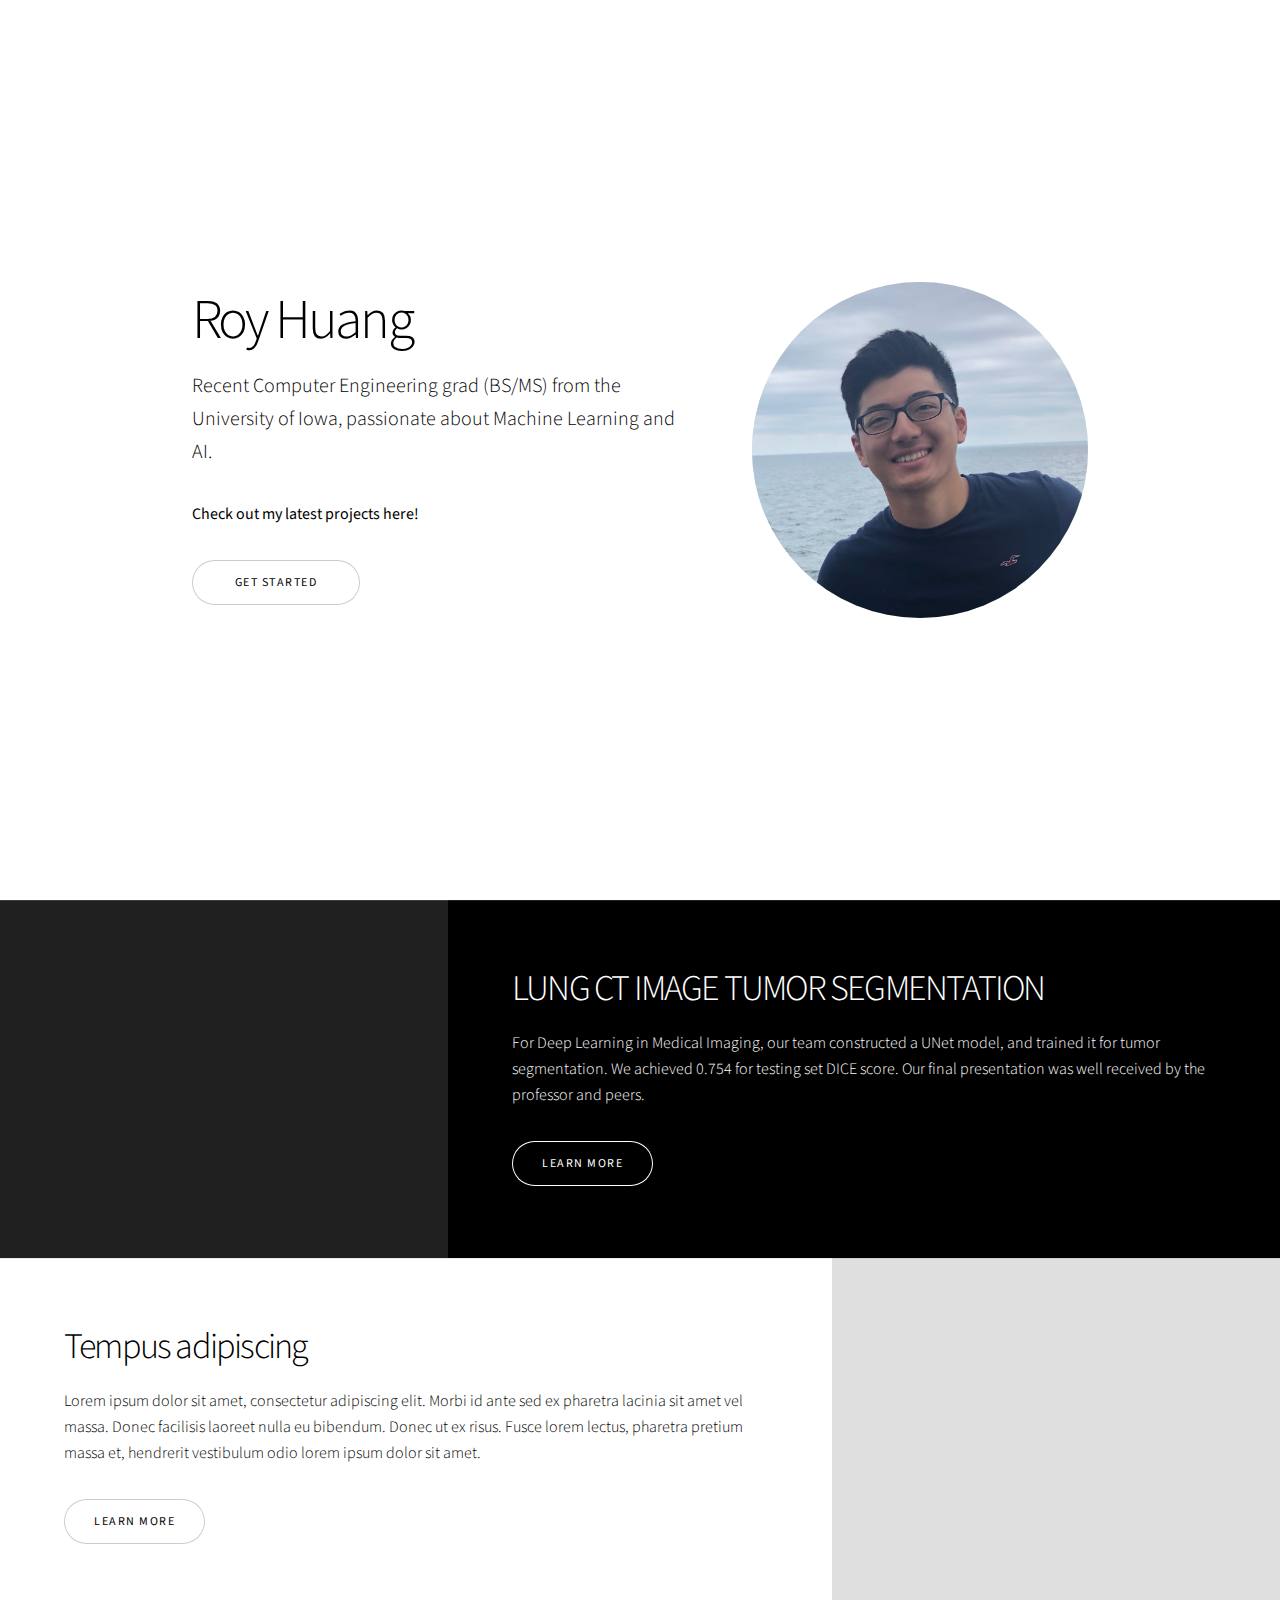
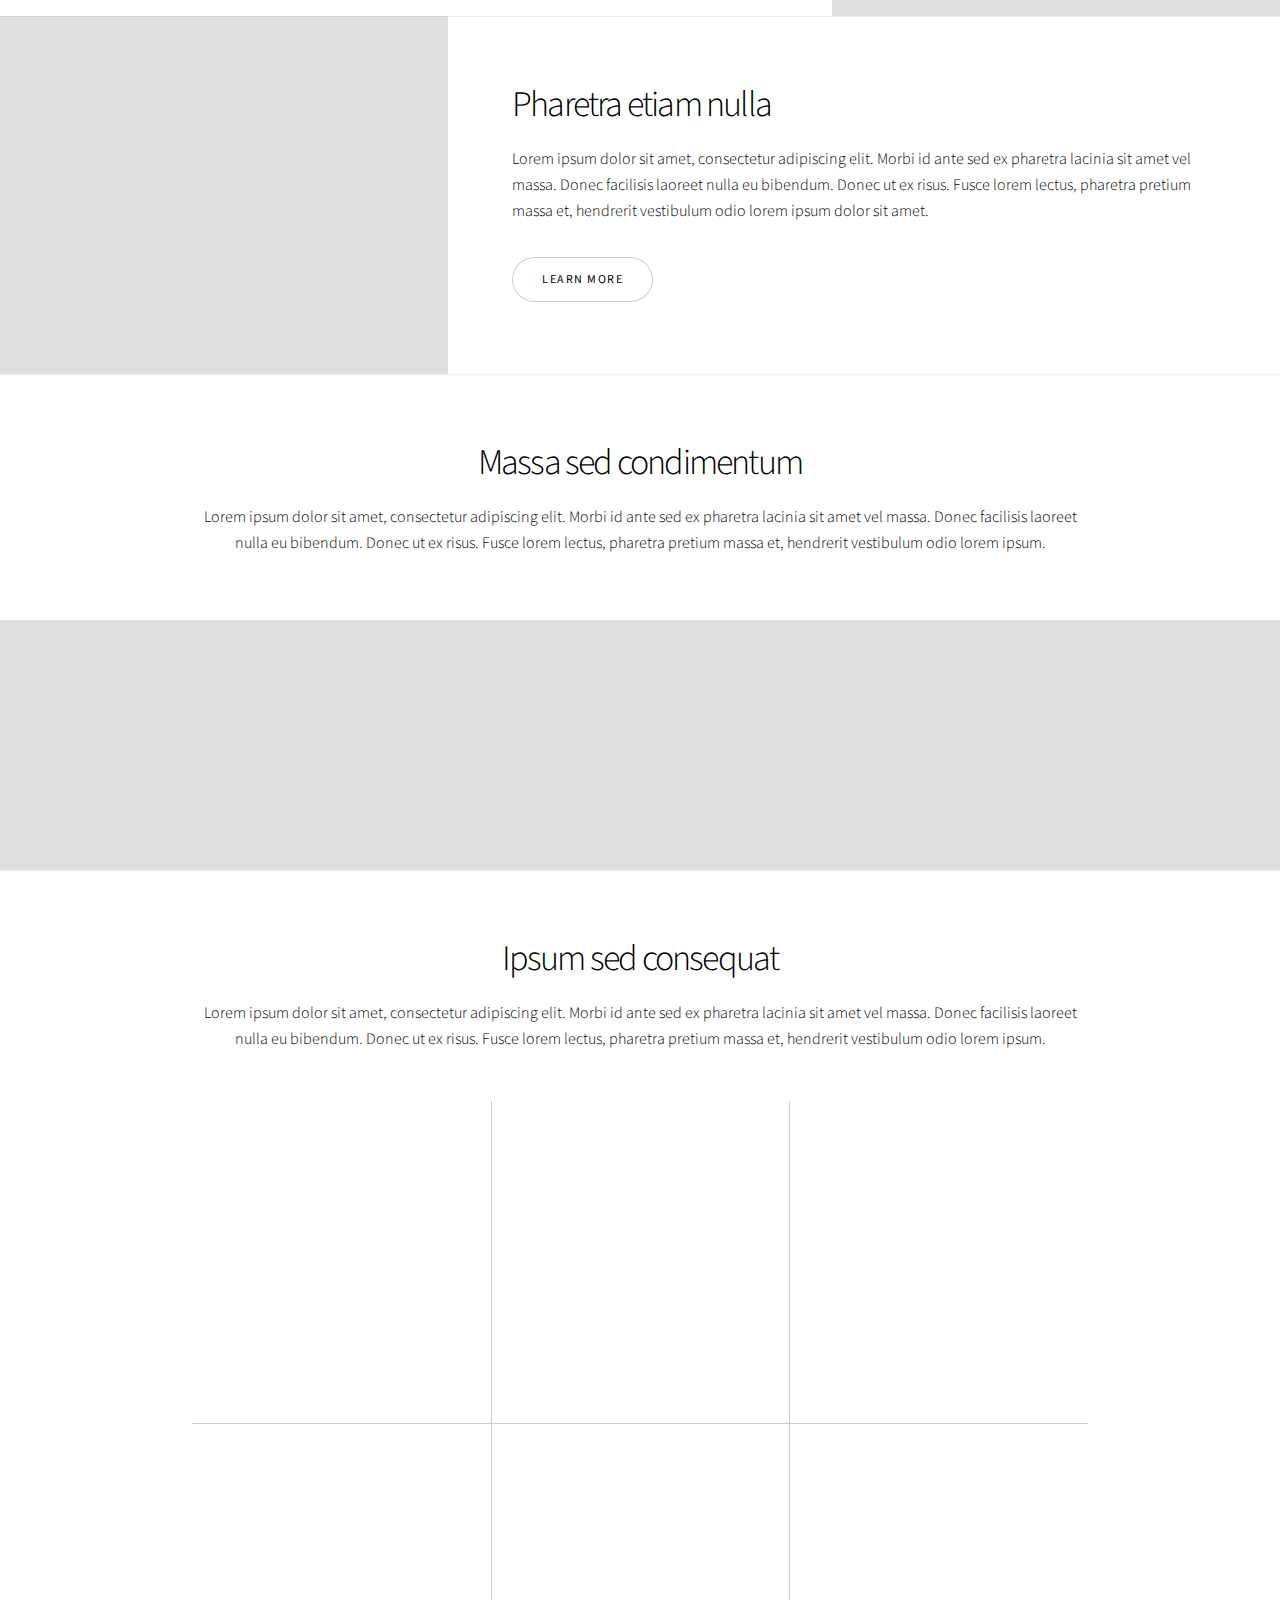
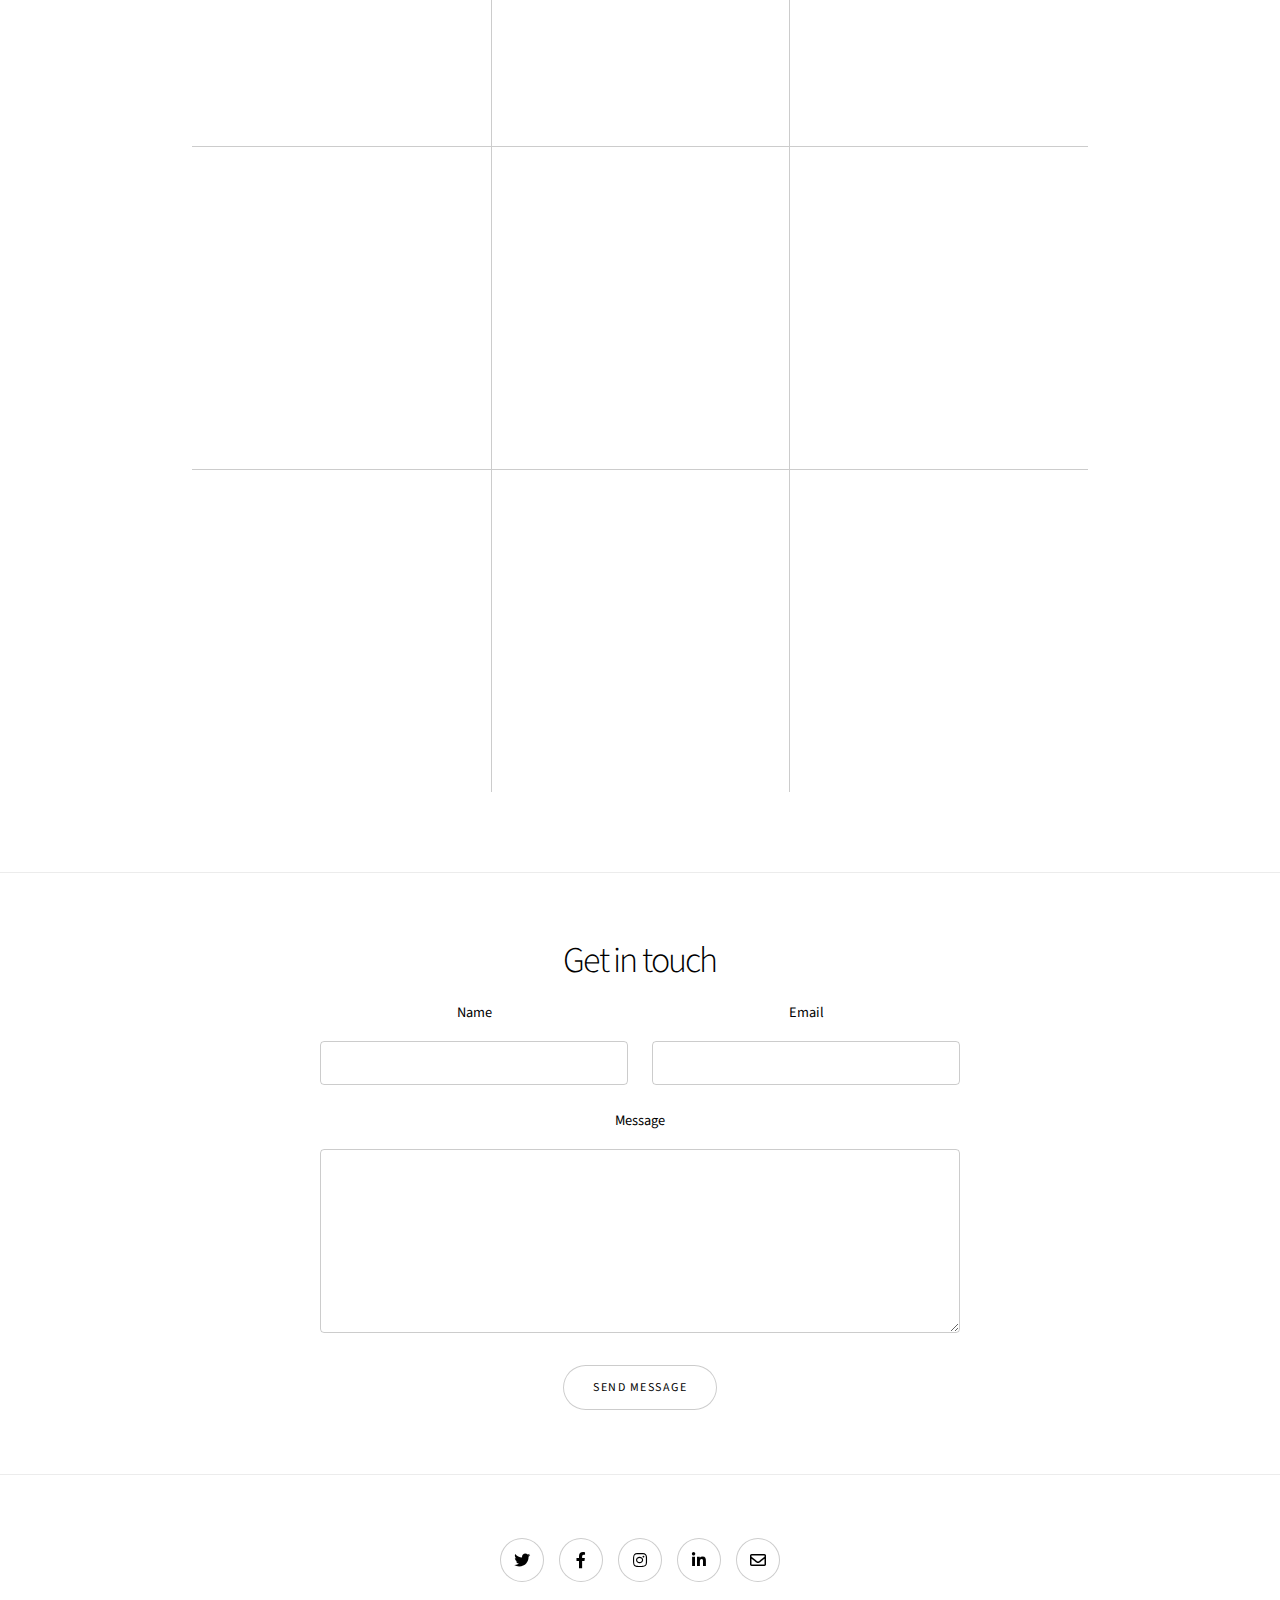
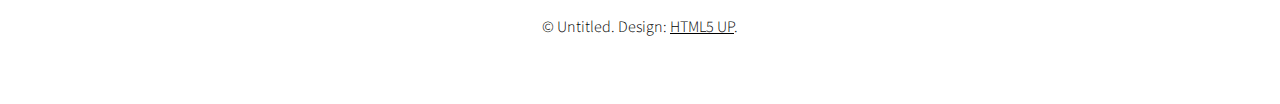
==== index.html @ 204e8900 "2025 update" ====
<!DOCTYPE HTML>
<!--
	Story by HTML5 UP
	html5up.net | @ajlkn
	Free for personal and commercial use under the CCA 3.0 license (html5up.net/license)
-->
<html>
	<head>
		<title>Roy Huang Portfolio</title>
		<meta charset="utf-8" />
		<meta name="description" content="Roy Huang - AI & Machine Learning enthusiast with a background in Computer Engineering. Explore my projects and research in deep learning and AI." />
		<meta name="viewport" content="width=device-width, initial-scale=1, user-scalable=no" />
		<link rel="stylesheet" href="assets/css/main.css" />
		<noscript><link rel="stylesheet" href="assets/css/noscript.css" /></noscript>
	</head>
	<body class="is-preload">

		<!-- Wrapper -->
			<div id="wrapper" class="divided">

				<!-- One -->
					<section class="banner style3 orient-left content-align-left image-position-left fullscreen onload-image-fade-in onload-content-fade-right ">
						<div class="content">
							<h1>Roy Huang</h1>
							<p class="major">Recent Computer Engineering grad (BS/MS) from the University of Iowa, passionate about Machine Learning and AI. </p>
							<p><strong> Check out my latest projects here!</strong></p>
							<ul class="actions stacked">
								<li><a href="#first" class="button big wide smooth-scroll-middle">Get Started</a></li>
							</ul>
						</div>
						<div class="image">
							<img src="images/banner.jpg" alt="" />
						</div>
					</section>

				<!-- Two -->
					<section class="spotlight style1 orient-right content-align-left image-position-center onscroll-image-fade-in invert" id="first">
						<div class="content">
							<h2>LUNG CT IMAGE TUMOR SEGMENTATION </h2>
							<p>For Deep Learning in Medical Imaging, our team constructed a UNet model, and trained it for tumor segmentation. We achieved 0.754 for testing set DICE score. Our final presentation was well received by the professor and peers.</p>
							<ul class="actions stacked">
								<li><a href="https://github.com/RoyH11/DLMI_Final_Project" class="button">Learn More</a></li>
							</ul>
						</div>
						<div class="image">
							<img src="images/spotlight01.jpg" alt="" />
						</div>
					</section>

				<!-- Three -->
					<section class="spotlight style1 orient-left content-align-left image-position-center onscroll-image-fade-in">
						<div class="content">
							<h2>Tempus adipiscing</h2>
							<p>Lorem ipsum dolor sit amet, consectetur adipiscing elit. Morbi id ante sed ex pharetra lacinia sit amet vel massa. Donec facilisis laoreet nulla eu bibendum. Donec ut ex risus. Fusce lorem lectus, pharetra pretium massa et, hendrerit vestibulum odio lorem ipsum dolor sit amet.</p>
							<ul class="actions stacked">
								<li><a href="#" class="button">Learn More</a></li>
							</ul>
						</div>
						<div class="image">
							<img src="images/spotlight02.jpg" alt="" />
						</div>
					</section>

				<!-- Four -->
					<section class="spotlight style1 orient-right content-align-left image-position-center onscroll-image-fade-in">
						<div class="content">
							<h2>Pharetra etiam nulla</h2>
							<p>Lorem ipsum dolor sit amet, consectetur adipiscing elit. Morbi id ante sed ex pharetra lacinia sit amet vel massa. Donec facilisis laoreet nulla eu bibendum. Donec ut ex risus. Fusce lorem lectus, pharetra pretium massa et, hendrerit vestibulum odio lorem ipsum dolor sit amet.</p>
							<ul class="actions stacked">
								<li><a href="#" class="button">Learn More</a></li>
							</ul>
						</div>
						<div class="image">
							<img src="images/spotlight03.jpg" alt="" />
						</div>
					</section>

				<!-- Five -->
					<section class="wrapper style1 align-center">
						<div class="inner">
							<h2>Massa sed condimentum</h2>
							<p>Lorem ipsum dolor sit amet, consectetur adipiscing elit. Morbi id ante sed ex pharetra lacinia sit amet vel massa. Donec facilisis laoreet nulla eu bibendum. Donec ut ex risus. Fusce lorem lectus, pharetra pretium massa et, hendrerit vestibulum odio lorem ipsum.</p>
						</div>

						<!-- Gallery -->
							<div class="gallery style2 medium lightbox onscroll-fade-in">
								<article>
									<a href="images/gallery/fulls/01.jpg" class="image">
										<img src="images/gallery/thumbs/01.jpg" alt="" />
									</a>
									<div class="caption">
										<h3>Ipsum Dolor</h3>
										<p>Lorem ipsum dolor amet, consectetur magna etiam elit. Etiam sed ultrices.</p>
										<ul class="actions fixed">
											<li><span class="button small">Details</span></li>
										</ul>
									</div>
								</article>
								<article>
									<a href="images/gallery/fulls/02.jpg" class="image">
										<img src="images/gallery/thumbs/02.jpg" alt="" />
									</a>
									<div class="caption">
										<h3>Feugiat Lorem</h3>
										<p>Lorem ipsum dolor amet, consectetur magna etiam elit. Etiam sed ultrices.</p>
										<ul class="actions fixed">
											<li><span class="button small">Details</span></li>
										</ul>
									</div>
								</article>
								<article>
									<a href="images/gallery/fulls/03.jpg" class="image">
										<img src="images/gallery/thumbs/03.jpg" alt="" />
									</a>
									<div class="caption">
										<h3>Magna Amet</h3>
										<p>Lorem ipsum dolor amet, consectetur magna etiam elit. Etiam sed ultrices.</p>
										<ul class="actions fixed">
											<li><span class="button small">Details</span></li>
										</ul>
									</div>
								</article>
								<article>
									<a href="images/gallery/fulls/04.jpg" class="image">
										<img src="images/gallery/thumbs/04.jpg" alt="" />
									</a>
									<div class="caption">
										<h3>Sed Tempus</h3>
										<p>Lorem ipsum dolor amet, consectetur magna etiam elit. Etiam sed ultrices.</p>
										<ul class="actions fixed">
											<li><span class="button small">Details</span></li>
										</ul>
									</div>
								</article>
								<article>
									<a href="images/gallery/fulls/05.jpg" class="image">
										<img src="images/gallery/thumbs/05.jpg" alt="" />
									</a>
									<div class="caption">
										<h3>Ultrices Magna</h3>
										<p>Lorem ipsum dolor amet, consectetur magna etiam elit. Etiam sed ultrices.</p>
										<ul class="actions fixed">
											<li><span class="button small">Details</span></li>
										</ul>
									</div>
								</article>
								<article>
									<a href="images/gallery/fulls/06.jpg" class="image">
										<img src="images/gallery/thumbs/06.jpg" alt="" />
									</a>
									<div class="caption">
										<h3>Sed Tempus</h3>
										<p>Lorem ipsum dolor amet, consectetur magna etiam elit. Etiam sed ultrices.</p>
										<ul class="actions fixed">
											<li><span class="button small">Details</span></li>
										</ul>
									</div>
								</article>
								<article>
									<a href="images/gallery/fulls/07.jpg" class="image">
										<img src="images/gallery/thumbs/07.jpg" alt="" />
									</a>
									<div class="caption">
										<h3>Ipsum Lorem</h3>
										<p>Lorem ipsum dolor amet, consectetur magna etiam elit. Etiam sed ultrices.</p>
										<ul class="actions fixed">
											<li><span class="button small">Details</span></li>
										</ul>
									</div>
								</article>
								<article>
									<a href="images/gallery/fulls/08.jpg" class="image">
										<img src="images/gallery/thumbs/08.jpg" alt="" />
									</a>
									<div class="caption">
										<h3>Magna Risus</h3>
										<p>Lorem ipsum dolor amet, consectetur magna etiam elit. Etiam sed ultrices.</p>
										<ul class="actions fixed">
											<li><span class="button small">Details</span></li>
										</ul>
									</div>
								</article>
								<article>
									<a href="images/gallery/fulls/09.jpg" class="image">
										<img src="images/gallery/thumbs/09.jpg" alt="" />
									</a>
									<div class="caption">
										<h3>Tempus Dolor</h3>
										<p>Lorem ipsum dolor amet, consectetur magna etiam elit. Etiam sed ultrices.</p>
										<ul class="actions fixed">
											<li><span class="button small">Details</span></li>
										</ul>
									</div>
								</article>
								<article>
									<a href="images/gallery/fulls/10.jpg" class="image">
										<img src="images/gallery/thumbs/10.jpg" alt="" />
									</a>
									<div class="caption">
										<h3>Sed Etiam</h3>
										<p>Lorem ipsum dolor amet, consectetur magna etiam elit. Etiam sed ultrices.</p>
										<ul class="actions fixed">
											<li><span class="button small">Details</span></li>
										</ul>
									</div>
								</article>
								<article>
									<a href="images/gallery/fulls/11.jpg" class="image">
										<img src="images/gallery/thumbs/11.jpg" alt="" />
									</a>
									<div class="caption">
										<h3>Magna Lorem</h3>
										<p>Lorem ipsum dolor amet, consectetur magna etiam elit. Etiam sed ultrices.</p>
										<ul class="actions fixed">
											<li><span class="button small">Details</span></li>
										</ul>
									</div>
								</article>
								<article>
									<a href="images/gallery/fulls/12.jpg" class="image">
										<img src="images/gallery/thumbs/12.jpg" alt="" />
									</a>
									<div class="caption">
										<h3>Ipsum Dolor</h3>
										<p>Lorem ipsum dolor amet, consectetur magna etiam elit. Etiam sed ultrices.</p>
										<ul class="actions fixed">
											<li><span class="button small">Details</span></li>
										</ul>
									</div>
								</article>
							</div>

					</section>

				<!-- Six -->
					<section class="wrapper style1 align-center">
						<div class="inner">
							<h2>Ipsum sed consequat</h2>
							<p>Lorem ipsum dolor sit amet, consectetur adipiscing elit. Morbi id ante sed ex pharetra lacinia sit amet vel massa. Donec facilisis laoreet nulla eu bibendum. Donec ut ex risus. Fusce lorem lectus, pharetra pretium massa et, hendrerit vestibulum odio lorem ipsum.</p>
							<div class="items style1 medium onscroll-fade-in">
								<section>
									<span class="icon style2 major fa-gem"></span>
									<h3>Lorem</h3>
									<p>Lorem ipsum dolor sit amet, consectetur adipiscing elit. Morbi dui turpis, cursus eget orci amet aliquam congue semper. Etiam eget ultrices risus nec tempor elit.</p>
								</section>
								<section>
									<span class="icon solid style2 major fa-save"></span>
									<h3>Ipsum</h3>
									<p>Lorem ipsum dolor sit amet, consectetur adipiscing elit. Morbi dui turpis, cursus eget orci amet aliquam congue semper. Etiam eget ultrices risus nec tempor elit.</p>
								</section>
								<section>
									<span class="icon solid style2 major fa-chart-bar"></span>
									<h3>Dolor</h3>
									<p>Lorem ipsum dolor sit amet, consectetur adipiscing elit. Morbi dui turpis, cursus eget orci amet aliquam congue semper. Etiam eget ultrices risus nec tempor elit.</p>
								</section>
								<section>
									<span class="icon solid style2 major fa-wifi"></span>
									<h3>Amet</h3>
									<p>Lorem ipsum dolor sit amet, consectetur adipiscing elit. Morbi dui turpis, cursus eget orci amet aliquam congue semper. Etiam eget ultrices risus nec tempor elit.</p>
								</section>
								<section>
									<span class="icon solid style2 major fa-cog"></span>
									<h3>Magna</h3>
									<p>Lorem ipsum dolor sit amet, consectetur adipiscing elit. Morbi dui turpis, cursus eget orci amet aliquam congue semper. Etiam eget ultrices risus nec tempor elit.</p>
								</section>
								<section>
									<span class="icon style2 major fa-paper-plane"></span>
									<h3>Tempus</h3>
									<p>Lorem ipsum dolor sit amet, consectetur adipiscing elit. Morbi dui turpis, cursus eget orci amet aliquam congue semper. Etiam eget ultrices risus nec tempor elit.</p>
								</section>
								<section>
									<span class="icon solid style2 major fa-desktop"></span>
									<h3>Aliquam</h3>
									<p>Lorem ipsum dolor sit amet, consectetur adipiscing elit. Morbi dui turpis, cursus eget orci amet aliquam congue semper. Etiam eget ultrices risus nec tempor elit.</p>
								</section>
								<section>
									<span class="icon solid style2 major fa-sync-alt"></span>
									<h3>Elit</h3>
									<p>Lorem ipsum dolor sit amet, consectetur adipiscing elit. Morbi dui turpis, cursus eget orci amet aliquam congue semper. Etiam eget ultrices risus nec tempor elit.</p>
								</section>
								<section>
									<span class="icon solid style2 major fa-hashtag"></span>
									<h3>Morbi</h3>
									<p>Lorem ipsum dolor sit amet, consectetur adipiscing elit. Morbi dui turpis, cursus eget orci amet aliquam congue semper. Etiam eget ultrices risus nec tempor elit.</p>
								</section>
								<section>
									<span class="icon solid style2 major fa-bolt"></span>
									<h3>Turpis</h3>
									<p>Lorem ipsum dolor sit amet, consectetur adipiscing elit. Morbi dui turpis, cursus eget orci amet aliquam congue semper. Etiam eget ultrices risus nec tempor elit.</p>
								</section>
								<section>
									<span class="icon solid style2 major fa-envelope"></span>
									<h3>Ultrices</h3>
									<p>Lorem ipsum dolor sit amet, consectetur adipiscing elit. Morbi dui turpis, cursus eget orci amet aliquam congue semper. Etiam eget ultrices risus nec tempor elit.</p>
								</section>
								<section>
									<span class="icon solid style2 major fa-leaf"></span>
									<h3>Risus</h3>
									<p>Lorem ipsum dolor sit amet, consectetur adipiscing elit. Morbi dui turpis, cursus eget orci amet aliquam congue semper. Etiam eget ultrices risus nec tempor elit.</p>
								</section>
							</div>
						</div>
					</section>

				<!-- Seven -->
					<section class="wrapper style1 align-center">
						<div class="inner medium">
							<h2>Get in touch</h2>
							<form method="post" action="#">
								<div class="fields">
									<div class="field half">
										<label for="name">Name</label>
										<input type="text" name="name" id="name" value="" />
									</div>
									<div class="field half">
										<label for="email">Email</label>
										<input type="email" name="email" id="email" value="" />
									</div>
									<div class="field">
										<label for="message">Message</label>
										<textarea name="message" id="message" rows="6"></textarea>
									</div>
								</div>
								<ul class="actions special">
									<li><input type="submit" name="submit" id="submit" value="Send Message" /></li>
								</ul>
							</form>

						</div>
					</section>

				<!-- Footer -->
					<footer class="wrapper style1 align-center">
						<div class="inner">
							<ul class="icons">
								<li><a href="#" class="icon brands style2 fa-twitter"><span class="label">Twitter</span></a></li>
								<li><a href="#" class="icon brands style2 fa-facebook-f"><span class="label">Facebook</span></a></li>
								<li><a href="#" class="icon brands style2 fa-instagram"><span class="label">Instagram</span></a></li>
								<li><a href="#" class="icon brands style2 fa-linkedin-in"><span class="label">LinkedIn</span></a></li>
								<li><a href="#" class="icon style2 fa-envelope"><span class="label">Email</span></a></li>
							</ul>
							<p>&copy; Untitled. Design: <a href="https://html5up.net">HTML5 UP</a>.</p>
						</div>
					</footer>

			</div>

		<!-- Scripts -->
			<script src="assets/js/jquery.min.js"></script>
			<script src="assets/js/jquery.scrollex.min.js"></script>
			<script src="assets/js/jquery.scrolly.min.js"></script>
			<script src="assets/js/browser.min.js"></script>
			<script src="assets/js/breakpoints.min.js"></script>
			<script src="assets/js/util.js"></script>
			<script src="assets/js/main.js"></script>

	</body>
</html>
---- assets/css/main.css ----
@import url(fontawesome-all.min.css);
@import url("https://fonts.googleapis.com/css?family=Source+Sans+Pro:300,300i,400,400i");

/*
	Story by HTML5 UP
	html5up.net | @ajlkn
	Free for personal and commercial use under the CCA 3.0 license (html5up.net/license)
*/

html, body, div, span, applet, object,
iframe, h1, h2, h3, h4, h5, h6, p, blockquote,
pre, a, abbr, acronym, address, big, cite,
code, del, dfn, em, img, ins, kbd, q, s, samp,
small, strike, strong, sub, sup, tt, var, b,
u, i, center, dl, dt, dd, ol, ul, li, fieldset,
form, label, legend, table, caption, tbody,
tfoot, thead, tr, th, td, article, aside,
canvas, details, embed, figure, figcaption,
footer, header, hgroup, menu, nav, output, ruby,
section, summary, time, mark, audio, video {
	margin: 0;
	padding: 0;
	border: 0;
	font-size: 100%;
	font: inherit;
	vertical-align: baseline;}

article, aside, details, figcaption, figure,
footer, header, hgroup, menu, nav, section {
	display: block;}

body {
	line-height: 1;
}

ol, ul {
	list-style: none;
}

blockquote, q {
	quotes: none;
}

	blockquote:before, blockquote:after, q:before, q:after {
		content: '';
		content: none;
	}

table {
	border-collapse: collapse;
	border-spacing: 0;
}

body {
	-webkit-text-size-adjust: none;
}

mark {
	background-color: transparent;
	color: inherit;
}

input::-moz-focus-inner {
	border: 0;
	padding: 0;
}

input, select, textarea {
	-moz-appearance: none;
	-webkit-appearance: none;
	-ms-appearance: none;
	appearance: none;
}

/* Basic */

	@-ms-viewport {
		width: device-width;
	}

	body {
		-ms-overflow-style: scrollbar;
	}

	@media screen and (max-width: 480px) {

		html, body {
			min-width: 320px;
		}

	}

	html {
		box-sizing: border-box;
	}

	*, *:before, *:after {
		box-sizing: inherit;
	}

	body {
		background: #ffffff;
	}

		body.is-preload *, body.is-preload *:before, body.is-preload *:after {
			-moz-animation: none !important;
			-webkit-animation: none !important;
			-ms-animation: none !important;
			animation: none !important;
			-moz-transition: none !important;
			-webkit-transition: none !important;
			-ms-transition: none !important;
			transition: none !important;
		}

/* Type */

	html {
		font-size: 18pt;
	}

		@media screen and (max-width: 1680px) {

			html {
				font-size: 14pt;
			}

		}

		@media screen and (max-width: 1280px) {

			html {
				font-size: 12pt;
			}

		}

		@media screen and (max-width: 736px) {

			html {
				font-size: 11pt;
			}

		}

		@media screen and (max-width: 360px) {

			html {
				font-size: 10pt;
			}

		}

	body {
		background-color: #ffffff;
		color: #000000;
	}

	body, input, select, textarea {
		font-family: "Source Sans Pro", Helvetica, sans-serif;
		font-size: 1rem;
		font-weight: 300;
		line-height: 1.65;
	}

	a {
		-moz-transition: color 0.2s ease-in-out;
		-webkit-transition: color 0.2s ease-in-out;
		-ms-transition: color 0.2s ease-in-out;
		transition: color 0.2s ease-in-out;
		text-decoration: underline;
	}

		a:hover {
			text-decoration: none;
		}

	strong, b {
		font-weight: 400;
	}

	em, i {
		font-style: italic;
	}

	p {
		margin: 0 0 2rem 0;
	}

		p.major {
			font-size: 1.25rem;
		}

	h1, h2, h3, h4, h5, h6 {
		font-weight: 300;
		line-height: 1.375;
		letter-spacing: -0.05em;
		margin: 0 0 1rem 0;
	}

		h1 a, h2 a, h3 a, h4 a, h5 a, h6 a {
			color: inherit;
			text-decoration: none;
		}

	h1 {
		font-size: 3.5rem;
		line-height: 1.2;
	}

	h2 {
		font-size: 2.25rem;
	}

	h3 {
		font-size: 1.5rem;
	}

	h4 {
		font-size: 1.1rem;
	}

	h5 {
		font-size: 0.9rem;
	}

	h6 {
		font-size: 0.7rem;
	}

	sub {
		font-size: 0.8rem;
		position: relative;
		top: 0.5rem;
	}

	sup {
		font-size: 0.8rem;
		position: relative;
		top: -0.5rem;
	}

	blockquote {
		border-left: solid 4px;
		font-style: italic;
		margin: 0 0 2rem 0;
		padding: 0.5rem 0 0.5rem 2rem;
	}

	code {
		border-radius: 4px;
		font-family: "Courier New", monospace;
		font-size: 0.9em;
		margin: 0 0.25rem;
		padding: 0.25rem 0.325rem;
	}

	pre {
		-webkit-overflow-scrolling: touch;
		font-family: "Courier New", monospace;
		font-size: 0.9em;
		margin: 0 0 2rem 0;
	}

		pre code {
			display: block;
			line-height: 1.5;
			padding: 0.75rem 1rem;
			overflow-x: auto;
		}

	hr {
		border: 0;
		border-bottom: solid 1px;
		margin: 2.5rem 0;
	}

		hr.major {
			margin: 3.5rem 0;
		}

	.align-left {
		text-align: left;
	}

	.align-center {
		text-align: center;
	}

	.align-right {
		text-align: right;
	}

	@media screen and (max-width: 736px) {

		p.major {
			font-size: 1.1rem;
		}

		h1 {
			font-size: 2.5rem;
		}

		h2 {
			font-size: 2rem;
		}

		h3 {
			font-size: 1.25rem;
		}

		h4 {
			font-size: 1rem;
		}

	}

	input, select, textarea {
		color: #000000;
	}

	a {
		color: #000000;
	}

		a:hover {
			color: #47D3E5;
		}

	strong, b {
		color: #000000;
	}

	h1, h2, h3, h4, h5, h6 {
		color: #000000;
	}

	blockquote {
		border-left-color: rgba(0, 0, 0, 0.2);
	}

	code {
		background: rgba(0, 0, 0, 0.05);
		border-color: rgba(0, 0, 0, 0.2);
	}

	hr {
		border-bottom-color: rgba(0, 0, 0, 0.2);
	}

/* Row */

	.row {
		display: flex;
		flex-wrap: wrap;
		box-sizing: border-box;
		align-items: stretch;
	}

		.row > * {
			box-sizing: border-box;
		}

		.row.gtr-uniform > * > :last-child {
			margin-bottom: 0;
		}

		.row.aln-left {
			justify-content: flex-start;
		}

		.row.aln-center {
			justify-content: center;
		}

		.row.aln-right {
			justify-content: flex-end;
		}

		.row.aln-top {
			align-items: flex-start;
		}

		.row.aln-middle {
			align-items: center;
		}

		.row.aln-bottom {
			align-items: flex-end;
		}

		.row > .imp {
			order: -1;
		}

		.row > .col-1 {
			width: 8.33333%;
		}

		.row > .off-1 {
			margin-left: 8.33333%;
		}

		.row > .col-2 {
			width: 16.66667%;
		}

		.row > .off-2 {
			margin-left: 16.66667%;
		}

		.row > .col-3 {
			width: 25%;
		}

		.row > .off-3 {
			margin-left: 25%;
		}

		.row > .col-4 {
			width: 33.33333%;
		}

		.row > .off-4 {
			margin-left: 33.33333%;
		}

		.row > .col-5 {
			width: 41.66667%;
		}

		.row > .off-5 {
			margin-left: 41.66667%;
		}

		.row > .col-6 {
			width: 50%;
		}

		.row > .off-6 {
			margin-left: 50%;
		}

		.row > .col-7 {
			width: 58.33333%;
		}

		.row > .off-7 {
			margin-left: 58.33333%;
		}

		.row > .col-8 {
			width: 66.66667%;
		}

		.row > .off-8 {
			margin-left: 66.66667%;
		}

		.row > .col-9 {
			width: 75%;
		}

		.row > .off-9 {
			margin-left: 75%;
		}

		.row > .col-10 {
			width: 83.33333%;
		}

		.row > .off-10 {
			margin-left: 83.33333%;
		}

		.row > .col-11 {
			width: 91.66667%;
		}

		.row > .off-11 {
			margin-left: 91.66667%;
		}

		.row > .col-12 {
			width: 100%;
		}

		.row > .off-12 {
			margin-left: 100%;
		}

		.row.gtr-0 {
			margin-top: 0;
			margin-left: 0rem;
		}

			.row.gtr-0 > * {
				padding: 0 0 0 0rem;
			}

			.row.gtr-0.gtr-uniform {
				margin-top: 0rem;
			}

				.row.gtr-0.gtr-uniform > * {
					padding-top: 0rem;
				}

		.row.gtr-25 {
			margin-top: 0;
			margin-left: -0.5rem;
		}

			.row.gtr-25 > * {
				padding: 0 0 0 0.5rem;
			}

			.row.gtr-25.gtr-uniform {
				margin-top: -0.5rem;
			}

				.row.gtr-25.gtr-uniform > * {
					padding-top: 0.5rem;
				}

		.row.gtr-50 {
			margin-top: 0;
			margin-left: -1rem;
		}

			.row.gtr-50 > * {
				padding: 0 0 0 1rem;
			}

			.row.gtr-50.gtr-uniform {
				margin-top: -1rem;
			}

				.row.gtr-50.gtr-uniform > * {
					padding-top: 1rem;
				}

		.row {
			margin-top: 0;
			margin-left: -2rem;
		}

			.row > * {
				padding: 0 0 0 2rem;
			}

			.row.gtr-uniform {
				margin-top: -2rem;
			}

				.row.gtr-uniform > * {
					padding-top: 2rem;
				}

		.row.gtr-150 {
			margin-top: 0;
			margin-left: -3rem;
		}

			.row.gtr-150 > * {
				padding: 0 0 0 3rem;
			}

			.row.gtr-150.gtr-uniform {
				margin-top: -3rem;
			}

				.row.gtr-150.gtr-uniform > * {
					padding-top: 3rem;
				}

		.row.gtr-200 {
			margin-top: 0;
			margin-left: -4rem;
		}

			.row.gtr-200 > * {
				padding: 0 0 0 4rem;
			}

			.row.gtr-200.gtr-uniform {
				margin-top: -4rem;
			}

				.row.gtr-200.gtr-uniform > * {
					padding-top: 4rem;
				}

		@media screen and (max-width: 1680px) {

			.row {
				display: flex;
				flex-wrap: wrap;
				box-sizing: border-box;
				align-items: stretch;
			}

				.row > * {
					box-sizing: border-box;
				}

				.row.gtr-uniform > * > :last-child {
					margin-bottom: 0;
				}

				.row.aln-left {
					justify-content: flex-start;
				}

				.row.aln-center {
					justify-content: center;
				}

				.row.aln-right {
					justify-content: flex-end;
				}

				.row.aln-top {
					align-items: flex-start;
				}

				.row.aln-middle {
					align-items: center;
				}

				.row.aln-bottom {
					align-items: flex-end;
				}

				.row > .imp-xlarge {
					order: -1;
				}

				.row > .col-1-xlarge {
					width: 8.33333%;
				}

				.row > .off-1-xlarge {
					margin-left: 8.33333%;
				}

				.row > .col-2-xlarge {
					width: 16.66667%;
				}

				.row > .off-2-xlarge {
					margin-left: 16.66667%;
				}

				.row > .col-3-xlarge {
					width: 25%;
				}

				.row > .off-3-xlarge {
					margin-left: 25%;
				}

				.row > .col-4-xlarge {
					width: 33.33333%;
				}

				.row > .off-4-xlarge {
					margin-left: 33.33333%;
				}

				.row > .col-5-xlarge {
					width: 41.66667%;
				}

				.row > .off-5-xlarge {
					margin-left: 41.66667%;
				}

				.row > .col-6-xlarge {
					width: 50%;
				}

				.row > .off-6-xlarge {
					margin-left: 50%;
				}

				.row > .col-7-xlarge {
					width: 58.33333%;
				}

				.row > .off-7-xlarge {
					margin-left: 58.33333%;
				}

				.row > .col-8-xlarge {
					width: 66.66667%;
				}

				.row > .off-8-xlarge {
					margin-left: 66.66667%;
				}

				.row > .col-9-xlarge {
					width: 75%;
				}

				.row > .off-9-xlarge {
					margin-left: 75%;
				}

				.row > .col-10-xlarge {
					width: 83.33333%;
				}

				.row > .off-10-xlarge {
					margin-left: 83.33333%;
				}

				.row > .col-11-xlarge {
					width: 91.66667%;
				}

				.row > .off-11-xlarge {
					margin-left: 91.66667%;
				}

				.row > .col-12-xlarge {
					width: 100%;
				}

				.row > .off-12-xlarge {
					margin-left: 100%;
				}

				.row.gtr-0 {
					margin-top: 0;
					margin-left: 0rem;
				}

					.row.gtr-0 > * {
						padding: 0 0 0 0rem;
					}

					.row.gtr-0.gtr-uniform {
						margin-top: 0rem;
					}

						.row.gtr-0.gtr-uniform > * {
							padding-top: 0rem;
						}

				.row.gtr-25 {
					margin-top: 0;
					margin-left: -0.5rem;
				}

					.row.gtr-25 > * {
						padding: 0 0 0 0.5rem;
					}

					.row.gtr-25.gtr-uniform {
						margin-top: -0.5rem;
					}

						.row.gtr-25.gtr-uniform > * {
							padding-top: 0.5rem;
						}

				.row.gtr-50 {
					margin-top: 0;
					margin-left: -1rem;
				}

					.row.gtr-50 > * {
						padding: 0 0 0 1rem;
					}

					.row.gtr-50.gtr-uniform {
						margin-top: -1rem;
					}

						.row.gtr-50.gtr-uniform > * {
							padding-top: 1rem;
						}

				.row {
					margin-top: 0;
					margin-left: -2rem;
				}

					.row > * {
						padding: 0 0 0 2rem;
					}

					.row.gtr-uniform {
						margin-top: -2rem;
					}

						.row.gtr-uniform > * {
							padding-top: 2rem;
						}

				.row.gtr-150 {
					margin-top: 0;
					margin-left: -3rem;
				}

					.row.gtr-150 > * {
						padding: 0 0 0 3rem;
					}

					.row.gtr-150.gtr-uniform {
						margin-top: -3rem;
					}

						.row.gtr-150.gtr-uniform > * {
							padding-top: 3rem;
						}

				.row.gtr-200 {
					margin-top: 0;
					margin-left: -4rem;
				}

					.row.gtr-200 > * {
						padding: 0 0 0 4rem;
					}

					.row.gtr-200.gtr-uniform {
						margin-top: -4rem;
					}

						.row.gtr-200.gtr-uniform > * {
							padding-top: 4rem;
						}

		}

		@media screen and (max-width: 1280px) {

			.row {
				display: flex;
				flex-wrap: wrap;
				box-sizing: border-box;
				align-items: stretch;
			}

				.row > * {
					box-sizing: border-box;
				}

				.row.gtr-uniform > * > :last-child {
					margin-bottom: 0;
				}

				.row.aln-left {
					justify-content: flex-start;
				}

				.row.aln-center {
					justify-content: center;
				}

				.row.aln-right {
					justify-content: flex-end;
				}

				.row.aln-top {
					align-items: flex-start;
				}

				.row.aln-middle {
					align-items: center;
				}

				.row.aln-bottom {
					align-items: flex-end;
				}

				.row > .imp-large {
					order: -1;
				}

				.row > .col-1-large {
					width: 8.33333%;
				}

				.row > .off-1-large {
					margin-left: 8.33333%;
				}

				.row > .col-2-large {
					width: 16.66667%;
				}

				.row > .off-2-large {
					margin-left: 16.66667%;
				}

				.row > .col-3-large {
					width: 25%;
				}

				.row > .off-3-large {
					margin-left: 25%;
				}

				.row > .col-4-large {
					width: 33.33333%;
				}

				.row > .off-4-large {
					margin-left: 33.33333%;
				}

				.row > .col-5-large {
					width: 41.66667%;
				}

				.row > .off-5-large {
					margin-left: 41.66667%;
				}

				.row > .col-6-large {
					width: 50%;
				}

				.row > .off-6-large {
					margin-left: 50%;
				}

				.row > .col-7-large {
					width: 58.33333%;
				}

				.row > .off-7-large {
					margin-left: 58.33333%;
				}

				.row > .col-8-large {
					width: 66.66667%;
				}

				.row > .off-8-large {
					margin-left: 66.66667%;
				}

				.row > .col-9-large {
					width: 75%;
				}

				.row > .off-9-large {
					margin-left: 75%;
				}

				.row > .col-10-large {
					width: 83.33333%;
				}

				.row > .off-10-large {
					margin-left: 83.33333%;
				}

				.row > .col-11-large {
					width: 91.66667%;
				}

				.row > .off-11-large {
					margin-left: 91.66667%;
				}

				.row > .col-12-large {
					width: 100%;
				}

				.row > .off-12-large {
					margin-left: 100%;
				}

				.row.gtr-0 {
					margin-top: 0;
					margin-left: 0rem;
				}

					.row.gtr-0 > * {
						padding: 0 0 0 0rem;
					}

					.row.gtr-0.gtr-uniform {
						margin-top: 0rem;
					}

						.row.gtr-0.gtr-uniform > * {
							padding-top: 0rem;
						}

				.row.gtr-25 {
					margin-top: 0;
					margin-left: -0.5rem;
				}

					.row.gtr-25 > * {
						padding: 0 0 0 0.5rem;
					}

					.row.gtr-25.gtr-uniform {
						margin-top: -0.5rem;
					}

						.row.gtr-25.gtr-uniform > * {
							padding-top: 0.5rem;
						}

				.row.gtr-50 {
					margin-top: 0;
					margin-left: -1rem;
				}

					.row.gtr-50 > * {
						padding: 0 0 0 1rem;
					}

					.row.gtr-50.gtr-uniform {
						margin-top: -1rem;
					}

						.row.gtr-50.gtr-uniform > * {
							padding-top: 1rem;
						}

				.row {
					margin-top: 0;
					margin-left: -2rem;
				}

					.row > * {
						padding: 0 0 0 2rem;
					}

					.row.gtr-uniform {
						margin-top: -2rem;
					}

						.row.gtr-uniform > * {
							padding-top: 2rem;
						}

				.row.gtr-150 {
					margin-top: 0;
					margin-left: -3rem;
				}

					.row.gtr-150 > * {
						padding: 0 0 0 3rem;
					}

					.row.gtr-150.gtr-uniform {
						margin-top: -3rem;
					}

						.row.gtr-150.gtr-uniform > * {
							padding-top: 3rem;
						}

				.row.gtr-200 {
					margin-top: 0;
					margin-left: -4rem;
				}

					.row.gtr-200 > * {
						padding: 0 0 0 4rem;
					}

					.row.gtr-200.gtr-uniform {
						margin-top: -4rem;
					}

						.row.gtr-200.gtr-uniform > * {
							padding-top: 4rem;
						}

		}

		@media screen and (max-width: 980px) {

			.row {
				display: flex;
				flex-wrap: wrap;
				box-sizing: border-box;
				align-items: stretch;
			}

				.row > * {
					box-sizing: border-box;
				}

				.row.gtr-uniform > * > :last-child {
					margin-bottom: 0;
				}

				.row.aln-left {
					justify-content: flex-start;
				}

				.row.aln-center {
					justify-content: center;
				}

				.row.aln-right {
					justify-content: flex-end;
				}

				.row.aln-top {
					align-items: flex-start;
				}

				.row.aln-middle {
					align-items: center;
				}

				.row.aln-bottom {
					align-items: flex-end;
				}

				.row > .imp-medium {
					order: -1;
				}

				.row > .col-1-medium {
					width: 8.33333%;
				}

				.row > .off-1-medium {
					margin-left: 8.33333%;
				}

				.row > .col-2-medium {
					width: 16.66667%;
				}

				.row > .off-2-medium {
					margin-left: 16.66667%;
				}

				.row > .col-3-medium {
					width: 25%;
				}

				.row > .off-3-medium {
					margin-left: 25%;
				}

				.row > .col-4-medium {
					width: 33.33333%;
				}

				.row > .off-4-medium {
					margin-left: 33.33333%;
				}

				.row > .col-5-medium {
					width: 41.66667%;
				}

				.row > .off-5-medium {
					margin-left: 41.66667%;
				}

				.row > .col-6-medium {
					width: 50%;
				}

				.row > .off-6-medium {
					margin-left: 50%;
				}

				.row > .col-7-medium {
					width: 58.33333%;
				}

				.row > .off-7-medium {
					margin-left: 58.33333%;
				}

				.row > .col-8-medium {
					width: 66.66667%;
				}

				.row > .off-8-medium {
					margin-left: 66.66667%;
				}

				.row > .col-9-medium {
					width: 75%;
				}

				.row > .off-9-medium {
					margin-left: 75%;
				}

				.row > .col-10-medium {
					width: 83.33333%;
				}

				.row > .off-10-medium {
					margin-left: 83.33333%;
				}

				.row > .col-11-medium {
					width: 91.66667%;
				}

				.row > .off-11-medium {
					margin-left: 91.66667%;
				}

				.row > .col-12-medium {
					width: 100%;
				}

				.row > .off-12-medium {
					margin-left: 100%;
				}

				.row.gtr-0 {
					margin-top: 0;
					margin-left: 0rem;
				}

					.row.gtr-0 > * {
						padding: 0 0 0 0rem;
					}

					.row.gtr-0.gtr-uniform {
						margin-top: 0rem;
					}

						.row.gtr-0.gtr-uniform > * {
							padding-top: 0rem;
						}

				.row.gtr-25 {
					margin-top: 0;
					margin-left: -0.5rem;
				}

					.row.gtr-25 > * {
						padding: 0 0 0 0.5rem;
					}

					.row.gtr-25.gtr-uniform {
						margin-top: -0.5rem;
					}

						.row.gtr-25.gtr-uniform > * {
							padding-top: 0.5rem;
						}

				.row.gtr-50 {
					margin-top: 0;
					margin-left: -1rem;
				}

					.row.gtr-50 > * {
						padding: 0 0 0 1rem;
					}

					.row.gtr-50.gtr-uniform {
						margin-top: -1rem;
					}

						.row.gtr-50.gtr-uniform > * {
							padding-top: 1rem;
						}

				.row {
					margin-top: 0;
					margin-left: -2rem;
				}

					.row > * {
						padding: 0 0 0 2rem;
					}

					.row.gtr-uniform {
						margin-top: -2rem;
					}

						.row.gtr-uniform > * {
							padding-top: 2rem;
						}

				.row.gtr-150 {
					margin-top: 0;
					margin-left: -3rem;
				}

					.row.gtr-150 > * {
						padding: 0 0 0 3rem;
					}

					.row.gtr-150.gtr-uniform {
						margin-top: -3rem;
					}

						.row.gtr-150.gtr-uniform > * {
							padding-top: 3rem;
						}

				.row.gtr-200 {
					margin-top: 0;
					margin-left: -4rem;
				}

					.row.gtr-200 > * {
						padding: 0 0 0 4rem;
					}

					.row.gtr-200.gtr-uniform {
						margin-top: -4rem;
					}

						.row.gtr-200.gtr-uniform > * {
							padding-top: 4rem;
						}

		}

		@media screen and (max-width: 736px) {

			.row {
				display: flex;
				flex-wrap: wrap;
				box-sizing: border-box;
				align-items: stretch;
			}

				.row > * {
					box-sizing: border-box;
				}

				.row.gtr-uniform > * > :last-child {
					margin-bottom: 0;
				}

				.row.aln-left {
					justify-content: flex-start;
				}

				.row.aln-center {
					justify-content: center;
				}

				.row.aln-right {
					justify-content: flex-end;
				}

				.row.aln-top {
					align-items: flex-start;
				}

				.row.aln-middle {
					align-items: center;
				}

				.row.aln-bottom {
					align-items: flex-end;
				}

				.row > .imp-small {
					order: -1;
				}

				.row > .col-1-small {
					width: 8.33333%;
				}

				.row > .off-1-small {
					margin-left: 8.33333%;
				}

				.row > .col-2-small {
					width: 16.66667%;
				}

				.row > .off-2-small {
					margin-left: 16.66667%;
				}

				.row > .col-3-small {
					width: 25%;
				}

				.row > .off-3-small {
					margin-left: 25%;
				}

				.row > .col-4-small {
					width: 33.33333%;
				}

				.row > .off-4-small {
					margin-left: 33.33333%;
				}

				.row > .col-5-small {
					width: 41.66667%;
				}

				.row > .off-5-small {
					margin-left: 41.66667%;
				}

				.row > .col-6-small {
					width: 50%;
				}

				.row > .off-6-small {
					margin-left: 50%;
				}

				.row > .col-7-small {
					width: 58.33333%;
				}

				.row > .off-7-small {
					margin-left: 58.33333%;
				}

				.row > .col-8-small {
					width: 66.66667%;
				}

				.row > .off-8-small {
					margin-left: 66.66667%;
				}

				.row > .col-9-small {
					width: 75%;
				}

				.row > .off-9-small {
					margin-left: 75%;
				}

				.row > .col-10-small {
					width: 83.33333%;
				}

				.row > .off-10-small {
					margin-left: 83.33333%;
				}

				.row > .col-11-small {
					width: 91.66667%;
				}

				.row > .off-11-small {
					margin-left: 91.66667%;
				}

				.row > .col-12-small {
					width: 100%;
				}

				.row > .off-12-small {
					margin-left: 100%;
				}

				.row.gtr-0 {
					margin-top: 0;
					margin-left: 0rem;
				}

					.row.gtr-0 > * {
						padding: 0 0 0 0rem;
					}

					.row.gtr-0.gtr-uniform {
						margin-top: 0rem;
					}

						.row.gtr-0.gtr-uniform > * {
							padding-top: 0rem;
						}

				.row.gtr-25 {
					margin-top: 0;
					margin-left: -0.5rem;
				}

					.row.gtr-25 > * {
						padding: 0 0 0 0.5rem;
					}

					.row.gtr-25.gtr-uniform {
						margin-top: -0.5rem;
					}

						.row.gtr-25.gtr-uniform > * {
							padding-top: 0.5rem;
						}

				.row.gtr-50 {
					margin-top: 0;
					margin-left: -1rem;
				}

					.row.gtr-50 > * {
						padding: 0 0 0 1rem;
					}

					.row.gtr-50.gtr-uniform {
						margin-top: -1rem;
					}

						.row.gtr-50.gtr-uniform > * {
							padding-top: 1rem;
						}

				.row {
					margin-top: 0;
					margin-left: -2rem;
				}

					.row > * {
						padding: 0 0 0 2rem;
					}

					.row.gtr-uniform {
						margin-top: -2rem;
					}

						.row.gtr-uniform > * {
							padding-top: 2rem;
						}

				.row.gtr-150 {
					margin-top: 0;
					margin-left: -3rem;
				}

					.row.gtr-150 > * {
						padding: 0 0 0 3rem;
					}

					.row.gtr-150.gtr-uniform {
						margin-top: -3rem;
					}

						.row.gtr-150.gtr-uniform > * {
							padding-top: 3rem;
						}

				.row.gtr-200 {
					margin-top: 0;
					margin-left: -4rem;
				}

					.row.gtr-200 > * {
						padding: 0 0 0 4rem;
					}

					.row.gtr-200.gtr-uniform {
						margin-top: -4rem;
					}

						.row.gtr-200.gtr-uniform > * {
							padding-top: 4rem;
						}

		}

		@media screen and (max-width: 480px) {

			.row {
				display: flex;
				flex-wrap: wrap;
				box-sizing: border-box;
				align-items: stretch;
			}

				.row > * {
					box-sizing: border-box;
				}

				.row.gtr-uniform > * > :last-child {
					margin-bottom: 0;
				}

				.row.aln-left {
					justify-content: flex-start;
				}

				.row.aln-center {
					justify-content: center;
				}

				.row.aln-right {
					justify-content: flex-end;
				}

				.row.aln-top {
					align-items: flex-start;
				}

				.row.aln-middle {
					align-items: center;
				}

				.row.aln-bottom {
					align-items: flex-end;
				}

				.row > .imp-xsmall {
					order: -1;
				}

				.row > .col-1-xsmall {
					width: 8.33333%;
				}

				.row > .off-1-xsmall {
					margin-left: 8.33333%;
				}

				.row > .col-2-xsmall {
					width: 16.66667%;
				}

				.row > .off-2-xsmall {
					margin-left: 16.66667%;
				}

				.row > .col-3-xsmall {
					width: 25%;
				}

				.row > .off-3-xsmall {
					margin-left: 25%;
				}

				.row > .col-4-xsmall {
					width: 33.33333%;
				}

				.row > .off-4-xsmall {
					margin-left: 33.33333%;
				}

				.row > .col-5-xsmall {
					width: 41.66667%;
				}

				.row > .off-5-xsmall {
					margin-left: 41.66667%;
				}

				.row > .col-6-xsmall {
					width: 50%;
				}

				.row > .off-6-xsmall {
					margin-left: 50%;
				}

				.row > .col-7-xsmall {
					width: 58.33333%;
				}

				.row > .off-7-xsmall {
					margin-left: 58.33333%;
				}

				.row > .col-8-xsmall {
					width: 66.66667%;
				}

				.row > .off-8-xsmall {
					margin-left: 66.66667%;
				}

				.row > .col-9-xsmall {
					width: 75%;
				}

				.row > .off-9-xsmall {
					margin-left: 75%;
				}

				.row > .col-10-xsmall {
					width: 83.33333%;
				}

				.row > .off-10-xsmall {
					margin-left: 83.33333%;
				}

				.row > .col-11-xsmall {
					width: 91.66667%;
				}

				.row > .off-11-xsmall {
					margin-left: 91.66667%;
				}

				.row > .col-12-xsmall {
					width: 100%;
				}

				.row > .off-12-xsmall {
					margin-left: 100%;
				}

				.row.gtr-0 {
					margin-top: 0;
					margin-left: 0rem;
				}

					.row.gtr-0 > * {
						padding: 0 0 0 0rem;
					}

					.row.gtr-0.gtr-uniform {
						margin-top: 0rem;
					}

						.row.gtr-0.gtr-uniform > * {
							padding-top: 0rem;
						}

				.row.gtr-25 {
					margin-top: 0;
					margin-left: -0.5rem;
				}

					.row.gtr-25 > * {
						padding: 0 0 0 0.5rem;
					}

					.row.gtr-25.gtr-uniform {
						margin-top: -0.5rem;
					}

						.row.gtr-25.gtr-uniform > * {
							padding-top: 0.5rem;
						}

				.row.gtr-50 {
					margin-top: 0;
					margin-left: -1rem;
				}

					.row.gtr-50 > * {
						padding: 0 0 0 1rem;
					}

					.row.gtr-50.gtr-uniform {
						margin-top: -1rem;
					}

						.row.gtr-50.gtr-uniform > * {
							padding-top: 1rem;
						}

				.row {
					margin-top: 0;
					margin-left: -2rem;
				}

					.row > * {
						padding: 0 0 0 2rem;
					}

					.row.gtr-uniform {
						margin-top: -2rem;
					}

						.row.gtr-uniform > * {
							padding-top: 2rem;
						}

				.row.gtr-150 {
					margin-top: 0;
					margin-left: -3rem;
				}

					.row.gtr-150 > * {
						padding: 0 0 0 3rem;
					}

					.row.gtr-150.gtr-uniform {
						margin-top: -3rem;
					}

						.row.gtr-150.gtr-uniform > * {
							padding-top: 3rem;
						}

				.row.gtr-200 {
					margin-top: 0;
					margin-left: -4rem;
				}

					.row.gtr-200 > * {
						padding: 0 0 0 4rem;
					}

					.row.gtr-200.gtr-uniform {
						margin-top: -4rem;
					}

						.row.gtr-200.gtr-uniform > * {
							padding-top: 4rem;
						}

		}

		@media screen and (max-width: 360px) {

			.row {
				display: flex;
				flex-wrap: wrap;
				box-sizing: border-box;
				align-items: stretch;
			}

				.row > * {
					box-sizing: border-box;
				}

				.row.gtr-uniform > * > :last-child {
					margin-bottom: 0;
				}

				.row.aln-left {
					justify-content: flex-start;
				}

				.row.aln-center {
					justify-content: center;
				}

				.row.aln-right {
					justify-content: flex-end;
				}

				.row.aln-top {
					align-items: flex-start;
				}

				.row.aln-middle {
					align-items: center;
				}

				.row.aln-bottom {
					align-items: flex-end;
				}

				.row > .imp-xxsmall {
					order: -1;
				}

				.row > .col-1-xxsmall {
					width: 8.33333%;
				}

				.row > .off-1-xxsmall {
					margin-left: 8.33333%;
				}

				.row > .col-2-xxsmall {
					width: 16.66667%;
				}

				.row > .off-2-xxsmall {
					margin-left: 16.66667%;
				}

				.row > .col-3-xxsmall {
					width: 25%;
				}

				.row > .off-3-xxsmall {
					margin-left: 25%;
				}

				.row > .col-4-xxsmall {
					width: 33.33333%;
				}

				.row > .off-4-xxsmall {
					margin-left: 33.33333%;
				}

				.row > .col-5-xxsmall {
					width: 41.66667%;
				}

				.row > .off-5-xxsmall {
					margin-left: 41.66667%;
				}

				.row > .col-6-xxsmall {
					width: 50%;
				}

				.row > .off-6-xxsmall {
					margin-left: 50%;
				}

				.row > .col-7-xxsmall {
					width: 58.33333%;
				}

				.row > .off-7-xxsmall {
					margin-left: 58.33333%;
				}

				.row > .col-8-xxsmall {
					width: 66.66667%;
				}

				.row > .off-8-xxsmall {
					margin-left: 66.66667%;
				}

				.row > .col-9-xxsmall {
					width: 75%;
				}

				.row > .off-9-xxsmall {
					margin-left: 75%;
				}

				.row > .col-10-xxsmall {
					width: 83.33333%;
				}

				.row > .off-10-xxsmall {
					margin-left: 83.33333%;
				}

				.row > .col-11-xxsmall {
					width: 91.66667%;
				}

				.row > .off-11-xxsmall {
					margin-left: 91.66667%;
				}

				.row > .col-12-xxsmall {
					width: 100%;
				}

				.row > .off-12-xxsmall {
					margin-left: 100%;
				}

				.row.gtr-0 {
					margin-top: 0;
					margin-left: 0rem;
				}

					.row.gtr-0 > * {
						padding: 0 0 0 0rem;
					}

					.row.gtr-0.gtr-uniform {
						margin-top: 0rem;
					}

						.row.gtr-0.gtr-uniform > * {
							padding-top: 0rem;
						}

				.row.gtr-25 {
					margin-top: 0;
					margin-left: -0.5rem;
				}

					.row.gtr-25 > * {
						padding: 0 0 0 0.5rem;
					}

					.row.gtr-25.gtr-uniform {
						margin-top: -0.5rem;
					}

						.row.gtr-25.gtr-uniform > * {
							padding-top: 0.5rem;
						}

				.row.gtr-50 {
					margin-top: 0;
					margin-left: -1rem;
				}

					.row.gtr-50 > * {
						padding: 0 0 0 1rem;
					}

					.row.gtr-50.gtr-uniform {
						margin-top: -1rem;
					}

						.row.gtr-50.gtr-uniform > * {
							padding-top: 1rem;
						}

				.row {
					margin-top: 0;
					margin-left: -2rem;
				}

					.row > * {
						padding: 0 0 0 2rem;
					}

					.row.gtr-uniform {
						margin-top: -2rem;
					}

						.row.gtr-uniform > * {
							padding-top: 2rem;
						}

				.row.gtr-150 {
					margin-top: 0;
					margin-left: -3rem;
				}

					.row.gtr-150 > * {
						padding: 0 0 0 3rem;
					}

					.row.gtr-150.gtr-uniform {
						margin-top: -3rem;
					}

						.row.gtr-150.gtr-uniform > * {
							padding-top: 3rem;
						}

				.row.gtr-200 {
					margin-top: 0;
					margin-left: -4rem;
				}

					.row.gtr-200 > * {
						padding: 0 0 0 4rem;
					}

					.row.gtr-200.gtr-uniform {
						margin-top: -4rem;
					}

						.row.gtr-200.gtr-uniform > * {
							padding-top: 4rem;
						}

		}

/* Box */

	.box {
		border-radius: 4px;
		border: solid 1px;
		margin-bottom: 2rem;
		padding: 1.5rem;
	}

		.box > :last-child,
		.box > :last-child > :last-child,
		.box > :last-child > :last-child > :last-child {
			margin-bottom: 0;
		}

		.box.alt {
			border: 0;
			border-radius: 0;
			padding: 0;
		}

	.box {
		border-color: rgba(0, 0, 0, 0.2);
	}

/* Button */

	input[type="submit"],
	input[type="reset"],
	input[type="button"],
	button,
	.button {
		-moz-appearance: none;
		-webkit-appearance: none;
		-ms-appearance: none;
		appearance: none;
		-moz-transition: background-color 0.2s ease-in-out, box-shadow 0.2s ease-in-out, color 0.2s ease-in-out;
		-webkit-transition: background-color 0.2s ease-in-out, box-shadow 0.2s ease-in-out, color 0.2s ease-in-out;
		-ms-transition: background-color 0.2s ease-in-out, box-shadow 0.2s ease-in-out, color 0.2s ease-in-out;
		transition: background-color 0.2s ease-in-out, box-shadow 0.2s ease-in-out, color 0.2s ease-in-out;
		border: 0;
		cursor: pointer;
		display: inline-block;
		font-weight: 400;
		letter-spacing: 0.125em;
		text-align: center;
		text-decoration: none;
		text-transform: uppercase;
		white-space: nowrap;
		font-size: 0.75rem;
		max-width: 20rem;
		height: 3.75em;
		line-height: 3.75em;
		border-radius: 3.75em;
		padding: 0 2.5em;
		text-overflow: ellipsis;
		overflow: hidden;
	}

		input[type="submit"].icon:before,
		input[type="reset"].icon:before,
		input[type="button"].icon:before,
		button.icon:before,
		.button.icon:before {
			margin-right: 0.5rem;
		}

		input[type="submit"].fit,
		input[type="reset"].fit,
		input[type="button"].fit,
		button.fit,
		.button.fit {
			width: 100%;
		}

		input[type="submit"].small,
		input[type="reset"].small,
		input[type="button"].small,
		button.small,
		.button.small {
			font-size: 0.6rem;
			height: 3.325em;
			line-height: 3.325em;
			border-radius: 3.325em;
			padding: 0 2em;
		}

		input[type="submit"].large,
		input[type="reset"].large,
		input[type="button"].large,
		button.large,
		.button.large {
			font-size: 0.8rem;
			height: 4em;
			line-height: 4em;
			border-radius: 4em;
			padding: 0 3em;
		}

		input[type="submit"].wide,
		input[type="reset"].wide,
		input[type="button"].wide,
		button.wide,
		.button.wide {
			min-width: 14em;
		}

		input[type="submit"].disabled, input[type="submit"]:disabled,
		input[type="reset"].disabled,
		input[type="reset"]:disabled,
		input[type="button"].disabled,
		input[type="button"]:disabled,
		button.disabled,
		button:disabled,
		.button.disabled,
		.button:disabled {
			pointer-events: none;
			opacity: 0.25;
		}

	input[type="submit"],
	input[type="reset"],
	input[type="button"],
	button,
	.button {
		background-color: transparent;
		box-shadow: inset 0 0 0 1px rgba(0, 0, 0, 0.2);
		color: #000000 !important;
	}

		input[type="submit"]:hover,
		input[type="reset"]:hover,
		input[type="button"]:hover,
		button:hover,
		.button:hover {
			box-shadow: inset 0 0 0 1px #47D3E5;
			color: #47D3E5 !important;
		}

		input[type="submit"]:active,
		input[type="reset"]:active,
		input[type="button"]:active,
		button:active,
		.button:active {
			background-color: rgba(71, 211, 229, 0.2);
			box-shadow: inset 0 0 0 1px #47D3E5;
			color: #47D3E5 !important;
		}

		input[type="submit"].primary,
		input[type="reset"].primary,
		input[type="button"].primary,
		button.primary,
		.button.primary {
			background-color: #000000;
			box-shadow: none;
			color: #ffffff !important;
		}

			input[type="submit"].primary:hover,
			input[type="reset"].primary:hover,
			input[type="button"].primary:hover,
			button.primary:hover,
			.button.primary:hover {
				background-color: #47D3E5;
			}

			input[type="submit"].primary:active,
			input[type="reset"].primary:active,
			input[type="button"].primary:active,
			button.primary:active,
			.button.primary:active {
				background-color: #1ebdd1;
			}

/* Form */

	form {
		margin: 0 0 2rem 0;
	}

		form > :last-child {
			margin-bottom: 0;
		}

		form > .fields {
			display: -moz-flex;
			display: -webkit-flex;
			display: -ms-flex;
			display: flex;
			-moz-flex-wrap: wrap;
			-webkit-flex-wrap: wrap;
			-ms-flex-wrap: wrap;
			flex-wrap: wrap;
			width: calc(100% + 3rem);
			margin: -1.5rem 0 2rem -1.5rem;
		}

			form > .fields > .field {
				-moz-flex-grow: 0;
				-webkit-flex-grow: 0;
				-ms-flex-grow: 0;
				flex-grow: 0;
				-moz-flex-shrink: 0;
				-webkit-flex-shrink: 0;
				-ms-flex-shrink: 0;
				flex-shrink: 0;
				padding: 1.5rem 0 0 1.5rem;
				width: calc(100% - 1.5rem);
			}

				form > .fields > .field.half {
					width: calc(50% - 0.75rem);
				}

				form > .fields > .field.third {
					width: calc(100%/3 - 0.5rem);
				}

				form > .fields > .field.quarter {
					width: calc(25% - 0.375rem);
				}

		@media screen and (max-width: 480px) {

			form > .fields {
				width: calc(100% + 3rem);
				margin: -1.5rem 0 2rem -1.5rem;
			}

				form > .fields > .field {
					padding: 1.5rem 0 0 1.5rem;
					width: calc(100% - 1.5rem);
				}

					form > .fields > .field.half {
						width: calc(100% - 1.5rem);
					}

					form > .fields > .field.third {
						width: calc(100% - 1.5rem);
					}

					form > .fields > .field.quarter {
						width: calc(100% - 1.5rem);
					}

		}

	label {
		display: block;
		font-size: 0.9rem;
		font-weight: 400;
		margin: 0 0 1rem 0;
	}

	input[type="text"],
	input[type="password"],
	input[type="email"],
	input[type="tel"],
	input[type="search"],
	input[type="url"],
	select,
	textarea {
		-moz-appearance: none;
		-webkit-appearance: none;
		-ms-appearance: none;
		appearance: none;
		background-color: transparent;
		border-radius: 4px;
		border: none;
		border: solid 1px;
		color: inherit;
		display: block;
		outline: 0;
		padding: 0 0.825rem;
		text-decoration: none;
		width: 100%;
	}

		input[type="text"]:invalid,
		input[type="password"]:invalid,
		input[type="email"]:invalid,
		input[type="tel"]:invalid,
		input[type="search"]:invalid,
		input[type="url"]:invalid,
		select:invalid,
		textarea:invalid {
			box-shadow: none;
		}

	select {
		background-size: 1.25rem;
		background-repeat: no-repeat;
		background-position: calc(100% - 1rem) center;
		height: 2.75rem;
		padding-right: 2.75rem;
		text-overflow: ellipsis;
	}

		select:focus::-ms-value {
			background-color: transparent;
		}

		select::-ms-expand {
			display: none;
		}

	input[type="text"],
	input[type="password"],
	input[type="email"],
	input[type="tel"],
	input[type="search"],
	input[type="url"],
	select {
		height: 2.75rem;
	}

	textarea {
		padding: 0.75rem 1rem;
	}

	input[type="checkbox"],
	input[type="radio"] {
		-moz-appearance: none;
		-webkit-appearance: none;
		-ms-appearance: none;
		appearance: none;
		display: block;
		float: left;
		margin-right: -2rem;
		opacity: 0;
		width: 1rem;
		z-index: -1;
	}

		input[type="checkbox"] + label,
		input[type="radio"] + label {
			text-decoration: none;
			-moz-user-select: none;
			-webkit-user-select: none;
			-ms-user-select: none;
			user-select: none;
			cursor: pointer;
			display: inline-block;
			font-size: 1rem;
			font-weight: 300;
			padding-left: 2.4rem;
			padding-right: 0.75rem;
			position: relative;
			margin-bottom: 0;
		}

			input[type="checkbox"] + label:before,
			input[type="radio"] + label:before {
				-moz-osx-font-smoothing: grayscale;
				-webkit-font-smoothing: antialiased;
				display: inline-block;
				font-style: normal;
				font-variant: normal;
				text-rendering: auto;
				line-height: 1;
				text-transform: none !important;
				font-family: 'Font Awesome 5 Free';
				font-weight: 900;
			}

			input[type="checkbox"] + label:before,
			input[type="radio"] + label:before {
				border-radius: 4px;
				border: solid 1px;
				content: '';
				display: inline-block;
				font-size: 0.8rem;
				height: 1.65rem;
				left: 0;
				line-height: 1.65rem;
				position: absolute;
				text-align: center;
				top: 0;
				width: 1.65rem;
			}

		input[type="checkbox"]:checked + label:before,
		input[type="radio"]:checked + label:before {
			content: '\f00c';
		}

	input[type="checkbox"] + label:before {
		border-radius: 4px;
	}

	input[type="radio"] + label:before {
		border-radius: 100%;
	}

	::-webkit-input-placeholder {
		opacity: 1.0;
	}

	:-moz-placeholder {
		opacity: 1.0;
	}

	::-moz-placeholder {
		opacity: 1.0;
	}

	:-ms-input-placeholder {
		opacity: 1.0;
	}

	label {
		color: #000000;
	}

	input[type="text"],
	input[type="password"],
	input[type="email"],
	input[type="tel"],
	input[type="search"],
	input[type="url"],
	select,
	textarea {
		border-color: rgba(0, 0, 0, 0.2);
	}

		input[type="text"]:focus,
		input[type="password"]:focus,
		input[type="email"]:focus,
		input[type="tel"]:focus,
		input[type="search"]:focus,
		input[type="url"]:focus,
		select:focus,
		textarea:focus {
			border-color: #47D3E5;
			box-shadow: 0 0 0 1px #47D3E5;
		}

	select {
		background-image: url("data:image/svg+xml;charset=utf8,%3Csvg xmlns='http://www.w3.org/2000/svg' width='40' height='40' preserveAspectRatio='none' viewBox='0 0 40 40'%3E%3Cpath d='M9.4,12.3l10.4,10.4l10.4-10.4c0.2-0.2,0.5-0.4,0.9-0.4c0.3,0,0.6,0.1,0.9,0.4l3.3,3.3c0.2,0.2,0.4,0.5,0.4,0.9 c0,0.4-0.1,0.6-0.4,0.9L20.7,31.9c-0.2,0.2-0.5,0.4-0.9,0.4c-0.3,0-0.6-0.1-0.9-0.4L4.3,17.3c-0.2-0.2-0.4-0.5-0.4-0.9 c0-0.4,0.1-0.6,0.4-0.9l3.3-3.3c0.2-0.2,0.5-0.4,0.9-0.4S9.1,12.1,9.4,12.3z' fill='rgba(0, 0, 0, 0.2)' /%3E%3C/svg%3E");
	}

		select option {
			color: #000000;
			background: #ffffff;
		}

	input[type="checkbox"] + label,
	input[type="radio"] + label {
		color: #000000;
	}

		input[type="checkbox"] + label:before,
		input[type="radio"] + label:before {
			border-color: rgba(0, 0, 0, 0.2);
		}

	input[type="checkbox"]:checked + label:before,
	input[type="radio"]:checked + label:before {
		background-color: #000000;
		border-color: #000000;
		color: #ffffff;
	}

	input[type="checkbox"]:focus + label:before,
	input[type="radio"]:focus + label:before {
		border-color: #47D3E5;
		box-shadow: 0 0 0 1px #47D3E5;
	}

	::-webkit-input-placeholder {
		color: rgba(0, 0, 0, 0.75) !important;
	}

	:-moz-placeholder {
		color: rgba(0, 0, 0, 0.75) !important;
	}

	::-moz-placeholder {
		color: rgba(0, 0, 0, 0.75) !important;
	}

	:-ms-input-placeholder {
		color: rgba(0, 0, 0, 0.75) !important;
	}

/* Icon */

	.icon {
		text-decoration: none;
		border-bottom: none;
		position: relative;
		text-align: center;
	}

		.icon:before {
			-moz-osx-font-smoothing: grayscale;
			-webkit-font-smoothing: antialiased;
			display: inline-block;
			font-style: normal;
			font-variant: normal;
			text-rendering: auto;
			line-height: 1;
			text-transform: none !important;
			font-family: 'Font Awesome 5 Free';
			font-weight: 400;
		}

		.icon > .label {
			display: none;
		}

		.icon:before {
			line-height: inherit;
		}

		.icon.solid:before {
			font-weight: 900;
		}

		.icon.brands:before {
			font-family: 'Font Awesome 5 Brands';
		}

		.icon.style2:before {
			border-radius: 2.75em;
			display: inline-block;
			height: 2.75em;
			line-height: 2.75em;
			width: 2.75em;
		}

		.icon.major {
			display: block;
			margin: 0 0 1rem 0;
		}

			.icon.major:before {
				font-size: 1.25rem;
			}

	a.icon.style2:before {
		-moz-transition: background-color 0.2s ease-in-out, box-shadow 0.2s ease-in-out, color 0.2s ease-in-out;
		-webkit-transition: background-color 0.2s ease-in-out, box-shadow 0.2s ease-in-out, color 0.2s ease-in-out;
		-ms-transition: background-color 0.2s ease-in-out, box-shadow 0.2s ease-in-out, color 0.2s ease-in-out;
		transition: background-color 0.2s ease-in-out, box-shadow 0.2s ease-in-out, color 0.2s ease-in-out;
	}

	.icon.style2:before {
		box-shadow: inset 0 0 0 1px rgba(0, 0, 0, 0.2);
	}

	a.icon.style2:hover:before {
		box-shadow: inset 0 0 0 1px #47D3E5;
		color: #47D3E5;
	}

	a.icon.style2:active:before {
		background-color: rgba(71, 211, 229, 0.1);
		box-shadow: inset 0 0 0 1px #47D3E5;
		color: #47D3E5;
	}

/* Image */

	.image {
		border: 0;
		border-radius: 4px;
		display: inline-block;
		position: relative;
	}

		.image img {
			display: block;
			border-radius: 4px;
		}

		.image.left, .image.right {
			width: 40%;
			max-width: 10rem;
		}

			.image.left img, .image.right img {
				width: 100%;
			}

		.image.left {
			float: left;
			margin: 0 1.5rem 1rem 0;
			top: 0.25rem;
		}

		.image.right {
			float: right;
			margin: 0 0 1rem 1.5rem;
			top: 0.25rem;
		}

		.image.fit {
			display: block;
			margin: 0 0 2rem 0;
			width: 100%;
		}

			.image.fit img {
				width: 100%;
			}

		.image.main {
			display: block;
			margin: 0 0 3rem 0;
			width: 100%;
		}

			.image.main img {
				width: 100%;
			}

/* List */

	ol {
		list-style: decimal;
		margin: 0 0 2rem 0;
		padding-left: 1.25rem;
	}

		ol li {
			padding-left: 0.25rem;
		}

	ul {
		list-style: disc;
		margin: 0 0 2rem 0;
		padding-left: 1rem;
	}

		ul li {
			padding-left: 0.5rem;
		}

		ul.alt {
			list-style: none;
			padding-left: 0;
		}

			ul.alt li {
				border-top: solid 1px;
				padding: 0.5rem 0;
			}

				ul.alt li:first-child {
					border-top: 0;
					padding-top: 0;
				}

	dl {
		margin: 0 0 2rem 0;
	}

		dl dt {
			display: block;
			font-weight: 400;
			margin: 0 0 1rem 0;
		}

		dl dd {
			margin-left: 2rem;
		}

		dl.style2 dt {
			width: 25%;
			float: left;
		}

		dl.style2 dd {
			width: 70%;
			float: left;
		}

		dl.style2:after {
			content: '';
			display: block;
			clear: both;
		}

	ul.alt li {
		border-top-color: rgba(0, 0, 0, 0.2);
	}

/* Actions */

	ul.actions {
		display: -moz-flex;
		display: -webkit-flex;
		display: -ms-flex;
		display: flex;
		cursor: default;
		list-style: none;
		margin-left: -1rem;
		padding-left: 0;
	}

		ul.actions li {
			padding: 0 0 0 1rem;
			vertical-align: middle;
		}

		ul.actions.special {
			-moz-justify-content: center;
			-webkit-justify-content: center;
			-ms-justify-content: center;
			justify-content: center;
			width: 100%;
			margin-left: 0;
		}

			ul.actions.special li:first-child {
				padding-left: 0;
			}

		ul.actions.stacked {
			-moz-flex-direction: column;
			-webkit-flex-direction: column;
			-ms-flex-direction: column;
			flex-direction: column;
			margin-left: 0;
		}

			ul.actions.stacked li {
				padding: 1.3rem 0 0 0;
			}

				ul.actions.stacked li:first-child {
					padding-top: 0;
				}

		ul.actions.fit {
			width: calc(100% + 1rem);
		}

			ul.actions.fit li {
				-moz-flex-grow: 1;
				-webkit-flex-grow: 1;
				-ms-flex-grow: 1;
				flex-grow: 1;
				-moz-flex-shrink: 1;
				-webkit-flex-shrink: 1;
				-ms-flex-shrink: 1;
				flex-shrink: 1;
				width: 100%;
			}

				ul.actions.fit li > * {
					width: 100%;
				}

			ul.actions.fit.stacked {
				width: 100%;
			}

		@media screen and (max-width: 480px) {

			ul.actions:not(.fixed) {
				-moz-flex-direction: column;
				-webkit-flex-direction: column;
				-ms-flex-direction: column;
				flex-direction: column;
				margin-left: 0;
				width: 100% !important;
			}

				ul.actions:not(.fixed) li {
					-moz-flex-grow: 1;
					-webkit-flex-grow: 1;
					-ms-flex-grow: 1;
					flex-grow: 1;
					-moz-flex-shrink: 1;
					-webkit-flex-shrink: 1;
					-ms-flex-shrink: 1;
					flex-shrink: 1;
					padding: 1rem 0 0 0;
					text-align: center;
					width: 100%;
				}

					ul.actions:not(.fixed) li > * {
						width: 100%;
					}

					ul.actions:not(.fixed) li:first-child {
						padding-top: 0;
					}

					ul.actions:not(.fixed) li input[type="submit"],
					ul.actions:not(.fixed) li input[type="reset"],
					ul.actions:not(.fixed) li input[type="button"],
					ul.actions:not(.fixed) li button,
					ul.actions:not(.fixed) li .button {
						width: 100%;
					}

						ul.actions:not(.fixed) li input[type="submit"].icon:before,
						ul.actions:not(.fixed) li input[type="reset"].icon:before,
						ul.actions:not(.fixed) li input[type="button"].icon:before,
						ul.actions:not(.fixed) li button.icon:before,
						ul.actions:not(.fixed) li .button.icon:before {
							margin-left: -0.5rem;
						}

		}

/* Icons */

	ul.icons {
		cursor: default;
		list-style: none;
		padding-left: 0;
	}

		ul.icons li {
			display: inline-block;
			padding: 0 0.75rem 0 0;
		}

			ul.icons li:last-child {
				padding-right: 0;
			}

/* Section/Article */

	section.special, article.special {
		text-align: center;
	}

	header p {
		position: relative;
		margin: -0.65rem 0 1.5rem 0;
		font-style: italic;
	}

	header h1 + p {
		font-size: 1.375rem;
	}

	header h2 + p {
		font-size: 1.25rem;
	}

	header h3 + p {
		font-size: 1.1rem;
	}

	header h4 + p,
	header h5 + p,
	header h6 + p {
		font-size: 0.9rem;
	}

	header p {
		color: rgba(0, 0, 0, 0.75);
	}

/* Table */

	.table-wrapper {
		-webkit-overflow-scrolling: touch;
		margin: 0 0 2rem 0;
		overflow-x: auto;
	}

		.table-wrapper > table {
			margin-bottom: 0;
		}

	table {
		margin: 0 0 2rem 0;
		width: 100%;
	}

		table tbody tr {
			border: solid 1px;
			border-left: 0;
			border-right: 0;
		}

		table td {
			padding: 0.75rem 0.75rem;
		}

		table th {
			font-size: 0.9rem;
			font-weight: 400;
			padding: 0 0.75rem 0.75rem 0.75rem;
			text-align: left;
		}

		table thead {
			border-bottom: solid 2px;
		}

		table tfoot {
			border-top: solid 2px;
		}

		table.alt {
			border-collapse: separate;
		}

			table.alt tbody tr td {
				border: solid 1px;
				border-left-width: 0;
				border-top-width: 0;
			}

				table.alt tbody tr td:first-child {
					border-left-width: 1px;
				}

			table.alt tbody tr:first-child td {
				border-top-width: 1px;
			}

			table.alt thead {
				border-bottom: 0;
			}

			table.alt tfoot {
				border-top: 0;
			}

		table.fixed {
			table-layout: fixed;
		}

	table tbody tr {
		border-color: rgba(0, 0, 0, 0.2);
	}

		table tbody tr:nth-child(2n + 1) {
			background-color: rgba(0, 0, 0, 0.05);
		}

		table tbody tr.alt {
			background-color: rgba(0, 0, 0, 0.05) !important;
		}

	table th {
		color: #000000;
	}

	table thead {
		border-bottom-color: rgba(0, 0, 0, 0.2);
	}

	table tfoot {
		border-top-color: rgba(0, 0, 0, 0.2);
	}

	table.alt tbody tr td {
		border-color: rgba(0, 0, 0, 0.2);
	}

	table.uniform tbody tr:nth-child(2n + 1) {
		background-color: transparent;
	}

/* Banner (transitions) */

	.banner.onload-content-fade-up .content {
		-moz-transition: opacity 0.75s ease-in-out, -moz-transform 0.75s ease-in-out;
		-webkit-transition: opacity 0.75s ease-in-out, -webkit-transform 0.75s ease-in-out;
		-ms-transition: opacity 0.75s ease-in-out, -ms-transform 0.75s ease-in-out;
		transition: opacity 0.75s ease-in-out, transform 0.75s ease-in-out;
	}

	body.is-preload .banner.onload-content-fade-up .content {
		-moz-transform: translateY(1rem);
		-webkit-transform: translateY(1rem);
		-ms-transform: translateY(1rem);
		transform: translateY(1rem);
		opacity: 0;
	}

	.banner.onload-content-fade-down .content {
		-moz-transition: opacity 0.75s ease-in-out, -moz-transform 0.75s ease-in-out;
		-webkit-transition: opacity 0.75s ease-in-out, -webkit-transform 0.75s ease-in-out;
		-ms-transition: opacity 0.75s ease-in-out, -ms-transform 0.75s ease-in-out;
		transition: opacity 0.75s ease-in-out, transform 0.75s ease-in-out;
	}

	body.is-preload .banner.onload-content-fade-down .content {
		-moz-transform: translateY(-1rem);
		-webkit-transform: translateY(-1rem);
		-ms-transform: translateY(-1rem);
		transform: translateY(-1rem);
		opacity: 0;
	}

	.banner.onload-content-fade-left .content {
		-moz-transition: opacity 0.75s ease-in-out, -moz-transform 0.75s ease-in-out;
		-webkit-transition: opacity 0.75s ease-in-out, -webkit-transform 0.75s ease-in-out;
		-ms-transition: opacity 0.75s ease-in-out, -ms-transform 0.75s ease-in-out;
		transition: opacity 0.75s ease-in-out, transform 0.75s ease-in-out;
	}

	body.is-preload .banner.onload-content-fade-left .content {
		-moz-transform: translateX(1rem);
		-webkit-transform: translateX(1rem);
		-ms-transform: translateX(1rem);
		transform: translateX(1rem);
		opacity: 0;
	}

	.banner.onload-content-fade-right .content {
		-moz-transition: opacity 0.75s ease-in-out, -moz-transform 0.75s ease-in-out;
		-webkit-transition: opacity 0.75s ease-in-out, -webkit-transform 0.75s ease-in-out;
		-ms-transition: opacity 0.75s ease-in-out, -ms-transform 0.75s ease-in-out;
		transition: opacity 0.75s ease-in-out, transform 0.75s ease-in-out;
	}

	body.is-preload .banner.onload-content-fade-right .content {
		-moz-transform: translateX(-1rem);
		-webkit-transform: translateX(-1rem);
		-ms-transform: translateX(-1rem);
		transform: translateX(-1rem);
		opacity: 0;
	}

	.banner.onload-content-fade-in .content {
		-moz-transition: opacity 0.75s ease-in-out;
		-webkit-transition: opacity 0.75s ease-in-out;
		-ms-transition: opacity 0.75s ease-in-out;
		transition: opacity 0.75s ease-in-out;
	}

	body.is-preload .banner.onload-content-fade-in .content {
		opacity: 0;
	}

	.banner.onload-image-fade-up .image {
		-moz-transition: opacity 0.75s ease-in-out, -moz-transform 0.75s ease-in-out;
		-webkit-transition: opacity 0.75s ease-in-out, -webkit-transform 0.75s ease-in-out;
		-ms-transition: opacity 0.75s ease-in-out, -ms-transform 0.75s ease-in-out;
		transition: opacity 0.75s ease-in-out, transform 0.75s ease-in-out;
	}

		.banner.onload-image-fade-up .image img {
			-moz-transition: opacity 0.75s ease-in-out;
			-webkit-transition: opacity 0.75s ease-in-out;
			-ms-transition: opacity 0.75s ease-in-out;
			transition: opacity 0.75s ease-in-out;
			-moz-transition-delay: 0.5625s;
			-webkit-transition-delay: 0.5625s;
			-ms-transition-delay: 0.5625s;
			transition-delay: 0.5625s;
		}

	body.is-preload .banner.onload-image-fade-up .image {
		-moz-transform: translateY(1rem);
		-webkit-transform: translateY(1rem);
		-ms-transform: translateY(1rem);
		transform: translateY(1rem);
		opacity: 0;
	}

		body.is-preload .banner.onload-image-fade-up .image img {
			opacity: 0;
		}

	.banner.onload-image-fade-down .image {
		-moz-transition: opacity 0.75s ease-in-out, -moz-transform 0.75s ease-in-out;
		-webkit-transition: opacity 0.75s ease-in-out, -webkit-transform 0.75s ease-in-out;
		-ms-transition: opacity 0.75s ease-in-out, -ms-transform 0.75s ease-in-out;
		transition: opacity 0.75s ease-in-out, transform 0.75s ease-in-out;
	}

		.banner.onload-image-fade-down .image img {
			-moz-transition: opacity 0.75s ease-in-out;
			-webkit-transition: opacity 0.75s ease-in-out;
			-ms-transition: opacity 0.75s ease-in-out;
			transition: opacity 0.75s ease-in-out;
			-moz-transition-delay: 0.5625s;
			-webkit-transition-delay: 0.5625s;
			-ms-transition-delay: 0.5625s;
			transition-delay: 0.5625s;
		}

	body.is-preload .banner.onload-image-fade-down .image {
		-moz-transform: translateY(-1rem);
		-webkit-transform: translateY(-1rem);
		-ms-transform: translateY(-1rem);
		transform: translateY(-1rem);
		opacity: 0;
	}

		body.is-preload .banner.onload-image-fade-down .image img {
			opacity: 0;
		}

	.banner.onload-image-fade-left .image {
		-moz-transition: opacity 0.75s ease-in-out, -moz-transform 0.75s ease-in-out;
		-webkit-transition: opacity 0.75s ease-in-out, -webkit-transform 0.75s ease-in-out;
		-ms-transition: opacity 0.75s ease-in-out, -ms-transform 0.75s ease-in-out;
		transition: opacity 0.75s ease-in-out, transform 0.75s ease-in-out;
	}

		.banner.onload-image-fade-left .image img {
			-moz-transition: opacity 0.75s ease-in-out;
			-webkit-transition: opacity 0.75s ease-in-out;
			-ms-transition: opacity 0.75s ease-in-out;
			transition: opacity 0.75s ease-in-out;
			-moz-transition-delay: 0.5625s;
			-webkit-transition-delay: 0.5625s;
			-ms-transition-delay: 0.5625s;
			transition-delay: 0.5625s;
		}

	body.is-preload .banner.onload-image-fade-left .image {
		-moz-transform: translateX(1rem);
		-webkit-transform: translateX(1rem);
		-ms-transform: translateX(1rem);
		transform: translateX(1rem);
		opacity: 0;
	}

		body.is-preload .banner.onload-image-fade-left .image img {
			opacity: 0;
		}

	.banner.onload-image-fade-right .image {
		-moz-transition: opacity 0.75s ease-in-out, -moz-transform 0.75s ease-in-out;
		-webkit-transition: opacity 0.75s ease-in-out, -webkit-transform 0.75s ease-in-out;
		-ms-transition: opacity 0.75s ease-in-out, -ms-transform 0.75s ease-in-out;
		transition: opacity 0.75s ease-in-out, transform 0.75s ease-in-out;
	}

		.banner.onload-image-fade-right .image img {
			-moz-transition: opacity 0.75s ease-in-out;
			-webkit-transition: opacity 0.75s ease-in-out;
			-ms-transition: opacity 0.75s ease-in-out;
			transition: opacity 0.75s ease-in-out;
			-moz-transition-delay: 0.5625s;
			-webkit-transition-delay: 0.5625s;
			-ms-transition-delay: 0.5625s;
			transition-delay: 0.5625s;
		}

	body.is-preload .banner.onload-image-fade-right .image {
		-moz-transform: translateX(-1rem);
		-webkit-transform: translateX(-1rem);
		-ms-transform: translateX(-1rem);
		transform: translateX(-1rem);
		opacity: 0;
	}

		body.is-preload .banner.onload-image-fade-right .image img {
			opacity: 0;
		}

	.banner.onload-image-fade-in .image img {
		-moz-transition: opacity 0.75s ease-in-out;
		-webkit-transition: opacity 0.75s ease-in-out;
		-ms-transition: opacity 0.75s ease-in-out;
		transition: opacity 0.75s ease-in-out;
	}

	body.is-preload .banner.onload-image-fade-in .image img {
		opacity: 0;
	}

	.banner.onscroll-content-fade-up .content {
		-moz-transition: opacity 0.75s ease-in-out, -moz-transform 0.75s ease-in-out;
		-webkit-transition: opacity 0.75s ease-in-out, -webkit-transform 0.75s ease-in-out;
		-ms-transition: opacity 0.75s ease-in-out, -ms-transform 0.75s ease-in-out;
		transition: opacity 0.75s ease-in-out, transform 0.75s ease-in-out;
	}

	.banner.onscroll-content-fade-up.is-inactive .content {
		-moz-transform: translateY(1rem);
		-webkit-transform: translateY(1rem);
		-ms-transform: translateY(1rem);
		transform: translateY(1rem);
		opacity: 0;
	}

	.banner.onscroll-content-fade-down .content {
		-moz-transition: opacity 0.75s ease-in-out, -moz-transform 0.75s ease-in-out;
		-webkit-transition: opacity 0.75s ease-in-out, -webkit-transform 0.75s ease-in-out;
		-ms-transition: opacity 0.75s ease-in-out, -ms-transform 0.75s ease-in-out;
		transition: opacity 0.75s ease-in-out, transform 0.75s ease-in-out;
	}

	.banner.onscroll-content-fade-down.is-inactive .content {
		-moz-transform: translateY(-1rem);
		-webkit-transform: translateY(-1rem);
		-ms-transform: translateY(-1rem);
		transform: translateY(-1rem);
		opacity: 0;
	}

	.banner.onscroll-content-fade-left .content {
		-moz-transition: opacity 0.75s ease-in-out, -moz-transform 0.75s ease-in-out;
		-webkit-transition: opacity 0.75s ease-in-out, -webkit-transform 0.75s ease-in-out;
		-ms-transition: opacity 0.75s ease-in-out, -ms-transform 0.75s ease-in-out;
		transition: opacity 0.75s ease-in-out, transform 0.75s ease-in-out;
	}

	.banner.onscroll-content-fade-left.is-inactive .content {
		-moz-transform: translateX(1rem);
		-webkit-transform: translateX(1rem);
		-ms-transform: translateX(1rem);
		transform: translateX(1rem);
		opacity: 0;
	}

	.banner.onscroll-content-fade-right .content {
		-moz-transition: opacity 0.75s ease-in-out, -moz-transform 0.75s ease-in-out;
		-webkit-transition: opacity 0.75s ease-in-out, -webkit-transform 0.75s ease-in-out;
		-ms-transition: opacity 0.75s ease-in-out, -ms-transform 0.75s ease-in-out;
		transition: opacity 0.75s ease-in-out, transform 0.75s ease-in-out;
	}

	.banner.onscroll-content-fade-right.is-inactive .content {
		-moz-transform: translateX(-1rem);
		-webkit-transform: translateX(-1rem);
		-ms-transform: translateX(-1rem);
		transform: translateX(-1rem);
		opacity: 0;
	}

	.banner.onscroll-content-fade-in .content {
		-moz-transition: opacity 0.75s ease-in-out;
		-webkit-transition: opacity 0.75s ease-in-out;
		-ms-transition: opacity 0.75s ease-in-out;
		transition: opacity 0.75s ease-in-out;
	}

	.banner.onscroll-content-fade-in.is-inactive .content {
		opacity: 0;
	}

	.banner.onscroll-image-fade-up .image {
		-moz-transition: opacity 0.75s ease-in-out, -moz-transform 0.75s ease-in-out;
		-webkit-transition: opacity 0.75s ease-in-out, -webkit-transform 0.75s ease-in-out;
		-ms-transition: opacity 0.75s ease-in-out, -ms-transform 0.75s ease-in-out;
		transition: opacity 0.75s ease-in-out, transform 0.75s ease-in-out;
	}

		.banner.onscroll-image-fade-up .image img {
			-moz-transition: opacity 0.75s ease-in-out;
			-webkit-transition: opacity 0.75s ease-in-out;
			-ms-transition: opacity 0.75s ease-in-out;
			transition: opacity 0.75s ease-in-out;
			-moz-transition-delay: 0.5625s;
			-webkit-transition-delay: 0.5625s;
			-ms-transition-delay: 0.5625s;
			transition-delay: 0.5625s;
		}

	.banner.onscroll-image-fade-up.is-inactive .image {
		-moz-transform: translateY(1rem);
		-webkit-transform: translateY(1rem);
		-ms-transform: translateY(1rem);
		transform: translateY(1rem);
		opacity: 0;
	}

		.banner.onscroll-image-fade-up.is-inactive .image img {
			opacity: 0;
		}

	.banner.onscroll-image-fade-down .image {
		-moz-transition: opacity 0.75s ease-in-out, -moz-transform 0.75s ease-in-out;
		-webkit-transition: opacity 0.75s ease-in-out, -webkit-transform 0.75s ease-in-out;
		-ms-transition: opacity 0.75s ease-in-out, -ms-transform 0.75s ease-in-out;
		transition: opacity 0.75s ease-in-out, transform 0.75s ease-in-out;
	}

		.banner.onscroll-image-fade-down .image img {
			-moz-transition: opacity 0.75s ease-in-out;
			-webkit-transition: opacity 0.75s ease-in-out;
			-ms-transition: opacity 0.75s ease-in-out;
			transition: opacity 0.75s ease-in-out;
			-moz-transition-delay: 0.5625s;
			-webkit-transition-delay: 0.5625s;
			-ms-transition-delay: 0.5625s;
			transition-delay: 0.5625s;
		}

	.banner.onscroll-image-fade-down.is-inactive .image {
		-moz-transform: translateY(-1rem);
		-webkit-transform: translateY(-1rem);
		-ms-transform: translateY(-1rem);
		transform: translateY(-1rem);
		opacity: 0;
	}

		.banner.onscroll-image-fade-down.is-inactive .image img {
			opacity: 0;
		}

	.banner.onscroll-image-fade-left .image {
		-moz-transition: opacity 0.75s ease-in-out, -moz-transform 0.75s ease-in-out;
		-webkit-transition: opacity 0.75s ease-in-out, -webkit-transform 0.75s ease-in-out;
		-ms-transition: opacity 0.75s ease-in-out, -ms-transform 0.75s ease-in-out;
		transition: opacity 0.75s ease-in-out, transform 0.75s ease-in-out;
	}

		.banner.onscroll-image-fade-left .image img {
			-moz-transition: opacity 0.75s ease-in-out;
			-webkit-transition: opacity 0.75s ease-in-out;
			-ms-transition: opacity 0.75s ease-in-out;
			transition: opacity 0.75s ease-in-out;
			-moz-transition-delay: 0.5625s;
			-webkit-transition-delay: 0.5625s;
			-ms-transition-delay: 0.5625s;
			transition-delay: 0.5625s;
		}

	.banner.onscroll-image-fade-left.is-inactive .image {
		-moz-transform: translateX(1rem);
		-webkit-transform: translateX(1rem);
		-ms-transform: translateX(1rem);
		transform: translateX(1rem);
		opacity: 0;
	}

		.banner.onscroll-image-fade-left.is-inactive .image img {
			opacity: 0;
		}

	.banner.onscroll-image-fade-right .image {
		-moz-transition: opacity 0.75s ease-in-out, -moz-transform 0.75s ease-in-out;
		-webkit-transition: opacity 0.75s ease-in-out, -webkit-transform 0.75s ease-in-out;
		-ms-transition: opacity 0.75s ease-in-out, -ms-transform 0.75s ease-in-out;
		transition: opacity 0.75s ease-in-out, transform 0.75s ease-in-out;
	}

		.banner.onscroll-image-fade-right .image img {
			-moz-transition: opacity 0.75s ease-in-out;
			-webkit-transition: opacity 0.75s ease-in-out;
			-ms-transition: opacity 0.75s ease-in-out;
			transition: opacity 0.75s ease-in-out;
			-moz-transition-delay: 0.5625s;
			-webkit-transition-delay: 0.5625s;
			-ms-transition-delay: 0.5625s;
			transition-delay: 0.5625s;
		}

	.banner.onscroll-image-fade-right.is-inactive .image {
		-moz-transform: translateX(-1rem);
		-webkit-transform: translateX(-1rem);
		-ms-transform: translateX(-1rem);
		transform: translateX(-1rem);
		opacity: 0;
	}

		.banner.onscroll-image-fade-right.is-inactive .image img {
			opacity: 0;
		}

	.banner.onscroll-image-fade-in .image img {
		-moz-transition: opacity 0.75s ease-in-out;
		-webkit-transition: opacity 0.75s ease-in-out;
		-ms-transition: opacity 0.75s ease-in-out;
		transition: opacity 0.75s ease-in-out;
	}

	.banner.onscroll-image-fade-in.is-inactive .image img {
		opacity: 0;
	}

/* Banner (style1) */

	.banner.style1 {
		-moz-align-items: -moz-stretch;
		-webkit-align-items: -webkit-stretch;
		-ms-align-items: -ms-stretch;
		align-items: stretch;
		display: -moz-flex;
		display: -webkit-flex;
		display: -ms-flex;
		display: flex;
		-moz-flex-direction: row;
		-webkit-flex-direction: row;
		-ms-flex-direction: row;
		flex-direction: row;
		-moz-justify-content: -moz-flex-end;
		-webkit-justify-content: -webkit-flex-end;
		-ms-justify-content: -ms-flex-end;
		justify-content: flex-end;
		position: relative;
		text-align: left;
		overflow-x: hidden;
	}

		.banner.style1 .content {
			padding: 7rem 7rem 5rem 7rem ;
			-moz-align-self: center;
			-webkit-align-self: center;
			-ms-align-self: center;
			align-self: center;
			-moz-flex-grow: 1;
			-webkit-flex-grow: 1;
			-ms-flex-grow: 1;
			flex-grow: 1;
			-moz-flex-shrink: 1;
			-webkit-flex-shrink: 1;
			-ms-flex-shrink: 1;
			flex-shrink: 1;
			width: 50%;
			max-width: 48rem;
			margin: 0 auto;
		}

		.banner.style1 .image {
			-moz-flex-grow: 0;
			-webkit-flex-grow: 0;
			-ms-flex-grow: 0;
			flex-grow: 0;
			-moz-flex-shrink: 0;
			-webkit-flex-shrink: 0;
			-ms-flex-shrink: 0;
			flex-shrink: 0;
			border-radius: 0;
			width: 50%;
		}

			.banner.style1 .image img {
				-moz-object-fit: cover;
				-webkit-object-fit: cover;
				-ms-object-fit: cover;
				object-fit: cover;
				-moz-object-position: center;
				-webkit-object-position: center;
				-ms-object-position: center;
				object-position: center;
				display: block;
				position: absolute;
				top: 0;
				left: 0;
				width: 100%;
				height: 100%;
				border-radius: 0;
			}

		@media screen and (max-width: 1680px) {

			.banner.style1 .content {
				padding: 5rem 5rem 3rem 5rem ;
			}

		}

		@media screen and (max-width: 1280px) {

			.banner.style1 .content {
				padding: 4rem 4rem 2rem 4rem ;
			}

		}

		@media screen and (max-width: 980px) {

			.banner.style1 .content {
				padding: 3.75rem 3rem 1.75rem 3rem ;
			}

		}

		@media screen and (max-width: 736px) {

			.banner.style1 .content {
				padding: 2.5rem 2rem 0.5rem 2rem ;
			}

		}

		@media screen and (orientation: portrait) {

			.banner.style1 {
				-moz-flex-direction: column-reverse;
				-webkit-flex-direction: column-reverse;
				-ms-flex-direction: column-reverse;
				flex-direction: column-reverse;
				text-align: center;
			}

				.banner.style1 .content {
					display: -moz-flex;
					display: -webkit-flex;
					display: -ms-flex;
					display: flex;
					-moz-flex-direction: column;
					-webkit-flex-direction: column;
					-ms-flex-direction: column;
					flex-direction: column;
					-moz-justify-content: center;
					-webkit-justify-content: center;
					-ms-justify-content: center;
					justify-content: center;
					width: 100%;
					max-width: 100%;
				}

				.banner.style1 .image {
					width: 100%;
					max-width: 100%;
					height: 45vh;
				}

		}

		.banner.style1.fullscreen {
			min-height: 100vh;
		}

			@media screen and (orientation: portrait) {

				.banner.style1.fullscreen .content {
					min-height: 50vh;
				}

				.banner.style1.fullscreen .image {
					height: 50vh;
				}

			}

		.banner.style1.orient-right {
			-moz-flex-direction: row-reverse;
			-webkit-flex-direction: row-reverse;
			-ms-flex-direction: row-reverse;
			flex-direction: row-reverse;
		}

			@media screen and (orientation: portrait) {

				.banner.style1.orient-right {
					-moz-flex-direction: column-reverse;
					-webkit-flex-direction: column-reverse;
					-ms-flex-direction: column-reverse;
					flex-direction: column-reverse;
				}

			}

		.banner.style1.content-align-center {
			text-align: center;
		}

		.banner.style1.content-align-right {
			text-align: right;
		}

			@media screen and (orientation: portrait) {

				.banner.style1.content-align-right {
					text-align: center;
				}

			}

		.banner.style1.image-position-left .image img {
			-moz-object-position: left;
			-webkit-object-position: left;
			-ms-object-position: left;
			object-position: left;
		}

		.banner.style1.image-position-right .image img {
			-moz-object-position: right;
			-webkit-object-position: right;
			-ms-object-position: right;
			object-position: right;
		}

/* Banner (style2) */

	.banner.style2 {
		padding: 5.25rem 5.25rem 3.25rem 5.25rem ;
		-moz-align-items: center;
		-webkit-align-items: center;
		-ms-align-items: center;
		align-items: center;
		display: -moz-flex;
		display: -webkit-flex;
		display: -ms-flex;
		display: flex;
		-moz-justify-content: center;
		-webkit-justify-content: center;
		-ms-justify-content: center;
		justify-content: center;
		background-color: inherit;
		position: relative;
		text-align: center;
		overflow-x: hidden;
	}

		.banner.style2 .content {
			padding: 5.25rem 5.25rem 3.25rem 5.25rem ;
			position: relative;
			width: 40rem;
			max-width: 100%;
			background-color: inherit;
			border-radius: 0.5rem;
			margin-bottom: 2rem;
			z-index: 1;
		}

		.banner.style2 .image {
			-moz-flex-grow: 0;
			-webkit-flex-grow: 0;
			-ms-flex-grow: 0;
			flex-grow: 0;
			-moz-flex-shrink: 0;
			-webkit-flex-shrink: 0;
			-ms-flex-shrink: 0;
			flex-shrink: 0;
			position: absolute;
			width: 100%;
			height: 100%;
			top: 0;
			left: 0;
			border-radius: 0;
		}

			.banner.style2 .image img {
				-moz-object-fit: cover;
				-webkit-object-fit: cover;
				-ms-object-fit: cover;
				object-fit: cover;
				-moz-object-position: center;
				-webkit-object-position: center;
				-ms-object-position: center;
				object-position: center;
				display: block;
				position: absolute;
				top: 0;
				left: 0;
				width: 100%;
				height: 100%;
				border-radius: 0;
			}

		@media screen and (max-width: 1680px) {

			.banner.style2 {
				padding: 3.75rem 3.75rem 1.75rem 3.75rem ;
			}

				.banner.style2 .content {
					padding: 3.75rem 3.75rem 1.75rem 3.75rem ;
				}

		}

		@media screen and (max-width: 1280px) {

			.banner.style2 {
				padding: 4rem 3rem 2rem 3rem ;
			}

				.banner.style2 .content {
					padding: 4rem 3rem 2rem 3rem ;
				}

		}

		@media screen and (max-width: 980px) {

			.banner.style2 {
				padding: 3rem 3rem 1rem 3rem ;
			}

				.banner.style2 .content {
					padding: 3.75rem 2.25rem 1.75rem 2.25rem ;
				}

		}

		@media screen and (max-width: 736px) {

			.banner.style2 {
				padding: 2rem 2rem 0.1rem 2rem ;
			}

				.banner.style2 .content {
					padding: 2.5rem 1.5rem 0.5rem 1.5rem ;
				}

		}

		.banner.style2.fullscreen {
			min-height: 100vh;
		}

		.banner.style2.orient-left {
			-moz-justify-content: -moz-flex-start;
			-webkit-justify-content: -webkit-flex-start;
			-ms-justify-content: -ms-flex-start;
			justify-content: flex-start;
			padding-left: 0;
		}

			.banner.style2.orient-left .content {
				border-top-left-radius: 0;
				border-bottom-left-radius: 0;
			}

		.banner.style2.orient-right {
			-moz-justify-content: -moz-flex-end;
			-webkit-justify-content: -webkit-flex-end;
			-ms-justify-content: -ms-flex-end;
			justify-content: flex-end;
			padding-right: 0;
		}

			.banner.style2.orient-right .content {
				border-top-right-radius: 0;
				border-bottom-right-radius: 0;
			}

		.banner.style2.content-align-left {
			text-align: left;
		}

		.banner.style2.content-align-right {
			text-align: right;
		}

		.banner.style2.image-position-left .image img {
			-moz-object-position: left;
			-webkit-object-position: left;
			-ms-object-position: left;
			object-position: left;
		}

		.banner.style2.image-position-right .image img {
			-moz-object-position: right;
			-webkit-object-position: right;
			-ms-object-position: right;
			object-position: right;
		}

/* Banner (style3) */

	.banner.style3 {
		padding: 7rem 7rem 5rem 7rem ;
		-moz-align-items: center;
		-webkit-align-items: center;
		-ms-align-items: center;
		align-items: center;
		display: -moz-flex;
		display: -webkit-flex;
		display: -ms-flex;
		display: flex;
		-moz-flex-direction: row-reverse;
		-webkit-flex-direction: row-reverse;
		-ms-flex-direction: row-reverse;
		flex-direction: row-reverse;
		-moz-justify-content: center;
		-webkit-justify-content: center;
		-ms-justify-content: center;
		justify-content: center;
		position: relative;
		text-align: left;
		overflow-x: hidden;
	}

		.banner.style3 .content {
			width: 31.5rem;
			max-width: 100%;
		}

		.banner.style3 .image {
			-moz-flex-grow: 0;
			-webkit-flex-grow: 0;
			-ms-flex-grow: 0;
			flex-grow: 0;
			-moz-flex-shrink: 0;
			-webkit-flex-shrink: 0;
			-ms-flex-shrink: 0;
			flex-shrink: 0;
			width: 21rem;
			height: 21rem;
			border-radius: 100%;
			margin: 0 3.5rem 2rem 0;
		}

			.banner.style3 .image img {
				-moz-object-fit: cover;
				-webkit-object-fit: cover;
				-ms-object-fit: cover;
				object-fit: cover;
				-moz-object-position: center;
				-webkit-object-position: center;
				-ms-object-position: center;
				object-position: center;
				display: block;
				width: 100%;
				height: 100%;
				border-radius: 100%;
			}

		@media screen and (max-width: 1680px) {

			.banner.style3 {
				padding: 5rem 5rem 3rem 5rem ;
			}

		}

		@media screen and (max-width: 1280px) {

			.banner.style3 {
				padding: 4rem 4rem 2rem 4rem ;
			}

		}

		@media screen and (max-width: 980px) {

			.banner.style3 {
				padding: 3.75rem 3rem 1.75rem 3rem ;
			}

				.banner.style3 .image {
					width: 18.375rem;
					height: 18.375rem;
				}

		}

		@media screen and (max-width: 736px) {

			.banner.style3 {
				padding: 2.5rem 2rem 0.5rem 2rem ;
				-moz-align-items: -moz-flex-start;
				-webkit-align-items: -webkit-flex-start;
				-ms-align-items: -ms-flex-start;
				align-items: flex-start;
			}

				.banner.style3 .image {
					width: 15.75rem;
					height: 15.75rem;
					margin: 0 2rem 2rem 0;
				}

		}

		@media screen and (orientation: portrait) {

			.banner.style3 {
				-moz-align-items: center;
				-webkit-align-items: center;
				-ms-align-items: center;
				align-items: center;
				-moz-flex-direction: column-reverse;
				-webkit-flex-direction: column-reverse;
				-ms-flex-direction: column-reverse;
				flex-direction: column-reverse;
				text-align: center;
			}

				.banner.style3 .content {
					width: 34rem;
					max-width: 100%;
				}

				.banner.style3 .image {
					margin-right: 0;
				}

		}

		.banner.style3.fullscreen {
			min-height: 100vh;
		}

		.banner.style3.orient-left {
			-moz-flex-direction: row;
			-webkit-flex-direction: row;
			-ms-flex-direction: row;
			flex-direction: row;
		}

			.banner.style3.orient-left .image {
				margin: 0 0 2rem 3.5rem;
			}

			@media screen and (max-width: 736px) {

				.banner.style3.orient-left .image {
					margin: 0 0 2rem 2rem;
				}

			}

			@media screen and (orientation: portrait) {

				.banner.style3.orient-left {
					-moz-flex-direction: column-reverse;
					-webkit-flex-direction: column-reverse;
					-ms-flex-direction: column-reverse;
					flex-direction: column-reverse;
				}

					.banner.style3.orient-left .image {
						margin-left: 0;
					}

			}

		.banner.style3.content-align-center {
			text-align: center;
		}

		.banner.style3.content-align-right {
			text-align: right;
		}

		.banner.style3.image-position-left .image img {
			-moz-object-position: left;
			-webkit-object-position: left;
			-ms-object-position: left;
			object-position: left;
		}

		.banner.style3.image-position-right .image img {
			-moz-object-position: right;
			-webkit-object-position: right;
			-ms-object-position: right;
			object-position: right;
		}

/* Banner (style4) */

	.banner.style4 {
		padding: 7rem 7rem 5rem 7rem ;
		-moz-align-items: center;
		-webkit-align-items: center;
		-ms-align-items: center;
		align-items: center;
		display: -moz-flex;
		display: -webkit-flex;
		display: -ms-flex;
		display: flex;
		-moz-flex-direction: row-reverse;
		-webkit-flex-direction: row-reverse;
		-ms-flex-direction: row-reverse;
		flex-direction: row-reverse;
		-moz-justify-content: center;
		-webkit-justify-content: center;
		-ms-justify-content: center;
		justify-content: center;
		position: relative;
		text-align: left;
		overflow-x: hidden;
	}

		.banner.style4 .content {
			width: 31.5rem;
			max-width: 100%;
		}

		.banner.style4 .image {
			-moz-flex-grow: 0;
			-webkit-flex-grow: 0;
			-ms-flex-grow: 0;
			flex-grow: 0;
			-moz-flex-shrink: 0;
			-webkit-flex-shrink: 0;
			-ms-flex-shrink: 0;
			flex-shrink: 0;
			border-radius: 0;
			border: solid 1px;
			width: 13rem;
			height: 23.11111rem;
			margin-top: 2.5rem;
			margin-bottom: 5rem;
			margin-right: 3.5rem;
		}

			.banner.style4 .image img {
				-moz-object-fit: cover;
				-webkit-object-fit: cover;
				-ms-object-fit: cover;
				object-fit: cover;
				-moz-object-position: center;
				-webkit-object-position: center;
				-ms-object-position: center;
				object-position: center;
				display: block;
				width: 100%;
				height: 100%;
				border-radius: 0;
			}

			.banner.style4 .image:before {
				content: '';
				display: block;
				background-position: center;
				background-repeat: no-repeat;
				border: solid 1px;
				border-bottom: 0;
			}

			.banner.style4 .image:after {
				content: '';
				display: block;
				background-position: center;
				background-repeat: no-repeat;
				border: solid 1px;
				border-top: 0;
			}

			.banner.style4 .image:before {
				height: 2.5rem;
				background-size: 64px 32px;
				margin-top: -2.5rem;
				border-radius: 1rem 1rem 0 0;
			}

			.banner.style4 .image:after {
				height: 3rem;
				background-size: 64px 32px;
				margin-bottom: -3rem;
				border-radius: 0 0 1rem 1rem;
			}

		@media screen and (max-width: 1680px) {

			.banner.style4 {
				padding: 5rem 5rem 3rem 5rem ;
			}

		}

		@media screen and (max-width: 1280px) {

			.banner.style4 {
				padding: 4rem 4rem 2rem 4rem ;
			}

		}

		@media screen and (max-width: 980px) {

			.banner.style4 {
				padding: 3.75rem 3rem 1.75rem 3rem ;
			}

				.banner.style4 .image {
					width: 11.375rem;
					height: 20.22222rem;
					margin-top: 2.1875rem;
					margin-bottom: 4.625rem;
				}

					.banner.style4 .image:before {
						height: 2.1875rem;
						background-size: 56px 28px;
						margin-top: -2.1875rem;
						border-radius: 0.875rem 0.875rem 0 0;
					}

					.banner.style4 .image:after {
						height: 2.625rem;
						background-size: 56px 28px;
						margin-bottom: -2.625rem;
						border-radius: 0 0 0.875rem 0.875rem;
					}

		}

		@media screen and (max-width: 736px) {

			.banner.style4 {
				padding: 2.5rem 2rem 0.5rem 2rem ;
				-moz-align-items: -moz-flex-start;
				-webkit-align-items: -webkit-flex-start;
				-ms-align-items: -ms-flex-start;
				align-items: flex-start;
			}

				.banner.style4 .image {
					width: 8.125rem;
					height: 14.44444rem;
					margin-top: 1.5625rem;
					margin-bottom: 3.875rem;
				}

					.banner.style4 .image:before {
						height: 1.5625rem;
						background-size: 40px 20px;
						margin-top: -1.5625rem;
						border-radius: 0.625rem 0.625rem 0 0;
					}

					.banner.style4 .image:after {
						height: 1.875rem;
						background-size: 40px 20px;
						margin-bottom: -1.875rem;
						border-radius: 0 0 0.625rem 0.625rem;
					}

		}

		@media screen and (orientation: portrait) {

			.banner.style4 {
				-moz-align-items: center;
				-webkit-align-items: center;
				-ms-align-items: center;
				align-items: center;
				-moz-flex-direction: column-reverse;
				-webkit-flex-direction: column-reverse;
				-ms-flex-direction: column-reverse;
				flex-direction: column-reverse;
				text-align: center;
			}

				.banner.style4 .content {
					width: 34rem;
					max-width: 100%;
				}

				.banner.style4 .image {
					margin-right: 0;
					margin-left: 0;
				}

		}

		.banner.style4.fullscreen {
			min-height: 100vh;
		}

		.banner.style4.orient-left {
			-moz-flex-direction: row;
			-webkit-flex-direction: row;
			-ms-flex-direction: row;
			flex-direction: row;
		}

			.banner.style4.orient-left .image {
				margin-right: 0;
				margin-left: 3.5rem;
			}

			@media screen and (orientation: portrait) {

				.banner.style4.orient-left {
					-moz-flex-direction: column-reverse;
					-webkit-flex-direction: column-reverse;
					-ms-flex-direction: column-reverse;
					flex-direction: column-reverse;
				}

					.banner.style4.orient-left .image {
						margin-right: 0;
						margin-left: 0;
					}

			}

		.banner.style4.content-align-center {
			text-align: center;
		}

		.banner.style4.content-align-right {
			text-align: right;
		}

		.banner.style4.image-position-left .image img {
			-moz-object-position: left;
			-webkit-object-position: left;
			-ms-object-position: left;
			object-position: left;
		}

		.banner.style4.image-position-right .image img {
			-moz-object-position: right;
			-webkit-object-position: right;
			-ms-object-position: right;
			object-position: right;
		}

/* Banner (style5) */

	.banner.style5 {
		padding: 7rem 7rem 5rem 7rem ;
		-moz-align-items: center;
		-webkit-align-items: center;
		-ms-align-items: center;
		align-items: center;
		display: -moz-flex;
		display: -webkit-flex;
		display: -ms-flex;
		display: flex;
		-moz-justify-content: center;
		-webkit-justify-content: center;
		-ms-justify-content: center;
		justify-content: center;
		background-color: inherit;
		position: relative;
		text-align: center;
		overflow-x: hidden;
	}

		.banner.style5 .content {
			position: relative;
			width: 40rem;
			max-width: 100%;
			margin-bottom: 2rem;
			z-index: 1;
		}

		.banner.style5 .image {
			-moz-flex-grow: 0;
			-webkit-flex-grow: 0;
			-ms-flex-grow: 0;
			flex-grow: 0;
			-moz-flex-shrink: 0;
			-webkit-flex-shrink: 0;
			-ms-flex-shrink: 0;
			flex-shrink: 0;
			position: absolute;
			width: 100%;
			height: 100%;
			top: 0;
			left: 0;
			border-radius: 0;
			opacity: 0.5;
		}

			.banner.style5 .image img {
				-moz-object-fit: cover;
				-webkit-object-fit: cover;
				-ms-object-fit: cover;
				object-fit: cover;
				-moz-object-position: center;
				-webkit-object-position: center;
				-ms-object-position: center;
				object-position: center;
				display: block;
				position: absolute;
				top: 0;
				left: 0;
				width: 100%;
				height: 100%;
				border-radius: 0;
			}

		@media screen and (max-width: 1680px) {

			.banner.style5 {
				padding: 5rem 5rem 3rem 5rem ;
			}

		}

		@media screen and (max-width: 1280px) {

			.banner.style5 {
				padding: 4rem 4rem 2rem 4rem ;
			}

		}

		@media screen and (max-width: 980px) {

			.banner.style5 {
				padding: 3.75rem 3rem 1.75rem 3rem ;
			}

		}

		@media screen and (max-width: 736px) {

			.banner.style5 {
				padding: 2.5rem 2rem 0.5rem 2rem ;
			}

		}

		.banner.style5.fullscreen {
			min-height: 100vh;
		}

		.banner.style5.content-align-left {
			text-align: left;
		}

		.banner.style5.content-align-right {
			text-align: right;
		}

		.banner.style5.image-position-left .image img {
			-moz-object-position: left;
			-webkit-object-position: left;
			-ms-object-position: left;
			object-position: left;
		}

		.banner.style5.image-position-right .image img {
			-moz-object-position: right;
			-webkit-object-position: right;
			-ms-object-position: right;
			object-position: right;
		}

	.banner .image {
		background-color: rgba(0, 0, 0, 0.125);
	}

	.banner.invert .image {
		background-color: rgba(255, 255, 255, 0.125);
	}

	.banner.style4 .image {
		border-color: rgba(0, 0, 0, 0.2);
		background-color: rgba(0, 0, 0, 0.2);
		border-width: 0;
	}

		.banner.style4 .image:before {
			background-image: url("data:image/svg+xml;charset=utf8,%3Csvg xmlns='http://www.w3.org/2000/svg' xmlns:xlink='http://www.w3.org/1999/xlink' width='64px' height='32px' viewBox='0 0 64 32' zoomAndPan='disable'%3E%3Cstyle%3Erect %7Bfill: transparent%3B stroke: rgba(0, 0, 0, 0.2)%3B stroke-width: 1px%3B %7D%3C/style%3E%3Crect rx='4' ry='4' x='11' y='12' width='42' height='8' vector-effect='non-scaling-stroke' /%3E%3C/svg%3E");
			border-color: rgba(0, 0, 0, 0.2);
			width: 100%;
		}

		.banner.style4 .image:after {
			background-image: url("data:image/svg+xml;charset=utf8,%3Csvg xmlns='http://www.w3.org/2000/svg' xmlns:xlink='http://www.w3.org/1999/xlink' width='64px' height='32px' viewBox='0 0 64 32' zoomAndPan='disable'%3E%3Cstyle%3Ecircle %7Bfill: transparent%3B stroke: rgba(0, 0, 0, 0.2)%3B stroke-width: 1px%3B %7D%3C/style%3E%3Ccircle cx='32' cy='16' r='14' vector-effect='non-scaling-stroke' /%3E%3C/svg%3E");
			border-color: rgba(0, 0, 0, 0.2);
			width: 100%;
		}

	.banner.style4.android .image:after {
		background-image: url("data:image/svg+xml;charset=utf8,%3Csvg xmlns='http://www.w3.org/2000/svg' xmlns:xlink='http://www.w3.org/1999/xlink' width='64px' height='32px' viewBox='0 0 64 32' zoomAndPan='disable'%3E%3Cstyle%3Erect %7Bfill: transparent%3B stroke: rgba(0, 0, 0, 0.2)%3B stroke-width: 1px%3B %7D%3C/style%3E%3Crect rx='4' ry='4' x='6' y='4' width='52' height='24' vector-effect='non-scaling-stroke' /%3E%3C/svg%3E");
	}

	.banner.style4.invert .image {
		border-color: white;
		background-color: white;
		border-width: 1px;
	}

		.banner.style4.invert .image:before {
			background-image: url("data:image/svg+xml;charset=utf8,%3Csvg xmlns='http://www.w3.org/2000/svg' xmlns:xlink='http://www.w3.org/1999/xlink' width='64px' height='32px' viewBox='0 0 64 32' zoomAndPan='disable'%3E%3Cstyle%3Erect %7Bfill: transparent%3B stroke: white%3B stroke-width: 1px%3B %7D%3C/style%3E%3Crect rx='4' ry='4' x='11' y='12' width='42' height='8' vector-effect='non-scaling-stroke' /%3E%3C/svg%3E");
			border-color: white;
			width: calc(100% + 2px);
			margin-left: -1px;
		}

		.banner.style4.invert .image:after {
			background-image: url("data:image/svg+xml;charset=utf8,%3Csvg xmlns='http://www.w3.org/2000/svg' xmlns:xlink='http://www.w3.org/1999/xlink' width='64px' height='32px' viewBox='0 0 64 32' zoomAndPan='disable'%3E%3Cstyle%3Ecircle %7Bfill: transparent%3B stroke: white%3B stroke-width: 1px%3B %7D%3C/style%3E%3Ccircle cx='32' cy='16' r='14' vector-effect='non-scaling-stroke' /%3E%3C/svg%3E");
			border-color: white;
			width: calc(100% + 2px);
			margin-left: -1px;
		}

	.banner.style4.invert.android .image:after {
		background-image: url("data:image/svg+xml;charset=utf8,%3Csvg xmlns='http://www.w3.org/2000/svg' xmlns:xlink='http://www.w3.org/1999/xlink' width='64px' height='32px' viewBox='0 0 64 32' zoomAndPan='disable'%3E%3Cstyle%3Erect %7Bfill: transparent%3B stroke: white%3B stroke-width: 1px%3B %7D%3C/style%3E%3Crect rx='4' ry='4' x='6' y='4' width='52' height='24' vector-effect='non-scaling-stroke' /%3E%3C/svg%3E");
	}

/* Spotlight (transitions) */

	.spotlight.onload-content-fade-up .content {
		-moz-transition: opacity 0.75s ease-in-out, -moz-transform 0.75s ease-in-out;
		-webkit-transition: opacity 0.75s ease-in-out, -webkit-transform 0.75s ease-in-out;
		-ms-transition: opacity 0.75s ease-in-out, -ms-transform 0.75s ease-in-out;
		transition: opacity 0.75s ease-in-out, transform 0.75s ease-in-out;
	}

	body.is-preload .spotlight.onload-content-fade-up .content {
		-moz-transform: translateY(1rem);
		-webkit-transform: translateY(1rem);
		-ms-transform: translateY(1rem);
		transform: translateY(1rem);
		opacity: 0;
	}

	.spotlight.onload-content-fade-down .content {
		-moz-transition: opacity 0.75s ease-in-out, -moz-transform 0.75s ease-in-out;
		-webkit-transition: opacity 0.75s ease-in-out, -webkit-transform 0.75s ease-in-out;
		-ms-transition: opacity 0.75s ease-in-out, -ms-transform 0.75s ease-in-out;
		transition: opacity 0.75s ease-in-out, transform 0.75s ease-in-out;
	}

	body.is-preload .spotlight.onload-content-fade-down .content {
		-moz-transform: translateY(-1rem);
		-webkit-transform: translateY(-1rem);
		-ms-transform: translateY(-1rem);
		transform: translateY(-1rem);
		opacity: 0;
	}

	.spotlight.onload-content-fade-left .content {
		-moz-transition: opacity 0.75s ease-in-out, -moz-transform 0.75s ease-in-out;
		-webkit-transition: opacity 0.75s ease-in-out, -webkit-transform 0.75s ease-in-out;
		-ms-transition: opacity 0.75s ease-in-out, -ms-transform 0.75s ease-in-out;
		transition: opacity 0.75s ease-in-out, transform 0.75s ease-in-out;
	}

	body.is-preload .spotlight.onload-content-fade-left .content {
		-moz-transform: translateX(1rem);
		-webkit-transform: translateX(1rem);
		-ms-transform: translateX(1rem);
		transform: translateX(1rem);
		opacity: 0;
	}

	.spotlight.onload-content-fade-right .content {
		-moz-transition: opacity 0.75s ease-in-out, -moz-transform 0.75s ease-in-out;
		-webkit-transition: opacity 0.75s ease-in-out, -webkit-transform 0.75s ease-in-out;
		-ms-transition: opacity 0.75s ease-in-out, -ms-transform 0.75s ease-in-out;
		transition: opacity 0.75s ease-in-out, transform 0.75s ease-in-out;
	}

	body.is-preload .spotlight.onload-content-fade-right .content {
		-moz-transform: translateX(-1rem);
		-webkit-transform: translateX(-1rem);
		-ms-transform: translateX(-1rem);
		transform: translateX(-1rem);
		opacity: 0;
	}

	.spotlight.onload-content-fade-in .content {
		-moz-transition: opacity 0.75s ease-in-out;
		-webkit-transition: opacity 0.75s ease-in-out;
		-ms-transition: opacity 0.75s ease-in-out;
		transition: opacity 0.75s ease-in-out;
	}

	body.is-preload .spotlight.onload-content-fade-in .content {
		opacity: 0;
	}

	.spotlight.onload-image-fade-up .image {
		-moz-transition: opacity 0.75s ease-in-out, -moz-transform 0.75s ease-in-out;
		-webkit-transition: opacity 0.75s ease-in-out, -webkit-transform 0.75s ease-in-out;
		-ms-transition: opacity 0.75s ease-in-out, -ms-transform 0.75s ease-in-out;
		transition: opacity 0.75s ease-in-out, transform 0.75s ease-in-out;
	}

		.spotlight.onload-image-fade-up .image img {
			-moz-transition: opacity 0.75s ease-in-out;
			-webkit-transition: opacity 0.75s ease-in-out;
			-ms-transition: opacity 0.75s ease-in-out;
			transition: opacity 0.75s ease-in-out;
			-moz-transition-delay: 0.5625s;
			-webkit-transition-delay: 0.5625s;
			-ms-transition-delay: 0.5625s;
			transition-delay: 0.5625s;
		}

	body.is-preload .spotlight.onload-image-fade-up .image {
		-moz-transform: translateY(1rem);
		-webkit-transform: translateY(1rem);
		-ms-transform: translateY(1rem);
		transform: translateY(1rem);
		opacity: 0;
	}

		body.is-preload .spotlight.onload-image-fade-up .image img {
			opacity: 0;
		}

	.spotlight.onload-image-fade-down .image {
		-moz-transition: opacity 0.75s ease-in-out, -moz-transform 0.75s ease-in-out;
		-webkit-transition: opacity 0.75s ease-in-out, -webkit-transform 0.75s ease-in-out;
		-ms-transition: opacity 0.75s ease-in-out, -ms-transform 0.75s ease-in-out;
		transition: opacity 0.75s ease-in-out, transform 0.75s ease-in-out;
	}

		.spotlight.onload-image-fade-down .image img {
			-moz-transition: opacity 0.75s ease-in-out;
			-webkit-transition: opacity 0.75s ease-in-out;
			-ms-transition: opacity 0.75s ease-in-out;
			transition: opacity 0.75s ease-in-out;
			-moz-transition-delay: 0.5625s;
			-webkit-transition-delay: 0.5625s;
			-ms-transition-delay: 0.5625s;
			transition-delay: 0.5625s;
		}

	body.is-preload .spotlight.onload-image-fade-down .image {
		-moz-transform: translateY(-1rem);
		-webkit-transform: translateY(-1rem);
		-ms-transform: translateY(-1rem);
		transform: translateY(-1rem);
		opacity: 0;
	}

		body.is-preload .spotlight.onload-image-fade-down .image img {
			opacity: 0;
		}

	.spotlight.onload-image-fade-left .image {
		-moz-transition: opacity 0.75s ease-in-out, -moz-transform 0.75s ease-in-out;
		-webkit-transition: opacity 0.75s ease-in-out, -webkit-transform 0.75s ease-in-out;
		-ms-transition: opacity 0.75s ease-in-out, -ms-transform 0.75s ease-in-out;
		transition: opacity 0.75s ease-in-out, transform 0.75s ease-in-out;
	}

		.spotlight.onload-image-fade-left .image img {
			-moz-transition: opacity 0.75s ease-in-out;
			-webkit-transition: opacity 0.75s ease-in-out;
			-ms-transition: opacity 0.75s ease-in-out;
			transition: opacity 0.75s ease-in-out;
			-moz-transition-delay: 0.5625s;
			-webkit-transition-delay: 0.5625s;
			-ms-transition-delay: 0.5625s;
			transition-delay: 0.5625s;
		}

	body.is-preload .spotlight.onload-image-fade-left .image {
		-moz-transform: translateX(1rem);
		-webkit-transform: translateX(1rem);
		-ms-transform: translateX(1rem);
		transform: translateX(1rem);
		opacity: 0;
	}

		body.is-preload .spotlight.onload-image-fade-left .image img {
			opacity: 0;
		}

	.spotlight.onload-image-fade-right .image {
		-moz-transition: opacity 0.75s ease-in-out, -moz-transform 0.75s ease-in-out;
		-webkit-transition: opacity 0.75s ease-in-out, -webkit-transform 0.75s ease-in-out;
		-ms-transition: opacity 0.75s ease-in-out, -ms-transform 0.75s ease-in-out;
		transition: opacity 0.75s ease-in-out, transform 0.75s ease-in-out;
	}

		.spotlight.onload-image-fade-right .image img {
			-moz-transition: opacity 0.75s ease-in-out;
			-webkit-transition: opacity 0.75s ease-in-out;
			-ms-transition: opacity 0.75s ease-in-out;
			transition: opacity 0.75s ease-in-out;
			-moz-transition-delay: 0.5625s;
			-webkit-transition-delay: 0.5625s;
			-ms-transition-delay: 0.5625s;
			transition-delay: 0.5625s;
		}

	body.is-preload .spotlight.onload-image-fade-right .image {
		-moz-transform: translateX(-1rem);
		-webkit-transform: translateX(-1rem);
		-ms-transform: translateX(-1rem);
		transform: translateX(-1rem);
		opacity: 0;
	}

		body.is-preload .spotlight.onload-image-fade-right .image img {
			opacity: 0;
		}

	.spotlight.onload-image-fade-in .image img {
		-moz-transition: opacity 0.75s ease-in-out;
		-webkit-transition: opacity 0.75s ease-in-out;
		-ms-transition: opacity 0.75s ease-in-out;
		transition: opacity 0.75s ease-in-out;
	}

	body.is-preload .spotlight.onload-image-fade-in .image img {
		opacity: 0;
	}

	.spotlight.onscroll-content-fade-up .content {
		-moz-transition: opacity 0.75s ease-in-out, -moz-transform 0.75s ease-in-out;
		-webkit-transition: opacity 0.75s ease-in-out, -webkit-transform 0.75s ease-in-out;
		-ms-transition: opacity 0.75s ease-in-out, -ms-transform 0.75s ease-in-out;
		transition: opacity 0.75s ease-in-out, transform 0.75s ease-in-out;
	}

	.spotlight.onscroll-content-fade-up.is-inactive .content {
		-moz-transform: translateY(1rem);
		-webkit-transform: translateY(1rem);
		-ms-transform: translateY(1rem);
		transform: translateY(1rem);
		opacity: 0;
	}

	.spotlight.onscroll-content-fade-down .content {
		-moz-transition: opacity 0.75s ease-in-out, -moz-transform 0.75s ease-in-out;
		-webkit-transition: opacity 0.75s ease-in-out, -webkit-transform 0.75s ease-in-out;
		-ms-transition: opacity 0.75s ease-in-out, -ms-transform 0.75s ease-in-out;
		transition: opacity 0.75s ease-in-out, transform 0.75s ease-in-out;
	}

	.spotlight.onscroll-content-fade-down.is-inactive .content {
		-moz-transform: translateY(-1rem);
		-webkit-transform: translateY(-1rem);
		-ms-transform: translateY(-1rem);
		transform: translateY(-1rem);
		opacity: 0;
	}

	.spotlight.onscroll-content-fade-left .content {
		-moz-transition: opacity 0.75s ease-in-out, -moz-transform 0.75s ease-in-out;
		-webkit-transition: opacity 0.75s ease-in-out, -webkit-transform 0.75s ease-in-out;
		-ms-transition: opacity 0.75s ease-in-out, -ms-transform 0.75s ease-in-out;
		transition: opacity 0.75s ease-in-out, transform 0.75s ease-in-out;
	}

	.spotlight.onscroll-content-fade-left.is-inactive .content {
		-moz-transform: translateX(1rem);
		-webkit-transform: translateX(1rem);
		-ms-transform: translateX(1rem);
		transform: translateX(1rem);
		opacity: 0;
	}

	.spotlight.onscroll-content-fade-right .content {
		-moz-transition: opacity 0.75s ease-in-out, -moz-transform 0.75s ease-in-out;
		-webkit-transition: opacity 0.75s ease-in-out, -webkit-transform 0.75s ease-in-out;
		-ms-transition: opacity 0.75s ease-in-out, -ms-transform 0.75s ease-in-out;
		transition: opacity 0.75s ease-in-out, transform 0.75s ease-in-out;
	}

	.spotlight.onscroll-content-fade-right.is-inactive .content {
		-moz-transform: translateX(-1rem);
		-webkit-transform: translateX(-1rem);
		-ms-transform: translateX(-1rem);
		transform: translateX(-1rem);
		opacity: 0;
	}

	.spotlight.onscroll-content-fade-in .content {
		-moz-transition: opacity 0.75s ease-in-out;
		-webkit-transition: opacity 0.75s ease-in-out;
		-ms-transition: opacity 0.75s ease-in-out;
		transition: opacity 0.75s ease-in-out;
	}

	.spotlight.onscroll-content-fade-in.is-inactive .content {
		opacity: 0;
	}

	.spotlight.onscroll-image-fade-up .image {
		-moz-transition: opacity 0.75s ease-in-out, -moz-transform 0.75s ease-in-out;
		-webkit-transition: opacity 0.75s ease-in-out, -webkit-transform 0.75s ease-in-out;
		-ms-transition: opacity 0.75s ease-in-out, -ms-transform 0.75s ease-in-out;
		transition: opacity 0.75s ease-in-out, transform 0.75s ease-in-out;
	}

		.spotlight.onscroll-image-fade-up .image img {
			-moz-transition: opacity 0.75s ease-in-out;
			-webkit-transition: opacity 0.75s ease-in-out;
			-ms-transition: opacity 0.75s ease-in-out;
			transition: opacity 0.75s ease-in-out;
			-moz-transition-delay: 0.5625s;
			-webkit-transition-delay: 0.5625s;
			-ms-transition-delay: 0.5625s;
			transition-delay: 0.5625s;
		}

	.spotlight.onscroll-image-fade-up.is-inactive .image {
		-moz-transform: translateY(1rem);
		-webkit-transform: translateY(1rem);
		-ms-transform: translateY(1rem);
		transform: translateY(1rem);
		opacity: 0;
	}

		.spotlight.onscroll-image-fade-up.is-inactive .image img {
			opacity: 0;
		}

	.spotlight.onscroll-image-fade-down .image {
		-moz-transition: opacity 0.75s ease-in-out, -moz-transform 0.75s ease-in-out;
		-webkit-transition: opacity 0.75s ease-in-out, -webkit-transform 0.75s ease-in-out;
		-ms-transition: opacity 0.75s ease-in-out, -ms-transform 0.75s ease-in-out;
		transition: opacity 0.75s ease-in-out, transform 0.75s ease-in-out;
	}

		.spotlight.onscroll-image-fade-down .image img {
			-moz-transition: opacity 0.75s ease-in-out;
			-webkit-transition: opacity 0.75s ease-in-out;
			-ms-transition: opacity 0.75s ease-in-out;
			transition: opacity 0.75s ease-in-out;
			-moz-transition-delay: 0.5625s;
			-webkit-transition-delay: 0.5625s;
			-ms-transition-delay: 0.5625s;
			transition-delay: 0.5625s;
		}

	.spotlight.onscroll-image-fade-down.is-inactive .image {
		-moz-transform: translateY(-1rem);
		-webkit-transform: translateY(-1rem);
		-ms-transform: translateY(-1rem);
		transform: translateY(-1rem);
		opacity: 0;
	}

		.spotlight.onscroll-image-fade-down.is-inactive .image img {
			opacity: 0;
		}

	.spotlight.onscroll-image-fade-left .image {
		-moz-transition: opacity 0.75s ease-in-out, -moz-transform 0.75s ease-in-out;
		-webkit-transition: opacity 0.75s ease-in-out, -webkit-transform 0.75s ease-in-out;
		-ms-transition: opacity 0.75s ease-in-out, -ms-transform 0.75s ease-in-out;
		transition: opacity 0.75s ease-in-out, transform 0.75s ease-in-out;
	}

		.spotlight.onscroll-image-fade-left .image img {
			-moz-transition: opacity 0.75s ease-in-out;
			-webkit-transition: opacity 0.75s ease-in-out;
			-ms-transition: opacity 0.75s ease-in-out;
			transition: opacity 0.75s ease-in-out;
			-moz-transition-delay: 0.5625s;
			-webkit-transition-delay: 0.5625s;
			-ms-transition-delay: 0.5625s;
			transition-delay: 0.5625s;
		}

	.spotlight.onscroll-image-fade-left.is-inactive .image {
		-moz-transform: translateX(1rem);
		-webkit-transform: translateX(1rem);
		-ms-transform: translateX(1rem);
		transform: translateX(1rem);
		opacity: 0;
	}

		.spotlight.onscroll-image-fade-left.is-inactive .image img {
			opacity: 0;
		}

	.spotlight.onscroll-image-fade-right .image {
		-moz-transition: opacity 0.75s ease-in-out, -moz-transform 0.75s ease-in-out;
		-webkit-transition: opacity 0.75s ease-in-out, -webkit-transform 0.75s ease-in-out;
		-ms-transition: opacity 0.75s ease-in-out, -ms-transform 0.75s ease-in-out;
		transition: opacity 0.75s ease-in-out, transform 0.75s ease-in-out;
	}

		.spotlight.onscroll-image-fade-right .image img {
			-moz-transition: opacity 0.75s ease-in-out;
			-webkit-transition: opacity 0.75s ease-in-out;
			-ms-transition: opacity 0.75s ease-in-out;
			transition: opacity 0.75s ease-in-out;
			-moz-transition-delay: 0.5625s;
			-webkit-transition-delay: 0.5625s;
			-ms-transition-delay: 0.5625s;
			transition-delay: 0.5625s;
		}

	.spotlight.onscroll-image-fade-right.is-inactive .image {
		-moz-transform: translateX(-1rem);
		-webkit-transform: translateX(-1rem);
		-ms-transform: translateX(-1rem);
		transform: translateX(-1rem);
		opacity: 0;
	}

		.spotlight.onscroll-image-fade-right.is-inactive .image img {
			opacity: 0;
		}

	.spotlight.onscroll-image-fade-in .image img {
		-moz-transition: opacity 0.75s ease-in-out;
		-webkit-transition: opacity 0.75s ease-in-out;
		-ms-transition: opacity 0.75s ease-in-out;
		transition: opacity 0.75s ease-in-out;
	}

	.spotlight.onscroll-image-fade-in.is-inactive .image img {
		opacity: 0;
	}

/* Spotlight (style1) */

	.spotlight.style1 {
		-moz-align-items: -moz-stretch;
		-webkit-align-items: -webkit-stretch;
		-ms-align-items: -ms-stretch;
		align-items: stretch;
		display: -moz-flex;
		display: -webkit-flex;
		display: -ms-flex;
		display: flex;
		-moz-flex-direction: row;
		-webkit-flex-direction: row;
		-ms-flex-direction: row;
		flex-direction: row;
		-moz-justify-content: -moz-flex-end;
		-webkit-justify-content: -webkit-flex-end;
		-ms-justify-content: -ms-flex-end;
		justify-content: flex-end;
		position: relative;
		overflow-x: hidden;
		text-align: left;
	}

		.spotlight.style1 .content {
			padding: 7rem 7rem 5rem 7rem ;
			-moz-align-self: center;
			-webkit-align-self: center;
			-ms-align-self: center;
			align-self: center;
			-moz-flex-grow: 1;
			-webkit-flex-grow: 1;
			-ms-flex-grow: 1;
			flex-grow: 1;
			-moz-flex-shrink: 1;
			-webkit-flex-shrink: 1;
			-ms-flex-shrink: 1;
			flex-shrink: 1;
			width: 65%;
			max-width: 64rem;
			margin: 0 auto;
		}

		.spotlight.style1 .image {
			-moz-flex-grow: 0;
			-webkit-flex-grow: 0;
			-ms-flex-grow: 0;
			flex-grow: 0;
			-moz-flex-shrink: 0;
			-webkit-flex-shrink: 0;
			-ms-flex-shrink: 0;
			flex-shrink: 0;
			width: 35%;
			min-width: 25rem;
			border-radius: 0;
		}

			.spotlight.style1 .image img {
				-moz-object-fit: cover;
				-webkit-object-fit: cover;
				-ms-object-fit: cover;
				object-fit: cover;
				-moz-object-position: center;
				-webkit-object-position: center;
				-ms-object-position: center;
				object-position: center;
				display: block;
				position: absolute;
				top: 0;
				left: 0;
				width: 100%;
				height: 100%;
				border-radius: 0;
			}

		@media screen and (max-width: 1680px) {

			.spotlight.style1 .content {
				padding: 5rem 5rem 3rem 5rem ;
			}

		}

		@media screen and (max-width: 1280px) {

			.spotlight.style1 .content {
				padding: 4rem 4rem 2rem 4rem ;
			}

		}

		@media screen and (max-width: 980px) {

			.spotlight.style1 .content {
				padding: 3.75rem 3rem 1.75rem 3rem ;
				width: 50%;
				min-width: 0;
			}

			.spotlight.style1 .image {
				width: 50%;
				min-width: 0;
			}

		}

		@media screen and (max-width: 736px) {

			.spotlight.style1 .content {
				padding: 2.5rem 2rem 0.5rem 2rem ;
			}

		}

	@media screen and (max-width: 736px) and (orientation: portrait) {

		.spotlight.style1 {
			-moz-flex-direction: column-reverse;
			-webkit-flex-direction: column-reverse;
			-ms-flex-direction: column-reverse;
			flex-direction: column-reverse;
			text-align: center !important;
		}

			.spotlight.style1 .content {
				width: 100%;
			}

			.spotlight.style1 .image {
				width: 100%;
			}

				.spotlight.style1 .image img {
					position: relative;
				}

	}

		.spotlight.style1.orient-right {
			-moz-flex-direction: row-reverse;
			-webkit-flex-direction: row-reverse;
			-ms-flex-direction: row-reverse;
			flex-direction: row-reverse;
		}

	@media screen and (max-width: 736px) and (orientation: portrait) {

		.spotlight.style1.orient-right {
			-moz-flex-direction: column-reverse;
			-webkit-flex-direction: column-reverse;
			-ms-flex-direction: column-reverse;
			flex-direction: column-reverse;
		}

	}

		.spotlight.style1.content-align-center {
			text-align: center;
		}

		.spotlight.style1.content-align-right {
			text-align: right;
		}

		.spotlight.style1.image-position-left .image img {
			-moz-object-position: left;
			-webkit-object-position: left;
			-ms-object-position: left;
			object-position: left;
		}

		.spotlight.style1.image-position-right .image img {
			-moz-object-position: right;
			-webkit-object-position: right;
			-ms-object-position: right;
			object-position: right;
		}

/* Spotlight (style2) */

	.spotlight.style2 {
		padding: 7rem 7rem 5rem 7rem ;
		-moz-align-items: center;
		-webkit-align-items: center;
		-ms-align-items: center;
		align-items: center;
		display: -moz-flex;
		display: -webkit-flex;
		display: -ms-flex;
		display: flex;
		-moz-flex-direction: row-reverse;
		-webkit-flex-direction: row-reverse;
		-ms-flex-direction: row-reverse;
		flex-direction: row-reverse;
		-moz-justify-content: center;
		-webkit-justify-content: center;
		-ms-justify-content: center;
		justify-content: center;
		position: relative;
		overflow-x: hidden;
		text-align: left;
	}

		.spotlight.style2 .content {
			width: 44.5rem;
			max-width: 100%;
		}

		.spotlight.style2 .image {
			-moz-flex-grow: 0;
			-webkit-flex-grow: 0;
			-ms-flex-grow: 0;
			flex-grow: 0;
			-moz-flex-shrink: 0;
			-webkit-flex-shrink: 0;
			-ms-flex-shrink: 0;
			flex-shrink: 0;
			width: 21rem;
			height: 21rem;
			border-radius: 100%;
			margin: 0 3.5rem 2rem 0;
		}

			.spotlight.style2 .image img {
				-moz-object-fit: cover;
				-webkit-object-fit: cover;
				-ms-object-fit: cover;
				object-fit: cover;
				-moz-object-position: center;
				-webkit-object-position: center;
				-ms-object-position: center;
				object-position: center;
				display: block;
				width: 100%;
				height: 100%;
				border-radius: 100%;
			}

		@media screen and (max-width: 1680px) {

			.spotlight.style2 {
				padding: 5rem 5rem 3rem 5rem ;
			}

		}

		@media screen and (max-width: 1280px) {

			.spotlight.style2 {
				padding: 4rem 4rem 2rem 4rem ;
			}

		}

		@media screen and (max-width: 980px) {

			.spotlight.style2 {
				padding: 3.75rem 3rem 1.75rem 3rem ;
			}

				.spotlight.style2 .image {
					width: 18.375rem;
					height: 18.375rem;
				}

		}

		@media screen and (max-width: 736px) {

			.spotlight.style2 {
				padding: 2.5rem 2rem 0.5rem 2rem ;
				-moz-align-items: -moz-flex-start;
				-webkit-align-items: -webkit-flex-start;
				-ms-align-items: -ms-flex-start;
				align-items: flex-start;
			}

				.spotlight.style2 .image {
					width: 15.75rem;
					height: 15.75rem;
					margin: 0 2rem 2rem 0;
				}

		}

		@media screen and (orientation: portrait) {

			.spotlight.style2 {
				-moz-align-items: center;
				-webkit-align-items: center;
				-ms-align-items: center;
				align-items: center;
				-moz-flex-direction: column-reverse;
				-webkit-flex-direction: column-reverse;
				-ms-flex-direction: column-reverse;
				flex-direction: column-reverse;
				text-align: center !important;
			}

				.spotlight.style2 .content {
					width: 34rem;
					max-width: 100%;
				}

				.spotlight.style2 .image {
					margin-right: 0;
				}

		}

		.spotlight.style2.orient-left {
			-moz-flex-direction: row;
			-webkit-flex-direction: row;
			-ms-flex-direction: row;
			flex-direction: row;
		}

			.spotlight.style2.orient-left .image {
				margin: 0 0 2rem 3.5rem;
			}

			@media screen and (max-width: 736px) {

				.spotlight.style2.orient-left .image {
					margin: 0 0 2rem 2rem;
				}

			}

			@media screen and (orientation: portrait) {

				.spotlight.style2.orient-left {
					-moz-flex-direction: column-reverse;
					-webkit-flex-direction: column-reverse;
					-ms-flex-direction: column-reverse;
					flex-direction: column-reverse;
				}

					.spotlight.style2.orient-left .image {
						margin-left: 0;
					}

			}

		.spotlight.style2.content-align-center {
			text-align: center;
		}

		.spotlight.style2.content-align-right {
			text-align: right;
		}

		.spotlight.style2.image-position-left .image img {
			-moz-object-position: left;
			-webkit-object-position: left;
			-ms-object-position: left;
			object-position: left;
		}

		.spotlight.style2.image-position-right .image img {
			-moz-object-position: right;
			-webkit-object-position: right;
			-ms-object-position: right;
			object-position: right;
		}

/* Spotlight (style3) */

	.spotlight.style3 {
		padding: 7rem 7rem 5rem 7rem ;
		-moz-align-items: center;
		-webkit-align-items: center;
		-ms-align-items: center;
		align-items: center;
		display: -moz-flex;
		display: -webkit-flex;
		display: -ms-flex;
		display: flex;
		-moz-flex-direction: row-reverse;
		-webkit-flex-direction: row-reverse;
		-ms-flex-direction: row-reverse;
		flex-direction: row-reverse;
		-moz-justify-content: center;
		-webkit-justify-content: center;
		-ms-justify-content: center;
		justify-content: center;
		position: relative;
		overflow-x: hidden;
		text-align: left;
	}

		.spotlight.style3 .content {
			width: 44.5rem;
			max-width: 100%;
		}

		.spotlight.style3 .image {
			-moz-flex-grow: 0;
			-webkit-flex-grow: 0;
			-ms-flex-grow: 0;
			flex-grow: 0;
			-moz-flex-shrink: 0;
			-webkit-flex-shrink: 0;
			-ms-flex-shrink: 0;
			flex-shrink: 0;
			border-radius: 0;
			border: solid 1px;
			width: 13rem;
			height: 23.11111rem;
			margin-top: 2.5rem;
			margin-bottom: 5rem;
			margin-right: 3.5rem;
		}

			.spotlight.style3 .image img {
				-moz-object-fit: cover;
				-webkit-object-fit: cover;
				-ms-object-fit: cover;
				object-fit: cover;
				-moz-object-position: center;
				-webkit-object-position: center;
				-ms-object-position: center;
				object-position: center;
				display: block;
				width: 100%;
				height: 100%;
				border-radius: 0;
			}

			.spotlight.style3 .image:before {
				content: '';
				display: block;
				background-position: center;
				background-repeat: no-repeat;
				border: solid 1px;
				border-bottom: 0;
			}

			.spotlight.style3 .image:after {
				content: '';
				display: block;
				background-position: center;
				background-repeat: no-repeat;
				border: solid 1px;
				border-top: 0;
			}

			.spotlight.style3 .image:before {
				height: 2.5rem;
				background-size: 64px 32px;
				margin-top: -2.5rem;
				border-radius: 1rem 1rem 0 0;
			}

			.spotlight.style3 .image:after {
				height: 3rem;
				background-size: 64px 32px;
				margin-bottom: -3rem;
				border-radius: 0 0 1rem 1rem;
			}

		@media screen and (max-width: 1680px) {

			.spotlight.style3 {
				padding: 5rem 5rem 3rem 5rem ;
			}

		}

		@media screen and (max-width: 1280px) {

			.spotlight.style3 {
				padding: 4rem 4rem 2rem 4rem ;
			}

		}

		@media screen and (max-width: 980px) {

			.spotlight.style3 {
				padding: 3.75rem 3rem 1.75rem 3rem ;
			}

				.spotlight.style3 .image {
					width: 11.375rem;
					height: 20.22222rem;
					margin-top: 2.1875rem;
					margin-bottom: 4.625rem;
				}

					.spotlight.style3 .image:before {
						height: 2.1875rem;
						background-size: 56px 28px;
						margin-top: -2.1875rem;
						border-radius: 0.875rem 0.875rem 0 0;
					}

					.spotlight.style3 .image:after {
						height: 2.625rem;
						background-size: 56px 28px;
						margin-bottom: -2.625rem;
						border-radius: 0 0 0.875rem 0.875rem;
					}

		}

		@media screen and (max-width: 736px) {

			.spotlight.style3 {
				padding: 2.5rem 2rem 0.5rem 2rem ;
				-moz-align-items: -moz-flex-start;
				-webkit-align-items: -webkit-flex-start;
				-ms-align-items: -ms-flex-start;
				align-items: flex-start;
			}

				.spotlight.style3 .image {
					width: 8.125rem;
					height: 14.44444rem;
					margin-top: 1.5625rem;
					margin-bottom: 3.875rem;
				}

					.spotlight.style3 .image:before {
						height: 1.5625rem;
						background-size: 40px 20px;
						margin-top: -1.5625rem;
						border-radius: 0.625rem 0.625rem 0 0;
					}

					.spotlight.style3 .image:after {
						height: 1.875rem;
						background-size: 40px 20px;
						margin-bottom: -1.875rem;
						border-radius: 0 0 0.625rem 0.625rem;
					}

		}

		@media screen and (orientation: portrait) {

			.spotlight.style3 {
				-moz-align-items: center;
				-webkit-align-items: center;
				-ms-align-items: center;
				align-items: center;
				-moz-flex-direction: column-reverse;
				-webkit-flex-direction: column-reverse;
				-ms-flex-direction: column-reverse;
				flex-direction: column-reverse;
				text-align: center !important;
			}

				.spotlight.style3 .content {
					width: 34rem;
					max-width: 100%;
				}

				.spotlight.style3 .image {
					margin-right: 0;
					margin-left: 0;
				}

		}

		.spotlight.style3.orient-left {
			-moz-flex-direction: row;
			-webkit-flex-direction: row;
			-ms-flex-direction: row;
			flex-direction: row;
		}

			.spotlight.style3.orient-left .image {
				margin-right: 0;
				margin-left: 3.5rem;
			}

			@media screen and (orientation: portrait) {

				.spotlight.style3.orient-left {
					-moz-flex-direction: column-reverse;
					-webkit-flex-direction: column-reverse;
					-ms-flex-direction: column-reverse;
					flex-direction: column-reverse;
				}

					.spotlight.style3.orient-left .image {
						margin-right: 0;
						margin-left: 0;
					}

			}

		.spotlight.style3.content-align-center {
			text-align: center;
		}

		.spotlight.style3.content-align-right {
			text-align: right;
		}

		.spotlight.style3.image-position-left .image img {
			-moz-object-position: left;
			-webkit-object-position: left;
			-ms-object-position: left;
			object-position: left;
		}

		.spotlight.style3.image-position-right .image img {
			-moz-object-position: right;
			-webkit-object-position: right;
			-ms-object-position: right;
			object-position: right;
		}

/* Spotlight (style4) */

	.spotlight.style4 {
		padding: 7rem 5.25rem 5rem 5.25rem ;
		-moz-align-items: center;
		-webkit-align-items: center;
		-ms-align-items: center;
		align-items: center;
		display: -moz-flex;
		display: -webkit-flex;
		display: -ms-flex;
		display: flex;
		-moz-justify-content: center;
		-webkit-justify-content: center;
		-ms-justify-content: center;
		justify-content: center;
		background-color: inherit;
		position: relative;
		overflow-x: hidden;
		text-align: center;
	}

		.spotlight.style4 .content {
			padding: 3.5rem 3.5rem 1.5rem 3.5rem ;
			position: relative;
			width: 40rem;
			max-width: 50%;
			background-color: inherit;
			border-radius: 0.5rem;
			margin-bottom: 2rem;
			z-index: 1;
		}

		.spotlight.style4 .image {
			-moz-flex-grow: 0;
			-webkit-flex-grow: 0;
			-ms-flex-grow: 0;
			flex-grow: 0;
			-moz-flex-shrink: 0;
			-webkit-flex-shrink: 0;
			-ms-flex-shrink: 0;
			flex-shrink: 0;
			position: absolute;
			width: 100%;
			height: 100%;
			top: 0;
			left: 0;
			border-radius: 0;
		}

			.spotlight.style4 .image img {
				-moz-object-fit: cover;
				-webkit-object-fit: cover;
				-ms-object-fit: cover;
				object-fit: cover;
				-moz-object-position: center;
				-webkit-object-position: center;
				-ms-object-position: center;
				object-position: center;
				display: block;
				position: absolute;
				top: 0;
				left: 0;
				width: 100%;
				height: 100%;
				border-radius: 0;
			}

		@media screen and (max-width: 1680px) {

			.spotlight.style4 {
				padding: 5rem 3.75rem 3rem 3.75rem ;
			}

				.spotlight.style4 .content {
					padding: 2.5rem 2.5rem 0.5rem 2.5rem ;
				}

		}

		@media screen and (max-width: 1280px) {

			.spotlight.style4 {
				padding: 4rem 3rem 2rem 3rem ;
			}

				.spotlight.style4 .content {
					padding: 3rem 3rem 1rem 3rem ;
				}

		}

		@media screen and (max-width: 980px) {

			.spotlight.style4 {
				padding: 3rem 2.25rem 1rem 2.25rem ;
			}

				.spotlight.style4 .content {
					padding: 2.25rem 2.25rem 0.25rem 2.25rem ;
				}

		}

		@media screen and (max-width: 736px) {

			.spotlight.style4 {
				padding: 2rem 1.5rem 0.1rem 1.5rem ;
			}

				.spotlight.style4 .content {
					padding: 1.5rem 1.5rem 0.1rem 1.5rem ;
				}

		}

		@media screen and (max-width: 480px) {

			.spotlight.style4 .content {
				max-width: 80%;
			}

		}

		.spotlight.style4.fullscreen {
			min-height: 100vh;
		}

		.spotlight.style4.halfscreen {
			min-height: 50vh;
		}

		.spotlight.style4.orient-left {
			-moz-justify-content: -moz-flex-start;
			-webkit-justify-content: -webkit-flex-start;
			-ms-justify-content: -ms-flex-start;
			justify-content: flex-start;
			padding-left: 0;
		}

			.spotlight.style4.orient-left .content {
				border-top-left-radius: 0;
				border-bottom-left-radius: 0;
			}

		.spotlight.style4.orient-right {
			-moz-justify-content: -moz-flex-end;
			-webkit-justify-content: -webkit-flex-end;
			-ms-justify-content: -ms-flex-end;
			justify-content: flex-end;
			padding-right: 0;
		}

			.spotlight.style4.orient-right .content {
				border-top-right-radius: 0;
				border-bottom-right-radius: 0;
			}

		.spotlight.style4.content-align-left {
			text-align: left;
		}

		.spotlight.style4.content-align-right {
			text-align: right;
		}

		.spotlight.style4.image-position-left .image img {
			-moz-object-position: left;
			-webkit-object-position: left;
			-ms-object-position: left;
			object-position: left;
		}

		.spotlight.style4.image-position-right .image img {
			-moz-object-position: right;
			-webkit-object-position: right;
			-ms-object-position: right;
			object-position: right;
		}

/* Spotlight (style5) */

	.spotlight.style5 {
		padding: 7rem 5.25rem 5rem 5.25rem ;
		-moz-align-items: center;
		-webkit-align-items: center;
		-ms-align-items: center;
		align-items: center;
		display: -moz-flex;
		display: -webkit-flex;
		display: -ms-flex;
		display: flex;
		-moz-justify-content: center;
		-webkit-justify-content: center;
		-ms-justify-content: center;
		justify-content: center;
		background-color: inherit;
		position: relative;
		overflow-x: hidden;
		text-align: center;
	}

		.spotlight.style5 .content {
			padding: 3.5rem 3.5rem 1.5rem 3.5rem ;
			position: relative;
			width: 40rem;
			max-width: 52.5%;
			background-color: inherit;
			border-radius: 0.5rem;
			margin-bottom: 2rem;
			z-index: 1;
		}

		.spotlight.style5 .image {
			-moz-flex-grow: 0;
			-webkit-flex-grow: 0;
			-ms-flex-grow: 0;
			flex-grow: 0;
			-moz-flex-shrink: 0;
			-webkit-flex-shrink: 0;
			-ms-flex-shrink: 0;
			flex-shrink: 0;
			position: absolute;
			width: 100%;
			height: 100%;
			top: 0;
			left: 0;
			border-radius: 0;
		}

			.spotlight.style5 .image img {
				-moz-object-fit: cover;
				-webkit-object-fit: cover;
				-ms-object-fit: cover;
				object-fit: cover;
				-moz-object-position: center;
				-webkit-object-position: center;
				-ms-object-position: center;
				object-position: center;
				display: block;
				position: absolute;
				top: 0;
				left: 0;
				width: 100%;
				height: 100%;
				border-radius: 0;
			}

		@media screen and (max-width: 1680px) {

			.spotlight.style5 {
				padding: 5rem 3.75rem 3rem 3.75rem ;
			}

				.spotlight.style5 .content {
					padding: 2.5rem 2.5rem 0.5rem 2.5rem ;
				}

		}

		@media screen and (max-width: 1280px) {

			.spotlight.style5 {
				padding: 4rem 3rem 2rem 3rem ;
			}

				.spotlight.style5 .content {
					padding: 3rem 3rem 1rem 3rem ;
				}

		}

		@media screen and (max-width: 980px) {

			.spotlight.style5 {
				padding: 3rem 2.25rem 1rem 2.25rem ;
			}

				.spotlight.style5 .content {
					padding: 2.25rem 2.25rem 0.25rem 2.25rem ;
				}

		}

		@media screen and (max-width: 736px) {

			.spotlight.style5 {
				padding: 2rem 1.5rem 0.1rem 1.5rem ;
			}

				.spotlight.style5 .content {
					padding: 1.5rem 1.5rem 0.1rem 1.5rem ;
				}

		}

		@media screen and (max-width: 480px) {

			.spotlight.style5 .content {
				max-width: 80%;
			}

		}

		.spotlight.style5.fullscreen {
			min-height: 100vh;
		}

		.spotlight.style5.halfscreen {
			min-height: 50vh;
		}

		.spotlight.style5.orient-left {
			-moz-justify-content: -moz-flex-start;
			-webkit-justify-content: -webkit-flex-start;
			-ms-justify-content: -ms-flex-start;
			justify-content: flex-start;
		}

		.spotlight.style5.orient-right {
			-moz-justify-content: -moz-flex-end;
			-webkit-justify-content: -webkit-flex-end;
			-ms-justify-content: -ms-flex-end;
			justify-content: flex-end;
		}

		.spotlight.style5.content-align-left {
			text-align: left;
		}

		.spotlight.style5.content-align-right {
			text-align: right;
		}

		.spotlight.style5.image-position-left .image img {
			-moz-object-position: left;
			-webkit-object-position: left;
			-ms-object-position: left;
			object-position: left;
		}

		.spotlight.style5.image-position-right .image img {
			-moz-object-position: right;
			-webkit-object-position: right;
			-ms-object-position: right;
			object-position: right;
		}

	.spotlight .image {
		background-color: rgba(0, 0, 0, 0.125);
	}

	.spotlight.invert .image {
		background-color: rgba(255, 255, 255, 0.125);
	}

	.spotlight.style3 .image {
		border-color: rgba(0, 0, 0, 0.2);
		background-color: rgba(0, 0, 0, 0.2);
		border-width: 0;
	}

		.spotlight.style3 .image:before {
			background-image: url("data:image/svg+xml;charset=utf8,%3Csvg xmlns='http://www.w3.org/2000/svg' xmlns:xlink='http://www.w3.org/1999/xlink' width='64px' height='32px' viewBox='0 0 64 32' zoomAndPan='disable'%3E%3Cstyle%3Erect %7Bfill: transparent%3B stroke: rgba(0, 0, 0, 0.2)%3B stroke-width: 1px%3B %7D%3C/style%3E%3Crect rx='4' ry='4' x='11' y='12' width='42' height='8' vector-effect='non-scaling-stroke' /%3E%3C/svg%3E");
			border-color: rgba(0, 0, 0, 0.2);
			width: 100%;
		}

		.spotlight.style3 .image:after {
			background-image: url("data:image/svg+xml;charset=utf8,%3Csvg xmlns='http://www.w3.org/2000/svg' xmlns:xlink='http://www.w3.org/1999/xlink' width='64px' height='32px' viewBox='0 0 64 32' zoomAndPan='disable'%3E%3Cstyle%3Ecircle %7Bfill: transparent%3B stroke: rgba(0, 0, 0, 0.2)%3B stroke-width: 1px%3B %7D%3C/style%3E%3Ccircle cx='32' cy='16' r='14' vector-effect='non-scaling-stroke' /%3E%3C/svg%3E");
			border-color: rgba(0, 0, 0, 0.2);
			width: 100%;
		}

	.spotlight.style3.android .image:after {
		background-image: url("data:image/svg+xml;charset=utf8,%3Csvg xmlns='http://www.w3.org/2000/svg' xmlns:xlink='http://www.w3.org/1999/xlink' width='64px' height='32px' viewBox='0 0 64 32' zoomAndPan='disable'%3E%3Cstyle%3Erect %7Bfill: transparent%3B stroke: rgba(0, 0, 0, 0.2)%3B stroke-width: 1px%3B %7D%3C/style%3E%3Crect rx='4' ry='4' x='6' y='4' width='52' height='24' vector-effect='non-scaling-stroke' /%3E%3C/svg%3E");
	}

	.spotlight.style3.invert .image {
		border-color: white;
		background-color: white;
		border-width: 1px;
	}

		.spotlight.style3.invert .image:before {
			background-image: url("data:image/svg+xml;charset=utf8,%3Csvg xmlns='http://www.w3.org/2000/svg' xmlns:xlink='http://www.w3.org/1999/xlink' width='64px' height='32px' viewBox='0 0 64 32' zoomAndPan='disable'%3E%3Cstyle%3Erect %7Bfill: transparent%3B stroke: white%3B stroke-width: 1px%3B %7D%3C/style%3E%3Crect rx='4' ry='4' x='11' y='12' width='42' height='8' vector-effect='non-scaling-stroke' /%3E%3C/svg%3E");
			border-color: white;
			width: calc(100% + 2px);
			margin-left: -1px;
		}

		.spotlight.style3.invert .image:after {
			background-image: url("data:image/svg+xml;charset=utf8,%3Csvg xmlns='http://www.w3.org/2000/svg' xmlns:xlink='http://www.w3.org/1999/xlink' width='64px' height='32px' viewBox='0 0 64 32' zoomAndPan='disable'%3E%3Cstyle%3Ecircle %7Bfill: transparent%3B stroke: white%3B stroke-width: 1px%3B %7D%3C/style%3E%3Ccircle cx='32' cy='16' r='14' vector-effect='non-scaling-stroke' /%3E%3C/svg%3E");
			border-color: white;
			width: calc(100% + 2px);
			margin-left: -1px;
		}

	.spotlight.style3.invert.android .image:after {
		background-image: url("data:image/svg+xml;charset=utf8,%3Csvg xmlns='http://www.w3.org/2000/svg' xmlns:xlink='http://www.w3.org/1999/xlink' width='64px' height='32px' viewBox='0 0 64 32' zoomAndPan='disable'%3E%3Cstyle%3Erect %7Bfill: transparent%3B stroke: white%3B stroke-width: 1px%3B %7D%3C/style%3E%3Crect rx='4' ry='4' x='6' y='4' width='52' height='24' vector-effect='non-scaling-stroke' /%3E%3C/svg%3E");
	}

/* Gallery (transitions) */

	.gallery.onload-fade-in article .image img {
		-moz-transition: opacity 0.75s ease-in-out;
		-webkit-transition: opacity 0.75s ease-in-out;
		-ms-transition: opacity 0.75s ease-in-out;
		transition: opacity 0.75s ease-in-out;
		-moz-transition-delay: 4.8s;
		-webkit-transition-delay: 4.8s;
		-ms-transition-delay: 4.8s;
		transition-delay: 4.8s;
	}

	.gallery.onload-fade-in article:nth-child(1) .image img {
		-moz-transition-delay: 0s;
		-webkit-transition-delay: 0s;
		-ms-transition-delay: 0s;
		transition-delay: 0s;
	}

	.gallery.onload-fade-in article:nth-child(2) .image img {
		-moz-transition-delay: 0.15s;
		-webkit-transition-delay: 0.15s;
		-ms-transition-delay: 0.15s;
		transition-delay: 0.15s;
	}

	.gallery.onload-fade-in article:nth-child(3) .image img {
		-moz-transition-delay: 0.3s;
		-webkit-transition-delay: 0.3s;
		-ms-transition-delay: 0.3s;
		transition-delay: 0.3s;
	}

	.gallery.onload-fade-in article:nth-child(4) .image img {
		-moz-transition-delay: 0.45s;
		-webkit-transition-delay: 0.45s;
		-ms-transition-delay: 0.45s;
		transition-delay: 0.45s;
	}

	.gallery.onload-fade-in article:nth-child(5) .image img {
		-moz-transition-delay: 0.6s;
		-webkit-transition-delay: 0.6s;
		-ms-transition-delay: 0.6s;
		transition-delay: 0.6s;
	}

	.gallery.onload-fade-in article:nth-child(6) .image img {
		-moz-transition-delay: 0.75s;
		-webkit-transition-delay: 0.75s;
		-ms-transition-delay: 0.75s;
		transition-delay: 0.75s;
	}

	.gallery.onload-fade-in article:nth-child(7) .image img {
		-moz-transition-delay: 0.9s;
		-webkit-transition-delay: 0.9s;
		-ms-transition-delay: 0.9s;
		transition-delay: 0.9s;
	}

	.gallery.onload-fade-in article:nth-child(8) .image img {
		-moz-transition-delay: 1.05s;
		-webkit-transition-delay: 1.05s;
		-ms-transition-delay: 1.05s;
		transition-delay: 1.05s;
	}

	.gallery.onload-fade-in article:nth-child(9) .image img {
		-moz-transition-delay: 1.2s;
		-webkit-transition-delay: 1.2s;
		-ms-transition-delay: 1.2s;
		transition-delay: 1.2s;
	}

	.gallery.onload-fade-in article:nth-child(10) .image img {
		-moz-transition-delay: 1.35s;
		-webkit-transition-delay: 1.35s;
		-ms-transition-delay: 1.35s;
		transition-delay: 1.35s;
	}

	.gallery.onload-fade-in article:nth-child(11) .image img {
		-moz-transition-delay: 1.5s;
		-webkit-transition-delay: 1.5s;
		-ms-transition-delay: 1.5s;
		transition-delay: 1.5s;
	}

	.gallery.onload-fade-in article:nth-child(12) .image img {
		-moz-transition-delay: 1.65s;
		-webkit-transition-delay: 1.65s;
		-ms-transition-delay: 1.65s;
		transition-delay: 1.65s;
	}

	.gallery.onload-fade-in article:nth-child(13) .image img {
		-moz-transition-delay: 1.8s;
		-webkit-transition-delay: 1.8s;
		-ms-transition-delay: 1.8s;
		transition-delay: 1.8s;
	}

	.gallery.onload-fade-in article:nth-child(14) .image img {
		-moz-transition-delay: 1.95s;
		-webkit-transition-delay: 1.95s;
		-ms-transition-delay: 1.95s;
		transition-delay: 1.95s;
	}

	.gallery.onload-fade-in article:nth-child(15) .image img {
		-moz-transition-delay: 2.1s;
		-webkit-transition-delay: 2.1s;
		-ms-transition-delay: 2.1s;
		transition-delay: 2.1s;
	}

	.gallery.onload-fade-in article:nth-child(16) .image img {
		-moz-transition-delay: 2.25s;
		-webkit-transition-delay: 2.25s;
		-ms-transition-delay: 2.25s;
		transition-delay: 2.25s;
	}

	.gallery.onload-fade-in article:nth-child(17) .image img {
		-moz-transition-delay: 2.4s;
		-webkit-transition-delay: 2.4s;
		-ms-transition-delay: 2.4s;
		transition-delay: 2.4s;
	}

	.gallery.onload-fade-in article:nth-child(18) .image img {
		-moz-transition-delay: 2.55s;
		-webkit-transition-delay: 2.55s;
		-ms-transition-delay: 2.55s;
		transition-delay: 2.55s;
	}

	.gallery.onload-fade-in article:nth-child(19) .image img {
		-moz-transition-delay: 2.7s;
		-webkit-transition-delay: 2.7s;
		-ms-transition-delay: 2.7s;
		transition-delay: 2.7s;
	}

	.gallery.onload-fade-in article:nth-child(20) .image img {
		-moz-transition-delay: 2.85s;
		-webkit-transition-delay: 2.85s;
		-ms-transition-delay: 2.85s;
		transition-delay: 2.85s;
	}

	.gallery.onload-fade-in article:nth-child(21) .image img {
		-moz-transition-delay: 3s;
		-webkit-transition-delay: 3s;
		-ms-transition-delay: 3s;
		transition-delay: 3s;
	}

	.gallery.onload-fade-in article:nth-child(22) .image img {
		-moz-transition-delay: 3.15s;
		-webkit-transition-delay: 3.15s;
		-ms-transition-delay: 3.15s;
		transition-delay: 3.15s;
	}

	.gallery.onload-fade-in article:nth-child(23) .image img {
		-moz-transition-delay: 3.3s;
		-webkit-transition-delay: 3.3s;
		-ms-transition-delay: 3.3s;
		transition-delay: 3.3s;
	}

	.gallery.onload-fade-in article:nth-child(24) .image img {
		-moz-transition-delay: 3.45s;
		-webkit-transition-delay: 3.45s;
		-ms-transition-delay: 3.45s;
		transition-delay: 3.45s;
	}

	.gallery.onload-fade-in article:nth-child(25) .image img {
		-moz-transition-delay: 3.6s;
		-webkit-transition-delay: 3.6s;
		-ms-transition-delay: 3.6s;
		transition-delay: 3.6s;
	}

	.gallery.onload-fade-in article:nth-child(26) .image img {
		-moz-transition-delay: 3.75s;
		-webkit-transition-delay: 3.75s;
		-ms-transition-delay: 3.75s;
		transition-delay: 3.75s;
	}

	.gallery.onload-fade-in article:nth-child(27) .image img {
		-moz-transition-delay: 3.9s;
		-webkit-transition-delay: 3.9s;
		-ms-transition-delay: 3.9s;
		transition-delay: 3.9s;
	}

	.gallery.onload-fade-in article:nth-child(28) .image img {
		-moz-transition-delay: 4.05s;
		-webkit-transition-delay: 4.05s;
		-ms-transition-delay: 4.05s;
		transition-delay: 4.05s;
	}

	.gallery.onload-fade-in article:nth-child(29) .image img {
		-moz-transition-delay: 4.2s;
		-webkit-transition-delay: 4.2s;
		-ms-transition-delay: 4.2s;
		transition-delay: 4.2s;
	}

	.gallery.onload-fade-in article:nth-child(30) .image img {
		-moz-transition-delay: 4.35s;
		-webkit-transition-delay: 4.35s;
		-ms-transition-delay: 4.35s;
		transition-delay: 4.35s;
	}

	.gallery.onload-fade-in article:nth-child(31) .image img {
		-moz-transition-delay: 4.5s;
		-webkit-transition-delay: 4.5s;
		-ms-transition-delay: 4.5s;
		transition-delay: 4.5s;
	}

	.gallery.onload-fade-in article:nth-child(32) .image img {
		-moz-transition-delay: 4.65s;
		-webkit-transition-delay: 4.65s;
		-ms-transition-delay: 4.65s;
		transition-delay: 4.65s;
	}

	.gallery.onload-fade-in article:nth-child(33) .image img {
		-moz-transition-delay: 4.8s;
		-webkit-transition-delay: 4.8s;
		-ms-transition-delay: 4.8s;
		transition-delay: 4.8s;
	}

	body.is-preload .gallery.onload-fade-in article .image img {
		opacity: 0;
	}

	.gallery.onscroll-fade-in article .image img {
		-moz-transition: opacity 0.75s ease-in-out;
		-webkit-transition: opacity 0.75s ease-in-out;
		-ms-transition: opacity 0.75s ease-in-out;
		transition: opacity 0.75s ease-in-out;
		-moz-transition-delay: 4.8s;
		-webkit-transition-delay: 4.8s;
		-ms-transition-delay: 4.8s;
		transition-delay: 4.8s;
	}

	.gallery.onscroll-fade-in article:nth-child(1) .image img {
		-moz-transition-delay: 0s;
		-webkit-transition-delay: 0s;
		-ms-transition-delay: 0s;
		transition-delay: 0s;
	}

	.gallery.onscroll-fade-in article:nth-child(2) .image img {
		-moz-transition-delay: 0.15s;
		-webkit-transition-delay: 0.15s;
		-ms-transition-delay: 0.15s;
		transition-delay: 0.15s;
	}

	.gallery.onscroll-fade-in article:nth-child(3) .image img {
		-moz-transition-delay: 0.3s;
		-webkit-transition-delay: 0.3s;
		-ms-transition-delay: 0.3s;
		transition-delay: 0.3s;
	}

	.gallery.onscroll-fade-in article:nth-child(4) .image img {
		-moz-transition-delay: 0.45s;
		-webkit-transition-delay: 0.45s;
		-ms-transition-delay: 0.45s;
		transition-delay: 0.45s;
	}

	.gallery.onscroll-fade-in article:nth-child(5) .image img {
		-moz-transition-delay: 0.6s;
		-webkit-transition-delay: 0.6s;
		-ms-transition-delay: 0.6s;
		transition-delay: 0.6s;
	}

	.gallery.onscroll-fade-in article:nth-child(6) .image img {
		-moz-transition-delay: 0.75s;
		-webkit-transition-delay: 0.75s;
		-ms-transition-delay: 0.75s;
		transition-delay: 0.75s;
	}

	.gallery.onscroll-fade-in article:nth-child(7) .image img {
		-moz-transition-delay: 0.9s;
		-webkit-transition-delay: 0.9s;
		-ms-transition-delay: 0.9s;
		transition-delay: 0.9s;
	}

	.gallery.onscroll-fade-in article:nth-child(8) .image img {
		-moz-transition-delay: 1.05s;
		-webkit-transition-delay: 1.05s;
		-ms-transition-delay: 1.05s;
		transition-delay: 1.05s;
	}

	.gallery.onscroll-fade-in article:nth-child(9) .image img {
		-moz-transition-delay: 1.2s;
		-webkit-transition-delay: 1.2s;
		-ms-transition-delay: 1.2s;
		transition-delay: 1.2s;
	}

	.gallery.onscroll-fade-in article:nth-child(10) .image img {
		-moz-transition-delay: 1.35s;
		-webkit-transition-delay: 1.35s;
		-ms-transition-delay: 1.35s;
		transition-delay: 1.35s;
	}

	.gallery.onscroll-fade-in article:nth-child(11) .image img {
		-moz-transition-delay: 1.5s;
		-webkit-transition-delay: 1.5s;
		-ms-transition-delay: 1.5s;
		transition-delay: 1.5s;
	}

	.gallery.onscroll-fade-in article:nth-child(12) .image img {
		-moz-transition-delay: 1.65s;
		-webkit-transition-delay: 1.65s;
		-ms-transition-delay: 1.65s;
		transition-delay: 1.65s;
	}

	.gallery.onscroll-fade-in article:nth-child(13) .image img {
		-moz-transition-delay: 1.8s;
		-webkit-transition-delay: 1.8s;
		-ms-transition-delay: 1.8s;
		transition-delay: 1.8s;
	}

	.gallery.onscroll-fade-in article:nth-child(14) .image img {
		-moz-transition-delay: 1.95s;
		-webkit-transition-delay: 1.95s;
		-ms-transition-delay: 1.95s;
		transition-delay: 1.95s;
	}

	.gallery.onscroll-fade-in article:nth-child(15) .image img {
		-moz-transition-delay: 2.1s;
		-webkit-transition-delay: 2.1s;
		-ms-transition-delay: 2.1s;
		transition-delay: 2.1s;
	}

	.gallery.onscroll-fade-in article:nth-child(16) .image img {
		-moz-transition-delay: 2.25s;
		-webkit-transition-delay: 2.25s;
		-ms-transition-delay: 2.25s;
		transition-delay: 2.25s;
	}

	.gallery.onscroll-fade-in article:nth-child(17) .image img {
		-moz-transition-delay: 2.4s;
		-webkit-transition-delay: 2.4s;
		-ms-transition-delay: 2.4s;
		transition-delay: 2.4s;
	}

	.gallery.onscroll-fade-in article:nth-child(18) .image img {
		-moz-transition-delay: 2.55s;
		-webkit-transition-delay: 2.55s;
		-ms-transition-delay: 2.55s;
		transition-delay: 2.55s;
	}

	.gallery.onscroll-fade-in article:nth-child(19) .image img {
		-moz-transition-delay: 2.7s;
		-webkit-transition-delay: 2.7s;
		-ms-transition-delay: 2.7s;
		transition-delay: 2.7s;
	}

	.gallery.onscroll-fade-in article:nth-child(20) .image img {
		-moz-transition-delay: 2.85s;
		-webkit-transition-delay: 2.85s;
		-ms-transition-delay: 2.85s;
		transition-delay: 2.85s;
	}

	.gallery.onscroll-fade-in article:nth-child(21) .image img {
		-moz-transition-delay: 3s;
		-webkit-transition-delay: 3s;
		-ms-transition-delay: 3s;
		transition-delay: 3s;
	}

	.gallery.onscroll-fade-in article:nth-child(22) .image img {
		-moz-transition-delay: 3.15s;
		-webkit-transition-delay: 3.15s;
		-ms-transition-delay: 3.15s;
		transition-delay: 3.15s;
	}

	.gallery.onscroll-fade-in article:nth-child(23) .image img {
		-moz-transition-delay: 3.3s;
		-webkit-transition-delay: 3.3s;
		-ms-transition-delay: 3.3s;
		transition-delay: 3.3s;
	}

	.gallery.onscroll-fade-in article:nth-child(24) .image img {
		-moz-transition-delay: 3.45s;
		-webkit-transition-delay: 3.45s;
		-ms-transition-delay: 3.45s;
		transition-delay: 3.45s;
	}

	.gallery.onscroll-fade-in article:nth-child(25) .image img {
		-moz-transition-delay: 3.6s;
		-webkit-transition-delay: 3.6s;
		-ms-transition-delay: 3.6s;
		transition-delay: 3.6s;
	}

	.gallery.onscroll-fade-in article:nth-child(26) .image img {
		-moz-transition-delay: 3.75s;
		-webkit-transition-delay: 3.75s;
		-ms-transition-delay: 3.75s;
		transition-delay: 3.75s;
	}

	.gallery.onscroll-fade-in article:nth-child(27) .image img {
		-moz-transition-delay: 3.9s;
		-webkit-transition-delay: 3.9s;
		-ms-transition-delay: 3.9s;
		transition-delay: 3.9s;
	}

	.gallery.onscroll-fade-in article:nth-child(28) .image img {
		-moz-transition-delay: 4.05s;
		-webkit-transition-delay: 4.05s;
		-ms-transition-delay: 4.05s;
		transition-delay: 4.05s;
	}

	.gallery.onscroll-fade-in article:nth-child(29) .image img {
		-moz-transition-delay: 4.2s;
		-webkit-transition-delay: 4.2s;
		-ms-transition-delay: 4.2s;
		transition-delay: 4.2s;
	}

	.gallery.onscroll-fade-in article:nth-child(30) .image img {
		-moz-transition-delay: 4.35s;
		-webkit-transition-delay: 4.35s;
		-ms-transition-delay: 4.35s;
		transition-delay: 4.35s;
	}

	.gallery.onscroll-fade-in article:nth-child(31) .image img {
		-moz-transition-delay: 4.5s;
		-webkit-transition-delay: 4.5s;
		-ms-transition-delay: 4.5s;
		transition-delay: 4.5s;
	}

	.gallery.onscroll-fade-in article:nth-child(32) .image img {
		-moz-transition-delay: 4.65s;
		-webkit-transition-delay: 4.65s;
		-ms-transition-delay: 4.65s;
		transition-delay: 4.65s;
	}

	.gallery.onscroll-fade-in article:nth-child(33) .image img {
		-moz-transition-delay: 4.8s;
		-webkit-transition-delay: 4.8s;
		-ms-transition-delay: 4.8s;
		transition-delay: 4.8s;
	}

	.gallery.onscroll-fade-in.is-inactive article .image img {
		opacity: 0;
	}

/* Gallery (style1) */

	.gallery.style1 {
		background-color: #000000;
		color: #ffffff;
		-moz-align-items: center;
		-webkit-align-items: center;
		-ms-align-items: center;
		align-items: center;
		display: -moz-flex;
		display: -webkit-flex;
		display: -ms-flex;
		display: flex;
		-moz-flex-wrap: wrap;
		-webkit-flex-wrap: wrap;
		-ms-flex-wrap: wrap;
		flex-wrap: wrap;
		-moz-justify-content: center;
		-webkit-justify-content: center;
		-ms-justify-content: center;
		justify-content: center;
		position: relative;
		width: 100%;
		background-color: transparent;
	}

		.gallery.style1 input, .gallery.style1 select, .gallery.style1 textarea {
			color: #ffffff;
		}

		.gallery.style1 a {
			color: #ffffff;
		}

			.gallery.style1 a:hover {
				color: #47D3E5;
			}

		.gallery.style1 strong, .gallery.style1 b {
			color: #ffffff;
		}

		.gallery.style1 h1, .gallery.style1 h2, .gallery.style1 h3, .gallery.style1 h4, .gallery.style1 h5, .gallery.style1 h6 {
			color: #ffffff;
		}

		.gallery.style1 blockquote {
			border-left-color: white;
		}

		.gallery.style1 code {
			background: rgba(255, 255, 255, 0.125);
			border-color: white;
		}

		.gallery.style1 hr {
			border-bottom-color: white;
		}

		.gallery.style1 input[type="submit"],
		.gallery.style1 input[type="reset"],
		.gallery.style1 input[type="button"],
		.gallery.style1 button,
		.gallery.style1 .button {
			background-color: transparent;
			box-shadow: inset 0 0 0 1px white;
			color: #ffffff !important;
		}

			.gallery.style1 input[type="submit"]:hover,
			.gallery.style1 input[type="reset"]:hover,
			.gallery.style1 input[type="button"]:hover,
			.gallery.style1 button:hover,
			.gallery.style1 .button:hover {
				box-shadow: inset 0 0 0 1px #47D3E5;
				color: #47D3E5 !important;
			}

			.gallery.style1 input[type="submit"]:active,
			.gallery.style1 input[type="reset"]:active,
			.gallery.style1 input[type="button"]:active,
			.gallery.style1 button:active,
			.gallery.style1 .button:active {
				background-color: rgba(71, 211, 229, 0.2);
				box-shadow: inset 0 0 0 1px #47D3E5;
				color: #47D3E5 !important;
			}

			.gallery.style1 input[type="submit"].primary,
			.gallery.style1 input[type="reset"].primary,
			.gallery.style1 input[type="button"].primary,
			.gallery.style1 button.primary,
			.gallery.style1 .button.primary {
				background-color: #ffffff;
				box-shadow: none;
				color: #000000 !important;
			}

				.gallery.style1 input[type="submit"].primary:hover,
				.gallery.style1 input[type="reset"].primary:hover,
				.gallery.style1 input[type="button"].primary:hover,
				.gallery.style1 button.primary:hover,
				.gallery.style1 .button.primary:hover {
					background-color: #47D3E5;
				}

				.gallery.style1 input[type="submit"].primary:active,
				.gallery.style1 input[type="reset"].primary:active,
				.gallery.style1 input[type="button"].primary:active,
				.gallery.style1 button.primary:active,
				.gallery.style1 .button.primary:active {
					background-color: #1ebdd1;
				}

		.gallery.style1 > .forward, .gallery.style1 > .backward {
			display: none;
		}

		.gallery.style1 > .inner {
			-moz-align-items: inherit;
			-webkit-align-items: inherit;
			-ms-align-items: inherit;
			align-items: inherit;
			display: inherit;
			-moz-flex-wrap: inherit;
			-webkit-flex-wrap: inherit;
			-ms-flex-wrap: inherit;
			flex-wrap: inherit;
			-moz-justify-content: inherit;
			-webkit-justify-content: inherit;
			-ms-justify-content: inherit;
			justify-content: inherit;
		}

		.gallery.style1 article {
			overflow: hidden;
			position: relative;
			width: 25%;
		}

			.gallery.style1 article .image {
				-moz-transition: opacity 0.2s ease-in-out;
				-webkit-transition: opacity 0.2s ease-in-out;
				-ms-transition: opacity 0.2s ease-in-out;
				transition: opacity 0.2s ease-in-out;
				display: block;
				width: 100%;
				border-radius: 0;
			}

				.gallery.style1 article .image img {
					display: block;
					width: 100%;
					border-radius: 0;
				}

			.gallery.style1 article .caption {
				-moz-align-items: center;
				-webkit-align-items: center;
				-ms-align-items: center;
				align-items: center;
				display: -moz-flex;
				display: -webkit-flex;
				display: -ms-flex;
				display: flex;
				-moz-flex-direction: column;
				-webkit-flex-direction: column;
				-ms-flex-direction: column;
				flex-direction: column;
				-moz-justify-content: center;
				-webkit-justify-content: center;
				-ms-justify-content: center;
				justify-content: center;
				pointer-events: none;
				-moz-transition: opacity 0.2s ease-in-out;
				-webkit-transition: opacity 0.2s ease-in-out;
				-ms-transition: opacity 0.2s ease-in-out;
				transition: opacity 0.2s ease-in-out;
				position: absolute;
				top: 0;
				left: 0;
				width: 100%;
				height: 100%;
				background-color: rgba(0, 0, 0, 0.5);
				opacity: 0;
				padding: 2rem;
				z-index: 1;
				font-size: 0.8rem;
			}

				.gallery.style1 article .caption a {
					pointer-events: auto;
				}

				.gallery.style1 article .caption h2, .gallery.style1 article .caption h3, .gallery.style1 article .caption h4, .gallery.style1 article .caption h5, .gallery.style1 article .caption h6 {
					font-size: 1.25rem;
					margin-bottom: 0.25rem;
				}

				.gallery.style1 article .caption > * {
					max-width: 100%;
					margin-bottom: 1rem;
				}

				.gallery.style1 article .caption > :last-child {
					margin-bottom: 0;
				}

			.gallery.style1 article:hover .caption {
				opacity: 1;
			}

		@media screen and (max-width: 1280px) {

			.gallery.style1 article {
				width: 33.33333%;
			}

				.gallery.style1 article .caption {
					padding: 1rem;
				}

		}

		@media screen and (max-width: 980px) {

			.gallery.style1 article {
				width: 50%;
			}

				.gallery.style1 article .caption {
					padding: 1rem;
				}

		}

		@media screen and (max-width: 480px) {

			.gallery.style1 article {
				width: 100%;
			}

				.gallery.style1 article .caption {
					padding: 1rem;
				}

		}

		.gallery.style1.small article {
			width: 20%;
		}

			.gallery.style1.small article .caption {
				padding: 1rem;
			}

		@media screen and (max-width: 1280px) {

			.gallery.style1.small article {
				width: 25%;
			}

				.gallery.style1.small article .caption {
					padding: 1rem;
				}

		}

		@media screen and (max-width: 980px) {

			.gallery.style1.small article {
				width: 33.33333%;
			}

				.gallery.style1.small article .caption {
					padding: 1rem;
				}

		}

		@media screen and (max-width: 480px) {

			.gallery.style1.small article {
				width: 50%;
			}

				.gallery.style1.small article .caption {
					padding: 1rem;
				}

		}

		.gallery.style1.big article {
			width: 33.33333%;
		}

			.gallery.style1.big article .caption {
				padding: 3rem;
			}

		@media screen and (max-width: 1280px) {

			.gallery.style1.big article {
				width: 50%;
			}

				.gallery.style1.big article .caption {
					padding: 2rem;
				}

		}

		@media screen and (max-width: 980px) {

			.gallery.style1.big article {
				width: 50%;
			}

				.gallery.style1.big article .caption {
					padding: 2rem;
				}

		}

		@media screen and (max-width: 480px) {

			.gallery.style1.big article {
				width: 100%;
			}

				.gallery.style1.big article .caption {
					padding: 1rem;
				}

		}

/* Gallery (style2) */

	.gallery.style2 {
		background-color: #000000;
		color: #ffffff;
		display: -moz-flex;
		display: -webkit-flex;
		display: -ms-flex;
		display: flex;
		-webkit-overflow-scrolling: touch;
		position: relative;
		background-color: transparent;
	}

		.gallery.style2 input, .gallery.style2 select, .gallery.style2 textarea {
			color: #ffffff;
		}

		.gallery.style2 a {
			color: #ffffff;
		}

			.gallery.style2 a:hover {
				color: #47D3E5;
			}

		.gallery.style2 strong, .gallery.style2 b {
			color: #ffffff;
		}

		.gallery.style2 h1, .gallery.style2 h2, .gallery.style2 h3, .gallery.style2 h4, .gallery.style2 h5, .gallery.style2 h6 {
			color: #ffffff;
		}

		.gallery.style2 blockquote {
			border-left-color: white;
		}

		.gallery.style2 code {
			background: rgba(255, 255, 255, 0.125);
			border-color: white;
		}

		.gallery.style2 hr {
			border-bottom-color: white;
		}

		.gallery.style2 input[type="submit"],
		.gallery.style2 input[type="reset"],
		.gallery.style2 input[type="button"],
		.gallery.style2 button,
		.gallery.style2 .button {
			background-color: transparent;
			box-shadow: inset 0 0 0 1px white;
			color: #ffffff !important;
		}

			.gallery.style2 input[type="submit"]:hover,
			.gallery.style2 input[type="reset"]:hover,
			.gallery.style2 input[type="button"]:hover,
			.gallery.style2 button:hover,
			.gallery.style2 .button:hover {
				box-shadow: inset 0 0 0 1px #47D3E5;
				color: #47D3E5 !important;
			}

			.gallery.style2 input[type="submit"]:active,
			.gallery.style2 input[type="reset"]:active,
			.gallery.style2 input[type="button"]:active,
			.gallery.style2 button:active,
			.gallery.style2 .button:active {
				background-color: rgba(71, 211, 229, 0.2);
				box-shadow: inset 0 0 0 1px #47D3E5;
				color: #47D3E5 !important;
			}

			.gallery.style2 input[type="submit"].primary,
			.gallery.style2 input[type="reset"].primary,
			.gallery.style2 input[type="button"].primary,
			.gallery.style2 button.primary,
			.gallery.style2 .button.primary {
				background-color: #ffffff;
				box-shadow: none;
				color: #000000 !important;
			}

				.gallery.style2 input[type="submit"].primary:hover,
				.gallery.style2 input[type="reset"].primary:hover,
				.gallery.style2 input[type="button"].primary:hover,
				.gallery.style2 button.primary:hover,
				.gallery.style2 .button.primary:hover {
					background-color: #47D3E5;
				}

				.gallery.style2 input[type="submit"].primary:active,
				.gallery.style2 input[type="reset"].primary:active,
				.gallery.style2 input[type="button"].primary:active,
				.gallery.style2 button.primary:active,
				.gallery.style2 .button.primary:active {
					background-color: #1ebdd1;
				}

		.gallery.style2 > .forward, .gallery.style2 > .backward {
			text-decoration: none;
			-moz-transition: opacity 0.2s ease-in-out;
			-webkit-transition: opacity 0.2s ease-in-out;
			-ms-transition: opacity 0.2s ease-in-out;
			transition: opacity 0.2s ease-in-out;
			position: absolute;
			top: 0;
			width: 5rem;
			height: 100%;
			cursor: pointer;
			opacity: 0;
			z-index: 2;
		}

			.gallery.style2 > .forward:before, .gallery.style2 > .backward:before {
				-moz-osx-font-smoothing: grayscale;
				-webkit-font-smoothing: antialiased;
				display: inline-block;
				font-style: normal;
				font-variant: normal;
				text-rendering: auto;
				line-height: 1;
				text-transform: none !important;
				font-family: 'Font Awesome 5 Free';
				font-weight: 900;
			}

			.gallery.style2 > .forward:before, .gallery.style2 > .backward:before {
				display: block;
				top: calc(50% - 1.5rem);
				width: 4rem;
				height: 3rem;
				line-height: 1em;
				font-size: 3rem;
				position: absolute;
				text-align: center;
			}

		.gallery.style2:hover > .forward, .gallery.style2:hover > .backward {
			opacity: 1;
		}

		.gallery.style2 > .forward {
			right: 0;
			background-image: linear-gradient(to left, rgba(0, 0, 0, 0.25) 15%, rgba(0, 0, 0, 0));
		}

			.gallery.style2 > .forward:before {
				content: '\f105';
				right: 0;
			}

		.gallery.style2 > .backward {
			left: 0;
			background-image: linear-gradient(to right, rgba(0, 0, 0, 0.25) 15%, rgba(0, 0, 0, 0));
		}

			.gallery.style2 > .backward:before {
				content: '\f104';
				left: 0;
			}

		.gallery.style2 > .inner {
			display: inherit;
			overflow-x: auto;
			overflow-y: hidden;
			position: relative;
			width: 100%;
		}

		.gallery.style2 article {
			-moz-flex-grow: 0;
			-webkit-flex-grow: 0;
			-ms-flex-grow: 0;
			flex-grow: 0;
			-moz-flex-shrink: 0;
			-webkit-flex-shrink: 0;
			-ms-flex-shrink: 0;
			flex-shrink: 0;
			display: block;
			position: relative;
			overflow: hidden;
			width: 22.5rem;
			max-width: 75vw;
		}

			.gallery.style2 article .image {
				display: block;
				width: 100%;
				border-radius: 0;
			}

				.gallery.style2 article .image img {
					display: block;
					width: 100%;
					border-radius: 0;
				}

			.gallery.style2 article .caption {
				-moz-align-items: center;
				-webkit-align-items: center;
				-ms-align-items: center;
				align-items: center;
				display: -moz-flex;
				display: -webkit-flex;
				display: -ms-flex;
				display: flex;
				-moz-flex-direction: column;
				-webkit-flex-direction: column;
				-ms-flex-direction: column;
				flex-direction: column;
				-moz-justify-content: center;
				-webkit-justify-content: center;
				-ms-justify-content: center;
				justify-content: center;
				pointer-events: none;
				-moz-transition: opacity 0.2s ease-in-out;
				-webkit-transition: opacity 0.2s ease-in-out;
				-ms-transition: opacity 0.2s ease-in-out;
				transition: opacity 0.2s ease-in-out;
				position: absolute;
				top: 0;
				left: 0;
				width: 100%;
				height: 100%;
				background-color: rgba(0, 0, 0, 0.5);
				opacity: 0;
				padding: 3rem;
				z-index: 1;
				font-size: 0.8rem;
			}

				.gallery.style2 article .caption a {
					pointer-events: auto;
				}

				.gallery.style2 article .caption h2, .gallery.style2 article .caption h3, .gallery.style2 article .caption h4, .gallery.style2 article .caption h5, .gallery.style2 article .caption h6 {
					font-size: 1.25rem;
					margin-bottom: 0.25rem;
				}

				.gallery.style2 article .caption > * {
					max-width: 100%;
					margin-bottom: 1rem;
				}

				.gallery.style2 article .caption > :last-child {
					margin-bottom: 0;
				}

			.gallery.style2 article:hover .caption {
				opacity: 1;
			}

		@media screen and (max-width: 980px) {

			.gallery.style2 article .caption {
				padding: 2rem;
			}

		}

		@media screen and (max-width: 736px) {

			.gallery.style2 article .caption {
				padding: 2rem;
			}

		}

		.gallery.style2.small article {
			width: 17.5rem;
		}

			.gallery.style2.small article .caption {
				padding: 2rem;
			}

		@media screen and (max-width: 980px) {

			.gallery.style2.small article .caption {
				padding: 2rem;
			}

		}

		@media screen and (max-width: 736px) {

			.gallery.style2.small article .caption {
				padding: 2rem;
			}

		}

		.gallery.style2.big article {
			width: 30rem;
		}

			.gallery.style2.big article .caption {
				padding: 4rem;
			}

		@media screen and (max-width: 980px) {

			.gallery.style2.big article .caption {
				padding: 3rem;
			}

		}

		@media screen and (max-width: 736px) {

			.gallery.style2.big article .caption {
				padding: 2rem;
			}

		}

/* Gallery (lightbox) */

	@-moz-keyframes gallery-modal-spinner {
		0% {
			-moz-transform: rotate(0deg);
			-webkit-transform: rotate(0deg);
			-ms-transform: rotate(0deg);
			transform: rotate(0deg);
		}

		100% {
			-moz-transform: rotate(360deg);
			-webkit-transform: rotate(360deg);
			-ms-transform: rotate(360deg);
			transform: rotate(360deg);
		}
	}

	@-webkit-keyframes gallery-modal-spinner {
		0% {
			-moz-transform: rotate(0deg);
			-webkit-transform: rotate(0deg);
			-ms-transform: rotate(0deg);
			transform: rotate(0deg);
		}

		100% {
			-moz-transform: rotate(360deg);
			-webkit-transform: rotate(360deg);
			-ms-transform: rotate(360deg);
			transform: rotate(360deg);
		}
	}

	@-ms-keyframes gallery-modal-spinner {
		0% {
			-moz-transform: rotate(0deg);
			-webkit-transform: rotate(0deg);
			-ms-transform: rotate(0deg);
			transform: rotate(0deg);
		}

		100% {
			-moz-transform: rotate(360deg);
			-webkit-transform: rotate(360deg);
			-ms-transform: rotate(360deg);
			transform: rotate(360deg);
		}
	}

	@keyframes gallery-modal-spinner {
		0% {
			-moz-transform: rotate(0deg);
			-webkit-transform: rotate(0deg);
			-ms-transform: rotate(0deg);
			transform: rotate(0deg);
		}

		100% {
			-moz-transform: rotate(360deg);
			-webkit-transform: rotate(360deg);
			-ms-transform: rotate(360deg);
			transform: rotate(360deg);
		}
	}

	.gallery.lightbox .modal {
		display: -moz-flex;
		display: -webkit-flex;
		display: -ms-flex;
		display: flex;
		-moz-align-items: center;
		-webkit-align-items: center;
		-ms-align-items: center;
		align-items: center;
		-moz-justify-content: center;
		-webkit-justify-content: center;
		-ms-justify-content: center;
		justify-content: center;
		pointer-events: none;
		-moz-user-select: none;
		-webkit-user-select: none;
		-ms-user-select: none;
		user-select: none;
		-moz-transition: opacity 0.5s ease, visibility 0.5s, z-index 0.5s;
		-webkit-transition: opacity 0.5s ease, visibility 0.5s, z-index 0.5s;
		-ms-transition: opacity 0.5s ease, visibility 0.5s, z-index 0.5s;
		transition: opacity 0.5s ease, visibility 0.5s, z-index 0.5s;
		-webkit-tap-highlight-color: rgba(0, 0, 0, 0);
		position: fixed;
		top: 0;
		left: 0;
		width: 100%;
		height: 100%;
		outline: 0;
		background-color: rgba(0, 0, 0, 0.75);
		visibility: none;
		opacity: 0;
		z-index: 0;
	}

		.gallery.lightbox .modal:before {
			-moz-animation: gallery-modal-spinner 1s infinite linear;
			-webkit-animation: gallery-modal-spinner 1s infinite linear;
			-ms-animation: gallery-modal-spinner 1s infinite linear;
			animation: gallery-modal-spinner 1s infinite linear;
			-moz-transition: opacity 0.25s ease;
			-webkit-transition: opacity 0.25s ease;
			-ms-transition: opacity 0.25s ease;
			transition: opacity 0.25s ease;
			-moz-transition-delay: 0.5s;
			-webkit-transition-delay: 0.5s;
			-ms-transition-delay: 0.5s;
			transition-delay: 0.5s;
			content: '';
			display: block;
			position: absolute;
			top: 50%;
			left: 50%;
			width: 4rem;
			height: 4rem;
			margin: -2rem 0 0 -2rem;
			background-image: url("data:image/svg+xml;charset=utf8,%3Csvg xmlns='http://www.w3.org/2000/svg' xmlns:xlink='http://www.w3.org/1999/xlink' width='96px' height='96px' viewBox='0 0 96 96' zoomAndPan='disable'%3E%3Cstyle%3Ecircle %7Bfill: transparent%3B stroke: %23ffffff%3B stroke-width: 1.5px%3B %7D%3C/style%3E%3Cdefs%3E%3CclipPath id='corner'%3E%3Cpolygon points='0,0 48,0 48,48 96,48 96,96 0,96' /%3E%3C/clipPath%3E%3C/defs%3E%3Cg clip-path='url(%23corner)'%3E%3Ccircle cx='48' cy='48' r='32'/%3E%3C/g%3E%3C/svg%3E");
			background-position: center;
			background-repeat: no-repeat;
			background-size: 4rem;
			opacity: 0;
		}

		.gallery.lightbox .modal:after {
			content: '';
			display: block;
			position: absolute;
			top: 0.5rem;
			right: 0.5rem;
			width: 4rem;
			height: 4rem;
			cursor: pointer;
			background-image: url("data:image/svg+xml;charset=utf8,%3Csvg xmlns='http://www.w3.org/2000/svg' xmlns:xlink='http://www.w3.org/1999/xlink' width='64px' height='64px' viewBox='0 0 64 64' zoomAndPan='disable'%3E%3Cstyle%3Eline %7Bstroke: %23ffffff%3Bstroke-width: 1.5px%3B%7D%3C/style%3E%3Cline x1='20' y1='20' x2='44' y2='44' /%3E%3Cline x1='20' y1='44' x2='44' y2='20' /%3E%3C/svg%3E");
			background-position: center;
			background-repeat: no-repeat;
			background-size: 3rem;
		}

		.gallery.lightbox .modal .inner {
			-moz-transform: translateY(0.75rem);
			-webkit-transform: translateY(0.75rem);
			-ms-transform: translateY(0.75rem);
			transform: translateY(0.75rem);
			-moz-transition: opacity 0.25s ease, -moz-transform 0.25s ease;
			-webkit-transition: opacity 0.25s ease, -webkit-transform 0.25s ease;
			-ms-transition: opacity 0.25s ease, -ms-transform 0.25s ease;
			transition: opacity 0.25s ease, transform 0.25s ease;
			opacity: 0;
		}

			.gallery.lightbox .modal .inner img {
				display: block;
				max-width: 90vw;
				max-height: 85vh;
				box-shadow: 0 1rem 3rem 0 rgba(0, 0, 0, 0.35);
			}

		.gallery.lightbox .modal.visible {
			pointer-events: auto;
			visibility: visible;
			opacity: 1;
			z-index: 10001;
		}

			.gallery.lightbox .modal.visible:before {
				opacity: 1;
			}

		.gallery.lightbox .modal.loaded .inner {
			-moz-transform: translateY(0);
			-webkit-transform: translateY(0);
			-ms-transform: translateY(0);
			transform: translateY(0);
			-moz-transition: opacity 0.5s ease, -moz-transform 0.5s ease;
			-webkit-transition: opacity 0.5s ease, -webkit-transform 0.5s ease;
			-ms-transition: opacity 0.5s ease, -ms-transform 0.5s ease;
			transition: opacity 0.5s ease, transform 0.5s ease;
			opacity: 1;
		}

		.gallery.lightbox .modal.loaded:before {
			-moz-transition-delay: 0s;
			-webkit-transition-delay: 0s;
			-ms-transition-delay: 0s;
			transition-delay: 0s;
			opacity: 0;
		}

	@media screen and (max-width: 980px) {

		.gallery.lightbox .modal .inner img {
			max-width: 100vw;
		}

	}

	.gallery article .image {
		background-color: rgba(0, 0, 0, 0.125);
	}

/* Wrapper (style1) */

	.wrapper.style1 > .inner {
		padding: 7rem 3.5rem 5rem 3.5rem ;
		margin: 0 auto;
		max-width: 100%;
		width: 64rem;
	}

		.wrapper.style1 > .inner.medium {
			width: 48rem;
		}

		.wrapper.style1 > .inner.small {
			width: 32rem;
		}

	@media screen and (max-width: 1680px) {

		.wrapper.style1 > .inner {
			padding: 5rem 2.5rem 3rem 2.5rem ;
		}

	}

	@media screen and (max-width: 1280px) {

		.wrapper.style1 > .inner {
			padding: 4rem 4rem 2rem 4rem ;
		}

	}

	@media screen and (max-width: 980px) {

		.wrapper.style1 > .inner {
			padding: 4.5rem 3rem 2.5rem 3rem ;
		}

	}

	@media screen and (max-width: 736px) {

		.wrapper.style1 > .inner {
			padding: 3rem 2rem 1rem 2rem ;
		}

	}

/* Wrapper (style2) */

	.wrapper.style2 {
		padding: 7rem;
		background-color: #eeeeee;
	}

		.wrapper.style2 > .inner {
			padding: 5.25rem 3.5rem 3.25rem 3.5rem ;
			background-color: #ffffff;
			border-radius: 0.5rem;
			margin: 0 auto;
			max-width: 100%;
			position: relative;
			width: 64rem;
			z-index: 1;
		}

			.wrapper.style2 > .inner.medium {
				width: 48rem;
			}

			.wrapper.style2 > .inner.small {
				width: 32rem;
			}

		@media screen and (max-width: 1680px) {

			.wrapper.style2 {
				padding: 5rem;
			}

				.wrapper.style2 > .inner {
					padding: 3.75rem 2.5rem 1.75rem 2.5rem ;
				}

		}

		@media screen and (max-width: 1280px) {

			.wrapper.style2 {
				padding: 4rem;
			}

				.wrapper.style2 > .inner {
					padding: 3rem 2rem 1rem 2rem ;
				}

		}

		@media screen and (max-width: 980px) {

			.wrapper.style2 {
				padding: 2.25rem;
			}

				.wrapper.style2 > .inner {
					padding: 3rem 2.25rem 1rem 2.25rem ;
				}

		}

		@media screen and (max-width: 736px) {

			.wrapper.style2 {
				padding: 1.5rem;
			}

				.wrapper.style2 > .inner {
					padding: 2rem 1.5rem 0.1rem 1.5rem ;
				}

		}

	#wrapper > .wrapper.style2.invert:not(.color1):not(.color2):not(.color3):not(.color4):not(.color5):not(.color6):not(.color7) {
		background-color: #222222;
	}

	#wrapper > .wrapper.style2.invert > .inner {
		background-color: #000000;
	}

/* Items (transitions) */

	.items.onload-fade-in > * > .inner {
		-moz-transition: opacity 0.75s ease-in-out;
		-webkit-transition: opacity 0.75s ease-in-out;
		-ms-transition: opacity 0.75s ease-in-out;
		transition: opacity 0.75s ease-in-out;
		-moz-transition-delay: 2.4s;
		-webkit-transition-delay: 2.4s;
		-ms-transition-delay: 2.4s;
		transition-delay: 2.4s;
	}

	.items.onload-fade-in > *:nth-child(1) > .inner {
		-moz-transition-delay: 0s;
		-webkit-transition-delay: 0s;
		-ms-transition-delay: 0s;
		transition-delay: 0s;
	}

	.items.onload-fade-in > *:nth-child(2) > .inner {
		-moz-transition-delay: 0.15s;
		-webkit-transition-delay: 0.15s;
		-ms-transition-delay: 0.15s;
		transition-delay: 0.15s;
	}

	.items.onload-fade-in > *:nth-child(3) > .inner {
		-moz-transition-delay: 0.3s;
		-webkit-transition-delay: 0.3s;
		-ms-transition-delay: 0.3s;
		transition-delay: 0.3s;
	}

	.items.onload-fade-in > *:nth-child(4) > .inner {
		-moz-transition-delay: 0.45s;
		-webkit-transition-delay: 0.45s;
		-ms-transition-delay: 0.45s;
		transition-delay: 0.45s;
	}

	.items.onload-fade-in > *:nth-child(5) > .inner {
		-moz-transition-delay: 0.6s;
		-webkit-transition-delay: 0.6s;
		-ms-transition-delay: 0.6s;
		transition-delay: 0.6s;
	}

	.items.onload-fade-in > *:nth-child(6) > .inner {
		-moz-transition-delay: 0.75s;
		-webkit-transition-delay: 0.75s;
		-ms-transition-delay: 0.75s;
		transition-delay: 0.75s;
	}

	.items.onload-fade-in > *:nth-child(7) > .inner {
		-moz-transition-delay: 0.9s;
		-webkit-transition-delay: 0.9s;
		-ms-transition-delay: 0.9s;
		transition-delay: 0.9s;
	}

	.items.onload-fade-in > *:nth-child(8) > .inner {
		-moz-transition-delay: 1.05s;
		-webkit-transition-delay: 1.05s;
		-ms-transition-delay: 1.05s;
		transition-delay: 1.05s;
	}

	.items.onload-fade-in > *:nth-child(9) > .inner {
		-moz-transition-delay: 1.2s;
		-webkit-transition-delay: 1.2s;
		-ms-transition-delay: 1.2s;
		transition-delay: 1.2s;
	}

	.items.onload-fade-in > *:nth-child(10) > .inner {
		-moz-transition-delay: 1.35s;
		-webkit-transition-delay: 1.35s;
		-ms-transition-delay: 1.35s;
		transition-delay: 1.35s;
	}

	.items.onload-fade-in > *:nth-child(11) > .inner {
		-moz-transition-delay: 1.5s;
		-webkit-transition-delay: 1.5s;
		-ms-transition-delay: 1.5s;
		transition-delay: 1.5s;
	}

	.items.onload-fade-in > *:nth-child(12) > .inner {
		-moz-transition-delay: 1.65s;
		-webkit-transition-delay: 1.65s;
		-ms-transition-delay: 1.65s;
		transition-delay: 1.65s;
	}

	.items.onload-fade-in > *:nth-child(13) > .inner {
		-moz-transition-delay: 1.8s;
		-webkit-transition-delay: 1.8s;
		-ms-transition-delay: 1.8s;
		transition-delay: 1.8s;
	}

	.items.onload-fade-in > *:nth-child(14) > .inner {
		-moz-transition-delay: 1.95s;
		-webkit-transition-delay: 1.95s;
		-ms-transition-delay: 1.95s;
		transition-delay: 1.95s;
	}

	.items.onload-fade-in > *:nth-child(15) > .inner {
		-moz-transition-delay: 2.1s;
		-webkit-transition-delay: 2.1s;
		-ms-transition-delay: 2.1s;
		transition-delay: 2.1s;
	}

	.items.onload-fade-in > *:nth-child(16) > .inner {
		-moz-transition-delay: 2.25s;
		-webkit-transition-delay: 2.25s;
		-ms-transition-delay: 2.25s;
		transition-delay: 2.25s;
	}

	.items.onload-fade-in > *:nth-child(17) > .inner {
		-moz-transition-delay: 2.4s;
		-webkit-transition-delay: 2.4s;
		-ms-transition-delay: 2.4s;
		transition-delay: 2.4s;
	}

	body.is-preload .items.onload-fade-in > * > .inner {
		opacity: 0;
	}

	.items.onscroll-fade-in > * > .inner {
		-moz-transition: opacity 0.75s ease-in-out;
		-webkit-transition: opacity 0.75s ease-in-out;
		-ms-transition: opacity 0.75s ease-in-out;
		transition: opacity 0.75s ease-in-out;
		-moz-transition-delay: 2.4s;
		-webkit-transition-delay: 2.4s;
		-ms-transition-delay: 2.4s;
		transition-delay: 2.4s;
	}

	.items.onscroll-fade-in > *:nth-child(1) > .inner {
		-moz-transition-delay: 0s;
		-webkit-transition-delay: 0s;
		-ms-transition-delay: 0s;
		transition-delay: 0s;
	}

	.items.onscroll-fade-in > *:nth-child(2) > .inner {
		-moz-transition-delay: 0.15s;
		-webkit-transition-delay: 0.15s;
		-ms-transition-delay: 0.15s;
		transition-delay: 0.15s;
	}

	.items.onscroll-fade-in > *:nth-child(3) > .inner {
		-moz-transition-delay: 0.3s;
		-webkit-transition-delay: 0.3s;
		-ms-transition-delay: 0.3s;
		transition-delay: 0.3s;
	}

	.items.onscroll-fade-in > *:nth-child(4) > .inner {
		-moz-transition-delay: 0.45s;
		-webkit-transition-delay: 0.45s;
		-ms-transition-delay: 0.45s;
		transition-delay: 0.45s;
	}

	.items.onscroll-fade-in > *:nth-child(5) > .inner {
		-moz-transition-delay: 0.6s;
		-webkit-transition-delay: 0.6s;
		-ms-transition-delay: 0.6s;
		transition-delay: 0.6s;
	}

	.items.onscroll-fade-in > *:nth-child(6) > .inner {
		-moz-transition-delay: 0.75s;
		-webkit-transition-delay: 0.75s;
		-ms-transition-delay: 0.75s;
		transition-delay: 0.75s;
	}

	.items.onscroll-fade-in > *:nth-child(7) > .inner {
		-moz-transition-delay: 0.9s;
		-webkit-transition-delay: 0.9s;
		-ms-transition-delay: 0.9s;
		transition-delay: 0.9s;
	}

	.items.onscroll-fade-in > *:nth-child(8) > .inner {
		-moz-transition-delay: 1.05s;
		-webkit-transition-delay: 1.05s;
		-ms-transition-delay: 1.05s;
		transition-delay: 1.05s;
	}

	.items.onscroll-fade-in > *:nth-child(9) > .inner {
		-moz-transition-delay: 1.2s;
		-webkit-transition-delay: 1.2s;
		-ms-transition-delay: 1.2s;
		transition-delay: 1.2s;
	}

	.items.onscroll-fade-in > *:nth-child(10) > .inner {
		-moz-transition-delay: 1.35s;
		-webkit-transition-delay: 1.35s;
		-ms-transition-delay: 1.35s;
		transition-delay: 1.35s;
	}

	.items.onscroll-fade-in > *:nth-child(11) > .inner {
		-moz-transition-delay: 1.5s;
		-webkit-transition-delay: 1.5s;
		-ms-transition-delay: 1.5s;
		transition-delay: 1.5s;
	}

	.items.onscroll-fade-in > *:nth-child(12) > .inner {
		-moz-transition-delay: 1.65s;
		-webkit-transition-delay: 1.65s;
		-ms-transition-delay: 1.65s;
		transition-delay: 1.65s;
	}

	.items.onscroll-fade-in > *:nth-child(13) > .inner {
		-moz-transition-delay: 1.8s;
		-webkit-transition-delay: 1.8s;
		-ms-transition-delay: 1.8s;
		transition-delay: 1.8s;
	}

	.items.onscroll-fade-in > *:nth-child(14) > .inner {
		-moz-transition-delay: 1.95s;
		-webkit-transition-delay: 1.95s;
		-ms-transition-delay: 1.95s;
		transition-delay: 1.95s;
	}

	.items.onscroll-fade-in > *:nth-child(15) > .inner {
		-moz-transition-delay: 2.1s;
		-webkit-transition-delay: 2.1s;
		-ms-transition-delay: 2.1s;
		transition-delay: 2.1s;
	}

	.items.onscroll-fade-in > *:nth-child(16) > .inner {
		-moz-transition-delay: 2.25s;
		-webkit-transition-delay: 2.25s;
		-ms-transition-delay: 2.25s;
		transition-delay: 2.25s;
	}

	.items.onscroll-fade-in > *:nth-child(17) > .inner {
		-moz-transition-delay: 2.4s;
		-webkit-transition-delay: 2.4s;
		-ms-transition-delay: 2.4s;
		transition-delay: 2.4s;
	}

	.items.onscroll-fade-in.is-inactive > * > .inner {
		opacity: 0;
	}

/* Items (style1) */

	.items.style1 {
		display: -moz-flex;
		display: -webkit-flex;
		display: -ms-flex;
		display: flex;
		-moz-flex-wrap: wrap;
		-webkit-flex-wrap: wrap;
		-ms-flex-wrap: wrap;
		flex-wrap: wrap;
		-moz-justify-content: center;
		-webkit-justify-content: center;
		-ms-justify-content: center;
		justify-content: center;
		margin: 3rem 0;
		position: relative;
	}

		.items.style1 > * {
			-moz-flex-grow: 0;
			-webkit-flex-grow: 0;
			-ms-flex-grow: 0;
			flex-grow: 0;
			-moz-flex-shrink: 0;
			-webkit-flex-shrink: 0;
			-ms-flex-shrink: 0;
			flex-shrink: 0;
			border-style: solid;
			border-left-width: 1px;
			border-top-width: 1px;
		}

		.items.style1.big > * {
			padding: 3.5rem 3.5rem 1.5rem 3.5rem ;
			width: 50%;
		}

			.items.style1.big > *:nth-child(-n + 2) {
				border-top-width: 0;
			}

			.items.style1.big > *:nth-child(2n + 1) {
				border-left-width: 0;
			}

		.items.style1.medium > * {
			padding: 2.1875rem 2.1875rem 0.1875rem 2.1875rem ;
			width: 33.33333%;
		}

			.items.style1.medium > *:nth-child(-n + 3) {
				border-top-width: 0;
			}

			.items.style1.medium > *:nth-child(3n + 1) {
				border-left-width: 0;
			}

		.items.style1.small > * {
			padding: 1.3125rem 1.3125rem 0.1rem 1.3125rem ;
			width: 25%;
		}

			.items.style1.small > *:nth-child(-n + 4) {
				border-top-width: 0;
			}

			.items.style1.small > *:nth-child(4n + 1) {
				border-left-width: 0;
			}

		@media screen and (max-width: 1280px) {

			.items.style1.small > *:nth-child(-n + 4) {
				border-top-width: 1px;
			}

			.items.style1.small > *:nth-child(4n + 1) {
				border-left-width: 1px;
			}

			.items.style1.small > * {
				padding: 2.1875rem 2.1875rem 0.1875rem 2.1875rem ;
				width: 33.33333%;
			}

				.items.style1.small > *:nth-child(-n + 3) {
					border-top-width: 0;
				}

				.items.style1.small > *:nth-child(3n + 1) {
					border-left-width: 0;
				}

		}

		@media screen and (max-width: 980px) {

			.items.style1.medium > *:nth-child(-n + 3) {
				border-top-width: 1px;
			}

			.items.style1.medium > *:nth-child(3n + 1) {
				border-left-width: 1px;
			}

			.items.style1.medium > * {
				padding: 3.5rem 3.5rem 1.5rem 3.5rem ;
				width: 50%;
			}

				.items.style1.medium > *:nth-child(-n + 2) {
					border-top-width: 0;
				}

				.items.style1.medium > *:nth-child(2n + 1) {
					border-left-width: 0;
				}

			.items.style1.small > *:nth-child(-n + 3) {
				border-top-width: 1px;
			}

			.items.style1.small > *:nth-child(3n + 1) {
				border-left-width: 1px;
			}

			.items.style1.small > * {
				padding: 3.5rem 3.5rem 1.5rem 3.5rem ;
				width: 50%;
			}

				.items.style1.small > *:nth-child(-n + 2) {
					border-top-width: 0;
				}

				.items.style1.small > *:nth-child(2n + 1) {
					border-left-width: 0;
				}

		}

		@media screen and (max-width: 480px) {

			.items.style1.big > *:nth-child(-n + 2) {
				border-top-width: 1px;
			}

			.items.style1.big > *:nth-child(2n + 1) {
				border-left-width: 1px;
			}

			.items.style1.big > * {
				padding: 2.625rem 2.625rem 0.625rem 2.625rem ;
				width: 100%;
			}

				.items.style1.big > *:nth-child(-n + 1) {
					border-top-width: 0;
				}

				.items.style1.big > *:nth-child(1n + 1) {
					border-left-width: 0;
				}

			.items.style1.medium > *:nth-child(-n + 2) {
				border-top-width: 1px;
			}

			.items.style1.medium > *:nth-child(2n + 1) {
				border-left-width: 1px;
			}

			.items.style1.medium > * {
				padding: 2.625rem 2.625rem 0.625rem 2.625rem ;
				width: 100%;
			}

				.items.style1.medium > *:nth-child(-n + 1) {
					border-top-width: 0;
				}

				.items.style1.medium > *:nth-child(1n + 1) {
					border-left-width: 0;
				}

			.items.style1.small > *:nth-child(-n + 2) {
				border-top-width: 1px;
			}

			.items.style1.small > *:nth-child(2n + 1) {
				border-left-width: 1px;
			}

			.items.style1.small > * {
				padding: 2.625rem 2.625rem 0.625rem 2.625rem ;
				width: 100%;
			}

				.items.style1.small > *:nth-child(-n + 1) {
					border-top-width: 0;
				}

				.items.style1.small > *:nth-child(1n + 1) {
					border-left-width: 0;
				}

			.items.style1.big > *, .items.style1.medium > *, .items.style1.small > * {
				padding-left: 0;
				padding-right: 0;
			}

			.items.style1.big > :first-child, .items.style1.medium > :first-child, .items.style1.small > :first-child {
				padding-top: 0;
			}

			.items.style1.big > :last-child, .items.style1.medium > :last-child, .items.style1.small > :last-child {
				padding-bottom: 0;
			}

				.items.style1.big > :last-child > .inner > :last-child, .items.style1.medium > :last-child > .inner > :last-child, .items.style1.small > :last-child > .inner > :last-child {
					margin-bottom: 0;
				}

		}

/* Items (style2) */

	.items.style2 {
		display: -moz-flex;
		display: -webkit-flex;
		display: -ms-flex;
		display: flex;
		-moz-flex-wrap: wrap;
		-webkit-flex-wrap: wrap;
		-ms-flex-wrap: wrap;
		flex-wrap: wrap;
		-moz-justify-content: center;
		-webkit-justify-content: center;
		-ms-justify-content: center;
		justify-content: center;
		margin: 3rem 0;
		position: relative;
		border: solid 1px;
		border-radius: 4px;
	}

		.items.style2 > * {
			-moz-flex-grow: 0;
			-webkit-flex-grow: 0;
			-ms-flex-grow: 0;
			flex-grow: 0;
			-moz-flex-shrink: 0;
			-webkit-flex-shrink: 0;
			-ms-flex-shrink: 0;
			flex-shrink: 0;
			border-style: solid;
			border-left-width: 1px;
			border-top-width: 1px;
		}

		.items.style2.big > * {
			padding: 3.5rem 3.5rem 1.5rem 3.5rem ;
			width: 50%;
		}

			.items.style2.big > *:nth-child(-n + 2) {
				border-top-width: 0;
			}

			.items.style2.big > *:nth-child(2n + 1) {
				border-left-width: 0;
			}

		.items.style2.medium > * {
			padding: 2.1875rem 2.1875rem 0.1875rem 2.1875rem ;
			width: 33.33333%;
		}

			.items.style2.medium > *:nth-child(-n + 3) {
				border-top-width: 0;
			}

			.items.style2.medium > *:nth-child(3n + 1) {
				border-left-width: 0;
			}

		.items.style2.small > * {
			padding: 1.3125rem 1.3125rem 0.1rem 1.3125rem ;
			width: 25%;
		}

			.items.style2.small > *:nth-child(-n + 4) {
				border-top-width: 0;
			}

			.items.style2.small > *:nth-child(4n + 1) {
				border-left-width: 0;
			}

		@media screen and (max-width: 1280px) {

			.items.style2.small > *:nth-child(-n + 4) {
				border-top-width: 1px;
			}

			.items.style2.small > *:nth-child(4n + 1) {
				border-left-width: 1px;
			}

			.items.style2.small > * {
				padding: 2.1875rem 2.1875rem 0.1875rem 2.1875rem ;
				width: 33.33333%;
			}

				.items.style2.small > *:nth-child(-n + 3) {
					border-top-width: 0;
				}

				.items.style2.small > *:nth-child(3n + 1) {
					border-left-width: 0;
				}

		}

		@media screen and (max-width: 980px) {

			.items.style2.medium > *:nth-child(-n + 3) {
				border-top-width: 1px;
			}

			.items.style2.medium > *:nth-child(3n + 1) {
				border-left-width: 1px;
			}

			.items.style2.medium > * {
				padding: 3.5rem 3.5rem 1.5rem 3.5rem ;
				width: 50%;
			}

				.items.style2.medium > *:nth-child(-n + 2) {
					border-top-width: 0;
				}

				.items.style2.medium > *:nth-child(2n + 1) {
					border-left-width: 0;
				}

			.items.style2.small > *:nth-child(-n + 3) {
				border-top-width: 1px;
			}

			.items.style2.small > *:nth-child(3n + 1) {
				border-left-width: 1px;
			}

			.items.style2.small > * {
				padding: 3.5rem 3.5rem 1.5rem 3.5rem ;
				width: 50%;
			}

				.items.style2.small > *:nth-child(-n + 2) {
					border-top-width: 0;
				}

				.items.style2.small > *:nth-child(2n + 1) {
					border-left-width: 0;
				}

		}

		@media screen and (max-width: 480px) {

			.items.style2.big > *:nth-child(-n + 2) {
				border-top-width: 1px;
			}

			.items.style2.big > *:nth-child(2n + 1) {
				border-left-width: 1px;
			}

			.items.style2.big > * {
				padding: 2.625rem 2.625rem 0.625rem 2.625rem ;
				width: 100%;
			}

				.items.style2.big > *:nth-child(-n + 1) {
					border-top-width: 0;
				}

				.items.style2.big > *:nth-child(1n + 1) {
					border-left-width: 0;
				}

			.items.style2.medium > *:nth-child(-n + 2) {
				border-top-width: 1px;
			}

			.items.style2.medium > *:nth-child(2n + 1) {
				border-left-width: 1px;
			}

			.items.style2.medium > * {
				padding: 2.625rem 2.625rem 0.625rem 2.625rem ;
				width: 100%;
			}

				.items.style2.medium > *:nth-child(-n + 1) {
					border-top-width: 0;
				}

				.items.style2.medium > *:nth-child(1n + 1) {
					border-left-width: 0;
				}

			.items.style2.small > *:nth-child(-n + 2) {
				border-top-width: 1px;
			}

			.items.style2.small > *:nth-child(2n + 1) {
				border-left-width: 1px;
			}

			.items.style2.small > * {
				padding: 2.625rem 2.625rem 0.625rem 2.625rem ;
				width: 100%;
			}

				.items.style2.small > *:nth-child(-n + 1) {
					border-top-width: 0;
				}

				.items.style2.small > *:nth-child(1n + 1) {
					border-left-width: 0;
				}

		}

/* Items (style3) */

	.items.style3 {
		display: -moz-flex;
		display: -webkit-flex;
		display: -ms-flex;
		display: flex;
		-moz-flex-wrap: wrap;
		-webkit-flex-wrap: wrap;
		-ms-flex-wrap: wrap;
		flex-wrap: wrap;
		-moz-justify-content: center;
		-webkit-justify-content: center;
		-ms-justify-content: center;
		justify-content: center;
		margin: 3rem 0;
		position: relative;
	}

		.items.style3 > * {
			-moz-flex-grow: 0;
			-webkit-flex-grow: 0;
			-ms-flex-grow: 0;
			flex-grow: 0;
			-moz-flex-shrink: 0;
			-webkit-flex-shrink: 0;
			-ms-flex-shrink: 0;
			flex-shrink: 0;
		}

		.items.style3.big > * {
			padding: 1.75rem 1.75rem 0.1rem 1.75rem ;
			width: 50%;
		}

		.items.style3.medium > * {
			padding: 1.09375rem 1.09375rem 0.1rem 1.09375rem ;
			width: 33.33333%;
		}

		.items.style3.small > * {
			padding: 0.65625rem 0.65625rem 0.1rem 0.65625rem ;
			width: 25%;
		}

		@media screen and (max-width: 1280px) {

			.items.style3.small > * {
				padding: 1.09375rem 1.09375rem 0.1rem 1.09375rem ;
				width: 33.33333%;
			}

		}

		@media screen and (max-width: 980px) {

			.items.style3.medium > * {
				padding: 1.75rem 1.75rem 0.1rem 1.75rem ;
				width: 50%;
			}

			.items.style3.small > * {
				padding: 1.75rem 1.75rem 0.1rem 1.75rem ;
				width: 50%;
			}

		}

		@media screen and (max-width: 736px) {

			.items.style3 {
				margin: 2rem 0;
			}

		}

		@media screen and (max-width: 480px) {

			.items.style3.big > * {
				padding: 1.3125rem 1.3125rem 0.1rem 1.3125rem ;
				width: 100%;
			}

			.items.style3.medium > * {
				padding: 1.3125rem 1.3125rem 0.1rem 1.3125rem ;
				width: 100%;
			}

			.items.style3.small > * {
				padding: 1.3125rem 1.3125rem 0.1rem 1.3125rem ;
				width: 100%;
			}

			.items.style3.big > *, .items.style3.medium > *, .items.style3.small > * {
				padding-left: 0;
				padding-right: 0;
			}

			.items.style3.big > :first-child, .items.style3.medium > :first-child, .items.style3.small > :first-child {
				padding-top: 0;
			}

			.items.style3.big > :last-child, .items.style3.medium > :last-child, .items.style3.small > :last-child {
				padding-bottom: 0;
			}

				.items.style3.big > :last-child > .inner > :last-child, .items.style3.medium > :last-child > .inner > :last-child, .items.style3.small > :last-child > .inner > :last-child {
					margin-bottom: 0;
				}

		}

	.items.style1 > * {
		border-color: rgba(0, 0, 0, 0.2);
	}

	.items.style2 {
		border-color: rgba(0, 0, 0, 0.2);
	}

		.items.style2 > * {
			border-color: rgba(0, 0, 0, 0.2);
		}

/* Index */

	.index > * {
		padding: 3rem 0 1rem 0 ;
		display: -moz-flex;
		display: -webkit-flex;
		display: -ms-flex;
		display: flex;
		border-top: solid 1px;
	}

		.index > * > header {
			-moz-flex-grow: 0;
			-webkit-flex-grow: 0;
			-ms-flex-grow: 0;
			flex-grow: 0;
			-moz-flex-shrink: 0;
			-webkit-flex-shrink: 0;
			-ms-flex-shrink: 0;
			flex-shrink: 0;
			width: 15rem;
		}

		.index > * > .content {
			-moz-flex-grow: 1;
			-webkit-flex-grow: 1;
			-ms-flex-grow: 1;
			flex-grow: 1;
			-moz-flex-shrink: 1;
			-webkit-flex-shrink: 1;
			-ms-flex-shrink: 1;
			flex-shrink: 1;
		}

	.index > :first-child {
		border-top: 0;
	}

	@media screen and (max-width: 980px) {

		.index > * > header {
			width: 11rem;
		}

	}

	@media screen and (max-width: 736px) {

		.index > * > header {
			width: 10rem;
		}

	}

	@media screen and (max-width: 480px) {

		.index > * {
			-moz-flex-direction: column;
			-webkit-flex-direction: column;
			-ms-flex-direction: column;
			flex-direction: column;
		}

			.index > * > header {
				width: 100%;
			}

	}

	.index > * {
		border-top-color: rgba(0, 0, 0, 0.2);
	}

/* Wrapper */

	#wrapper {
		background-color: inherit;
		width: 100%;
		overflow-x: hidden;
	}

		#wrapper > .invert {
			background-color: #000000;
			color: #ffffff;
		}

			#wrapper > .invert input, #wrapper > .invert select, #wrapper > .invert textarea {
				color: #ffffff;
			}

			#wrapper > .invert a {
				color: #ffffff;
			}

				#wrapper > .invert a:hover {
					color: #47D3E5;
				}

			#wrapper > .invert strong, #wrapper > .invert b {
				color: #ffffff;
			}

			#wrapper > .invert h1, #wrapper > .invert h2, #wrapper > .invert h3, #wrapper > .invert h4, #wrapper > .invert h5, #wrapper > .invert h6 {
				color: #ffffff;
			}

			#wrapper > .invert blockquote {
				border-left-color: white;
			}

			#wrapper > .invert code {
				background: rgba(255, 255, 255, 0.125);
				border-color: white;
			}

			#wrapper > .invert hr {
				border-bottom-color: white;
			}

			#wrapper > .invert .box {
				border-color: white;
			}

			#wrapper > .invert input[type="submit"],
			#wrapper > .invert input[type="reset"],
			#wrapper > .invert input[type="button"],
			#wrapper > .invert button,
			#wrapper > .invert .button {
				background-color: transparent;
				box-shadow: inset 0 0 0 1px white;
				color: #ffffff !important;
			}

				#wrapper > .invert input[type="submit"]:hover,
				#wrapper > .invert input[type="reset"]:hover,
				#wrapper > .invert input[type="button"]:hover,
				#wrapper > .invert button:hover,
				#wrapper > .invert .button:hover {
					box-shadow: inset 0 0 0 1px #47D3E5;
					color: #47D3E5 !important;
				}

				#wrapper > .invert input[type="submit"]:active,
				#wrapper > .invert input[type="reset"]:active,
				#wrapper > .invert input[type="button"]:active,
				#wrapper > .invert button:active,
				#wrapper > .invert .button:active {
					background-color: rgba(71, 211, 229, 0.2);
					box-shadow: inset 0 0 0 1px #47D3E5;
					color: #47D3E5 !important;
				}

				#wrapper > .invert input[type="submit"].primary,
				#wrapper > .invert input[type="reset"].primary,
				#wrapper > .invert input[type="button"].primary,
				#wrapper > .invert button.primary,
				#wrapper > .invert .button.primary {
					background-color: #ffffff;
					box-shadow: none;
					color: #000000 !important;
				}

					#wrapper > .invert input[type="submit"].primary:hover,
					#wrapper > .invert input[type="reset"].primary:hover,
					#wrapper > .invert input[type="button"].primary:hover,
					#wrapper > .invert button.primary:hover,
					#wrapper > .invert .button.primary:hover {
						background-color: #47D3E5;
					}

					#wrapper > .invert input[type="submit"].primary:active,
					#wrapper > .invert input[type="reset"].primary:active,
					#wrapper > .invert input[type="button"].primary:active,
					#wrapper > .invert button.primary:active,
					#wrapper > .invert .button.primary:active {
						background-color: #1ebdd1;
					}

			#wrapper > .invert label {
				color: #ffffff;
			}

			#wrapper > .invert input[type="text"],
			#wrapper > .invert input[type="password"],
			#wrapper > .invert input[type="email"],
			#wrapper > .invert input[type="tel"],
			#wrapper > .invert input[type="search"],
			#wrapper > .invert input[type="url"],
			#wrapper > .invert select,
			#wrapper > .invert textarea {
				border-color: white;
			}

				#wrapper > .invert input[type="text"]:focus,
				#wrapper > .invert input[type="password"]:focus,
				#wrapper > .invert input[type="email"]:focus,
				#wrapper > .invert input[type="tel"]:focus,
				#wrapper > .invert input[type="search"]:focus,
				#wrapper > .invert input[type="url"]:focus,
				#wrapper > .invert select:focus,
				#wrapper > .invert textarea:focus {
					border-color: #47D3E5;
					box-shadow: 0 0 0 1px #47D3E5;
				}

			#wrapper > .invert select {
				background-image: url("data:image/svg+xml;charset=utf8,%3Csvg xmlns='http://www.w3.org/2000/svg' width='40' height='40' preserveAspectRatio='none' viewBox='0 0 40 40'%3E%3Cpath d='M9.4,12.3l10.4,10.4l10.4-10.4c0.2-0.2,0.5-0.4,0.9-0.4c0.3,0,0.6,0.1,0.9,0.4l3.3,3.3c0.2,0.2,0.4,0.5,0.4,0.9 c0,0.4-0.1,0.6-0.4,0.9L20.7,31.9c-0.2,0.2-0.5,0.4-0.9,0.4c-0.3,0-0.6-0.1-0.9-0.4L4.3,17.3c-0.2-0.2-0.4-0.5-0.4-0.9 c0-0.4,0.1-0.6,0.4-0.9l3.3-3.3c0.2-0.2,0.5-0.4,0.9-0.4S9.1,12.1,9.4,12.3z' fill='rgba(0, 0, 0, 0.2)' /%3E%3C/svg%3E");
			}

				#wrapper > .invert select option {
					color: #000000;
					background: #ffffff;
				}

			#wrapper > .invert input[type="checkbox"] + label,
			#wrapper > .invert input[type="radio"] + label {
				color: #ffffff;
			}

				#wrapper > .invert input[type="checkbox"] + label:before,
				#wrapper > .invert input[type="radio"] + label:before {
					border-color: white;
				}

			#wrapper > .invert input[type="checkbox"]:checked + label:before,
			#wrapper > .invert input[type="radio"]:checked + label:before {
				background-color: #ffffff;
				border-color: #ffffff;
				color: #000000;
			}

			#wrapper > .invert input[type="checkbox"]:focus + label:before,
			#wrapper > .invert input[type="radio"]:focus + label:before {
				border-color: #47D3E5;
				box-shadow: 0 0 0 1px #47D3E5;
			}

			#wrapper > .invert ::-webkit-input-placeholder {
				color: #ffffff !important;
			}

			#wrapper > .invert :-moz-placeholder {
				color: #ffffff !important;
			}

			#wrapper > .invert ::-moz-placeholder {
				color: #ffffff !important;
			}

			#wrapper > .invert :-ms-input-placeholder {
				color: #ffffff !important;
			}

			#wrapper > .invert .icon.style2:before {
				box-shadow: inset 0 0 0 1px white;
			}

			#wrapper > .invert a.icon.style2:hover:before {
				box-shadow: inset 0 0 0 1px #47D3E5;
				color: #47D3E5;
			}

			#wrapper > .invert a.icon.style2:active:before {
				background-color: rgba(71, 211, 229, 0.1);
				box-shadow: inset 0 0 0 1px #47D3E5;
				color: #47D3E5;
			}

			#wrapper > .invert ul.alt li {
				border-top-color: white;
			}

			#wrapper > .invert header p {
				color: #ffffff;
			}

			#wrapper > .invert table tbody tr {
				border-color: white;
			}

				#wrapper > .invert table tbody tr:nth-child(2n + 1) {
					background-color: rgba(255, 255, 255, 0.125);
				}

				#wrapper > .invert table tbody tr.alt {
					background-color: rgba(255, 255, 255, 0.125) !important;
				}

			#wrapper > .invert table th {
				color: #ffffff;
			}

			#wrapper > .invert table thead {
				border-bottom-color: white;
			}

			#wrapper > .invert table tfoot {
				border-top-color: white;
			}

			#wrapper > .invert table.alt tbody tr td {
				border-color: white;
			}

			#wrapper > .invert table.uniform tbody tr:nth-child(2n + 1) {
				background-color: transparent;
			}

			#wrapper > .invert .banner .image {
				background-color: rgba(255, 255, 255, 0.125);
			}

			#wrapper > .invert .banner.style4 .image {
				border-color: white;
				background-color: white;
				border-width: 1px;
			}

				#wrapper > .invert .banner.style4 .image:before {
					background-image: url("data:image/svg+xml;charset=utf8,%3Csvg xmlns='http://www.w3.org/2000/svg' xmlns:xlink='http://www.w3.org/1999/xlink' width='64px' height='32px' viewBox='0 0 64 32' zoomAndPan='disable'%3E%3Cstyle%3Erect %7Bfill: transparent%3B stroke: white%3B stroke-width: 1px%3B %7D%3C/style%3E%3Crect rx='4' ry='4' x='11' y='12' width='42' height='8' vector-effect='non-scaling-stroke' /%3E%3C/svg%3E");
					border-color: white;
					width: calc(100% + 2px);
					margin-left: -1px;
				}

				#wrapper > .invert .banner.style4 .image:after {
					background-image: url("data:image/svg+xml;charset=utf8,%3Csvg xmlns='http://www.w3.org/2000/svg' xmlns:xlink='http://www.w3.org/1999/xlink' width='64px' height='32px' viewBox='0 0 64 32' zoomAndPan='disable'%3E%3Cstyle%3Ecircle %7Bfill: transparent%3B stroke: white%3B stroke-width: 1px%3B %7D%3C/style%3E%3Ccircle cx='32' cy='16' r='14' vector-effect='non-scaling-stroke' /%3E%3C/svg%3E");
					border-color: white;
					width: calc(100% + 2px);
					margin-left: -1px;
				}

			#wrapper > .invert .banner.style4.android .image:after {
				background-image: url("data:image/svg+xml;charset=utf8,%3Csvg xmlns='http://www.w3.org/2000/svg' xmlns:xlink='http://www.w3.org/1999/xlink' width='64px' height='32px' viewBox='0 0 64 32' zoomAndPan='disable'%3E%3Cstyle%3Erect %7Bfill: transparent%3B stroke: white%3B stroke-width: 1px%3B %7D%3C/style%3E%3Crect rx='4' ry='4' x='6' y='4' width='52' height='24' vector-effect='non-scaling-stroke' /%3E%3C/svg%3E");
			}

			#wrapper > .invert .spotlight .image {
				background-color: rgba(255, 255, 255, 0.125);
			}

			#wrapper > .invert .spotlight.style3 .image {
				border-color: white;
				background-color: white;
				border-width: 1px;
			}

				#wrapper > .invert .spotlight.style3 .image:before {
					background-image: url("data:image/svg+xml;charset=utf8,%3Csvg xmlns='http://www.w3.org/2000/svg' xmlns:xlink='http://www.w3.org/1999/xlink' width='64px' height='32px' viewBox='0 0 64 32' zoomAndPan='disable'%3E%3Cstyle%3Erect %7Bfill: transparent%3B stroke: white%3B stroke-width: 1px%3B %7D%3C/style%3E%3Crect rx='4' ry='4' x='11' y='12' width='42' height='8' vector-effect='non-scaling-stroke' /%3E%3C/svg%3E");
					border-color: white;
					width: calc(100% + 2px);
					margin-left: -1px;
				}

				#wrapper > .invert .spotlight.style3 .image:after {
					background-image: url("data:image/svg+xml;charset=utf8,%3Csvg xmlns='http://www.w3.org/2000/svg' xmlns:xlink='http://www.w3.org/1999/xlink' width='64px' height='32px' viewBox='0 0 64 32' zoomAndPan='disable'%3E%3Cstyle%3Ecircle %7Bfill: transparent%3B stroke: white%3B stroke-width: 1px%3B %7D%3C/style%3E%3Ccircle cx='32' cy='16' r='14' vector-effect='non-scaling-stroke' /%3E%3C/svg%3E");
					border-color: white;
					width: calc(100% + 2px);
					margin-left: -1px;
				}

			#wrapper > .invert .spotlight.style3.android .image:after {
				background-image: url("data:image/svg+xml;charset=utf8,%3Csvg xmlns='http://www.w3.org/2000/svg' xmlns:xlink='http://www.w3.org/1999/xlink' width='64px' height='32px' viewBox='0 0 64 32' zoomAndPan='disable'%3E%3Cstyle%3Erect %7Bfill: transparent%3B stroke: white%3B stroke-width: 1px%3B %7D%3C/style%3E%3Crect rx='4' ry='4' x='6' y='4' width='52' height='24' vector-effect='non-scaling-stroke' /%3E%3C/svg%3E");
			}

			#wrapper > .invert .gallery article .image {
				background-color: rgba(255, 255, 255, 0.125);
			}

			#wrapper > .invert .items.style1 > * {
				border-color: white;
			}

			#wrapper > .invert .items.style2 {
				border-color: white;
			}

				#wrapper > .invert .items.style2 > * {
					border-color: white;
				}

			#wrapper > .invert .index > * {
				border-top-color: white;
			}

		#wrapper > .color1 {
			background-color: #30363d;
		}

		#wrapper > .color2 {
			background-color: #db8992;
		}

		#wrapper > .color3 {
			background-color: #ab7aad;
		}

		#wrapper > .color4 {
			background-color: #897cad;
		}

		#wrapper > .color5 {
			background-color: #7794ce;
		}

		#wrapper > .color6 {
			background-color: #64abb4;
		}

		#wrapper > .color7 {
			background-color: #6ba78c;
		}

		#wrapper.divided > * {
			box-shadow: inset 0 1px 0 0 rgba(0, 0, 0, 0.075);
		}

			#wrapper.divided > *:first-child {
				box-shadow: none !important;
			}

		#wrapper.divided > .invert {
			box-shadow: inset 0 1px 0 0 rgba(255, 255, 255, 0.125);
		}

			#wrapper.divided > .invert:first-child {
				box-shadow: none !important;
			}
---- assets/css/noscript.css ----
/*
	Story by HTML5 UP
	html5up.net | @ajlkn
	Free for personal and commercial use under the CCA 3.0 license (html5up.net/license)
*/

/* Banner (transitions) */

	.banner.onload-content-fade-up .content {
		-moz-transition: none;
		-webkit-transition: none;
		-ms-transition: none;
		transition: none;
	}

	body.is-preload .banner.onload-content-fade-up .content {
		-moz-transform: none;
		-webkit-transform: none;
		-ms-transform: none;
		transform: none;
		opacity: 1;
	}

	.banner.onload-content-fade-down .content {
		-moz-transition: none;
		-webkit-transition: none;
		-ms-transition: none;
		transition: none;
	}

	body.is-preload .banner.onload-content-fade-down .content {
		-moz-transform: none;
		-webkit-transform: none;
		-ms-transform: none;
		transform: none;
		opacity: 1;
	}

	.banner.onload-content-fade-left .content {
		-moz-transition: none;
		-webkit-transition: none;
		-ms-transition: none;
		transition: none;
	}

	body.is-preload .banner.onload-content-fade-left .content {
		-moz-transform: none;
		-webkit-transform: none;
		-ms-transform: none;
		transform: none;
		opacity: 1;
	}

	.banner.onload-content-fade-right .content {
		-moz-transition: none;
		-webkit-transition: none;
		-ms-transition: none;
		transition: none;
	}

	body.is-preload .banner.onload-content-fade-right .content {
		-moz-transform: none;
		-webkit-transform: none;
		-ms-transform: none;
		transform: none;
		opacity: 1;
	}

	.banner.onload-content-fade-in .content {
		-moz-transition: none;
		-webkit-transition: none;
		-ms-transition: none;
		transition: none;
	}

	body.is-preload .banner.onload-content-fade-in .content {
		-moz-transform: none;
		-webkit-transform: none;
		-ms-transform: none;
		transform: none;
		opacity: 1;
	}

	.banner.onload-image-fade-up .image {
		-moz-transition: none;
		-webkit-transition: none;
		-ms-transition: none;
		transition: none;
	}

		.banner.onload-image-fade-up .image img {
			-moz-transition: none;
			-webkit-transition: none;
			-ms-transition: none;
			transition: none;
		}

	body.is-preload .banner.onload-image-fade-up .image {
		-moz-transform: none;
		-webkit-transform: none;
		-ms-transform: none;
		transform: none;
		opacity: 1;
	}

		body.is-preload .banner.onload-image-fade-up .image img {
			opacity: 1;
		}

	.banner.onload-image-fade-down .image {
		-moz-transition: none;
		-webkit-transition: none;
		-ms-transition: none;
		transition: none;
	}

		.banner.onload-image-fade-down .image img {
			-moz-transition: none;
			-webkit-transition: none;
			-ms-transition: none;
			transition: none;
		}

	body.is-preload .banner.onload-image-fade-down .image {
		-moz-transform: none;
		-webkit-transform: none;
		-ms-transform: none;
		transform: none;
		opacity: 1;
	}

		body.is-preload .banner.onload-image-fade-down .image img {
			opacity: 1;
		}

	.banner.onload-image-fade-left .image {
		-moz-transition: none;
		-webkit-transition: none;
		-ms-transition: none;
		transition: none;
	}

		.banner.onload-image-fade-left .image img {
			-moz-transition: none;
			-webkit-transition: none;
			-ms-transition: none;
			transition: none;
		}

	body.is-preload .banner.onload-image-fade-left .image {
		-moz-transform: none;
		-webkit-transform: none;
		-ms-transform: none;
		transform: none;
		opacity: 1;
	}

		body.is-preload .banner.onload-image-fade-left .image img {
			opacity: 1;
		}

	.banner.onload-image-fade-right .image {
		-moz-transition: none;
		-webkit-transition: none;
		-ms-transition: none;
		transition: none;
	}

		.banner.onload-image-fade-right .image img {
			-moz-transition: none;
			-webkit-transition: none;
			-ms-transition: none;
			transition: none;
		}

	body.is-preload .banner.onload-image-fade-right .image {
		-moz-transform: none;
		-webkit-transform: none;
		-ms-transform: none;
		transform: none;
		opacity: 1;
	}

		body.is-preload .banner.onload-image-fade-right .image img {
			opacity: 1;
		}

	.banner.onload-image-fade-in .image img {
		-moz-transition: none;
		-webkit-transition: none;
		-ms-transition: none;
		transition: none;
	}

	body.is-preload .banner.onload-image-fade-in .image img {
		opacity: 1;
	}

	.banner.onscroll-content-fade-up .content {
		-moz-transition: none;
		-webkit-transition: none;
		-ms-transition: none;
		transition: none;
	}

	.banner.onscroll-content-fade-up.is-inactive .content {
		-moz-transform: none;
		-webkit-transform: none;
		-ms-transform: none;
		transform: none;
		opacity: 1;
	}

	.banner.onscroll-content-fade-down .content {
		-moz-transition: none;
		-webkit-transition: none;
		-ms-transition: none;
		transition: none;
	}

	.banner.onscroll-content-fade-down.is-inactive .content {
		-moz-transform: none;
		-webkit-transform: none;
		-ms-transform: none;
		transform: none;
		opacity: 1;
	}

	.banner.onscroll-content-fade-left .content {
		-moz-transition: none;
		-webkit-transition: none;
		-ms-transition: none;
		transition: none;
	}

	.banner.onscroll-content-fade-left.is-inactive .content {
		-moz-transform: none;
		-webkit-transform: none;
		-ms-transform: none;
		transform: none;
		opacity: 1;
	}

	.banner.onscroll-content-fade-right .content {
		-moz-transition: none;
		-webkit-transition: none;
		-ms-transition: none;
		transition: none;
	}

	.banner.onscroll-content-fade-right.is-inactive .content {
		-moz-transform: none;
		-webkit-transform: none;
		-ms-transform: none;
		transform: none;
		opacity: 1;
	}

	.banner.onscroll-content-fade-in .content {
		-moz-transition: none;
		-webkit-transition: none;
		-ms-transition: none;
		transition: none;
	}

	.banner.onscroll-content-fade-in.is-inactive .content {
		-moz-transform: none;
		-webkit-transform: none;
		-ms-transform: none;
		transform: none;
		opacity: 1;
	}

	.banner.onscroll-image-fade-up .image {
		-moz-transition: none;
		-webkit-transition: none;
		-ms-transition: none;
		transition: none;
	}

		.banner.onscroll-image-fade-up .image img {
			-moz-transition: none;
			-webkit-transition: none;
			-ms-transition: none;
			transition: none;
		}

	.banner.onscroll-image-fade-up.is-inactive .image {
		-moz-transform: none;
		-webkit-transform: none;
		-ms-transform: none;
		transform: none;
		opacity: 1;
	}

		.banner.onscroll-image-fade-up.is-inactive .image img {
			opacity: 1;
		}

	.banner.onscroll-image-fade-down .image {
		-moz-transition: none;
		-webkit-transition: none;
		-ms-transition: none;
		transition: none;
	}

		.banner.onscroll-image-fade-down .image img {
			-moz-transition: none;
			-webkit-transition: none;
			-ms-transition: none;
			transition: none;
		}

	.banner.onscroll-image-fade-down.is-inactive .image {
		-moz-transform: none;
		-webkit-transform: none;
		-ms-transform: none;
		transform: none;
		opacity: 1;
	}

		.banner.onscroll-image-fade-down.is-inactive .image img {
			opacity: 1;
		}

	.banner.onscroll-image-fade-left .image {
		-moz-transition: none;
		-webkit-transition: none;
		-ms-transition: none;
		transition: none;
	}

		.banner.onscroll-image-fade-left .image img {
			-moz-transition: none;
			-webkit-transition: none;
			-ms-transition: none;
			transition: none;
		}

	.banner.onscroll-image-fade-left.is-inactive .image {
		-moz-transform: none;
		-webkit-transform: none;
		-ms-transform: none;
		transform: none;
		opacity: 1;
	}

		.banner.onscroll-image-fade-left.is-inactive .image img {
			opacity: 1;
		}

	.banner.onscroll-image-fade-right .image {
		-moz-transition: none;
		-webkit-transition: none;
		-ms-transition: none;
		transition: none;
	}

		.banner.onscroll-image-fade-right .image img {
			-moz-transition: none;
			-webkit-transition: none;
			-ms-transition: none;
			transition: none;
		}

	.banner.onscroll-image-fade-right.is-inactive .image {
		-moz-transform: none;
		-webkit-transform: none;
		-ms-transform: none;
		transform: none;
		opacity: 1;
	}

		.banner.onscroll-image-fade-right.is-inactive .image img {
			opacity: 1;
		}

	.banner.onscroll-image-fade-in .image img {
		-moz-transition: none;
		-webkit-transition: none;
		-ms-transition: none;
		transition: none;
	}

	.banner.onscroll-image-fade-in.is-inactive .image img {
		opacity: 1;
	}
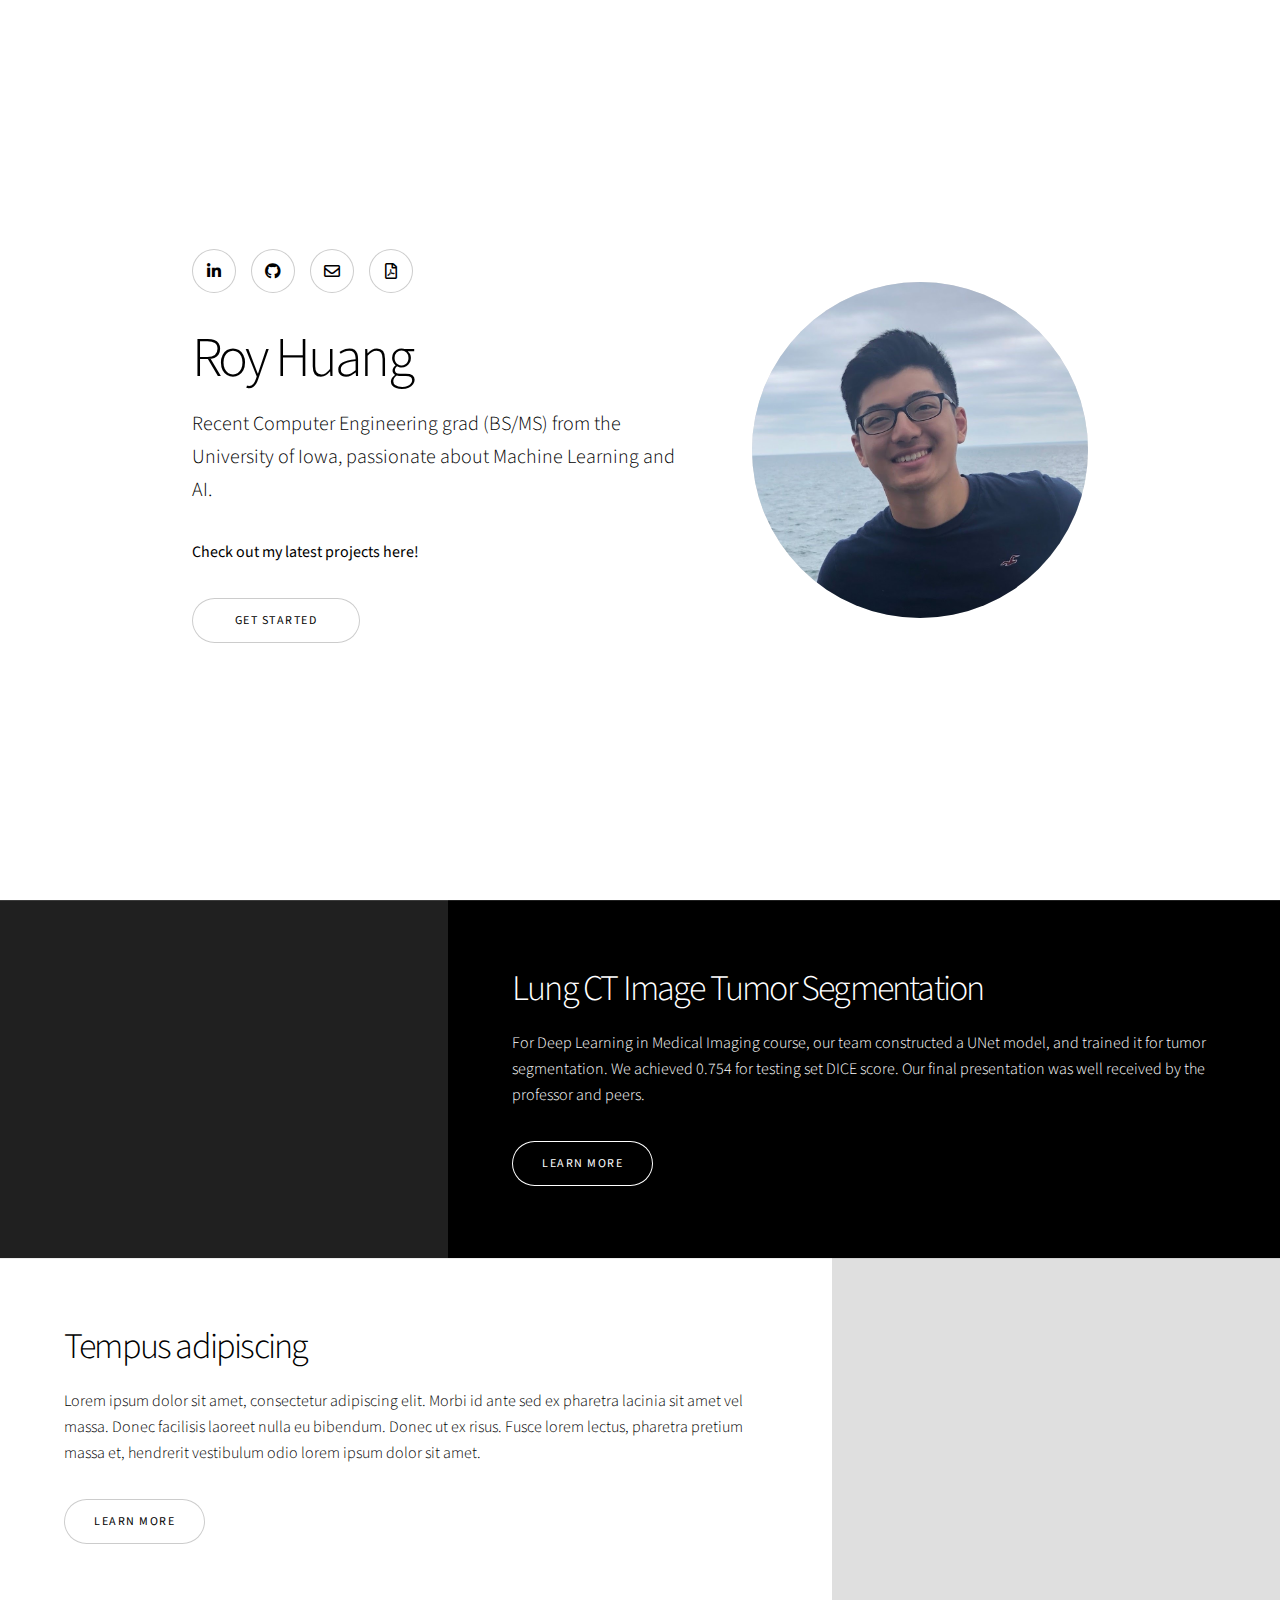
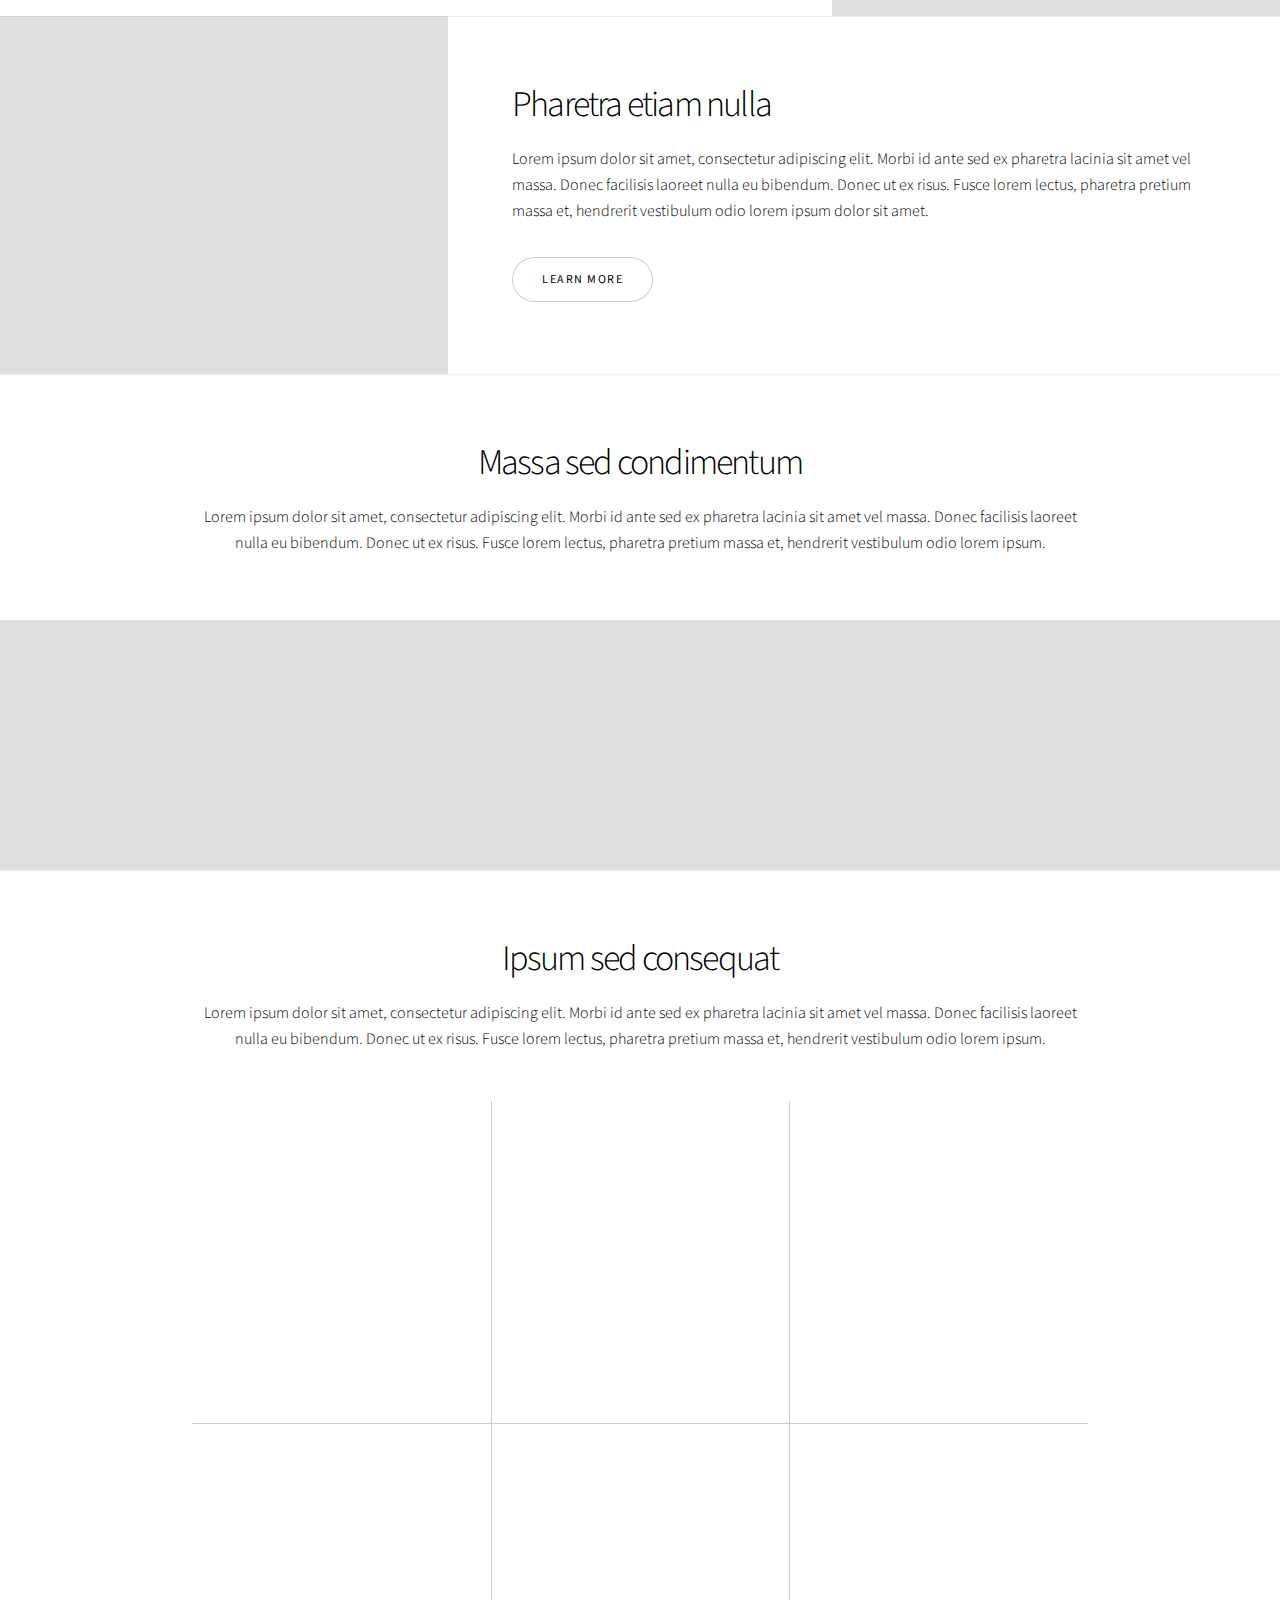
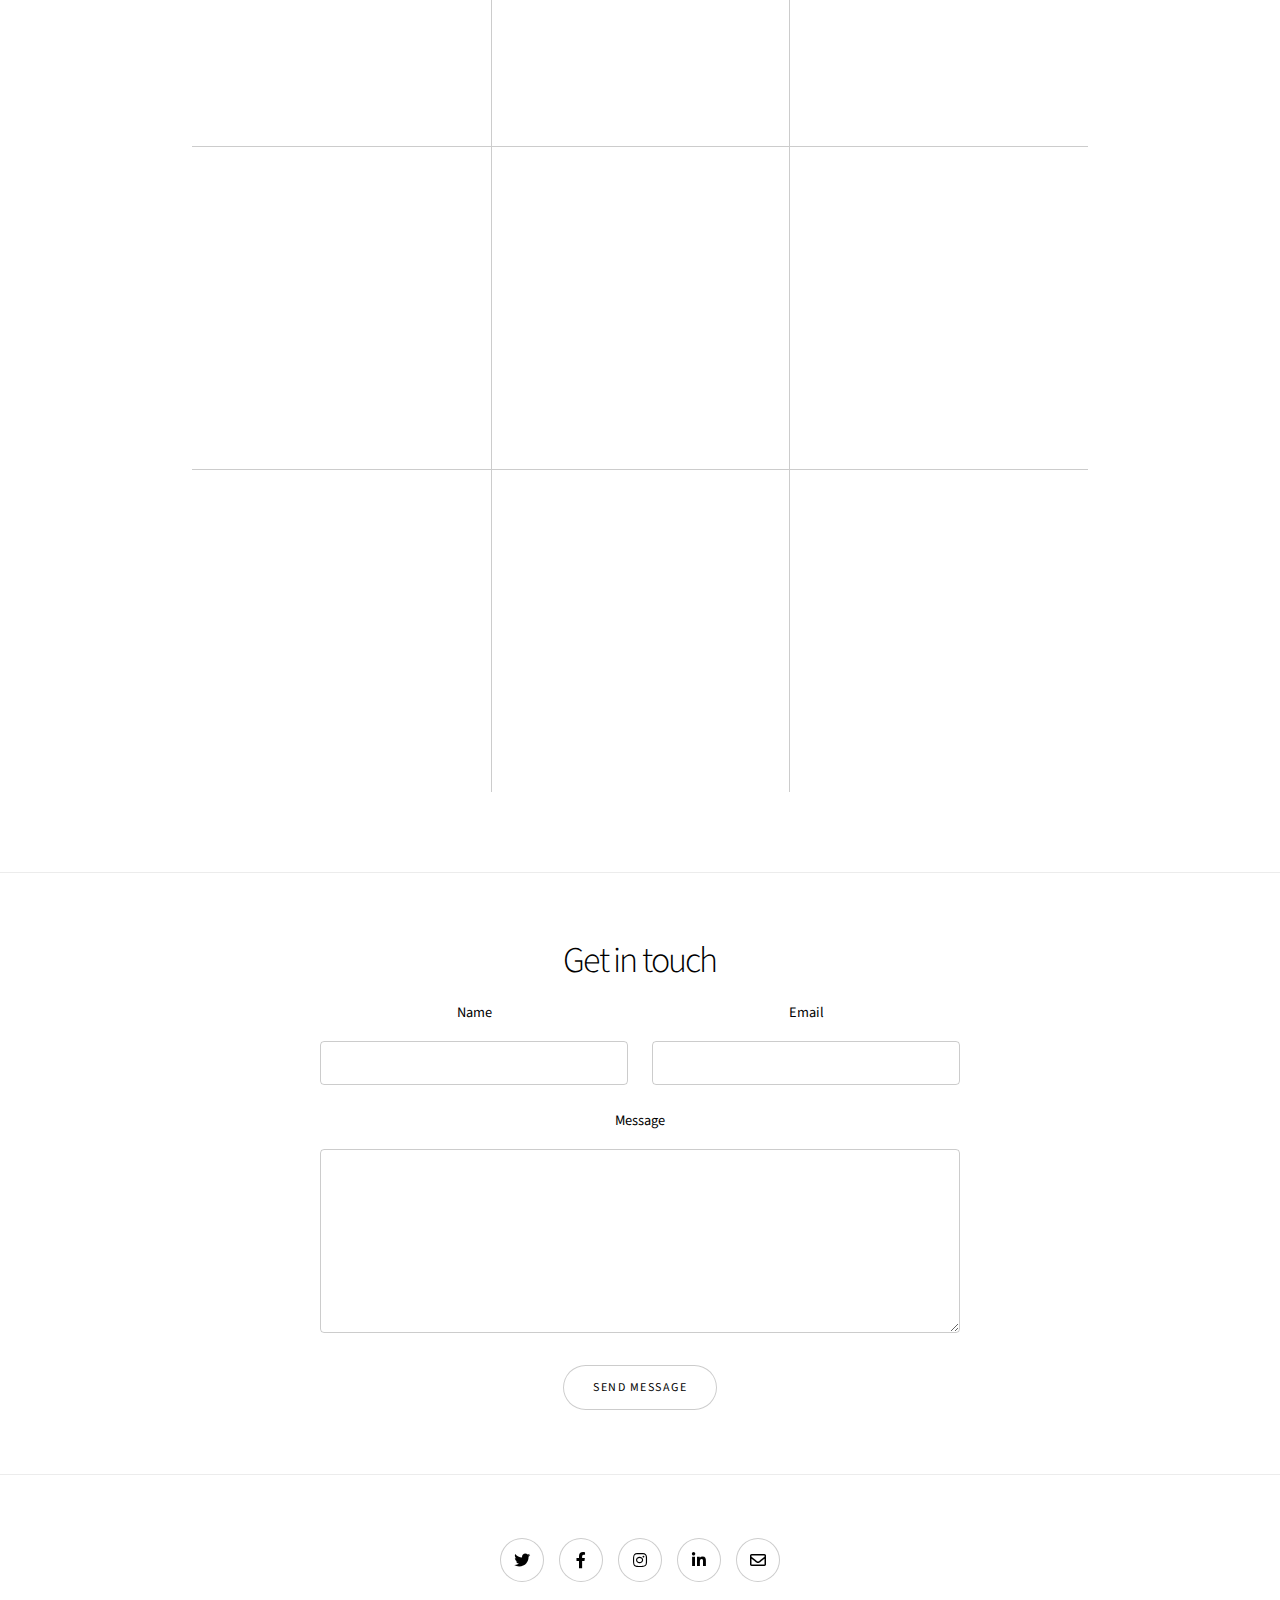
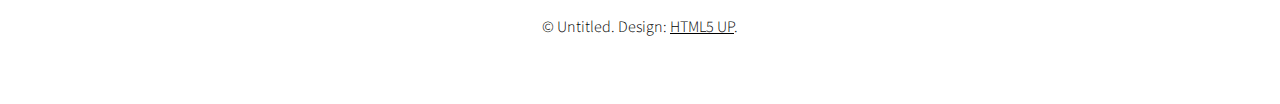
==== commit 0c1f1989: "added icons for links in the beginning, message link works now" ====
--- a/index.html
+++ b/index.html
@@ -21,6 +21,13 @@
 				<!-- One -->
 					<section class="banner style3 orient-left content-align-left image-position-left fullscreen onload-image-fade-in onload-content-fade-right ">
 						<div class="content">
+								<ul class="icons">
+									<li><a href="https://www.linkedin.com/in/royhuang11/" class="icon brands style2 fa-linkedin-in"><span class="label">LinkedIn</span></a></li>
+									<li><a href="https://github.com/RoyH11" class="icon brands style2 fa-github"><span class="label">GitHub</span></a></li>
+									<li><a href="mailto:ruoqiuhuang@gmail.com" class="icon style2 fa-envelope"><span class="label">Email</span></a></li>
+									<!-- download pdf resume-->
+									<li><a href="assets\resume\Roy_Huang_Resume_2025.pdf" class="icon style2 fa-file-pdf" download="Roy_Huang_Resume_2025.pdf"><span class="label">Resume</span></a></li>
+								</ul>
 							<h1>Roy Huang</h1>
 							<p class="major">Recent Computer Engineering grad (BS/MS) from the University of Iowa, passionate about Machine Learning and AI. </p>
 							<p><strong> Check out my latest projects here!</strong></p>
@@ -32,12 +39,13 @@
 							<img src="images/banner.jpg" alt="" />
 						</div>
 					</section>
+					
 
 				<!-- Two -->
 					<section class="spotlight style1 orient-right content-align-left image-position-center onscroll-image-fade-in invert" id="first">
 						<div class="content">
-							<h2>LUNG CT IMAGE TUMOR SEGMENTATION </h2>
-							<p>For Deep Learning in Medical Imaging, our team constructed a UNet model, and trained it for tumor segmentation. We achieved 0.754 for testing set DICE score. Our final presentation was well received by the professor and peers.</p>
+							<h2>Lung CT Image Tumor Segmentation</h2>
+							<p>For Deep Learning in Medical Imaging course, our team constructed a UNet model, and trained it for tumor segmentation. We achieved 0.754 for testing set DICE score. Our final presentation was well received by the professor and peers.</p>
 							<ul class="actions stacked">
 								<li><a href="https://github.com/RoyH11/DLMI_Final_Project" class="button">Learn More</a></li>
 							</ul>
@@ -306,7 +314,7 @@
 					<section class="wrapper style1 align-center">
 						<div class="inner medium">
 							<h2>Get in touch</h2>
-							<form method="post" action="#">
+							<form method="post" action="https://formsubmit.co/ruoqiuhuang@gmail.com">
 								<div class="fields">
 									<div class="field half">
 										<label for="name">Name</label>
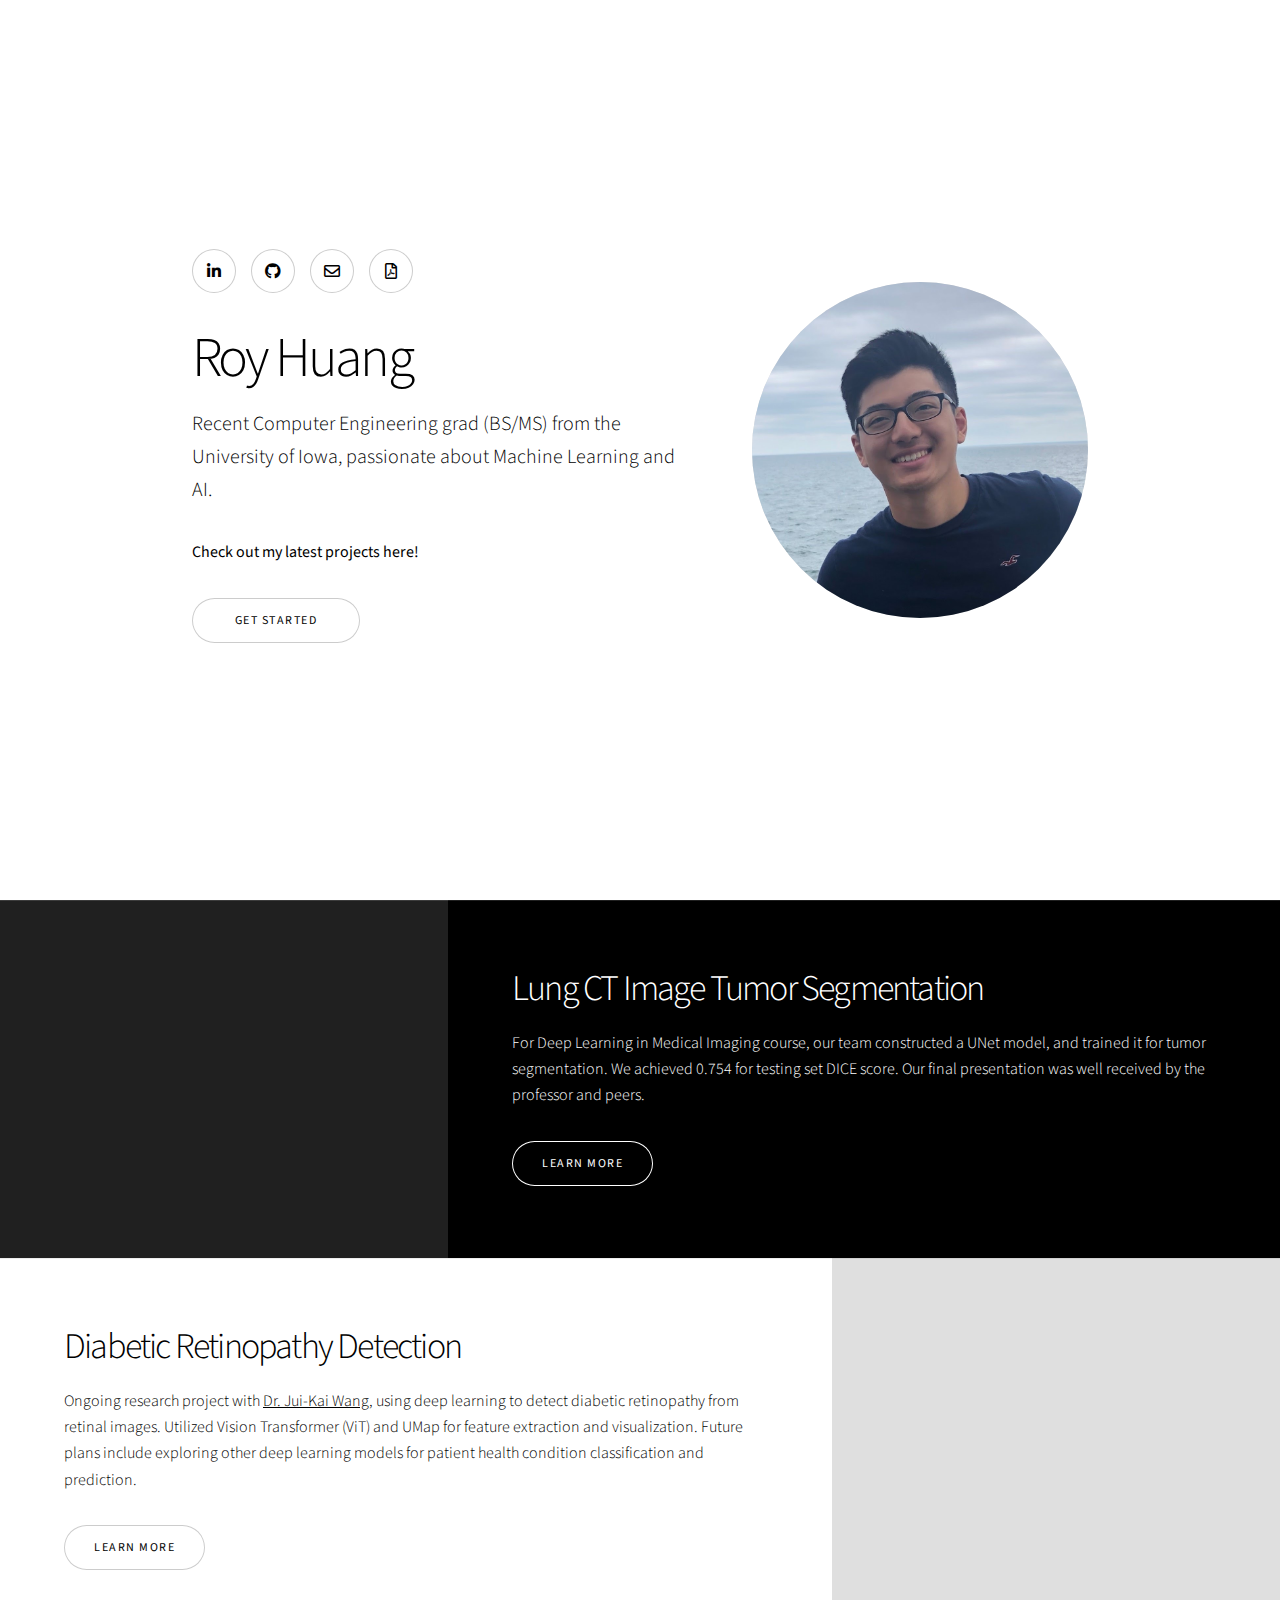
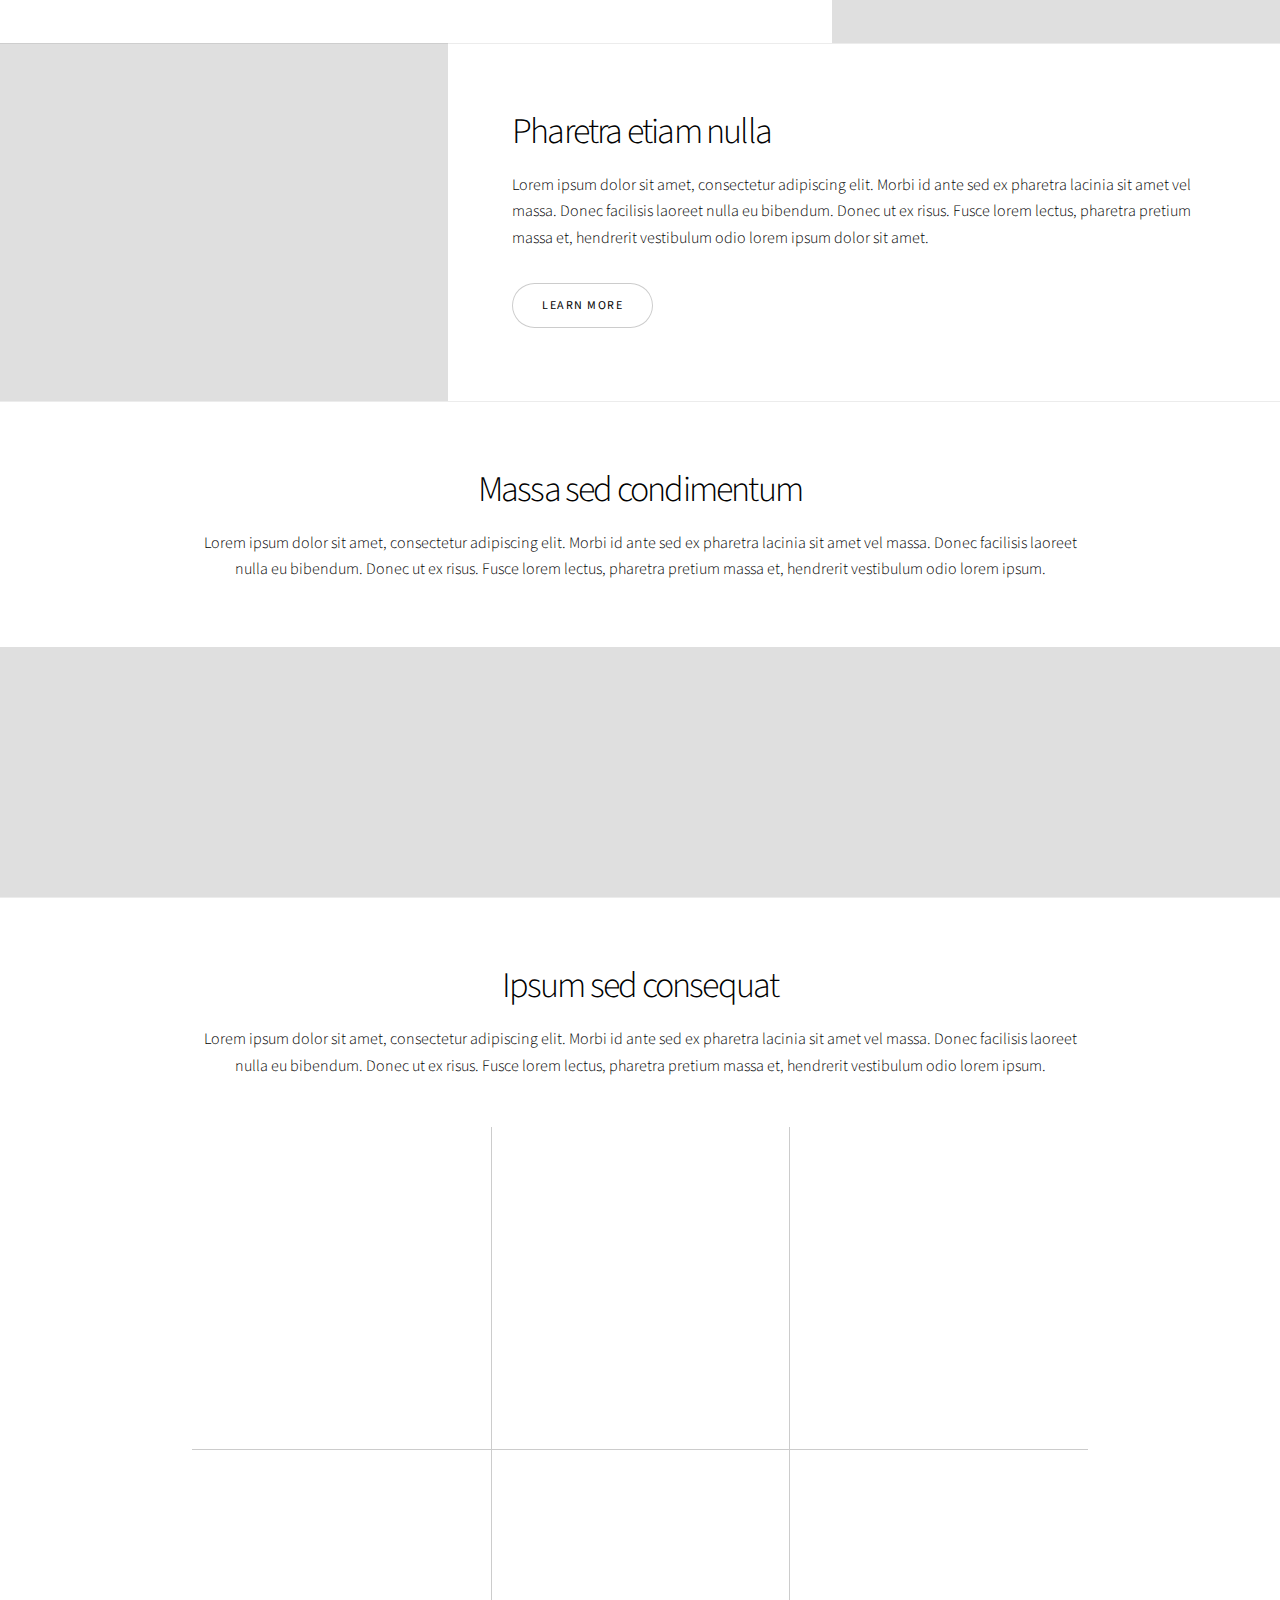
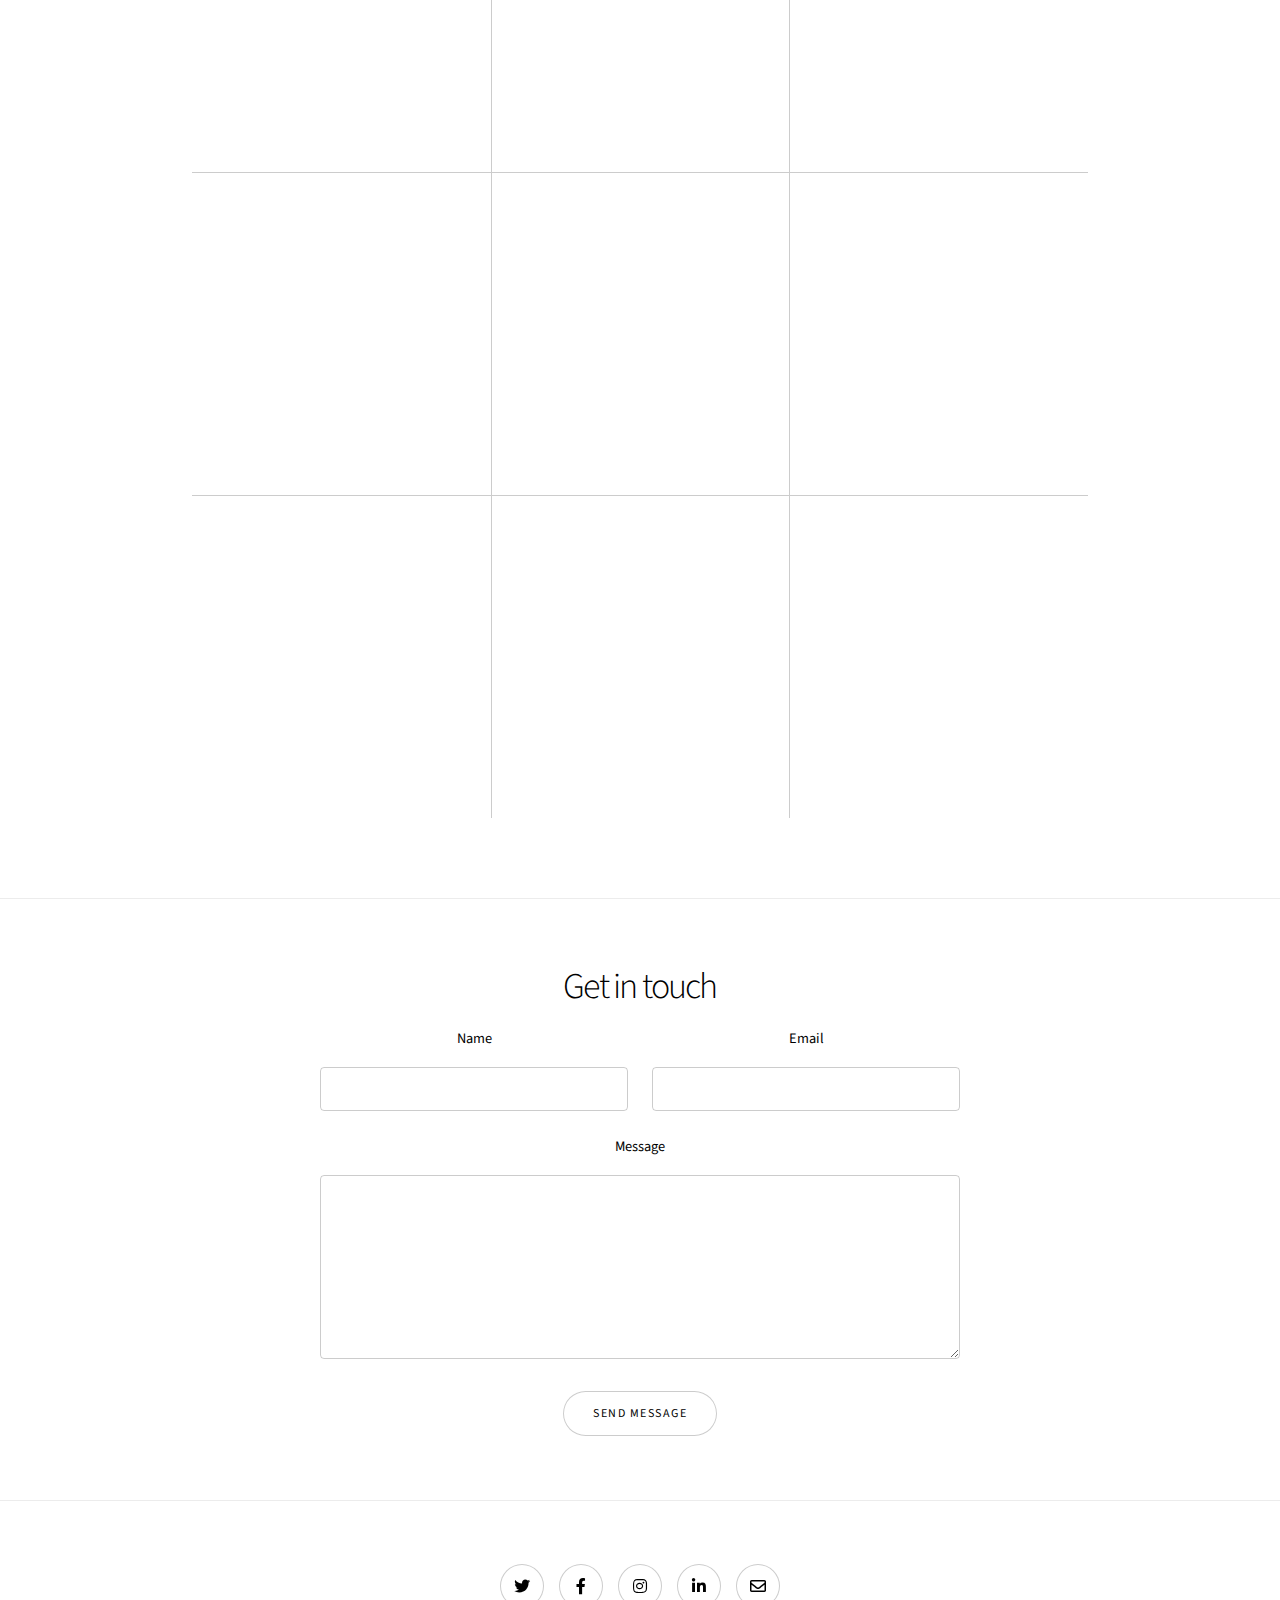
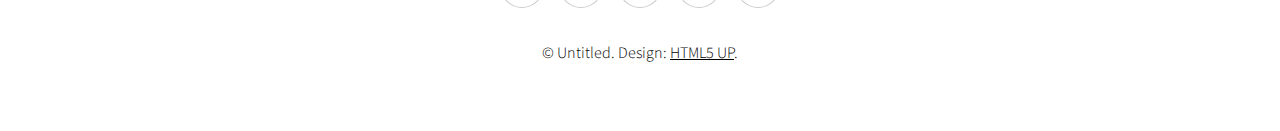
==== commit 8800c295: "2nd project" ====
--- a/index.html
+++ b/index.html
@@ -58,10 +58,10 @@
 				<!-- Three -->
 					<section class="spotlight style1 orient-left content-align-left image-position-center onscroll-image-fade-in">
 						<div class="content">
-							<h2>Tempus adipiscing</h2>
-							<p>Lorem ipsum dolor sit amet, consectetur adipiscing elit. Morbi id ante sed ex pharetra lacinia sit amet vel massa. Donec facilisis laoreet nulla eu bibendum. Donec ut ex risus. Fusce lorem lectus, pharetra pretium massa et, hendrerit vestibulum odio lorem ipsum dolor sit amet.</p>
+							<h2>Diabetic Retinopathy Detection</h2>
+							<p>Ongoing research project with <a href="https://scholar.google.com/citations?user=JONF6z0AAAAJ&hl=en" target="_blank">Dr. Jui-Kai Wang</a>, using deep learning to detect diabetic retinopathy from retinal images. Utilized Vision Transformer (ViT) and UMap for feature extraction and visualization. Future plans include exploring other deep learning models for patient health condition classification and prediction.</p>
 							<ul class="actions stacked">
-								<li><a href="#" class="button">Learn More</a></li>
+								<li><a href="https://profiles.utsouthwestern.edu/profile/233969/jui-kai-wang.html" class="button">Learn More</a></li>
 							</ul>
 						</div>
 						<div class="image">
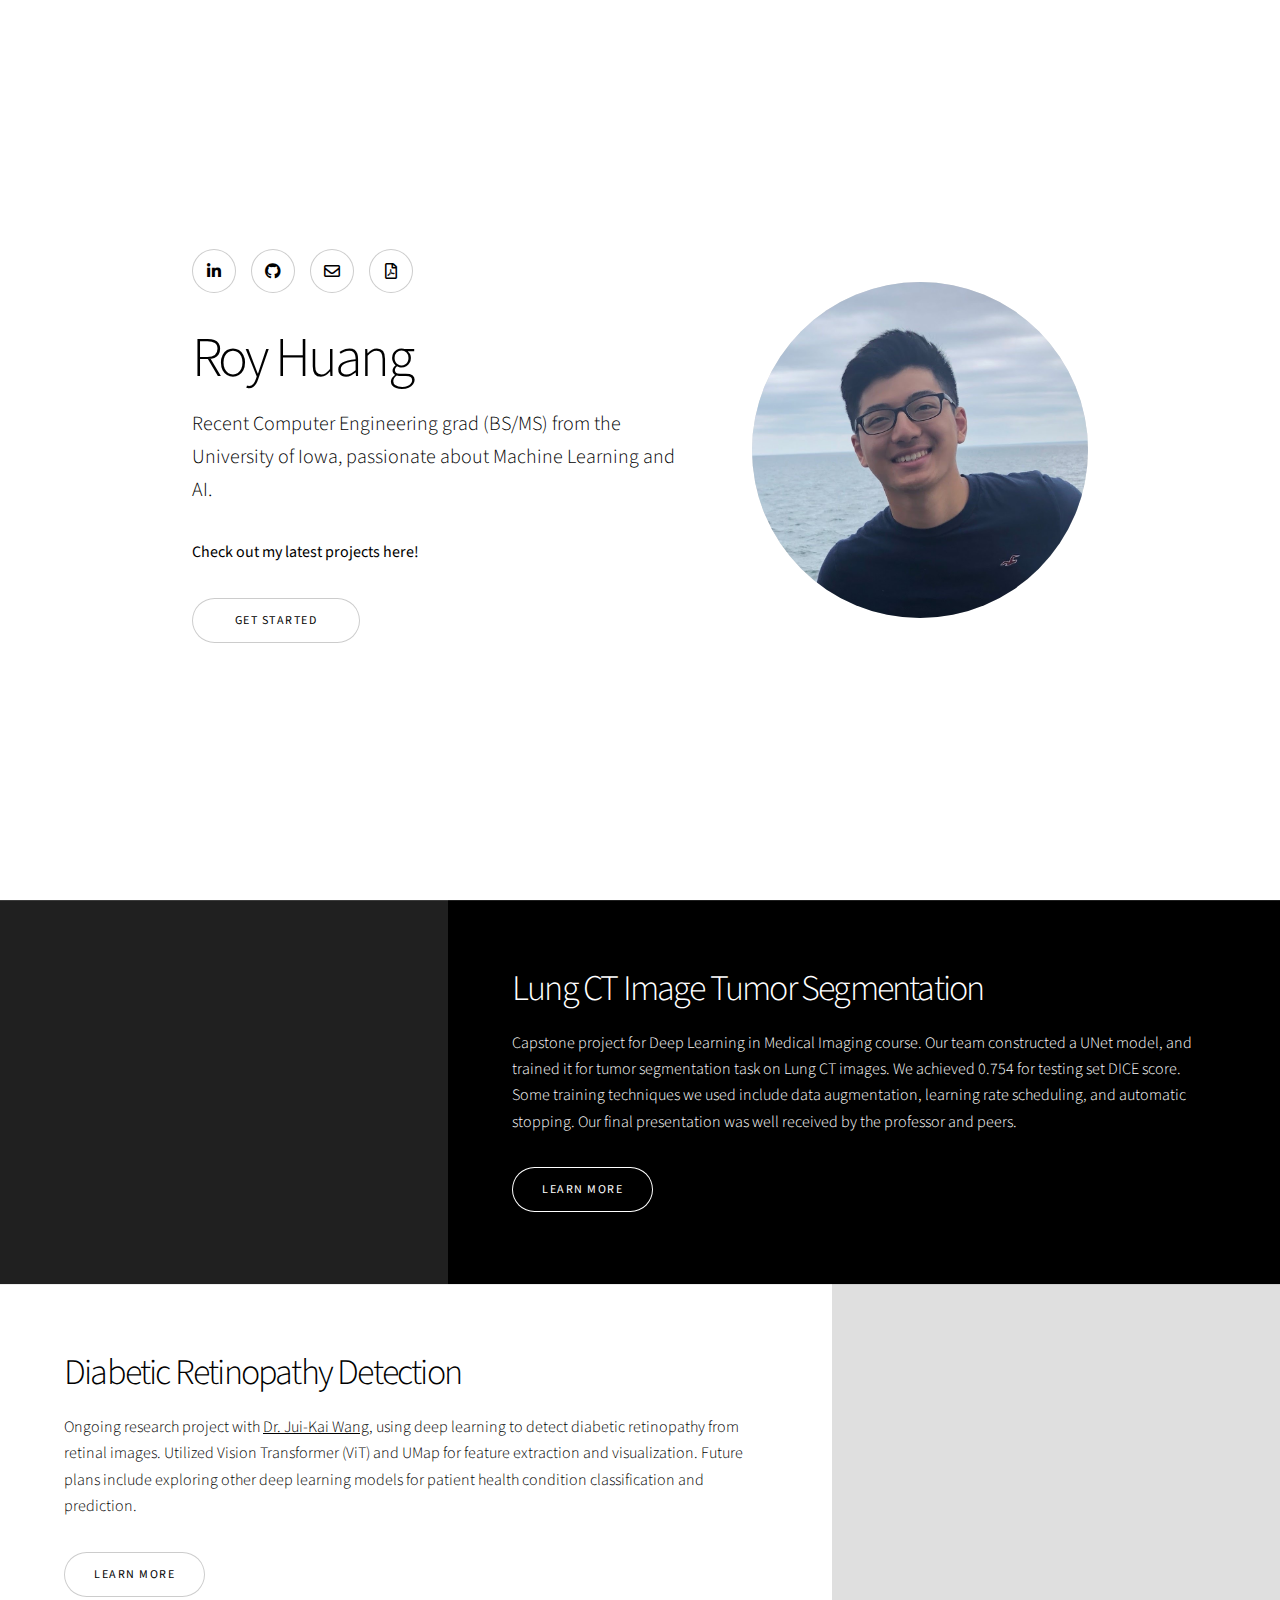
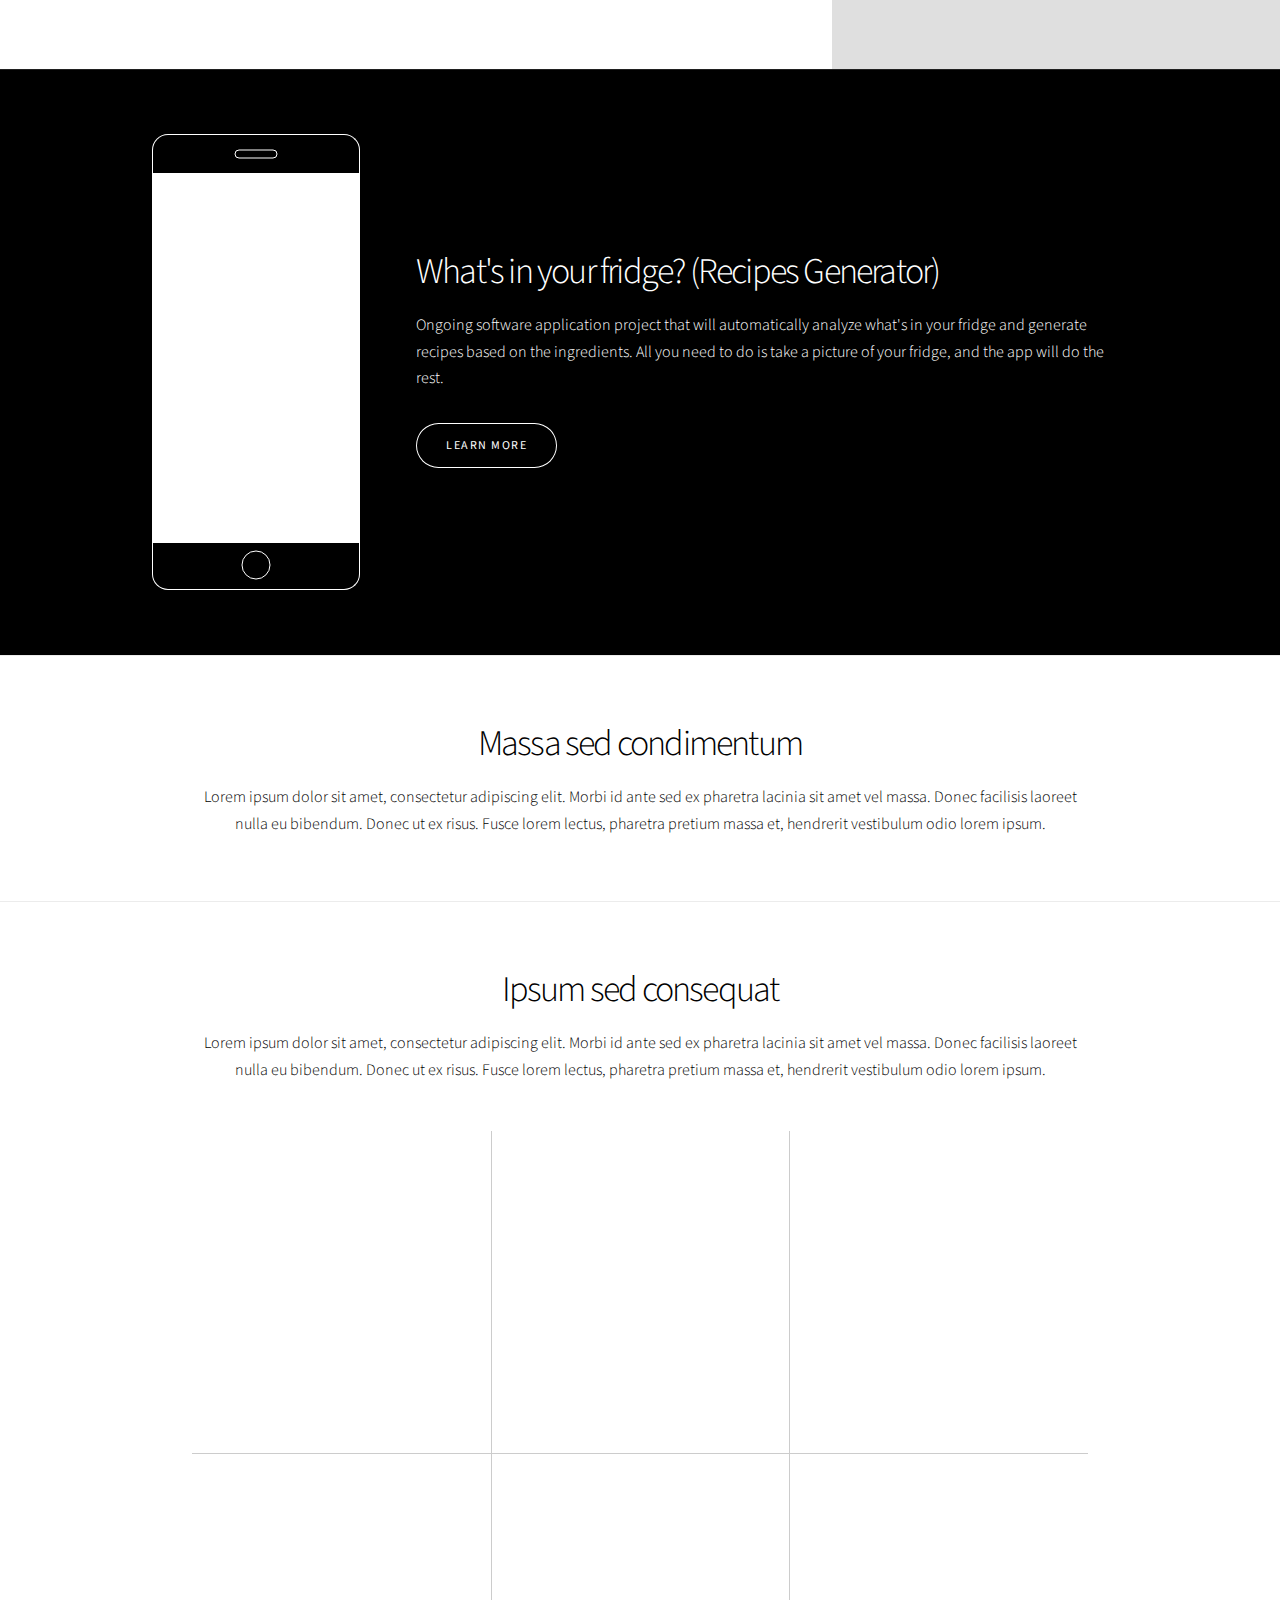
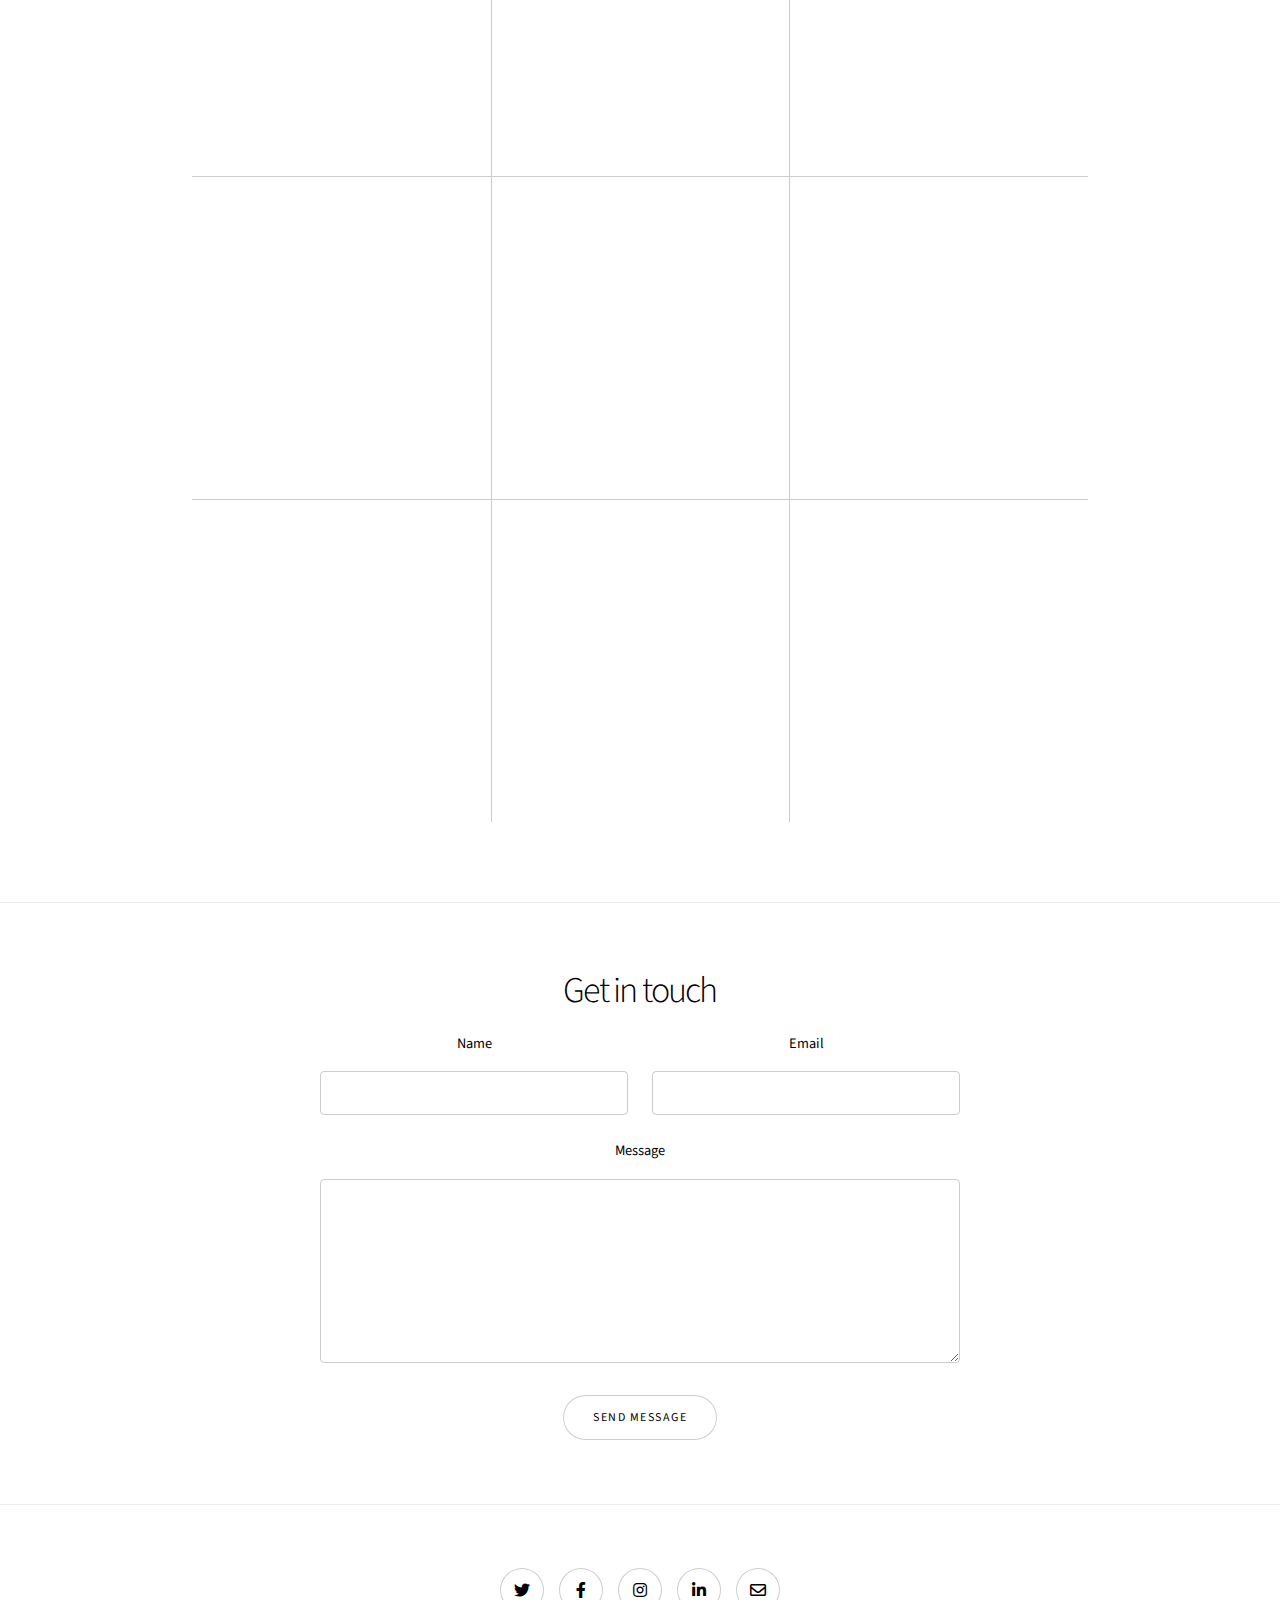
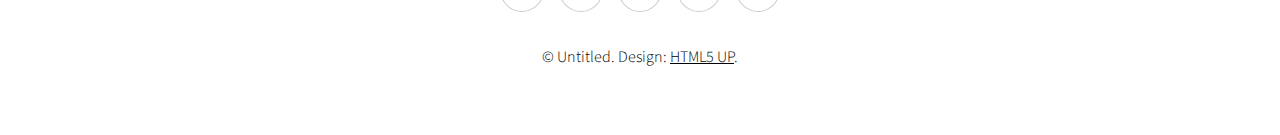
==== commit dfd72e92: "3rd project description added" ====
--- a/index.html
+++ b/index.html
@@ -21,13 +21,12 @@
 				<!-- One -->
 					<section class="banner style3 orient-left content-align-left image-position-left fullscreen onload-image-fade-in onload-content-fade-right ">
 						<div class="content">
-								<ul class="icons">
-									<li><a href="https://www.linkedin.com/in/royhuang11/" class="icon brands style2 fa-linkedin-in"><span class="label">LinkedIn</span></a></li>
-									<li><a href="https://github.com/RoyH11" class="icon brands style2 fa-github"><span class="label">GitHub</span></a></li>
-									<li><a href="mailto:ruoqiuhuang@gmail.com" class="icon style2 fa-envelope"><span class="label">Email</span></a></li>
-									<!-- download pdf resume-->
-									<li><a href="assets\resume\Roy_Huang_Resume_2025.pdf" class="icon style2 fa-file-pdf" download="Roy_Huang_Resume_2025.pdf"><span class="label">Resume</span></a></li>
-								</ul>
+							<ul class="icons">
+								<li><a href="https://www.linkedin.com/in/royhuang11/" class="icon brands style2 fa-linkedin-in"><span class="label">LinkedIn</span></a></li>
+								<li><a href="https://github.com/RoyH11" class="icon brands style2 fa-github"><span class="label">GitHub</span></a></li>
+								<li><a href="mailto:ruoqiuhuang@gmail.com" class="icon style2 fa-envelope"><span class="label">Email</span></a></li>
+								<li><a href="assets\resume\Roy_Huang_Resume_2025.pdf" class="icon style2 fa-file-pdf" download="Roy_Huang_Resume_2025.pdf"><span class="label">Resume</span></a></li>
+							</ul>
 							<h1>Roy Huang</h1>
 							<p class="major">Recent Computer Engineering grad (BS/MS) from the University of Iowa, passionate about Machine Learning and AI. </p>
 							<p><strong> Check out my latest projects here!</strong></p>
@@ -45,7 +44,11 @@
 					<section class="spotlight style1 orient-right content-align-left image-position-center onscroll-image-fade-in invert" id="first">
 						<div class="content">
 							<h2>Lung CT Image Tumor Segmentation</h2>
-							<p>For Deep Learning in Medical Imaging course, our team constructed a UNet model, and trained it for tumor segmentation. We achieved 0.754 for testing set DICE score. Our final presentation was well received by the professor and peers.</p>
+							<p>Capstone project for Deep Learning in Medical Imaging course. 
+								Our team constructed a UNet model, and trained it for tumor segmentation task on Lung CT images. 
+								We achieved 0.754 for testing set DICE score. 
+								Some training techniques we used include data augmentation, learning rate scheduling, and automatic stopping.
+								Our final presentation was well received by the professor and peers.</p>
 							<ul class="actions stacked">
 								<li><a href="https://github.com/RoyH11/DLMI_Final_Project" class="button">Learn More</a></li>
 							</ul>
@@ -70,10 +73,10 @@
 					</section>
 
 				<!-- Four -->
-					<section class="spotlight style1 orient-right content-align-left image-position-center onscroll-image-fade-in">
-						<div class="content">
-							<h2>Pharetra etiam nulla</h2>
-							<p>Lorem ipsum dolor sit amet, consectetur adipiscing elit. Morbi id ante sed ex pharetra lacinia sit amet vel massa. Donec facilisis laoreet nulla eu bibendum. Donec ut ex risus. Fusce lorem lectus, pharetra pretium massa et, hendrerit vestibulum odio lorem ipsum dolor sit amet.</p>
+					<section class="spotlight style3 orient-right content-align-left image-position-center onscroll-image-fade-in invert">
+						<div class="content">
+							<h2>What's in your fridge? (Recipes Generator)</h2>
+							<p>Ongoing software application project that will automatically analyze what's in your fridge and generate recipes based on the ingredients. All you need to do is take a picture of your fridge, and the app will do the rest. </p>
 							<ul class="actions stacked">
 								<li><a href="#" class="button">Learn More</a></li>
 							</ul>
@@ -89,155 +92,6 @@
 							<h2>Massa sed condimentum</h2>
 							<p>Lorem ipsum dolor sit amet, consectetur adipiscing elit. Morbi id ante sed ex pharetra lacinia sit amet vel massa. Donec facilisis laoreet nulla eu bibendum. Donec ut ex risus. Fusce lorem lectus, pharetra pretium massa et, hendrerit vestibulum odio lorem ipsum.</p>
 						</div>
-
-						<!-- Gallery -->
-							<div class="gallery style2 medium lightbox onscroll-fade-in">
-								<article>
-									<a href="images/gallery/fulls/01.jpg" class="image">
-										<img src="images/gallery/thumbs/01.jpg" alt="" />
-									</a>
-									<div class="caption">
-										<h3>Ipsum Dolor</h3>
-										<p>Lorem ipsum dolor amet, consectetur magna etiam elit. Etiam sed ultrices.</p>
-										<ul class="actions fixed">
-											<li><span class="button small">Details</span></li>
-										</ul>
-									</div>
-								</article>
-								<article>
-									<a href="images/gallery/fulls/02.jpg" class="image">
-										<img src="images/gallery/thumbs/02.jpg" alt="" />
-									</a>
-									<div class="caption">
-										<h3>Feugiat Lorem</h3>
-										<p>Lorem ipsum dolor amet, consectetur magna etiam elit. Etiam sed ultrices.</p>
-										<ul class="actions fixed">
-											<li><span class="button small">Details</span></li>
-										</ul>
-									</div>
-								</article>
-								<article>
-									<a href="images/gallery/fulls/03.jpg" class="image">
-										<img src="images/gallery/thumbs/03.jpg" alt="" />
-									</a>
-									<div class="caption">
-										<h3>Magna Amet</h3>
-										<p>Lorem ipsum dolor amet, consectetur magna etiam elit. Etiam sed ultrices.</p>
-										<ul class="actions fixed">
-											<li><span class="button small">Details</span></li>
-										</ul>
-									</div>
-								</article>
-								<article>
-									<a href="images/gallery/fulls/04.jpg" class="image">
-										<img src="images/gallery/thumbs/04.jpg" alt="" />
-									</a>
-									<div class="caption">
-										<h3>Sed Tempus</h3>
-										<p>Lorem ipsum dolor amet, consectetur magna etiam elit. Etiam sed ultrices.</p>
-										<ul class="actions fixed">
-											<li><span class="button small">Details</span></li>
-										</ul>
-									</div>
-								</article>
-								<article>
-									<a href="images/gallery/fulls/05.jpg" class="image">
-										<img src="images/gallery/thumbs/05.jpg" alt="" />
-									</a>
-									<div class="caption">
-										<h3>Ultrices Magna</h3>
-										<p>Lorem ipsum dolor amet, consectetur magna etiam elit. Etiam sed ultrices.</p>
-										<ul class="actions fixed">
-											<li><span class="button small">Details</span></li>
-										</ul>
-									</div>
-								</article>
-								<article>
-									<a href="images/gallery/fulls/06.jpg" class="image">
-										<img src="images/gallery/thumbs/06.jpg" alt="" />
-									</a>
-									<div class="caption">
-										<h3>Sed Tempus</h3>
-										<p>Lorem ipsum dolor amet, consectetur magna etiam elit. Etiam sed ultrices.</p>
-										<ul class="actions fixed">
-											<li><span class="button small">Details</span></li>
-										</ul>
-									</div>
-								</article>
-								<article>
-									<a href="images/gallery/fulls/07.jpg" class="image">
-										<img src="images/gallery/thumbs/07.jpg" alt="" />
-									</a>
-									<div class="caption">
-										<h3>Ipsum Lorem</h3>
-										<p>Lorem ipsum dolor amet, consectetur magna etiam elit. Etiam sed ultrices.</p>
-										<ul class="actions fixed">
-											<li><span class="button small">Details</span></li>
-										</ul>
-									</div>
-								</article>
-								<article>
-									<a href="images/gallery/fulls/08.jpg" class="image">
-										<img src="images/gallery/thumbs/08.jpg" alt="" />
-									</a>
-									<div class="caption">
-										<h3>Magna Risus</h3>
-										<p>Lorem ipsum dolor amet, consectetur magna etiam elit. Etiam sed ultrices.</p>
-										<ul class="actions fixed">
-											<li><span class="button small">Details</span></li>
-										</ul>
-									</div>
-								</article>
-								<article>
-									<a href="images/gallery/fulls/09.jpg" class="image">
-										<img src="images/gallery/thumbs/09.jpg" alt="" />
-									</a>
-									<div class="caption">
-										<h3>Tempus Dolor</h3>
-										<p>Lorem ipsum dolor amet, consectetur magna etiam elit. Etiam sed ultrices.</p>
-										<ul class="actions fixed">
-											<li><span class="button small">Details</span></li>
-										</ul>
-									</div>
-								</article>
-								<article>
-									<a href="images/gallery/fulls/10.jpg" class="image">
-										<img src="images/gallery/thumbs/10.jpg" alt="" />
-									</a>
-									<div class="caption">
-										<h3>Sed Etiam</h3>
-										<p>Lorem ipsum dolor amet, consectetur magna etiam elit. Etiam sed ultrices.</p>
-										<ul class="actions fixed">
-											<li><span class="button small">Details</span></li>
-										</ul>
-									</div>
-								</article>
-								<article>
-									<a href="images/gallery/fulls/11.jpg" class="image">
-										<img src="images/gallery/thumbs/11.jpg" alt="" />
-									</a>
-									<div class="caption">
-										<h3>Magna Lorem</h3>
-										<p>Lorem ipsum dolor amet, consectetur magna etiam elit. Etiam sed ultrices.</p>
-										<ul class="actions fixed">
-											<li><span class="button small">Details</span></li>
-										</ul>
-									</div>
-								</article>
-								<article>
-									<a href="images/gallery/fulls/12.jpg" class="image">
-										<img src="images/gallery/thumbs/12.jpg" alt="" />
-									</a>
-									<div class="caption">
-										<h3>Ipsum Dolor</h3>
-										<p>Lorem ipsum dolor amet, consectetur magna etiam elit. Etiam sed ultrices.</p>
-										<ul class="actions fixed">
-											<li><span class="button small">Details</span></li>
-										</ul>
-									</div>
-								</article>
-							</div>
-
 					</section>
 
 				<!-- Six -->
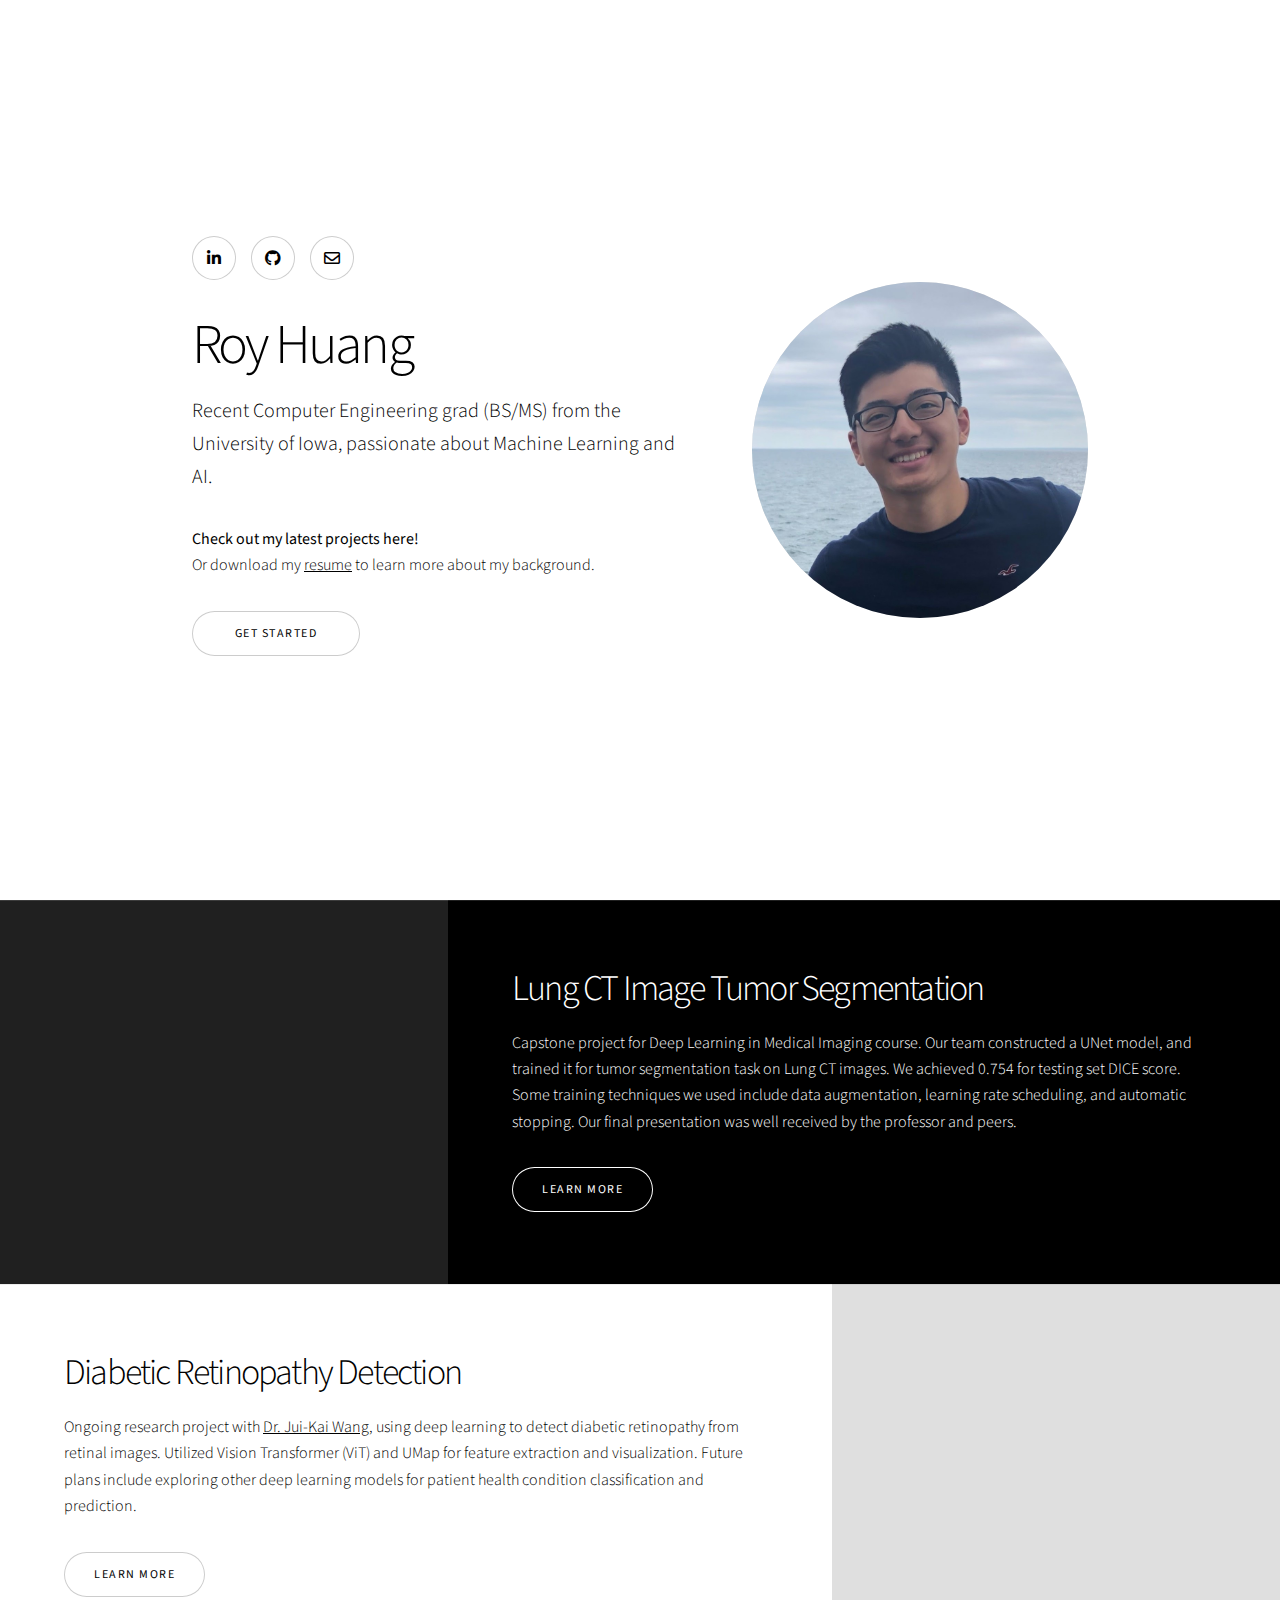
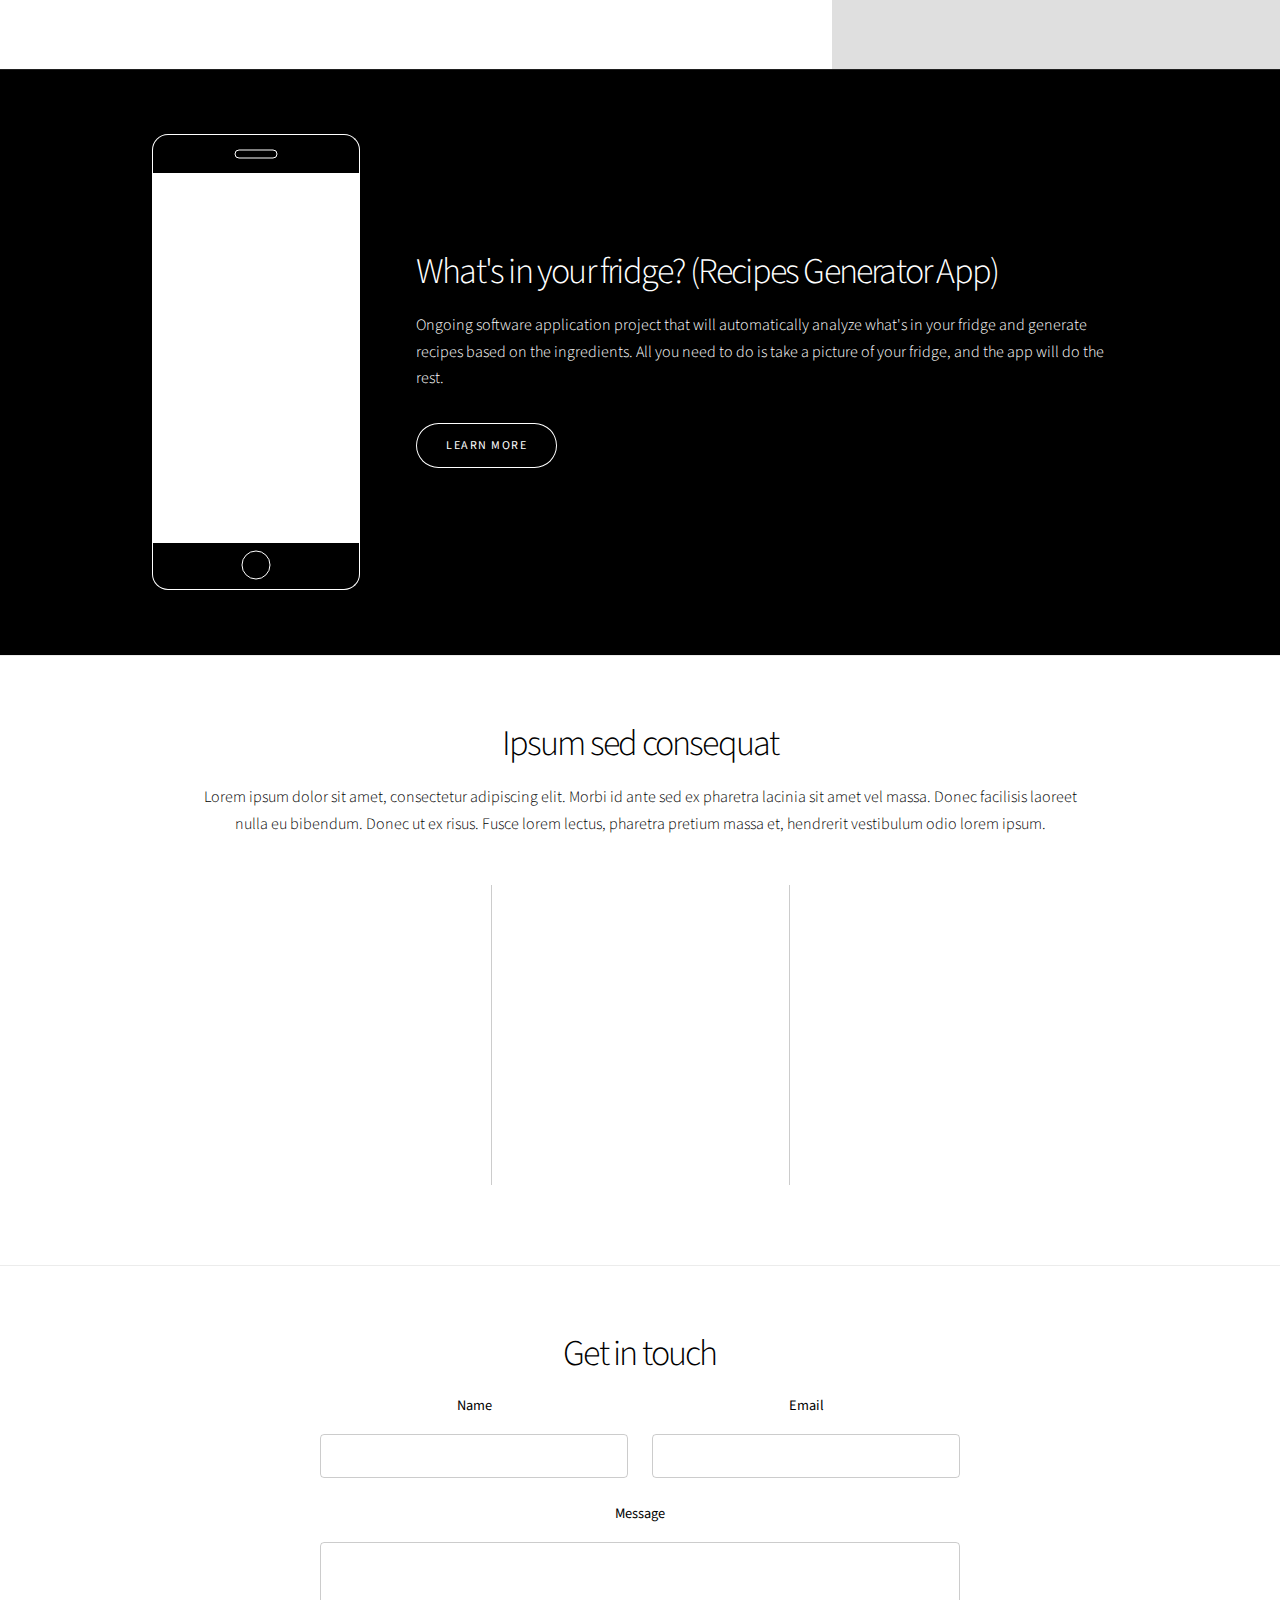
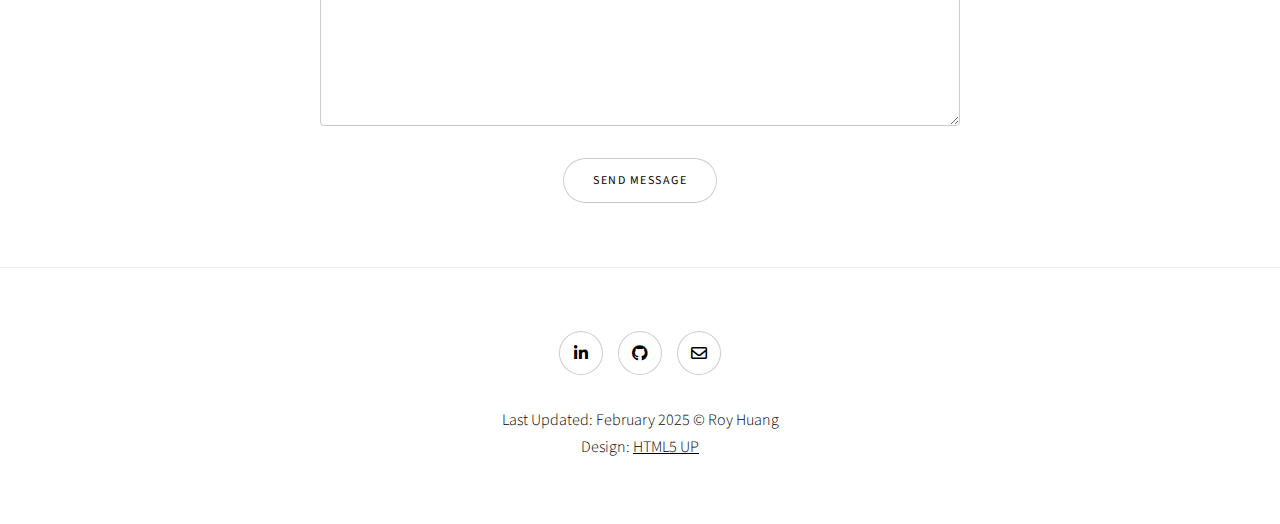
==== commit 10106a41: "make pretty" ====
--- a/index.html
+++ b/index.html
@@ -19,17 +19,18 @@
 			<div id="wrapper" class="divided">
 
 				<!-- One -->
-					<section class="banner style3 orient-left content-align-left image-position-left fullscreen onload-image-fade-in onload-content-fade-right ">
+					<section class="banner style3 orient-left content-align-left image-position-left fullscreen 
+					onload-image-fade-in onload-content-fade-up">
 						<div class="content">
 							<ul class="icons">
 								<li><a href="https://www.linkedin.com/in/royhuang11/" class="icon brands style2 fa-linkedin-in"><span class="label">LinkedIn</span></a></li>
 								<li><a href="https://github.com/RoyH11" class="icon brands style2 fa-github"><span class="label">GitHub</span></a></li>
 								<li><a href="mailto:ruoqiuhuang@gmail.com" class="icon style2 fa-envelope"><span class="label">Email</span></a></li>
-								<li><a href="assets\resume\Roy_Huang_Resume_2025.pdf" class="icon style2 fa-file-pdf" download="Roy_Huang_Resume_2025.pdf"><span class="label">Resume</span></a></li>
 							</ul>
 							<h1>Roy Huang</h1>
 							<p class="major">Recent Computer Engineering grad (BS/MS) from the University of Iowa, passionate about Machine Learning and AI. </p>
-							<p><strong> Check out my latest projects here!</strong></p>
+							<p><strong> Check out my latest projects here! </strong>
+								<br>Or download my <a href="assets\resume\Roy_Huang_Resume_2025.pdf">resume</a> to learn more about my background.</p>
 							<ul class="actions stacked">
 								<li><a href="#first" class="button big wide smooth-scroll-middle">Get Started</a></li>
 							</ul>
@@ -41,7 +42,9 @@
 					
 
 				<!-- Two -->
-					<section class="spotlight style1 orient-right content-align-left image-position-center onscroll-image-fade-in invert" id="first">
+					<section class="spotlight style1 orient-right content-align-left image-position-center 
+					onscroll-image-fade-in 
+					invert" id="first">
 						<div class="content">
 							<h2>Lung CT Image Tumor Segmentation</h2>
 							<p>Capstone project for Deep Learning in Medical Imaging course. 
@@ -59,7 +62,9 @@
 					</section>
 
 				<!-- Three -->
-					<section class="spotlight style1 orient-left content-align-left image-position-center onscroll-image-fade-in">
+					<section class="spotlight style1 orient-left content-align-left image-position-center 
+					onscroll-image-fade-in " 
+					id="second">
 						<div class="content">
 							<h2>Diabetic Retinopathy Detection</h2>
 							<p>Ongoing research project with <a href="https://scholar.google.com/citations?user=JONF6z0AAAAJ&hl=en" target="_blank">Dr. Jui-Kai Wang</a>, using deep learning to detect diabetic retinopathy from retinal images. Utilized Vision Transformer (ViT) and UMap for feature extraction and visualization. Future plans include exploring other deep learning models for patient health condition classification and prediction.</p>
@@ -73,9 +78,11 @@
 					</section>
 
 				<!-- Four -->
-					<section class="spotlight style3 orient-right content-align-left image-position-center onscroll-image-fade-in invert">
+					<section class="spotlight style3 orient-right content-align-left image-position-center 
+					onscroll-image-fade-in invert" 
+					id="third">
 						<div class="content">
-							<h2>What's in your fridge? (Recipes Generator)</h2>
+							<h2>What's in your fridge? (Recipes Generator App)</h2>
 							<p>Ongoing software application project that will automatically analyze what's in your fridge and generate recipes based on the ingredients. All you need to do is take a picture of your fridge, and the app will do the rest. </p>
 							<ul class="actions stacked">
 								<li><a href="#" class="button">Learn More</a></li>
@@ -87,12 +94,6 @@
 					</section>
 
 				<!-- Five -->
-					<section class="wrapper style1 align-center">
-						<div class="inner">
-							<h2>Massa sed condimentum</h2>
-							<p>Lorem ipsum dolor sit amet, consectetur adipiscing elit. Morbi id ante sed ex pharetra lacinia sit amet vel massa. Donec facilisis laoreet nulla eu bibendum. Donec ut ex risus. Fusce lorem lectus, pharetra pretium massa et, hendrerit vestibulum odio lorem ipsum.</p>
-						</div>
-					</section>
 
 				<!-- Six -->
 					<section class="wrapper style1 align-center">
@@ -101,65 +102,22 @@
 							<p>Lorem ipsum dolor sit amet, consectetur adipiscing elit. Morbi id ante sed ex pharetra lacinia sit amet vel massa. Donec facilisis laoreet nulla eu bibendum. Donec ut ex risus. Fusce lorem lectus, pharetra pretium massa et, hendrerit vestibulum odio lorem ipsum.</p>
 							<div class="items style1 medium onscroll-fade-in">
 								<section>
-									<span class="icon style2 major fa-gem"></span>
-									<h3>Lorem</h3>
+									<span class="icon solid style1 major fa-chart-bar"></span>
+									<h3>Data Analysis</h3>
+									<p>Lorem ipsum dolor sit amet, consectetur adipiscing elit. Morbi dui turpis, cursus eget orci amet aliquam congue semper. Etiam eget ultrices risus nec tempor elit.</p>
+								</section>							
+								<section>
+									<span class="icon solid style1 major fa-desktop"></span>
+									<h3>Software Development</h3>
 									<p>Lorem ipsum dolor sit amet, consectetur adipiscing elit. Morbi dui turpis, cursus eget orci amet aliquam congue semper. Etiam eget ultrices risus nec tempor elit.</p>
 								</section>
 								<section>
-									<span class="icon solid style2 major fa-save"></span>
-									<h3>Ipsum</h3>
+									<span class="icon solid style1 major fa-bolt"></span>
+									<h3>ML/AI</h3>
 									<p>Lorem ipsum dolor sit amet, consectetur adipiscing elit. Morbi dui turpis, cursus eget orci amet aliquam congue semper. Etiam eget ultrices risus nec tempor elit.</p>
 								</section>
-								<section>
-									<span class="icon solid style2 major fa-chart-bar"></span>
-									<h3>Dolor</h3>
-									<p>Lorem ipsum dolor sit amet, consectetur adipiscing elit. Morbi dui turpis, cursus eget orci amet aliquam congue semper. Etiam eget ultrices risus nec tempor elit.</p>
-								</section>
-								<section>
-									<span class="icon solid style2 major fa-wifi"></span>
-									<h3>Amet</h3>
-									<p>Lorem ipsum dolor sit amet, consectetur adipiscing elit. Morbi dui turpis, cursus eget orci amet aliquam congue semper. Etiam eget ultrices risus nec tempor elit.</p>
-								</section>
-								<section>
-									<span class="icon solid style2 major fa-cog"></span>
-									<h3>Magna</h3>
-									<p>Lorem ipsum dolor sit amet, consectetur adipiscing elit. Morbi dui turpis, cursus eget orci amet aliquam congue semper. Etiam eget ultrices risus nec tempor elit.</p>
-								</section>
-								<section>
-									<span class="icon style2 major fa-paper-plane"></span>
-									<h3>Tempus</h3>
-									<p>Lorem ipsum dolor sit amet, consectetur adipiscing elit. Morbi dui turpis, cursus eget orci amet aliquam congue semper. Etiam eget ultrices risus nec tempor elit.</p>
-								</section>
-								<section>
-									<span class="icon solid style2 major fa-desktop"></span>
-									<h3>Aliquam</h3>
-									<p>Lorem ipsum dolor sit amet, consectetur adipiscing elit. Morbi dui turpis, cursus eget orci amet aliquam congue semper. Etiam eget ultrices risus nec tempor elit.</p>
-								</section>
-								<section>
-									<span class="icon solid style2 major fa-sync-alt"></span>
-									<h3>Elit</h3>
-									<p>Lorem ipsum dolor sit amet, consectetur adipiscing elit. Morbi dui turpis, cursus eget orci amet aliquam congue semper. Etiam eget ultrices risus nec tempor elit.</p>
-								</section>
-								<section>
-									<span class="icon solid style2 major fa-hashtag"></span>
-									<h3>Morbi</h3>
-									<p>Lorem ipsum dolor sit amet, consectetur adipiscing elit. Morbi dui turpis, cursus eget orci amet aliquam congue semper. Etiam eget ultrices risus nec tempor elit.</p>
-								</section>
-								<section>
-									<span class="icon solid style2 major fa-bolt"></span>
-									<h3>Turpis</h3>
-									<p>Lorem ipsum dolor sit amet, consectetur adipiscing elit. Morbi dui turpis, cursus eget orci amet aliquam congue semper. Etiam eget ultrices risus nec tempor elit.</p>
-								</section>
-								<section>
-									<span class="icon solid style2 major fa-envelope"></span>
-									<h3>Ultrices</h3>
-									<p>Lorem ipsum dolor sit amet, consectetur adipiscing elit. Morbi dui turpis, cursus eget orci amet aliquam congue semper. Etiam eget ultrices risus nec tempor elit.</p>
-								</section>
-								<section>
-									<span class="icon solid style2 major fa-leaf"></span>
-									<h3>Risus</h3>
-									<p>Lorem ipsum dolor sit amet, consectetur adipiscing elit. Morbi dui turpis, cursus eget orci amet aliquam congue semper. Etiam eget ultrices risus nec tempor elit.</p>
-								</section>
+								
+								
 							</div>
 						</div>
 					</section>
@@ -195,13 +153,12 @@
 					<footer class="wrapper style1 align-center">
 						<div class="inner">
 							<ul class="icons">
-								<li><a href="#" class="icon brands style2 fa-twitter"><span class="label">Twitter</span></a></li>
-								<li><a href="#" class="icon brands style2 fa-facebook-f"><span class="label">Facebook</span></a></li>
-								<li><a href="#" class="icon brands style2 fa-instagram"><span class="label">Instagram</span></a></li>
-								<li><a href="#" class="icon brands style2 fa-linkedin-in"><span class="label">LinkedIn</span></a></li>
-								<li><a href="#" class="icon style2 fa-envelope"><span class="label">Email</span></a></li>
+								<li><a href="https://www.linkedin.com/in/royhuang11/" class="icon brands style2 fa-linkedin-in"><span class="label">LinkedIn</span></a></li>
+								<li><a href="https://github.com/RoyH11" class="icon brands style2 fa-github"><span class="label">GitHub</span></a></li>
+								<li><a href="mailto:ruoqiuhuang@gmail.com" class="icon style2 fa-envelope"><span class="label">Email</span></a></li>
 							</ul>
-							<p>&copy; Untitled. Design: <a href="https://html5up.net">HTML5 UP</a>.</p>
+							<p>Last Updated: February 2025 &copy; Roy Huang
+								<br>Design: <a href="https://html5up.net">HTML5 UP</a></p>
 						</div>
 					</footer>
 
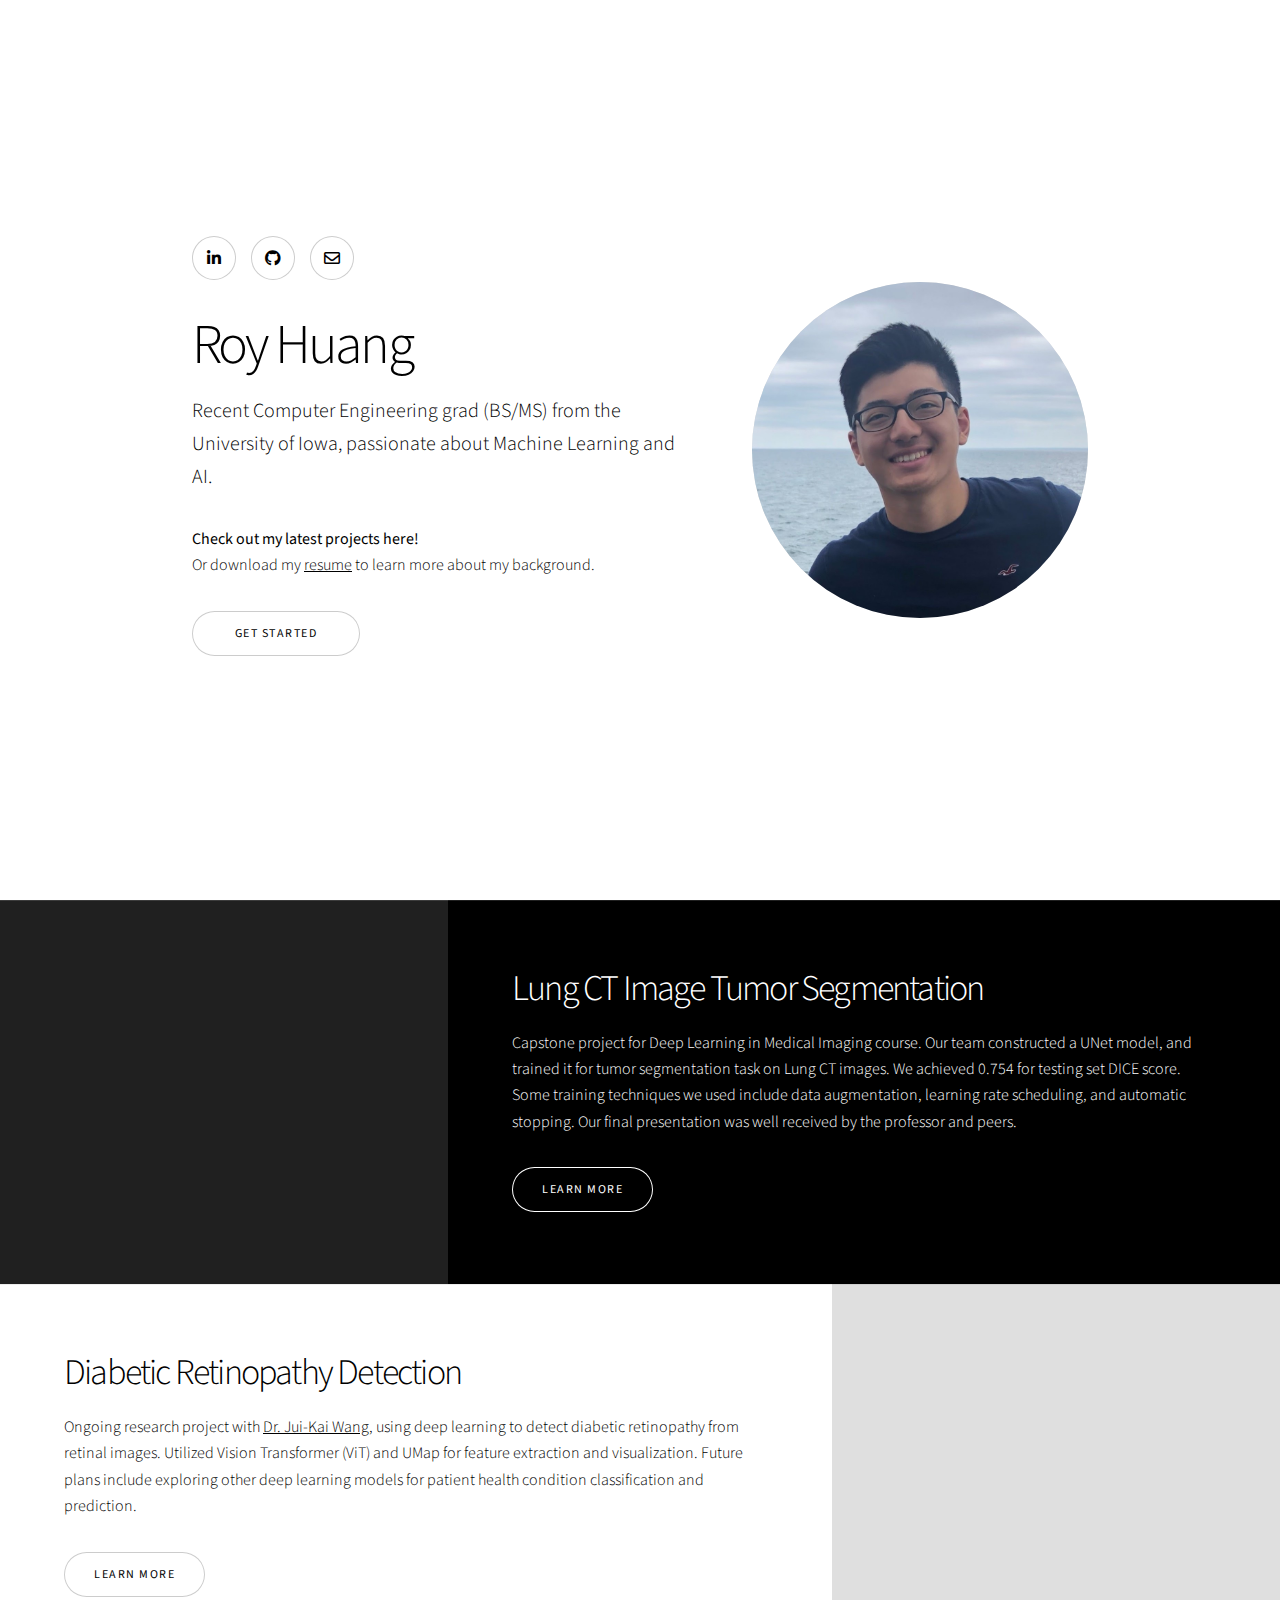
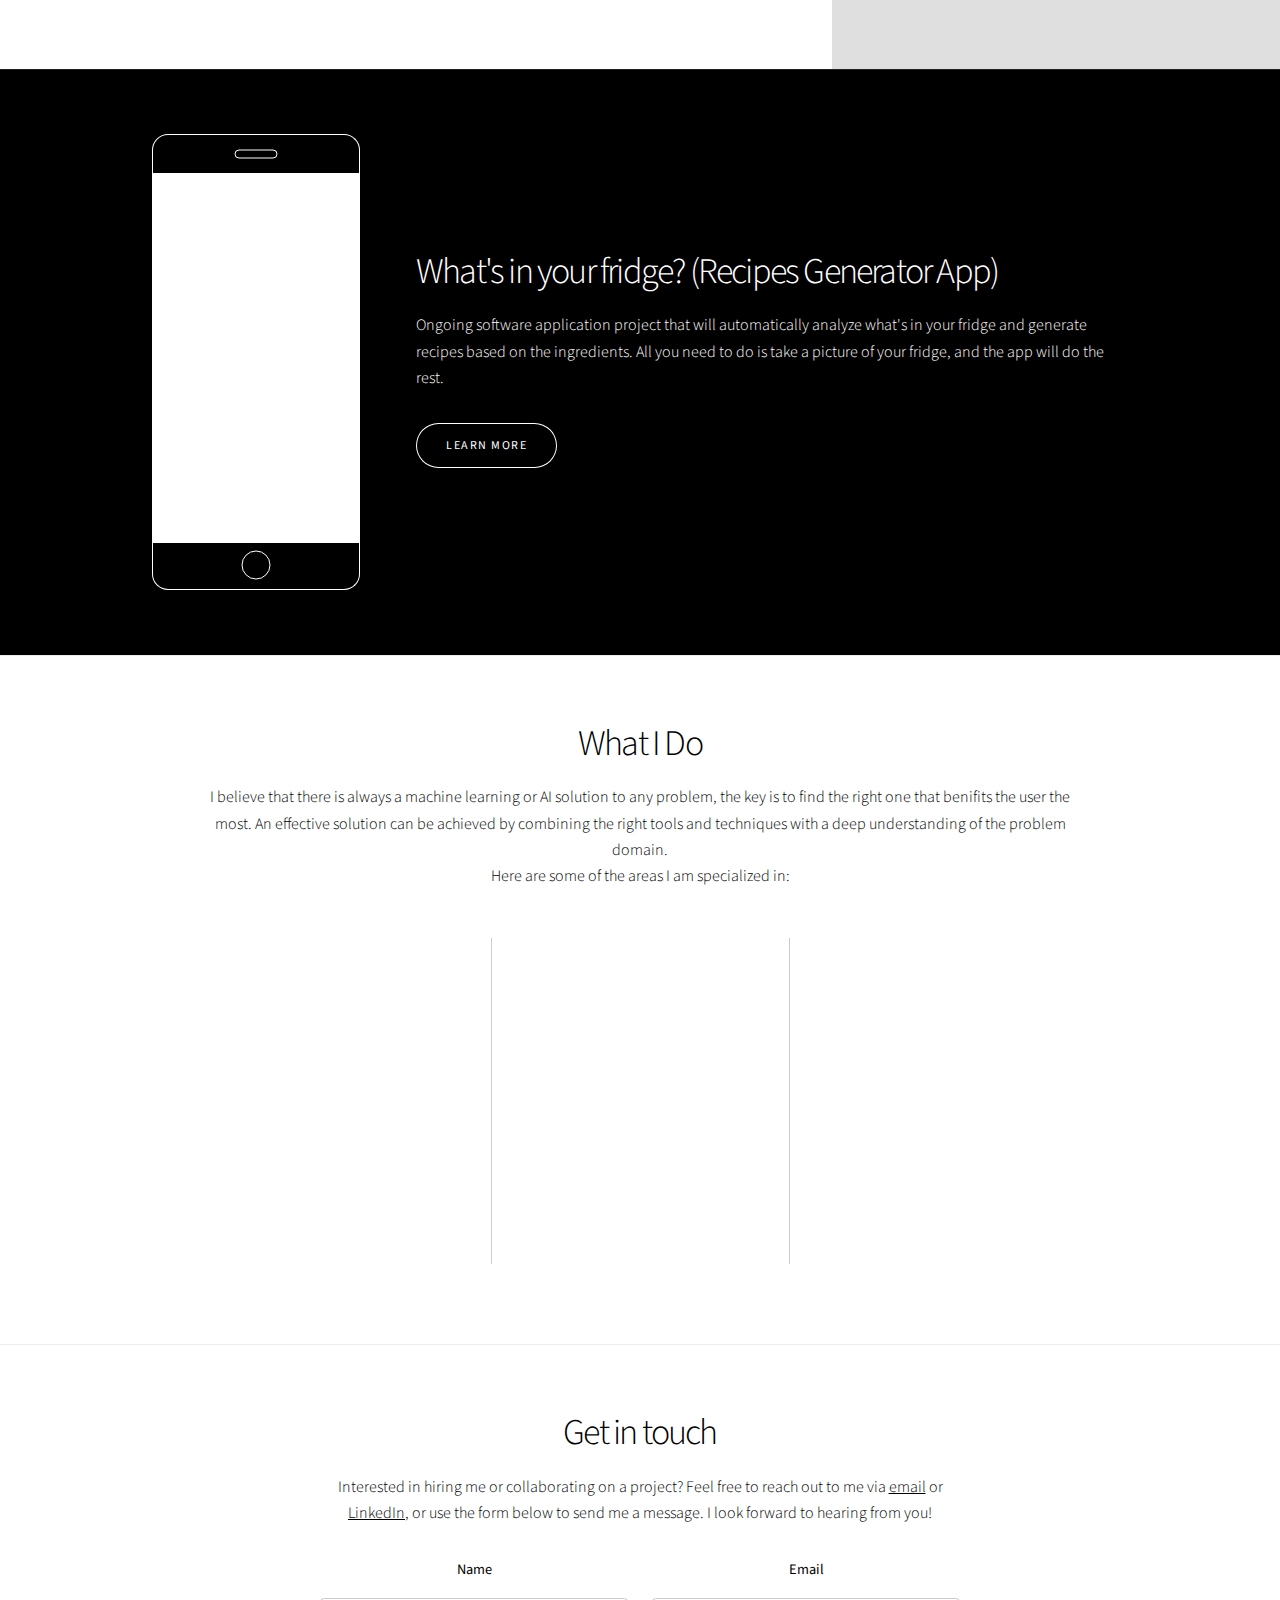
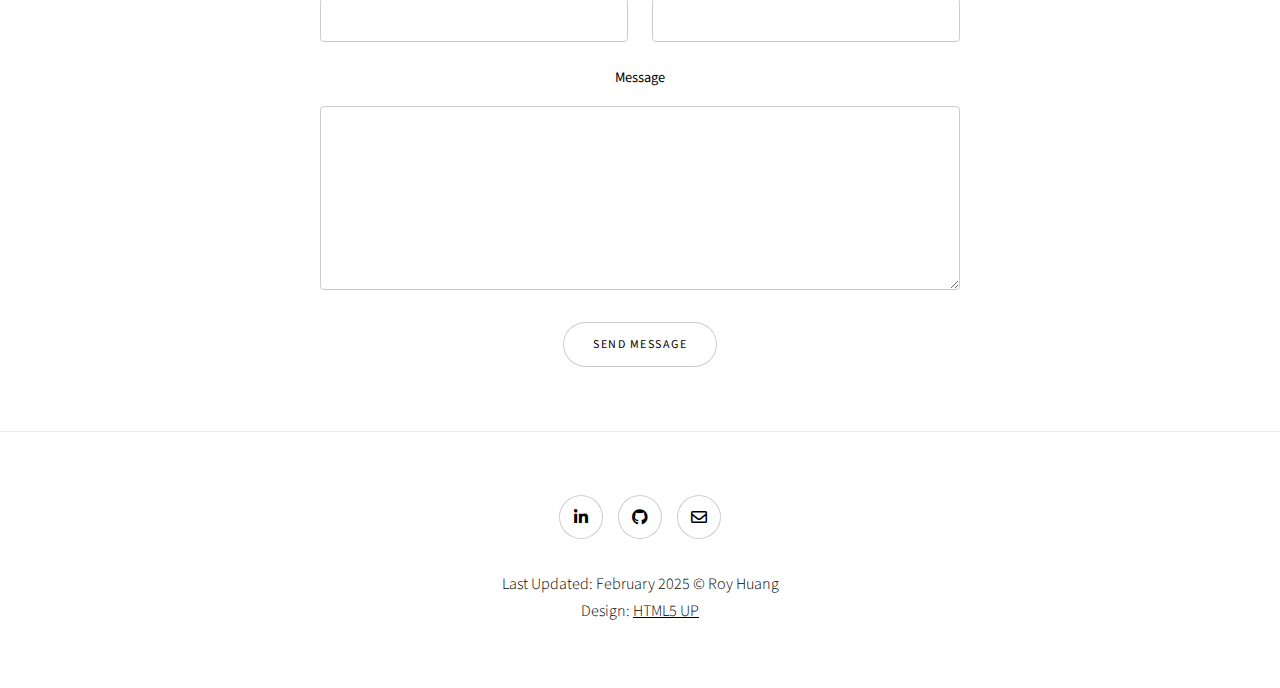
==== commit a512f555: "ready 1st version" ====
--- a/index.html
+++ b/index.html
@@ -23,8 +23,8 @@
 					onload-image-fade-in onload-content-fade-up">
 						<div class="content">
 							<ul class="icons">
-								<li><a href="https://www.linkedin.com/in/royhuang11/" class="icon brands style2 fa-linkedin-in"><span class="label">LinkedIn</span></a></li>
-								<li><a href="https://github.com/RoyH11" class="icon brands style2 fa-github"><span class="label">GitHub</span></a></li>
+								<li><a href="https://www.linkedin.com/in/royhuang11/" target="_blank" class="icon brands style2 fa-linkedin-in"><span class="label">LinkedIn</span></a></li>
+								<li><a href="https://github.com/RoyH11" target="_blank" class="icon brands style2 fa-github"><span class="label">GitHub</span></a></li>
 								<li><a href="mailto:ruoqiuhuang@gmail.com" class="icon style2 fa-envelope"><span class="label">Email</span></a></li>
 							</ul>
 							<h1>Roy Huang</h1>
@@ -98,24 +98,27 @@
 				<!-- Six -->
 					<section class="wrapper style1 align-center">
 						<div class="inner">
-							<h2>Ipsum sed consequat</h2>
-							<p>Lorem ipsum dolor sit amet, consectetur adipiscing elit. Morbi id ante sed ex pharetra lacinia sit amet vel massa. Donec facilisis laoreet nulla eu bibendum. Donec ut ex risus. Fusce lorem lectus, pharetra pretium massa et, hendrerit vestibulum odio lorem ipsum.</p>
+							<h2>What I Do</h2>
+							<p>I believe that there is always a machine learning or AI solution to any problem, the key is to find the right one that benifits the user the most.
+								An effective solution can be achieved by combining the right tools and techniques with a deep understanding of the problem domain.
+								<br>Here are some of the areas I am specialized in:								
+							</p>
 							<div class="items style1 medium onscroll-fade-in">
+								<section>
+									<span class="icon solid style1 major fa-bolt"></span>
+									<h3>ML/AI</h3>
+									<p>During my master's program, I have gained a foundational understanding of machine learning and AI, and I am eager to apply this knowledge to real-world problems. </p>
+								</section>					
+								<section>
+									<span class="icon solid style1 major fa-desktop"></span>
+									<h3>Software Development</h3>
+									<p>I have worked on various software development projects. I am proficient in multiple programming languages (Python, Java, C++, etc.) and frameworks (React, Node.js, etc.).</p>
+								</section>
 								<section>
 									<span class="icon solid style1 major fa-chart-bar"></span>
 									<h3>Data Analysis</h3>
-									<p>Lorem ipsum dolor sit amet, consectetur adipiscing elit. Morbi dui turpis, cursus eget orci amet aliquam congue semper. Etiam eget ultrices risus nec tempor elit.</p>
-								</section>							
-								<section>
-									<span class="icon solid style1 major fa-desktop"></span>
-									<h3>Software Development</h3>
-									<p>Lorem ipsum dolor sit amet, consectetur adipiscing elit. Morbi dui turpis, cursus eget orci amet aliquam congue semper. Etiam eget ultrices risus nec tempor elit.</p>
-								</section>
-								<section>
-									<span class="icon solid style1 major fa-bolt"></span>
-									<h3>ML/AI</h3>
-									<p>Lorem ipsum dolor sit amet, consectetur adipiscing elit. Morbi dui turpis, cursus eget orci amet aliquam congue semper. Etiam eget ultrices risus nec tempor elit.</p>
-								</section>
+									<p>My research experience has provided me with a strong foundation in data analysis, and I am skilled in using various tools and techniques to extract insights from data.</p>
+								</section>	
 								
 								
 							</div>
@@ -126,6 +129,12 @@
 					<section class="wrapper style1 align-center">
 						<div class="inner medium">
 							<h2>Get in touch</h2>
+							<p>Interested in hiring me or collaborating on a project? 
+								Feel free to reach out to me via 
+								<a href="mailto:your.email@example.com">email</a> or 
+								<a href="https://www.linkedin.com/in/your-profile" target="_blank">LinkedIn</a>,  
+								or use the form below to send me a message.
+								I look forward to hearing from you!</p>
 							<form method="post" action="https://formsubmit.co/ruoqiuhuang@gmail.com">
 								<div class="fields">
 									<div class="field half">
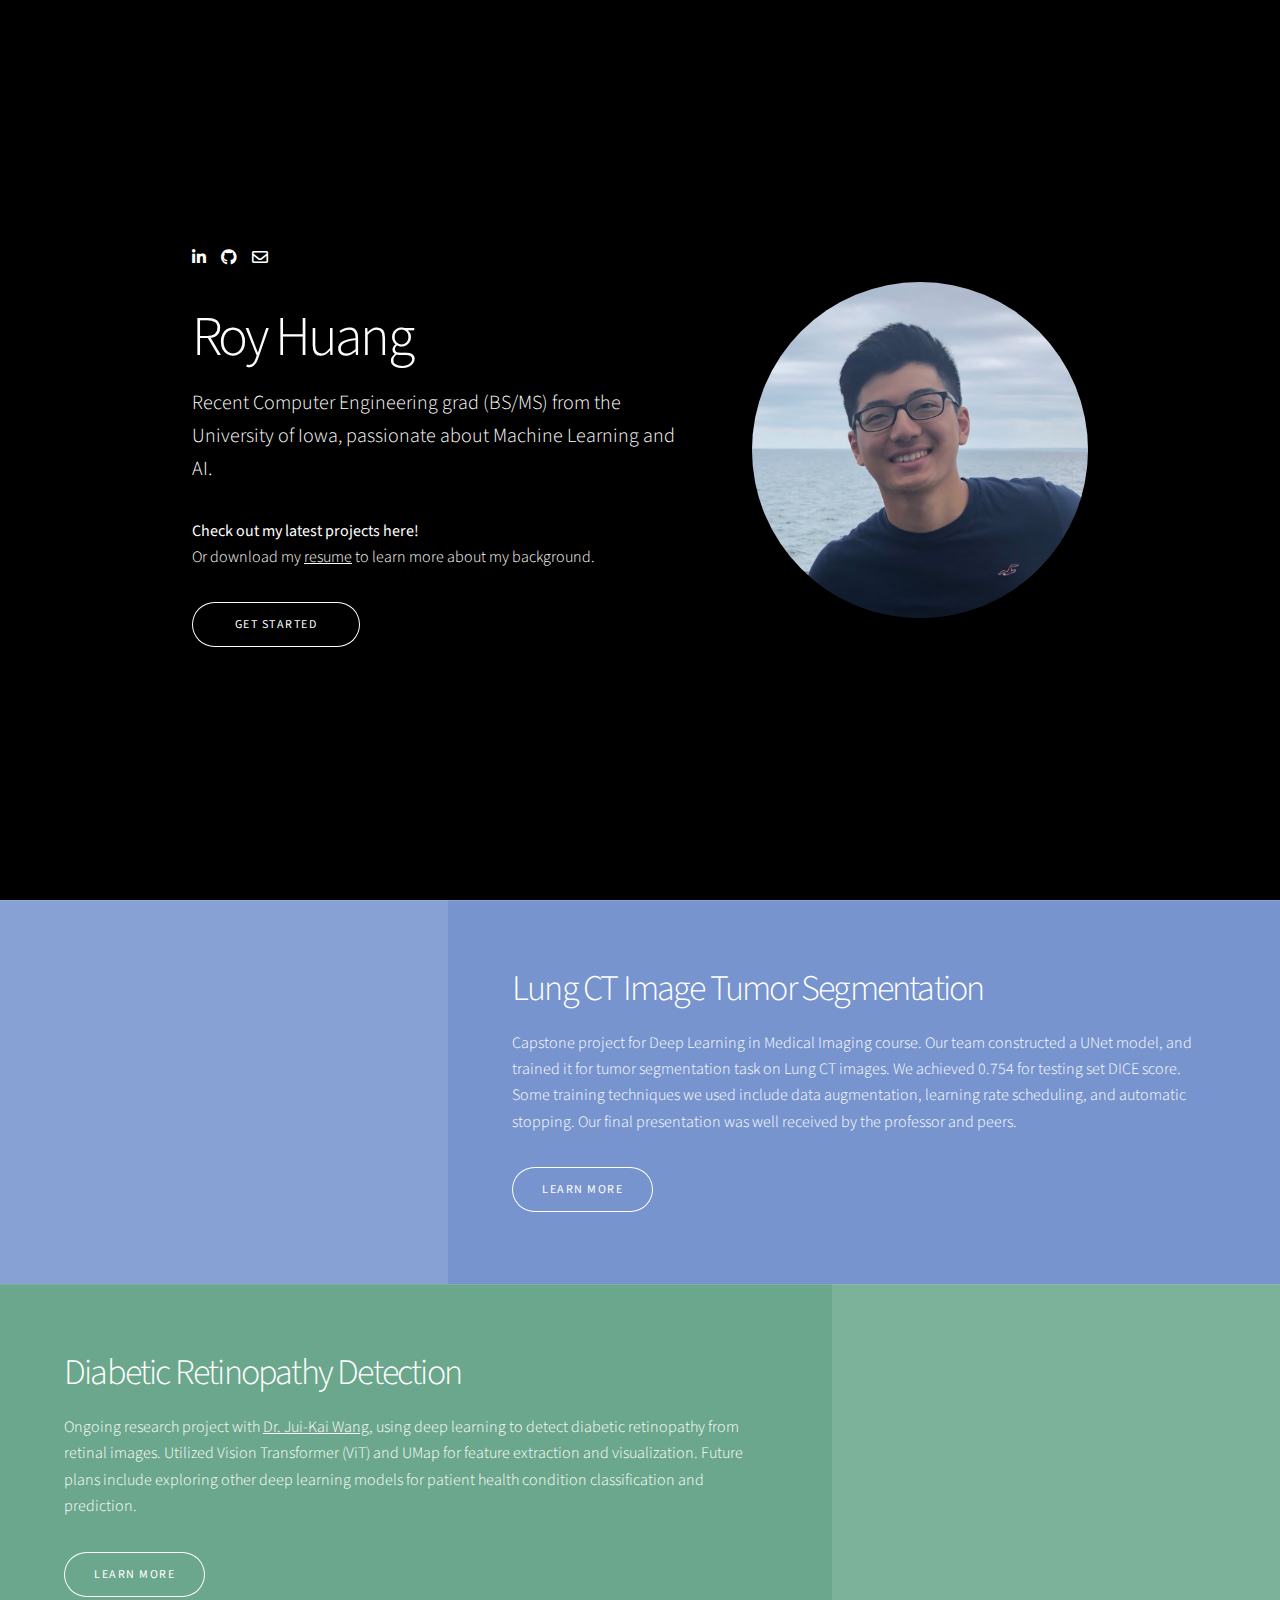
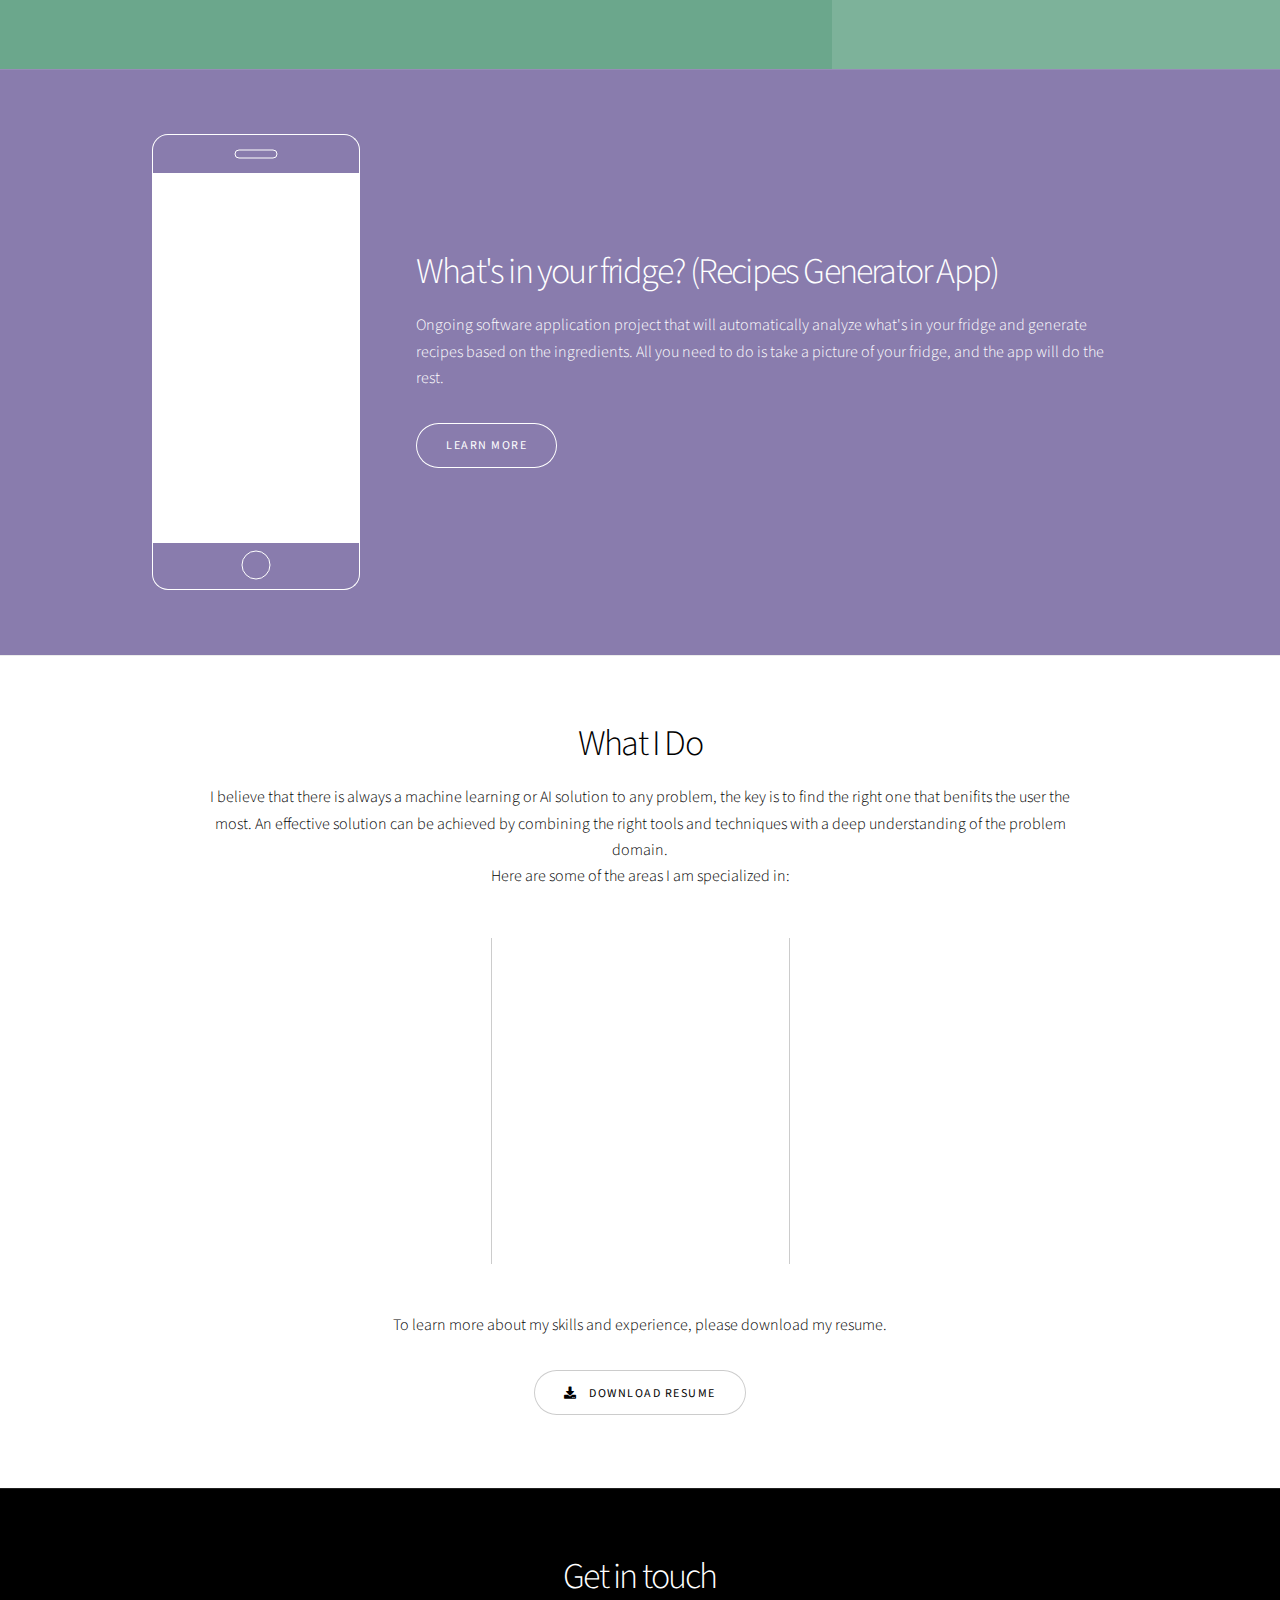
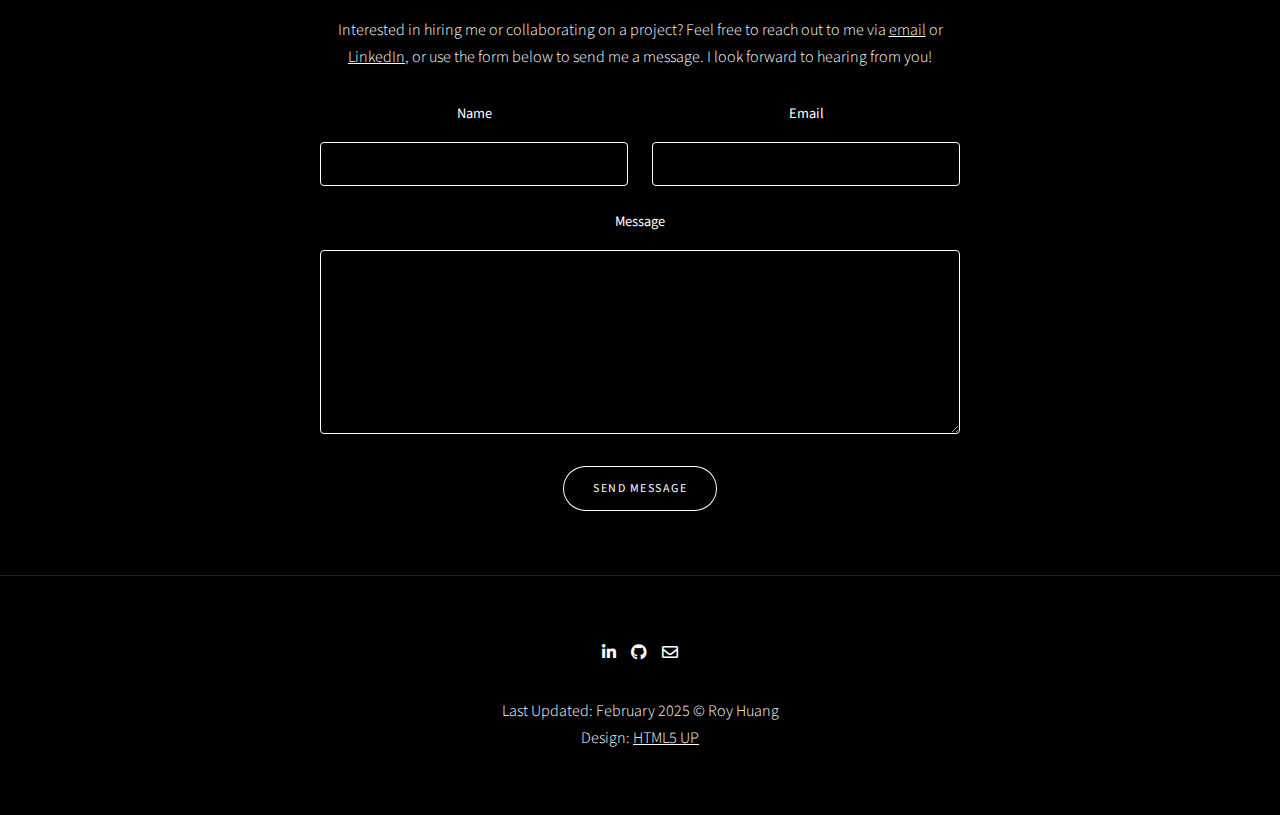
==== commit b78ee613: "Update index.html" ====
--- a/index.html
+++ b/index.html
@@ -20,17 +20,17 @@
 
 				<!-- One -->
 					<section class="banner style3 orient-left content-align-left image-position-left fullscreen 
-					onload-image-fade-in onload-content-fade-up">
+					onload-image-fade-in onload-content-fade-up invert" id="home">
 						<div class="content">
 							<ul class="icons">
-								<li><a href="https://www.linkedin.com/in/royhuang11/" target="_blank" class="icon brands style2 fa-linkedin-in"><span class="label">LinkedIn</span></a></li>
-								<li><a href="https://github.com/RoyH11" target="_blank" class="icon brands style2 fa-github"><span class="label">GitHub</span></a></li>
-								<li><a href="mailto:ruoqiuhuang@gmail.com" class="icon style2 fa-envelope"><span class="label">Email</span></a></li>
+								<li><a href="https://www.linkedin.com/in/royhuang11/" target="_blank" class="icon brands style1 fa-linkedin-in"><span class="label">LinkedIn</span></a></li>
+								<li><a href="https://github.com/RoyH11" target="_blank" class="icon brands style1 fa-github"><span class="label">GitHub</span></a></li>
+								<li><a href="mailto:ruoqiuhuang@gmail.com" class="icon style1 fa-envelope"><span class="label">Email</span></a></li>
 							</ul>
 							<h1>Roy Huang</h1>
 							<p class="major">Recent Computer Engineering grad (BS/MS) from the University of Iowa, passionate about Machine Learning and AI. </p>
 							<p><strong> Check out my latest projects here! </strong>
-								<br>Or download my <a href="assets\resume\Roy_Huang_Resume_2025.pdf">resume</a> to learn more about my background.</p>
+								<br>Or download my <a href="assets\resume\Roy_Huang_Resume_2025.pdf" target="_blank">resume</a> to learn more about my background.</p>
 							<ul class="actions stacked">
 								<li><a href="#first" class="button big wide smooth-scroll-middle">Get Started</a></li>
 							</ul>
@@ -44,6 +44,7 @@
 				<!-- Two -->
 					<section class="spotlight style1 orient-right content-align-left image-position-center 
 					onscroll-image-fade-in 
+					color5
 					invert" id="first">
 						<div class="content">
 							<h2>Lung CT Image Tumor Segmentation</h2>
@@ -63,7 +64,9 @@
 
 				<!-- Three -->
 					<section class="spotlight style1 orient-left content-align-left image-position-center 
-					onscroll-image-fade-in " 
+					onscroll-image-fade-in 
+					color7
+					invert" 
 					id="second">
 						<div class="content">
 							<h2>Diabetic Retinopathy Detection</h2>
@@ -79,7 +82,9 @@
 
 				<!-- Four -->
 					<section class="spotlight style3 orient-right content-align-left image-position-center 
-					onscroll-image-fade-in invert" 
+					onscroll-image-fade-in 
+					color4
+					invert" 
 					id="third">
 						<div class="content">
 							<h2>What's in your fridge? (Recipes Generator App)</h2>
@@ -120,13 +125,18 @@
 									<p>My research experience has provided me with a strong foundation in data analysis, and I am skilled in using various tools and techniques to extract insights from data.</p>
 								</section>	
 								
-								
 							</div>
+							<p>To learn more about my skills and experience, please download my resume.</p>
+							<ul class="actions stacked">
+								<li><a href="assets\resume\Roy_Huang_Resume_2025.pdf" target="_blank" class="button icon solid fa-download"> Download Resume</a></li>
+							</ul>
+							
 						</div>
+						
 					</section>
 
 				<!-- Seven -->
-					<section class="wrapper style1 align-center">
+					<section class="wrapper style1 align-center invert" id="contact">
 						<div class="inner medium">
 							<h2>Get in touch</h2>
 							<p>Interested in hiring me or collaborating on a project? 
@@ -159,15 +169,15 @@
 					</section>
 
 				<!-- Footer -->
-					<footer class="wrapper style1 align-center">
+					<footer class="wrapper style1 align-center invert">
 						<div class="inner">
 							<ul class="icons">
-								<li><a href="https://www.linkedin.com/in/royhuang11/" class="icon brands style2 fa-linkedin-in"><span class="label">LinkedIn</span></a></li>
-								<li><a href="https://github.com/RoyH11" class="icon brands style2 fa-github"><span class="label">GitHub</span></a></li>
-								<li><a href="mailto:ruoqiuhuang@gmail.com" class="icon style2 fa-envelope"><span class="label">Email</span></a></li>
+								<li><a href="https://www.linkedin.com/in/royhuang11/" target="_blank" class="icon brands style1 fa-linkedin-in"><span class="label">LinkedIn</span></a></li>
+								<li><a href="https://github.com/RoyH11" target="_blank" class="icon brands style1 fa-github"><span class="label">GitHub</span></a></li>
+								<li><a href="mailto:ruoqiuhuang@gmail.com" class="icon style1 fa-envelope"><span class="label">Email</span></a></li>
 							</ul>
 							<p>Last Updated: February 2025 &copy; Roy Huang
-								<br>Design: <a href="https://html5up.net">HTML5 UP</a></p>
+								<br>Design: <a href="https://html5up.net" target="_blank">HTML5 UP</a></p>
 						</div>
 					</footer>
 
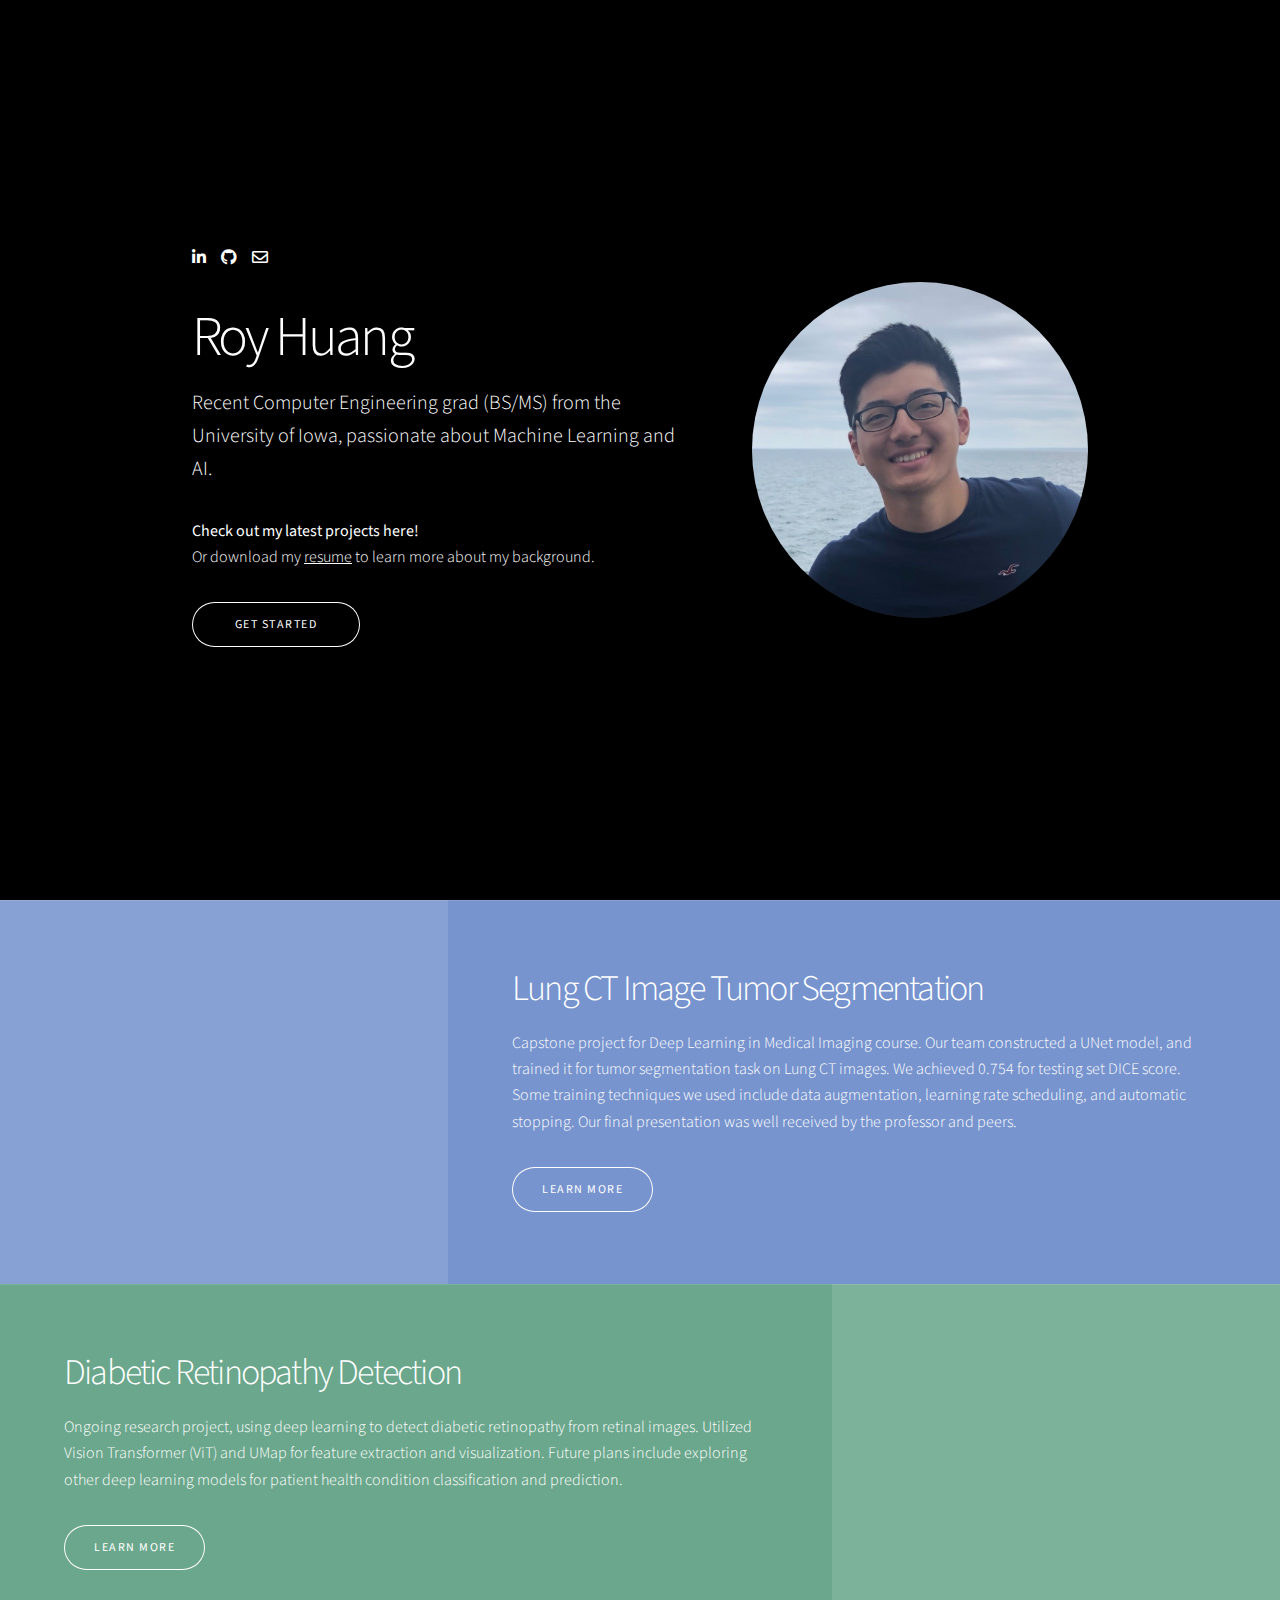
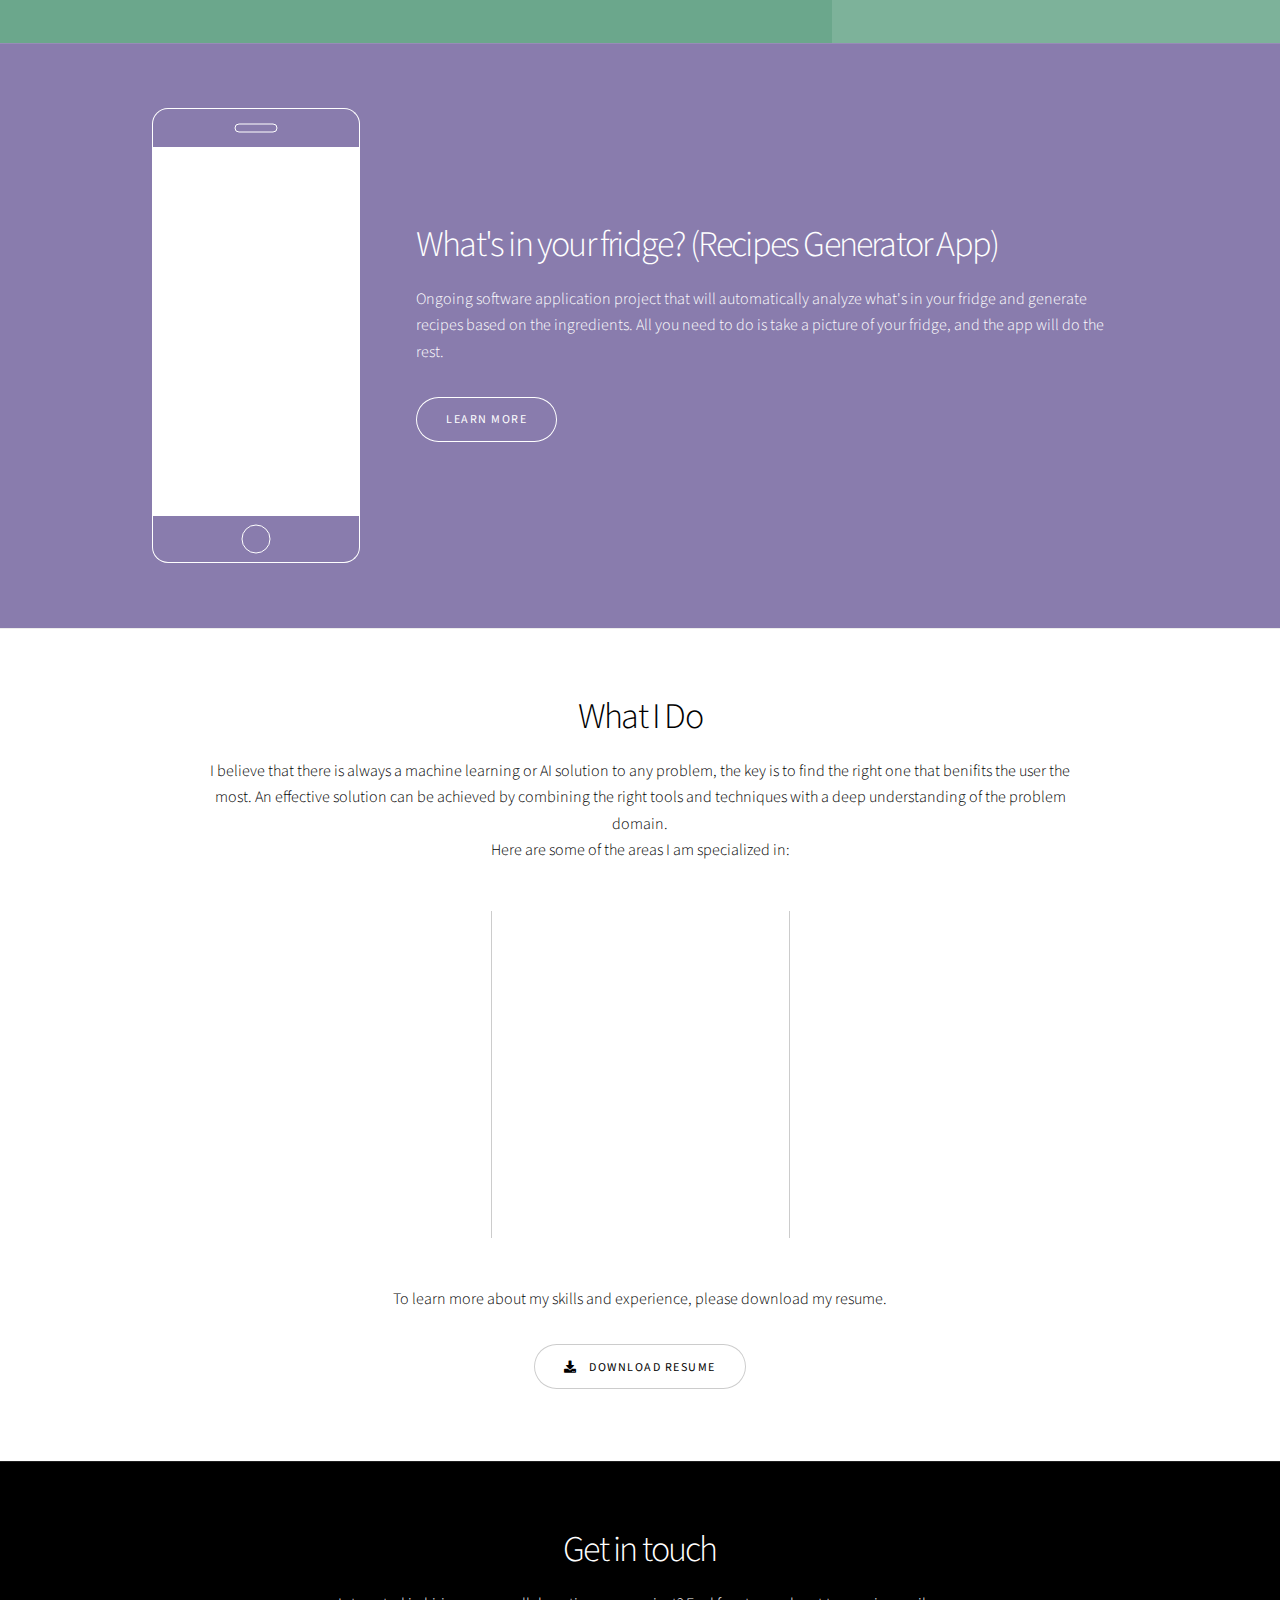
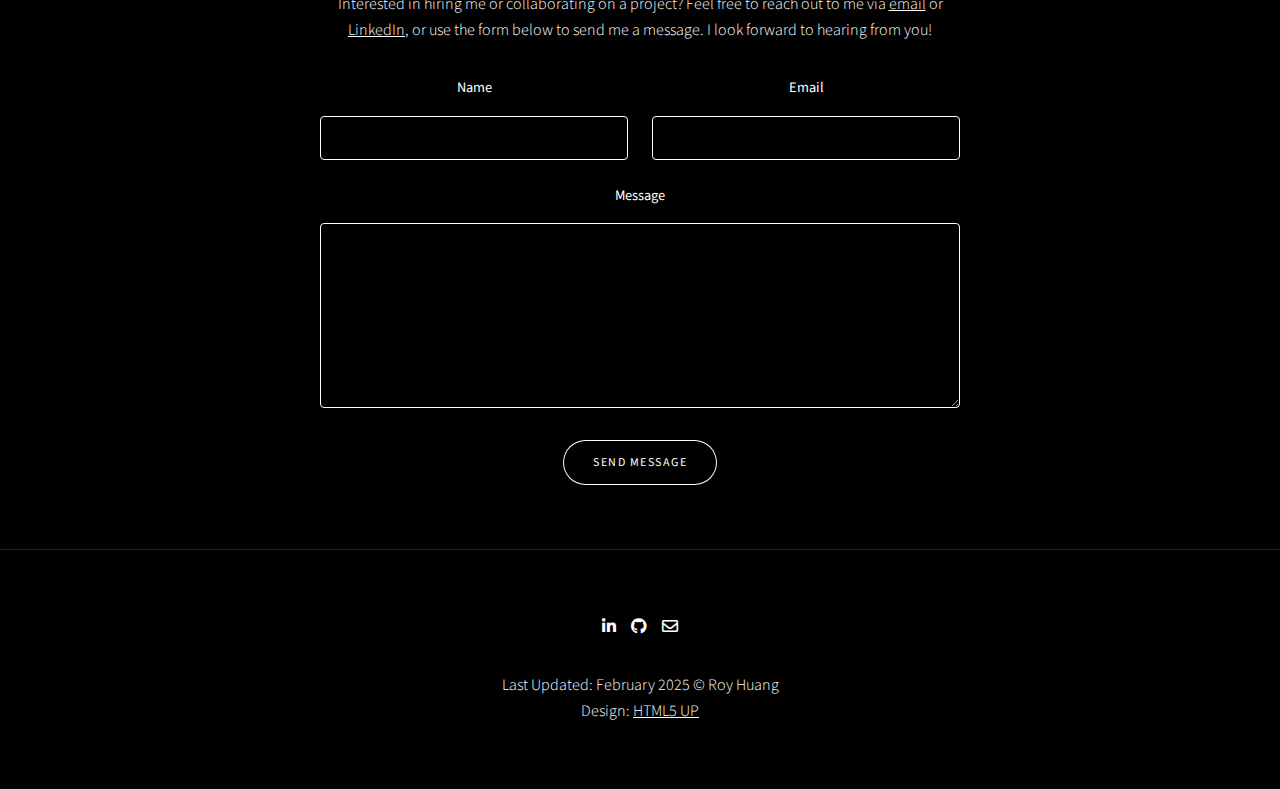
==== commit 264a8979: "Update index.html" ====
--- a/index.html
+++ b/index.html
@@ -70,9 +70,9 @@
 					id="second">
 						<div class="content">
 							<h2>Diabetic Retinopathy Detection</h2>
-							<p>Ongoing research project with <a href="https://scholar.google.com/citations?user=JONF6z0AAAAJ&hl=en" target="_blank">Dr. Jui-Kai Wang</a>, using deep learning to detect diabetic retinopathy from retinal images. Utilized Vision Transformer (ViT) and UMap for feature extraction and visualization. Future plans include exploring other deep learning models for patient health condition classification and prediction.</p>
+							<p>Ongoing research project, using deep learning to detect diabetic retinopathy from retinal images. Utilized Vision Transformer (ViT) and UMap for feature extraction and visualization. Future plans include exploring other deep learning models for patient health condition classification and prediction.</p>
 							<ul class="actions stacked">
-								<li><a href="https://profiles.utsouthwestern.edu/profile/233969/jui-kai-wang.html" class="button">Learn More</a></li>
+								<li><a href="https://github.com/RoyH11/xgboost_project" class="button">Learn More</a></li>
 							</ul>
 						</div>
 						<div class="image">
